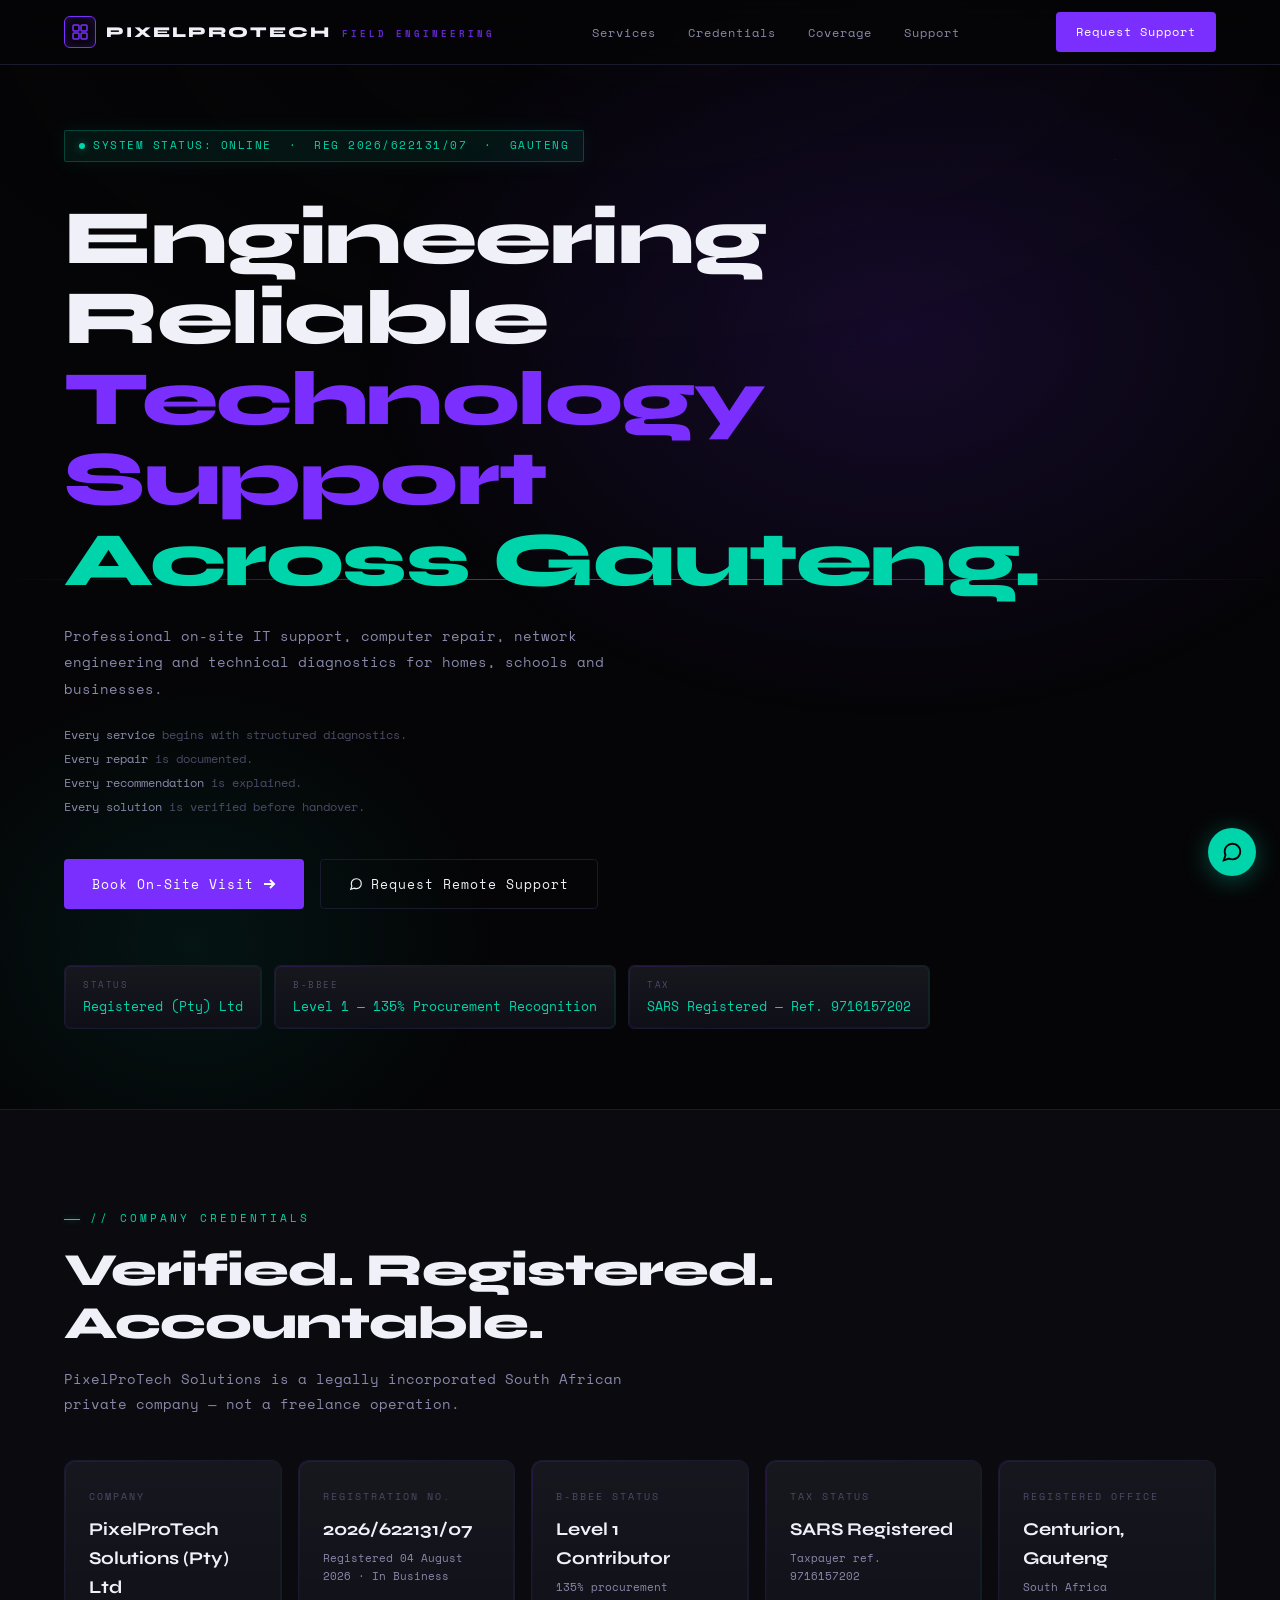
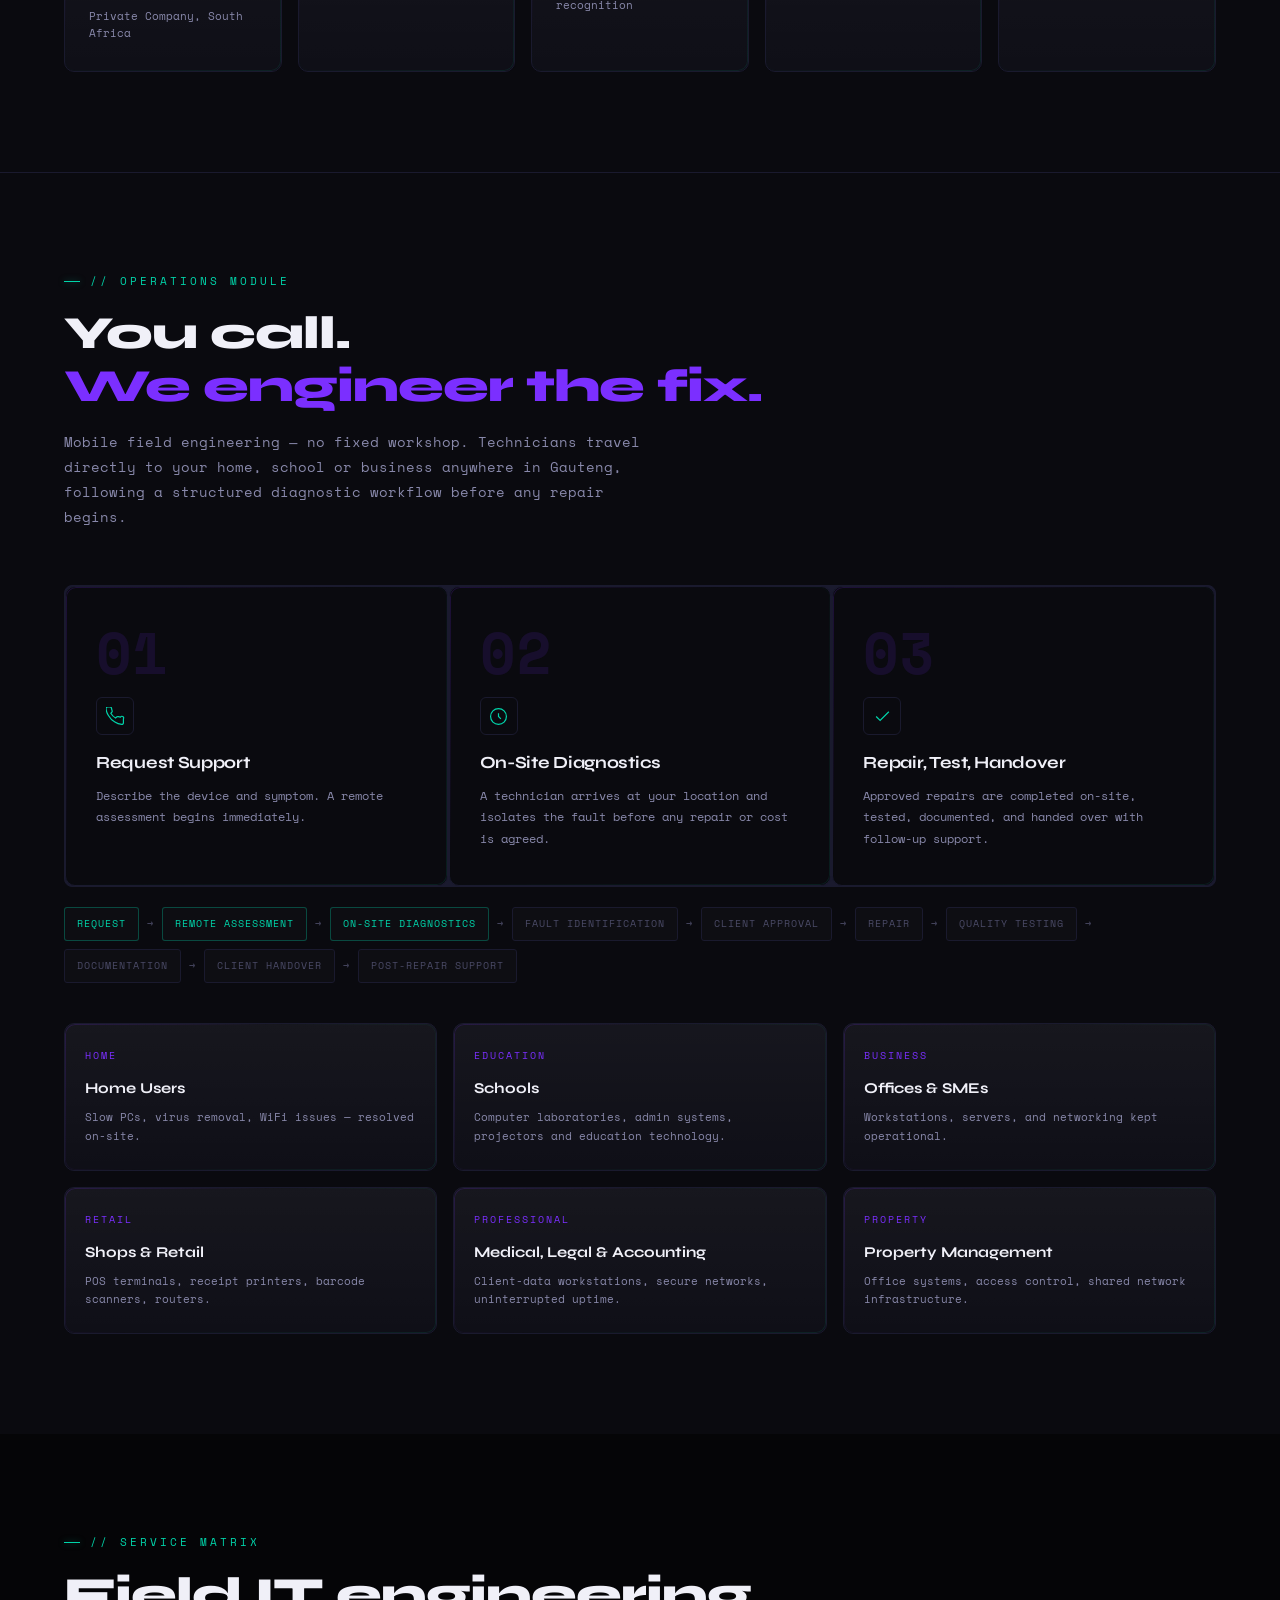
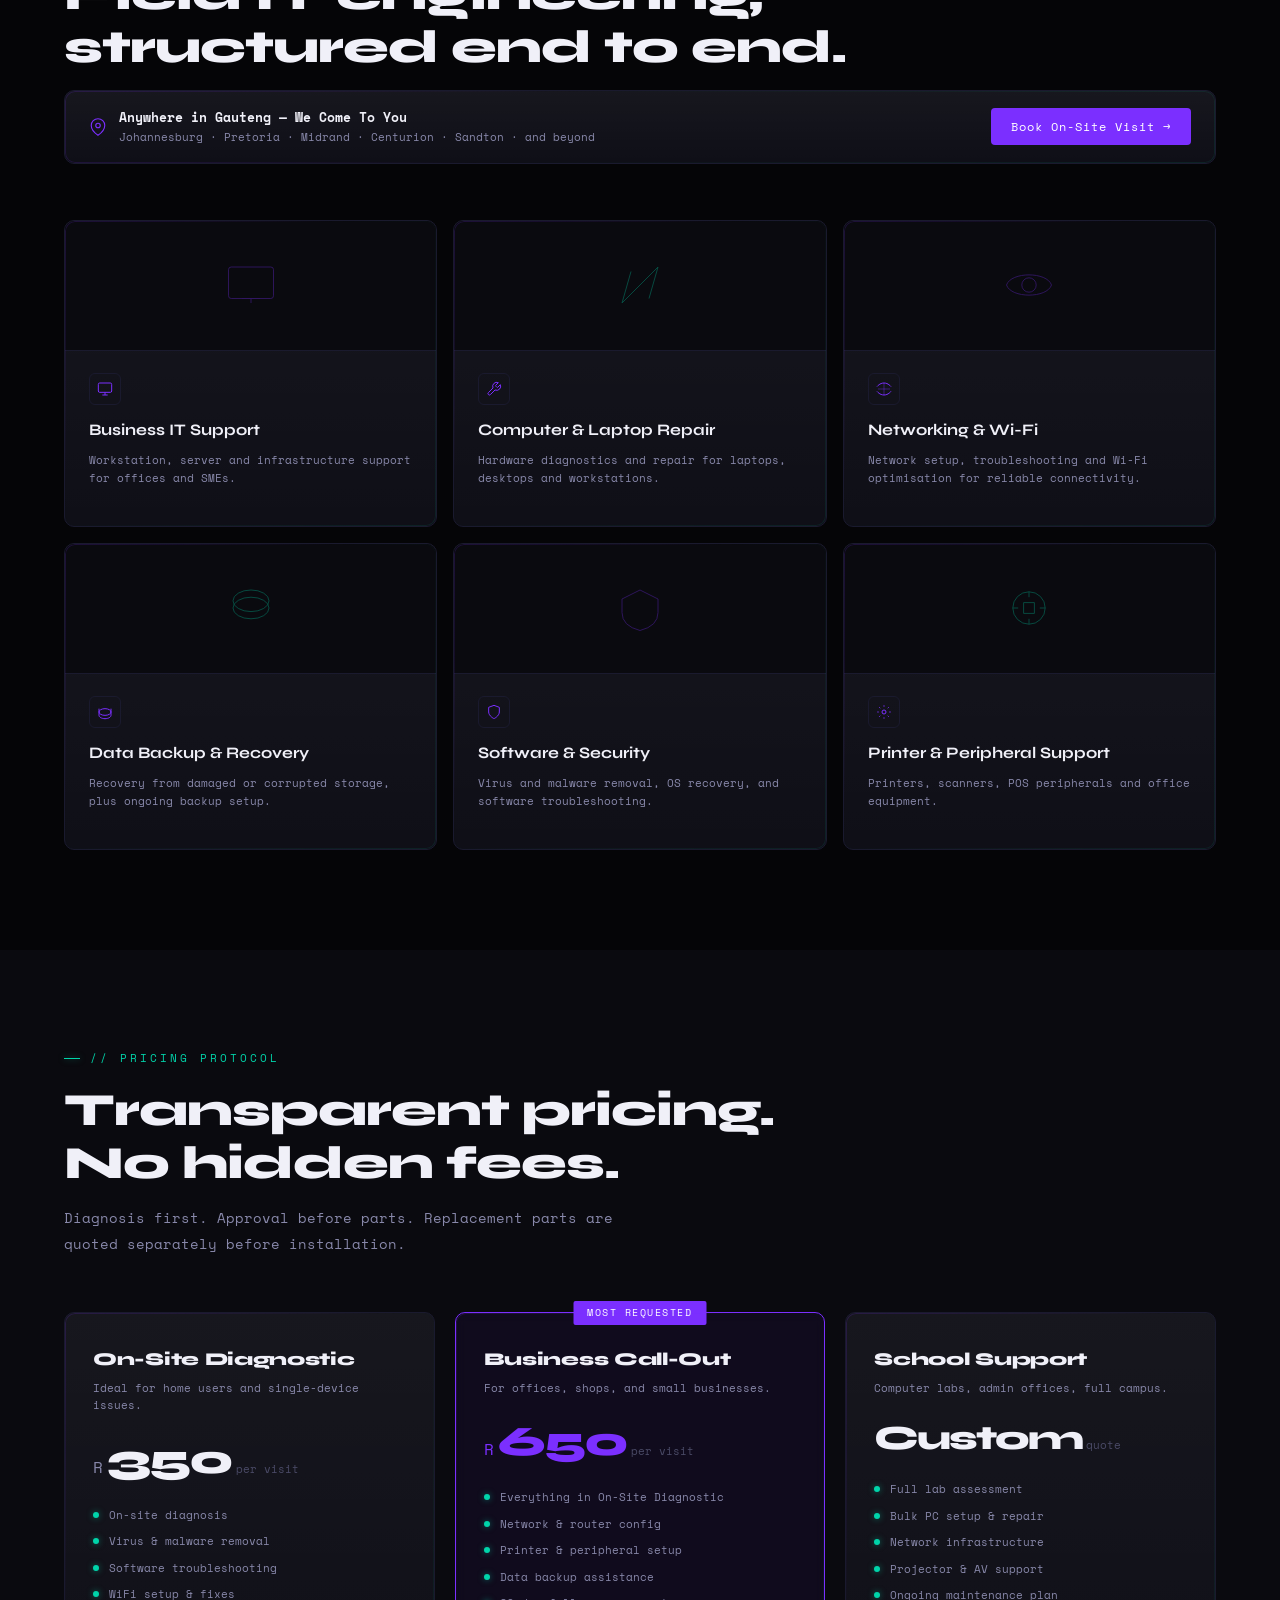
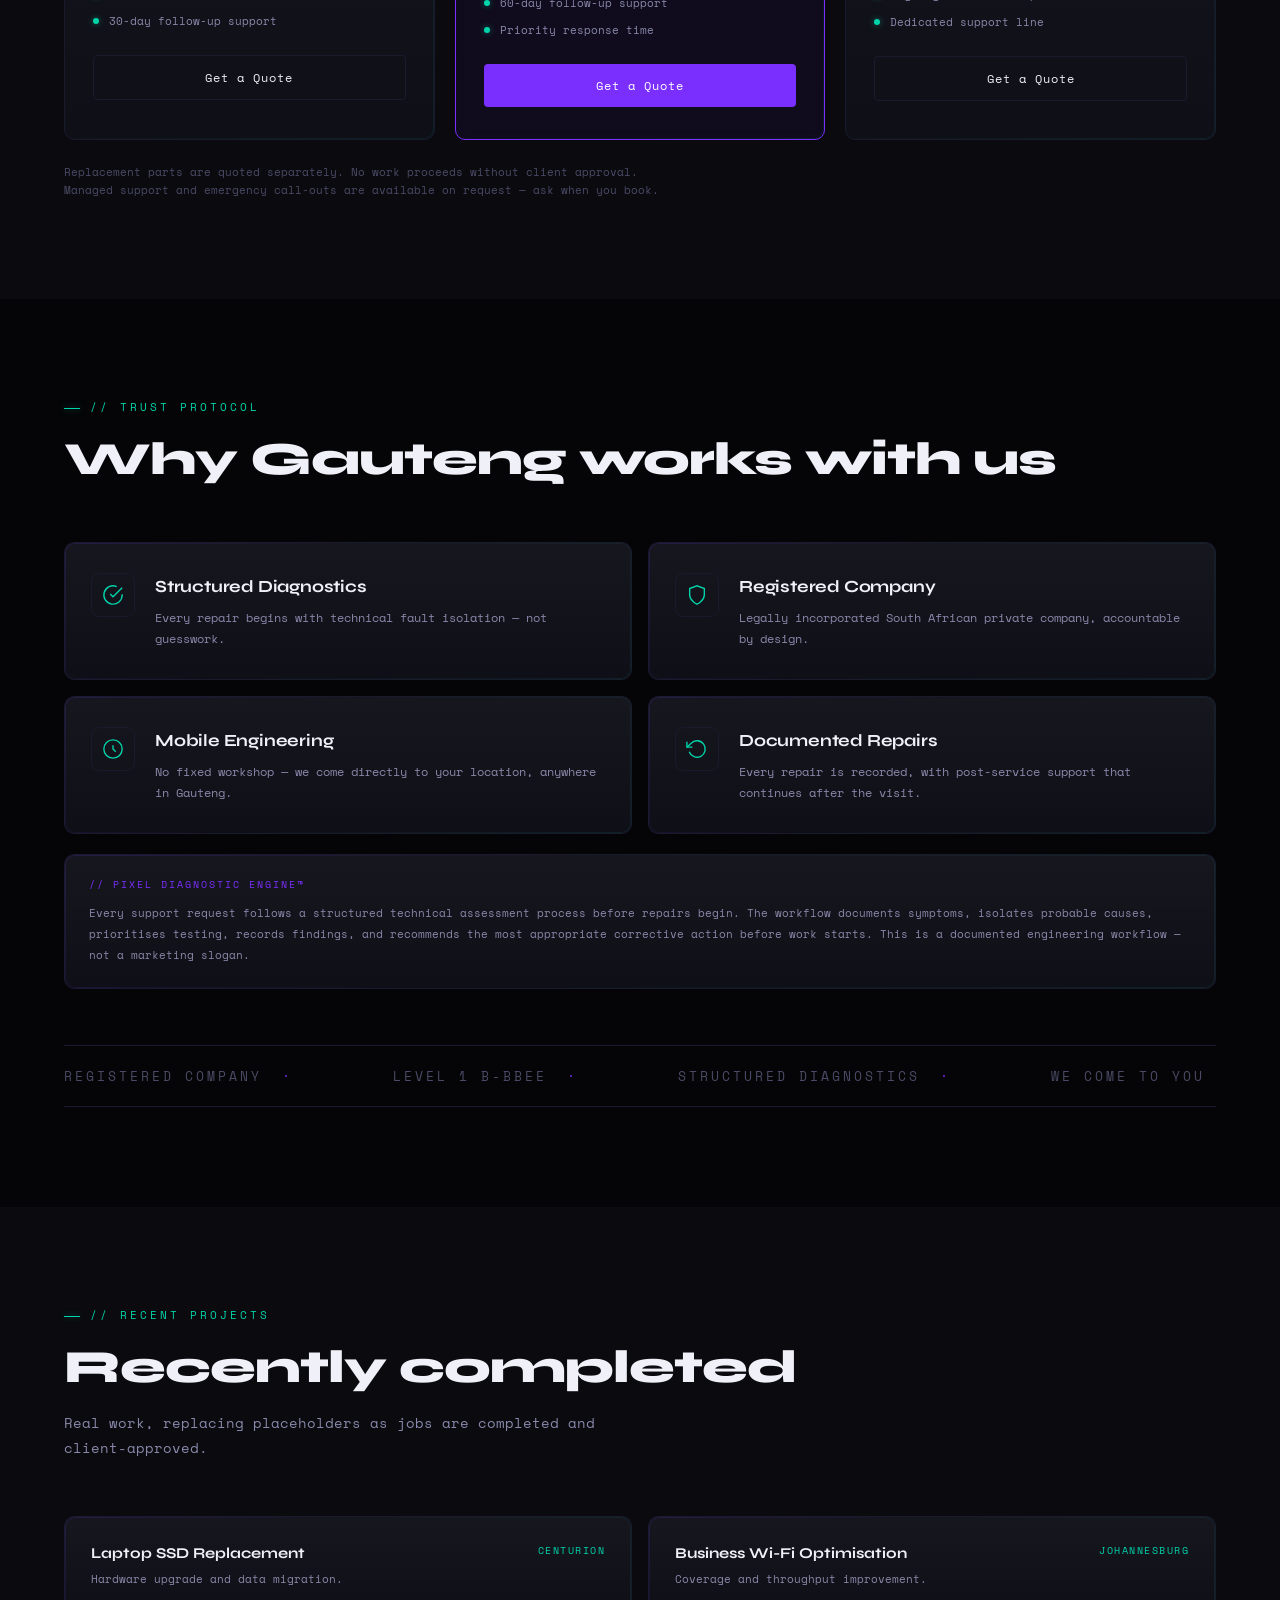
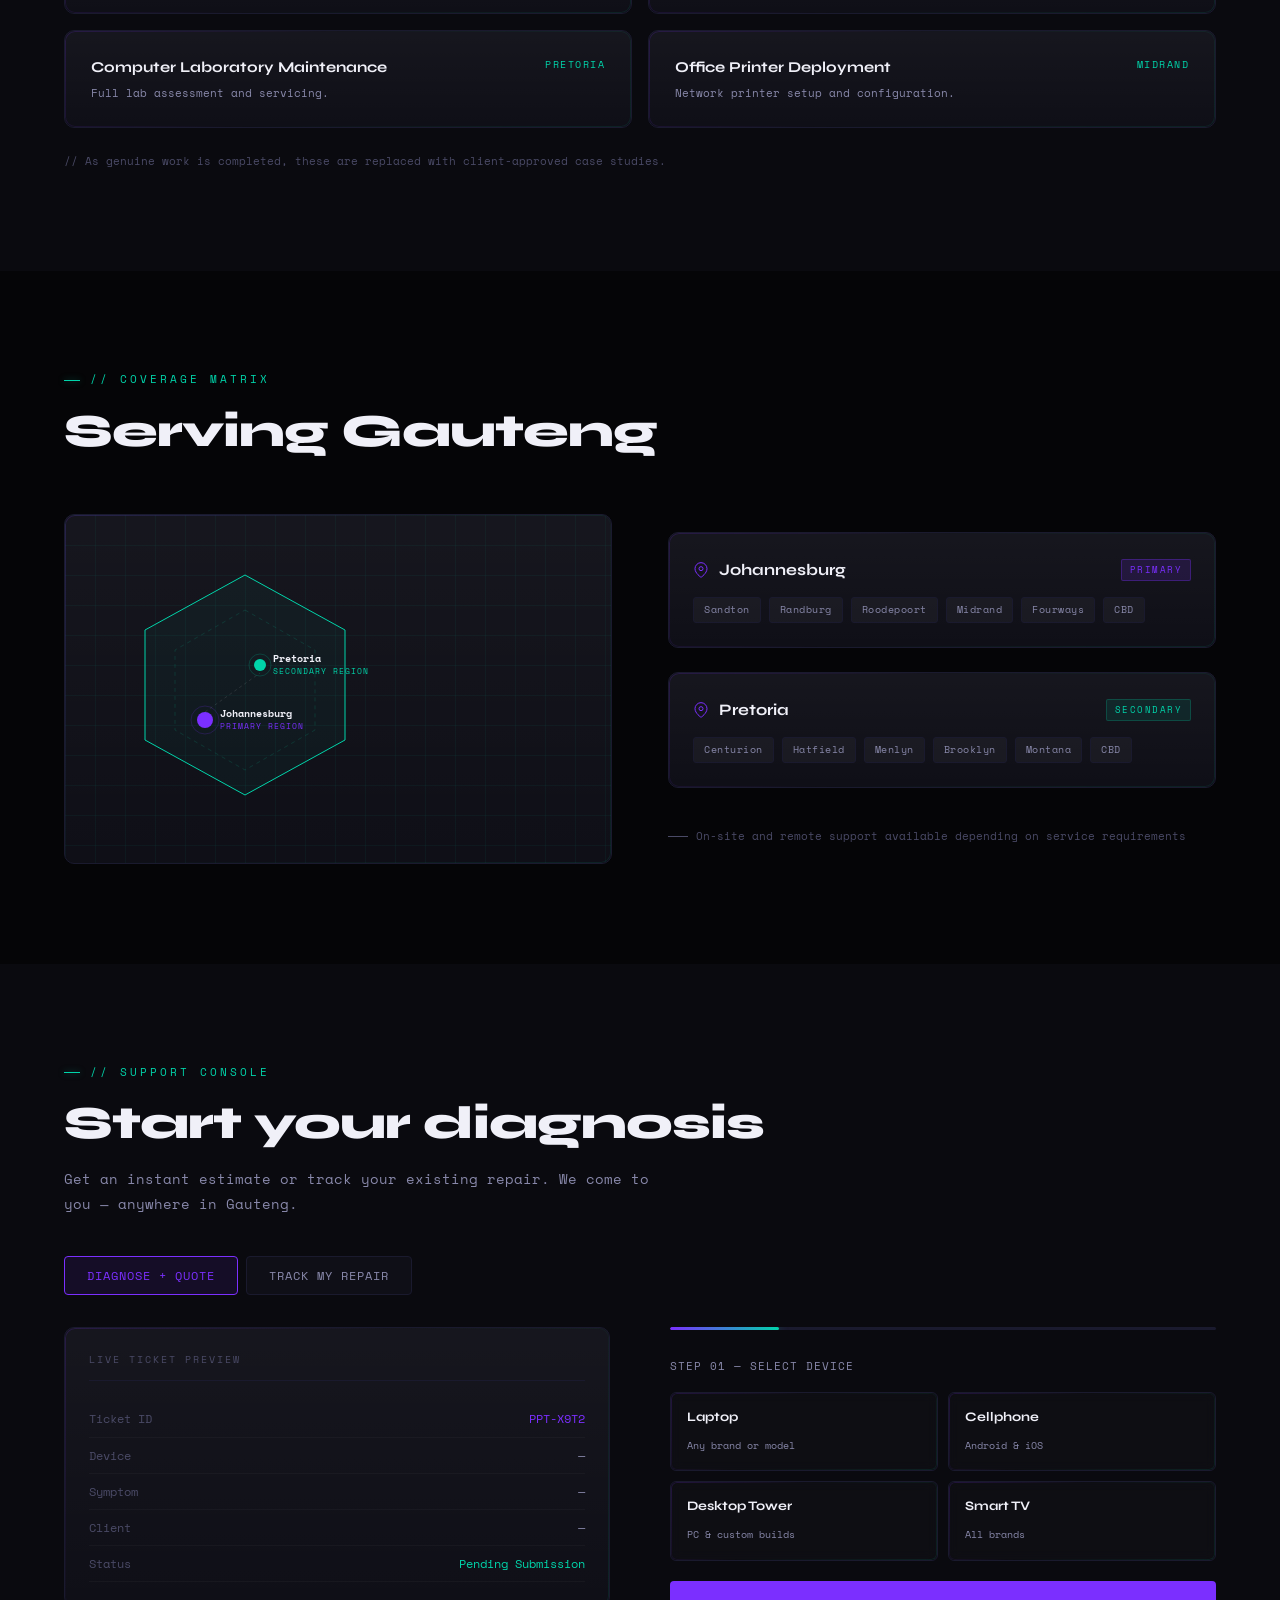
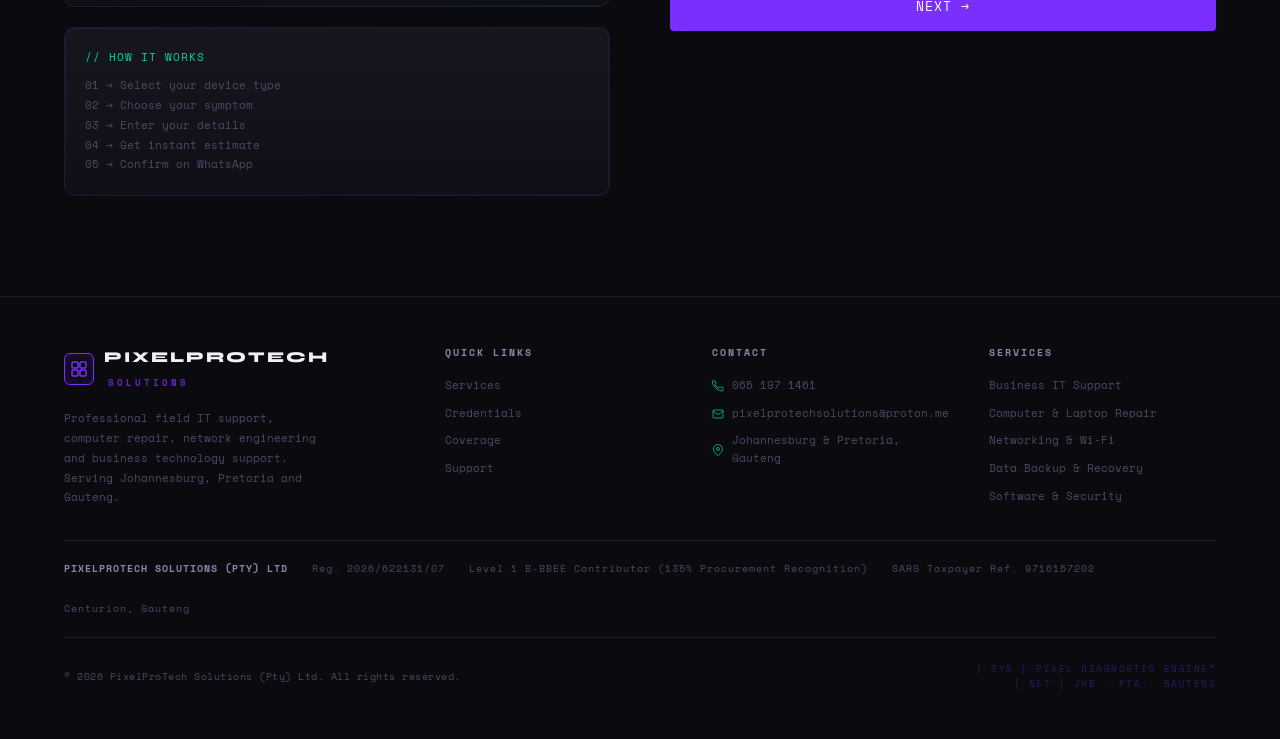
==== index.html @ 0b7e2838 "Update index.html" ====
<!DOCTYPE html>
<html lang="en">
<head>
<meta charset="UTF-8">
<meta name="viewport" content="width=device-width, initial-scale=1.0">
<meta name="google-site-verification" content="_QPgFU8Vg9y-4ZAhoCD7ZFY0DN1yyWxorY1IGg3oNzE" />
<meta name="description" content="PixelProTech Solutions (Pty) Ltd — registered field IT engineering company serving Johannesburg, Pretoria and Gauteng. Structured diagnostics, on-site computer repair, networking and business technology support.">
<meta name="keywords" content="field IT engineering Gauteng, computer repair Johannesburg, IT support Pretoria, laptop repair Centurion, network engineering Gauteng, business IT support Sandton, school IT support Pretoria, on-site diagnostics, registered IT company South Africa, PixelProTech Solutions">
<meta name="author" content="PixelProTech Solutions (Pty) Ltd">
<meta name="robots" content="index, follow">
<meta property="og:title" content="PixelProTech Solutions (Pty) Ltd — Field IT Engineering, Gauteng">
<meta property="og:description" content="Engineering reliable technology support across Gauteng. Registered private company. Structured diagnostics. Documented repairs.">
<meta property="og:url" content="https://pixelprotech-za.github.io/pixel-fix-proZA/">
<meta property="og:type" content="website">
<title>PixelProTech Solutions (Pty) Ltd | Field IT Engineering — Gauteng</title>
<link rel="manifest" href="manifest.json">
<meta name="theme-color" content="#050507">
<link rel="apple-touch-icon" href="apple-touch-icon.png">
<link rel="icon" type="image/png" sizes="192x192" href="icon-192.png">
<meta name="mobile-web-app-capable" content="yes">
<meta name="apple-mobile-web-app-capable" content="yes">
<meta name="apple-mobile-web-app-status-bar-style" content="black-translucent">
<meta name="apple-mobile-web-app-title" content="PixelProTech">
<link rel="preconnect" href="https://fonts.googleapis.com">
<link rel="preconnect" href="https://fonts.gstatic.com" crossorigin>
<link href="https://fonts.googleapis.com/css2?family=Space+Mono:ital,wght@0,400;0,700;1,400&family=Syne:wght@400;600;700;800&display=swap" rel="stylesheet">
<style>
*,*::before,*::after{box-sizing:border-box;margin:0;padding:0}
:root{
--black:#050507;
--dark:#0a0a0f;
--card:#0f0f17;
--card2:#12121c;
--border:#1a1a2e;
--border-lit:#2a2a44;
--purple:#7b2fff;
--purple-dim:#5a1fd4;
--purple-glow:rgba(123,47,255,.5);
--teal:#00d4aa;
--teal-dim:#00a88a;
--teal-glow:rgba(0,212,170,.5);
--white:#f0f0f8;
--muted:#8888aa;
--dimmer:#4a4a66;
--mono:'Space Mono',monospace;
--sans:'Syne',sans-serif;
}
html{scroll-behavior:smooth}
body{background:var(--black);color:var(--white);font-family:var(--sans);line-height:1.6;overflow-x:hidden;position:relative}
@media (prefers-reduced-motion: reduce){*{animation-duration:.001ms!important;animation-iteration-count:1!important;transition-duration:.001ms!important}}
:focus-visible{outline:2px solid var(--teal);outline-offset:2px}

/* NETWORK BACKGROUND CANVAS — signature element */
#network-canvas{position:fixed;inset:0;width:100%;height:100%;z-index:0;pointer-events:none;opacity:.55}
.bg-veil{position:fixed;inset:0;z-index:0;pointer-events:none;background:radial-gradient(ellipse 80% 60% at 50% 0%,rgba(5,5,7,0) 0%,var(--black) 78%)}

/* NAV */
nav{position:fixed;top:0;left:0;right:0;z-index:100;background:rgba(5,5,7,0.82);backdrop-filter:blur(16px);-webkit-backdrop-filter:blur(16px);border-bottom:1px solid var(--border);padding:0 5%}
.nav-inner{display:flex;align-items:center;justify-content:space-between;height:64px;max-width:1240px;margin:0 auto}
.logo{display:flex;align-items:center;gap:10px;text-decoration:none}
.logo-icon{width:32px;height:32px;border:1.5px solid var(--purple);border-radius:6px;display:grid;place-items:center;box-shadow:0 0 12px rgba(123,47,255,.25) inset}
.logo-icon svg{width:18px;height:18px}
.logo-text{font-family:var(--sans);font-weight:800;font-size:15px;letter-spacing:2px;color:var(--white);text-transform:uppercase}
.logo-sub{font-family:var(--mono);font-size:9px;color:var(--purple);letter-spacing:3px;text-transform:uppercase;margin-left:4px;opacity:.8}
.nav-links{display:flex;align-items:center;gap:32px;list-style:none}
.nav-links a{font-family:var(--mono);font-size:12px;color:var(--muted);text-decoration:none;letter-spacing:1px;transition:color .2s}
.nav-links a:hover{color:var(--white)}
.nav-cta{background:var(--purple);color:#fff;font-family:var(--mono);font-size:12px;letter-spacing:1px;padding:10px 20px;border-radius:4px;text-decoration:none;transition:background .2s,box-shadow .2s}
.nav-cta:hover{background:var(--purple-dim);box-shadow:0 0 20px rgba(123,47,255,.35)}

/* HUD LABEL */
.hud-tag{font-family:var(--mono);font-size:11px;color:var(--teal);letter-spacing:3px;text-transform:uppercase;margin-bottom:16px;display:flex;align-items:center;gap:10px}
.hud-tag::before{content:'';width:16px;height:1px;background:var(--teal);box-shadow:0 0 6px var(--teal-glow)}

/* GLASS PANEL */
.glass{background:linear-gradient(180deg,rgba(255,255,255,.03),rgba(255,255,255,0)),var(--card);border:1px solid var(--border);border-radius:10px;backdrop-filter:blur(6px);position:relative}
.glass::after{content:'';position:absolute;inset:0;border-radius:inherit;padding:1px;background:linear-gradient(135deg,rgba(123,47,255,.18),transparent 40%,rgba(0,212,170,.1));-webkit-mask:linear-gradient(#000 0 0) content-box,linear-gradient(#000 0 0);-webkit-mask-composite:xor;mask-composite:exclude;pointer-events:none}

/* HERO */
.hero{min-height:100vh;display:flex;flex-direction:column;justify-content:center;padding:130px 5% 80px;position:relative;overflow:hidden;z-index:1}
.hero::before{content:'';position:absolute;inset:0;background:radial-gradient(ellipse 60% 50% at 70% 30%,rgba(123,47,255,.14) 0%,transparent 70%),radial-gradient(ellipse 40% 40% at 15% 85%,rgba(0,212,170,.08) 0%,transparent 60%);z-index:0}
.scanline{position:absolute;left:0;right:0;height:1px;background:linear-gradient(90deg,transparent,rgba(0,212,170,.6),transparent);z-index:1;animation:scan 6s linear infinite}
@keyframes scan{0%{top:0%;opacity:0}5%{opacity:1}95%{opacity:1}100%{top:100%;opacity:0}}
.hero-content{position:relative;z-index:2;max-width:1240px;margin:0 auto;width:100%}
.status-bar{display:inline-flex;align-items:center;gap:8px;background:rgba(0,212,170,.08);border:1px solid rgba(0,212,170,.25);border-radius:2px;padding:6px 14px;margin-bottom:36px;font-family:var(--mono);font-size:11px;color:var(--teal);letter-spacing:1.5px;box-shadow:0 0 20px rgba(0,212,170,.08)}
.status-dot{width:6px;height:6px;border-radius:50%;background:var(--teal);animation:pulse 2s infinite;box-shadow:0 0 8px var(--teal-glow)}
@keyframes pulse{0%,100%{opacity:1}50%{opacity:.3}}
.hero h1{font-size:clamp(38px,6vw,78px);font-weight:800;line-height:1.05;margin-bottom:22px;letter-spacing:-1.5px}
.hero-desc{font-family:var(--mono);font-size:14px;color:var(--muted);max-width:560px;line-height:1.9;margin-bottom:20px}
.hero-lines{font-family:var(--mono);font-size:12px;color:var(--dimmer);line-height:2;margin-bottom:40px}
.hero-lines span{color:var(--muted)}
.hero-btns{display:flex;gap:16px;flex-wrap:wrap;margin-bottom:56px}
.btn-primary{background:var(--purple);color:#fff;font-family:var(--mono);font-size:13px;letter-spacing:1px;padding:14px 28px;border-radius:4px;text-decoration:none;display:inline-flex;align-items:center;gap:8px;transition:all .2s;border:none;cursor:pointer}
.btn-primary:hover{background:var(--purple-dim);transform:translateY(-1px);box-shadow:0 0 24px rgba(123,47,255,.3)}
.btn-secondary{background:transparent;color:var(--white);font-family:var(--mono);font-size:13px;letter-spacing:1px;padding:14px 28px;border-radius:4px;text-decoration:none;display:inline-flex;align-items:center;gap:8px;border:1px solid var(--border);transition:all .2s;cursor:pointer}
.btn-secondary:hover{border-color:var(--teal);color:var(--teal);transform:translateY(-1px)}

/* CREDENTIALS STRIP */
.creds-strip{display:flex;flex-wrap:wrap;gap:12px}
.cred-chip{display:flex;flex-direction:column;gap:3px;padding:12px 18px;border-radius:6px}
.cred-chip .cred-label{font-family:var(--mono);font-size:9px;color:var(--dimmer);letter-spacing:1.5px;text-transform:uppercase}
.cred-chip .cred-val{font-family:var(--mono);font-size:13px;color:var(--teal)}

/* SECTION COMMONS */
section{padding:100px 5%;position:relative;z-index:1}
.section-inner{max-width:1240px;margin:0 auto}
.section-title{font-size:clamp(30px,3.6vw,48px);font-weight:800;line-height:1.15;letter-spacing:-1px;margin-bottom:16px}
.section-sub{font-family:var(--mono);font-size:14px;color:var(--muted);line-height:1.8;max-width:600px}

/* CREDENTIALS SECTION */
.credentials{background:var(--dark);border-top:1px solid var(--border);border-bottom:1px solid var(--border)}
.cred-grid{display:grid;grid-template-columns:repeat(5,1fr);gap:16px;margin-top:44px}
@media(max-width:1100px){.cred-grid{grid-template-columns:repeat(3,1fr)}}
@media(max-width:640px){.cred-grid{grid-template-columns:1fr 1fr}}
.cred-card{padding:28px 24px}
.cred-card .cc-label{font-family:var(--mono);font-size:10px;color:var(--dimmer);letter-spacing:2px;text-transform:uppercase;margin-bottom:10px}
.cred-card .cc-val{font-size:18px;font-weight:700;color:var(--white)}
.cred-card .cc-sub{font-family:var(--mono);font-size:11px;color:var(--muted);margin-top:6px}

/* OPERATIONS / PIPELINE MODULE */
.how{background:var(--dark)}
.steps{display:grid;grid-template-columns:repeat(3,1fr);gap:1px;background:var(--border);border:1px solid var(--border);border-radius:8px;overflow:hidden;margin-top:56px}
.step{background:var(--dark);padding:36px 30px;position:relative}
.step-num{font-family:var(--mono);font-size:58px;font-weight:700;color:rgba(123,47,255,.12);line-height:1;margin-bottom:16px;display:block}
.step-icon{width:38px;height:38px;border:1px solid var(--border);border-radius:6px;display:grid;place-items:center;margin-bottom:14px}
.step-icon svg{width:19px;height:19px;stroke:var(--teal);fill:none;stroke-width:1.5}
.step h3{font-size:17px;font-weight:700;margin-bottom:8px;letter-spacing:-.3px}
.step p{font-family:var(--mono);font-size:12px;color:var(--muted);line-height:1.8}

.pipeline-strip{margin-top:20px;display:flex;flex-wrap:wrap;gap:8px;font-family:var(--mono);font-size:10px;letter-spacing:1px}
.pipeline-node{padding:8px 12px;border:1px solid var(--border);border-radius:3px;color:var(--dimmer);background:rgba(255,255,255,.015)}
.pipeline-node.lit{color:var(--teal);border-color:rgba(0,212,170,.3)}
.pipeline-arrow{align-self:center;color:var(--dimmer)}

.who-grid{display:grid;grid-template-columns:repeat(3,1fr);gap:16px;margin-top:32px}
.who-card{padding:24px 20px}
.who-tag{font-family:var(--mono);font-size:10px;color:var(--purple);letter-spacing:2px;margin-bottom:12px;display:block}
.who-card h4{font-size:15px;font-weight:700;margin-bottom:8px}
.who-card p{font-family:var(--mono);font-size:11px;color:var(--muted);line-height:1.7}

/* SERVICES */
.services{background:var(--black)}
.location-banner{padding:16px 24px;display:flex;align-items:center;justify-content:space-between;margin-bottom:56px;flex-wrap:wrap;gap:16px}
.location-left{display:flex;align-items:center;gap:12px}
.location-left svg{width:18px;height:18px;stroke:var(--purple);fill:none;stroke-width:1.5;flex-shrink:0}
.location-left p{font-family:var(--mono);font-size:13px}
.location-left p strong{color:var(--white)}
.location-left p span{color:var(--muted);font-size:11px;display:block;margin-top:2px}
.services-grid{display:grid;grid-template-columns:repeat(3,1fr);gap:16px}
.svc-card{overflow:hidden;transition:transform .25s,box-shadow .25s;cursor:default}
.svc-card:hover{transform:translateY(-3px);box-shadow:0 12px 32px rgba(0,0,0,.35)}
.svc-img{height:130px;background:var(--dark);position:relative;overflow:hidden;display:grid;place-items:center;border-bottom:1px solid var(--border)}
.svc-img svg{width:54px;height:54px;opacity:.35}
.svc-body{padding:22px 24px}
.svc-icon{width:32px;height:32px;border:1px solid var(--border);border-radius:6px;display:grid;place-items:center;margin-bottom:12px}
.svc-icon svg{width:16px;height:16px;stroke:var(--purple);fill:none;stroke-width:1.5}
.svc-body h3{font-size:16px;font-weight:700;margin-bottom:8px}
.svc-body p{font-family:var(--mono);font-size:11px;color:var(--muted);line-height:1.7;margin-bottom:16px}
.svc-reveal{max-height:0;overflow:hidden;transition:max-height .3s ease}
.svc-card:hover .svc-reveal{max-height:80px}
.svc-reveal-inner{font-family:var(--mono);font-size:10px;color:var(--teal);letter-spacing:.5px;padding-top:10px;border-top:1px solid var(--border);line-height:1.7}

/* PRICING */
.pricing{background:var(--dark)}
.pricing-grid{display:grid;grid-template-columns:repeat(3,1fr);gap:20px;margin-top:56px}
.price-card{padding:32px 28px;position:relative;transition:transform .2s}
.price-card:hover{transform:translateY(-3px)}
.price-card.featured{border-color:var(--purple)!important;background:rgba(123,47,255,.06)}
.price-badge{position:absolute;top:-12px;left:50%;transform:translateX(-50%);background:var(--purple);color:#fff;font-family:var(--mono);font-size:10px;letter-spacing:1.5px;padding:4px 14px;border-radius:2px;text-transform:uppercase;white-space:nowrap}
.price-name{font-size:18px;font-weight:800;margin-bottom:6px;letter-spacing:-.3px}
.price-desc{font-family:var(--mono);font-size:11px;color:var(--muted);margin-bottom:24px;line-height:1.6}
.price-amount{display:flex;align-items:baseline;gap:4px;margin-bottom:26px}
.price-currency{font-family:var(--mono);font-size:16px;color:var(--muted)}
.price-num{font-size:42px;font-weight:800;line-height:1;letter-spacing:-2px}
.price-num.featured-num{color:var(--purple)}
.price-unit{font-family:var(--mono);font-size:11px;color:var(--dimmer)}
.price-num.custom{font-size:34px}
.price-features{list-style:none;margin-bottom:26px;display:flex;flex-direction:column;gap:10px}
.price-features li{display:flex;align-items:flex-start;gap:10px;font-family:var(--mono);font-size:11px;color:var(--muted);line-height:1.5}
.price-features li::before{content:'';width:6px;height:6px;border-radius:50%;background:var(--teal);flex-shrink:0;margin-top:5px;box-shadow:0 0 6px var(--teal-glow)}
.price-btn{width:100%;padding:13px;border-radius:4px;font-family:var(--mono);font-size:12px;letter-spacing:1px;cursor:pointer;transition:all .2s;text-align:center;display:block;text-decoration:none}
.price-btn.default{background:transparent;border:1px solid var(--border);color:var(--white)}
.price-btn.default:hover{border-color:var(--dimmer)}
.price-btn.featured-btn{background:var(--purple);border:none;color:#fff}
.price-btn.featured-btn:hover{background:var(--purple-dim);box-shadow:0 0 20px rgba(123,47,255,.3)}
.pricing-note{font-family:var(--mono);font-size:11px;color:var(--dimmer);margin-top:24px}

/* ENGINE / WHY */
.why{background:var(--black)}
.why-grid{display:grid;grid-template-columns:repeat(2,1fr);gap:16px;margin-top:56px}
.why-card{padding:30px 26px;display:flex;gap:20px}
.why-icon-wrap{width:44px;height:44px;border:1px solid var(--border);border-radius:8px;display:grid;place-items:center;flex-shrink:0}
.why-icon-wrap svg{width:22px;height:22px;stroke:var(--teal);fill:none;stroke-width:1.5}
.why-text h3{font-size:17px;font-weight:700;margin-bottom:8px;letter-spacing:-.2px}
.why-text p{font-family:var(--mono);font-size:12px;color:var(--muted);line-height:1.7}
.engine-block{margin-top:20px;padding:22px 24px}
.engine-block .eb-label{font-family:var(--mono);font-size:10px;color:var(--purple);letter-spacing:2px;margin-bottom:10px}
.engine-block p{font-family:var(--mono);font-size:11px;color:var(--muted);line-height:1.9}
.marquee-wrap{overflow:hidden;margin-top:56px;border-top:1px solid var(--border);border-bottom:1px solid var(--border);padding:20px 0}
.marquee-inner{display:flex;gap:80px;animation:marquee 26s linear infinite;white-space:nowrap}
@keyframes marquee{from{transform:translateX(0)}to{transform:translateX(-50%)}}
.marquee-text{font-family:var(--mono);font-size:13px;color:var(--dimmer);letter-spacing:3px;text-transform:uppercase}
.marquee-text span{color:var(--purple);margin:0 20px}

/* RECENT PROJECTS */
.projects{background:var(--dark)}
.projects-grid{display:grid;grid-template-columns:repeat(2,1fr);gap:16px;margin-top:56px}
.proj-card{padding:24px 26px;display:flex;justify-content:space-between;align-items:flex-start;gap:16px}
.proj-card h4{font-size:15px;font-weight:700;margin-bottom:6px}
.proj-card p{font-family:var(--mono);font-size:11px;color:var(--muted)}
.proj-loc{font-family:var(--mono);font-size:10px;color:var(--teal);letter-spacing:1.5px;text-transform:uppercase;white-space:nowrap;padding-top:2px}
.projects-note{font-family:var(--mono);font-size:11px;color:var(--dimmer);margin-top:24px;line-height:1.8}

/* COVERAGE */
.coverage{background:var(--black)}
.coverage-inner{display:grid;grid-template-columns:1fr 1fr;gap:56px;align-items:center;margin-top:56px}
.map-visual{padding:40px;position:relative;overflow:hidden}
.map-grid{position:absolute;inset:0;background-image:linear-gradient(rgba(0,212,170,.05) 1px,transparent 1px),linear-gradient(90deg,rgba(0,212,170,.05) 1px,transparent 1px);background-size:30px 30px}
.map-hex{position:relative;z-index:1}
.map-hex svg{width:100%;max-width:280px}
.coverage-list{display:flex;flex-direction:column;gap:24px}
.cov-item{padding:24px}
.cov-header{display:flex;align-items:center;gap:10px;margin-bottom:14px}
.cov-header svg{width:16px;height:16px;stroke:var(--purple);fill:none;stroke-width:1.5}
.cov-header h3{font-size:16px;font-weight:700}
.cov-badge{font-family:var(--mono);font-size:9px;letter-spacing:1.5px;padding:3px 8px;border-radius:2px;margin-left:auto}
.badge-primary{background:rgba(123,47,255,.15);color:var(--purple);border:1px solid rgba(123,47,255,.3)}
.badge-secondary{background:rgba(0,212,170,.1);color:var(--teal);border:1px solid rgba(0,212,170,.2)}
.tag-row{display:flex;gap:8px;flex-wrap:wrap}
.tag{background:rgba(255,255,255,.04);border:1px solid var(--border);border-radius:3px;padding:4px 10px;font-family:var(--mono);font-size:10px;color:var(--muted);letter-spacing:.5px}
.coverage-note{font-family:var(--mono);font-size:11px;color:var(--dimmer);display:flex;align-items:center;gap:8px;margin-top:16px}
.coverage-note::before{content:'';width:20px;height:1px;background:var(--dimmer)}

/* CONTACT / DIAGNOSIS PORTAL — Support Console */
.contact{background:var(--dark)}
.portal-tabs{display:flex;gap:8px;margin-bottom:32px}
.portal-tab{padding:10px 22px;border-radius:4px;border:1px solid var(--border);background:var(--card);color:var(--muted);font-family:var(--mono);font-size:12px;cursor:pointer;letter-spacing:1px;transition:all .2s}
.portal-tab.active{border-color:var(--purple);color:var(--purple);background:rgba(123,47,255,.1)}
.portal-section{display:none}
.portal-section.active{display:block}
.progress-bar{height:3px;background:var(--border);border-radius:2px;margin-bottom:28px;overflow:hidden}
.progress-fill{height:100%;background:linear-gradient(90deg,var(--purple),var(--teal));border-radius:2px;transition:width .4s;box-shadow:0 0 10px var(--teal-glow)}
.diag-step{display:none}
.diag-step.active{display:block}
.diag-grid{display:grid;grid-template-columns:1fr 1fr;gap:10px;margin-bottom:20px}
.diag-opt{border:1px solid var(--border);border-radius:6px;padding:14px 16px;cursor:pointer;transition:all .2s;background:rgba(255,255,255,.02)}
.diag-opt:hover{border-color:var(--purple);background:rgba(123,47,255,.08)}
.diag-opt.selected{border-color:var(--purple);background:rgba(123,47,255,.14);box-shadow:0 0 16px rgba(123,47,255,.12) inset}
.diag-opt-label{font-size:13px;font-weight:700;display:block;margin-bottom:3px}
.diag-opt-sub{font-family:var(--mono);font-size:10px;color:var(--muted)}
.form-group{display:flex;flex-direction:column;gap:6px;margin-bottom:16px}
.form-group label{font-family:var(--mono);font-size:11px;color:var(--muted);letter-spacing:1px}
.form-group input,.form-group select,.form-group textarea{background:var(--card);border:1px solid var(--border);border-radius:4px;padding:12px 14px;font-family:var(--mono);font-size:12px;color:var(--white);outline:none;transition:border-color .2s;width:100%}
.form-group input:focus,.form-group select:focus,.form-group textarea:focus{border-color:var(--purple)}
.form-group select option{background:var(--dark)}
.form-group textarea{resize:vertical;min-height:80px}
.form-row{display:grid;grid-template-columns:1fr 1fr;gap:16px}
.submit-btn{width:100%;background:var(--purple);color:#fff;font-family:var(--mono);font-size:13px;letter-spacing:1px;padding:15px;border:none;border-radius:4px;cursor:pointer;transition:background .2s;display:flex;align-items:center;justify-content:center;gap:8px}
.submit-btn:hover{background:var(--purple-dim);box-shadow:0 0 20px rgba(123,47,255,.28)}
.quote-result{border:1px solid var(--teal);border-radius:8px;padding:28px;background:rgba(0,212,170,.04);text-align:center;display:none;margin-bottom:20px}
.quote-amount{font-size:40px;font-weight:800;color:var(--teal);font-family:var(--sans);line-height:1;text-shadow:0 0 24px rgba(0,212,170,.25)}
.quote-sub{font-family:var(--mono);font-size:11px;color:var(--muted);margin-top:6px}
.quote-tid{font-family:var(--mono);font-size:20px;color:var(--purple);font-weight:700;margin:16px 0 4px}
.quote-tid-label{font-family:var(--mono);font-size:10px;color:var(--dimmer);letter-spacing:2px}
.quote-note{font-family:var(--mono);font-size:11px;color:var(--dimmer);line-height:1.7;margin-top:12px;border-top:1px solid rgba(0,212,170,.15);padding-top:12px}
.wa-confirm{width:100%;display:flex;align-items:center;justify-content:center;gap:8px;padding:14px;border-radius:4px;border:1px solid #25d366;background:rgba(37,211,102,.08);color:#25d366;font-family:var(--mono);font-size:13px;letter-spacing:1px;cursor:pointer;transition:all .2s;text-decoration:none}
.wa-confirm:hover{background:rgba(37,211,102,.15)}
.btn-outline-teal{width:100%;background:transparent;color:var(--teal);border:1px solid var(--teal);font-family:var(--mono);font-size:12px;letter-spacing:1px;padding:12px;border-radius:4px;cursor:pointer;margin-top:10px;transition:all .2s}
.btn-outline-teal:hover{background:rgba(0,212,170,.08)}
.ticket-preview{padding:24px;margin-bottom:20px}
.ticket-header-row{font-family:var(--mono);font-size:10px;color:var(--dimmer);letter-spacing:2px;text-transform:uppercase;margin-bottom:20px;padding-bottom:12px;border-bottom:1px solid var(--border)}
.ticket-row{display:flex;justify-content:space-between;padding:8px 0;border-bottom:1px solid rgba(255,255,255,.03);font-family:var(--mono);font-size:12px}
.ticket-label{color:var(--dimmer)}
.ticket-val{color:var(--muted)}
.ticket-val.active{color:var(--teal)}
.ticket-id-val{color:var(--purple)}
.tracker-search{background:var(--card);border:1px solid var(--border);border-radius:4px;padding:12px 14px;font-family:var(--mono);font-size:12px;color:var(--white);outline:none;transition:border-color .2s;width:100%;margin-bottom:20px}
.tracker-search:focus{border-color:var(--teal)}
.repair-card{padding:20px 24px;margin-bottom:12px}
.repair-top{display:flex;justify-content:space-between;align-items:flex-start;margin-bottom:10px}
.repair-device{font-size:15px;font-weight:700}
.repair-issue{font-family:var(--mono);font-size:10px;color:var(--muted);margin-top:3px}
.repair-tid{font-family:var(--mono);font-size:10px;color:var(--dimmer);margin-bottom:12px}
.repair-tid span{color:var(--purple)}
.status-badge{padding:4px 10px;border-radius:2px;font-family:var(--mono);font-size:10px;letter-spacing:1px}
.s-received{background:rgba(123,47,255,.15);color:var(--purple);border:1px solid rgba(123,47,255,.3)}
.s-diagnosing{background:rgba(0,212,170,.1);color:var(--teal);border:1px solid rgba(0,212,170,.25)}
.s-repairing{background:rgba(239,170,50,.1);color:#efaa32;border:1px solid rgba(239,170,50,.3)}
.s-ready{background:rgba(80,220,100,.1);color:#50dc64;border:1px solid rgba(80,220,100,.3)}
.repair-timeline{border-top:1px solid var(--border);padding-top:12px;display:flex;flex-direction:column;gap:8px}
.tl-row{display:flex;align-items:flex-start;gap:10px}
.tl-dot{width:8px;height:8px;border-radius:50%;margin-top:4px;flex-shrink:0}
.tl-dot-done{background:var(--teal)}
.tl-dot-active{background:var(--purple)}
.tl-dot-pending{background:var(--border)}
.tl-text{font-family:var(--mono);font-size:11px;color:var(--dimmer)}
.tl-text-done{color:var(--muted)}
.tl-text-active{color:var(--purple)}
.tracker-empty{font-family:var(--mono);font-size:12px;color:var(--dimmer);text-align:center;padding:32px;border:1px solid var(--border);border-radius:8px}
.port-grid{display:grid;grid-template-columns:1fr 1fr;gap:60px}

/* FOOTER */
footer{background:var(--dark);border-top:1px solid var(--border);padding:48px 5%;position:relative;z-index:1}
.footer-inner{max-width:1240px;margin:0 auto}
.footer-top{display:grid;grid-template-columns:1.5fr 1fr 1fr 1fr;gap:40px;margin-bottom:32px}
.footer-brand p{font-family:var(--mono);font-size:11px;color:var(--dimmer);line-height:1.8;margin-top:16px;max-width:260px}
.footer-col h4{font-family:var(--mono);font-size:10px;color:var(--muted);letter-spacing:2px;text-transform:uppercase;margin-bottom:16px}
.footer-col ul{list-style:none;display:flex;flex-direction:column;gap:10px}
.footer-col ul li a{font-family:var(--mono);font-size:11px;color:var(--dimmer);text-decoration:none;transition:color .2s}
.footer-col ul li a:hover{color:var(--white)}
.footer-col ul li{font-family:var(--mono);font-size:11px;color:var(--dimmer);display:flex;align-items:center;gap:8px}
.footer-col ul li svg{width:12px;height:12px;stroke:var(--teal);fill:none;stroke-width:1.5;flex-shrink:0}
.footer-legal{border-top:1px solid var(--border);border-bottom:1px solid var(--border);padding:20px 0;margin-bottom:20px;display:flex;flex-wrap:wrap;gap:24px;font-family:var(--mono);font-size:10px;color:var(--dimmer);letter-spacing:1px}
.footer-legal strong{color:var(--muted)}
.footer-bottom{padding-top:4px;display:flex;align-items:center;justify-content:space-between;flex-wrap:wrap;gap:12px}
.footer-sig{font-family:var(--mono);font-size:10px;color:var(--dimmer);letter-spacing:.5px}
.sig-block{font-family:var(--mono);font-size:9px;color:rgba(123,47,255,.35);letter-spacing:1.5px;text-align:right;line-height:1.6}
.sig-block .sig-line{display:block}

/* CHAT BUBBLE */
.chat-bubble{position:fixed;bottom:24px;right:24px;width:48px;height:48px;background:var(--teal);border-radius:50%;display:grid;place-items:center;cursor:pointer;z-index:200;box-shadow:0 4px 24px rgba(0,212,170,.35)}
.chat-bubble svg{width:22px;height:22px;stroke:#000;fill:none;stroke-width:2}

[class*="watermark"],[class*="poweredby"],[class*="branding"],[id*="watermark"]{display:none!important}

@media(max-width:900px){
.steps{grid-template-columns:1fr}
.services-grid{grid-template-columns:1fr}
.pricing-grid{grid-template-columns:1fr}
.why-grid{grid-template-columns:1fr}
.projects-grid{grid-template-columns:1fr}
.coverage-inner{grid-template-columns:1fr}
.cred-grid{grid-template-columns:1fr 1fr}
.footer-top{grid-template-columns:1fr 1fr}
.who-grid{grid-template-columns:1fr 1fr}
.port-grid{grid-template-columns:1fr;gap:32px}
.form-row{grid-template-columns:1fr;gap:0}
.cred-grid{grid-template-columns:1fr 1fr}
.nav-links{display:none}
#network-canvas{opacity:.35}
}
</style>
</head>
<body>

<canvas id="network-canvas"></canvas>
<div class="bg-veil"></div>

<!-- NAV -->
<nav>
  <div class="nav-inner">
    <a href="#" class="logo">
      <div class="logo-icon">
        <svg viewBox="0 0 18 18" fill="none" stroke="#7b2fff" stroke-width="1.5">
          <rect x="2" y="2" width="6" height="6" rx="1"/>
          <rect x="10" y="2" width="6" height="6" rx="1"/>
          <rect x="2" y="10" width="6" height="6" rx="1"/>
          <rect x="10" y="10" width="6" height="6" rx="1"/>
        </svg>
      </div>
      <span class="logo-text">PixelProTech <span class="logo-sub">Field Engineering</span></span>
    </a>
    <ul class="nav-links">
      <li><a href="#services">Services</a></li>
      <li><a href="#credentials">Credentials</a></li>
      <li><a href="#coverage">Coverage</a></li>
      <li><a href="#contact">Support</a></li>
    </ul>
    <a href="#contact" class="nav-cta">Request Support</a>
  </div>
</nav>

<!-- HERO -->
<section class="hero">
  <div class="scanline"></div>
  <div class="hero-content">
    <div class="status-bar">
      <span class="status-dot"></span>
      SYSTEM STATUS: ONLINE &nbsp;·&nbsp; REG 2026/622131/07 &nbsp;·&nbsp; GAUTENG
    </div>
    <h1>Engineering Reliable<br><span style="color:var(--purple)">Technology Support</span><br><span style="color:var(--teal)">Across Gauteng.</span></h1>
    <p class="hero-desc">Professional on-site IT support, computer repair, network engineering and technical diagnostics for homes, schools and businesses.</p>
    <div class="hero-lines">
      <div><span>Every service</span> begins with structured diagnostics.</div>
      <div><span>Every repair</span> is documented.</div>
      <div><span>Every recommendation</span> is explained.</div>
      <div><span>Every solution</span> is verified before handover.</div>
    </div>
    <div class="hero-btns">
      <a href="#contact" class="btn-primary">
        Book On-Site Visit
        <svg width="14" height="14" viewBox="0 0 14 14" fill="none" stroke="currentColor" stroke-width="2"><path d="M2 7h10M8 3l4 4-4 4"/></svg>
      </a>
      <a href="https://wa.me/27651971461" class="btn-secondary">
        <svg width="14" height="14" viewBox="0 0 24 24" fill="none" stroke="currentColor" stroke-width="2"><path d="M21 11.5a8.38 8.38 0 01-.9 3.8 8.5 8.5 0 01-7.6 4.7 8.38 8.38 0 01-3.8-.9L3 21l1.9-5.7a8.38 8.38 0 01-.9-3.8 8.5 8.5 0 014.7-7.6 8.38 8.38 0 013.8-.9h.5a8.48 8.48 0 018 8v.5z"/></svg>
        Request Remote Support
      </a>
    </div>
    <div class="creds-strip">
      <div class="cred-chip glass"><span class="cred-label">Status</span><span class="cred-val">Registered (Pty) Ltd</span></div>
      <div class="cred-chip glass"><span class="cred-label">B-BBEE</span><span class="cred-val">Level 1 — 135% Procurement Recognition</span></div>
      <div class="cred-chip glass"><span class="cred-label">Tax</span><span class="cred-val">SARS Registered — Ref. 9716157202</span></div>
    </div>
  </div>
</section>

<!-- CREDENTIALS -->
<section class="credentials" id="credentials">
  <div class="section-inner">
    <span class="hud-tag">// Company credentials</span>
    <h2 class="section-title">Verified. Registered. Accountable.</h2>
    <p class="section-sub">PixelProTech Solutions is a legally incorporated South African private company — not a freelance operation.</p>
    <div class="cred-grid">
      <div class="cred-card glass"><div class="cc-label">Company</div><div class="cc-val">PixelProTech Solutions (Pty) Ltd</div><div class="cc-sub">Private Company, South Africa</div></div>
      <div class="cred-card glass"><div class="cc-label">Registration No.</div><div class="cc-val">2026/622131/07</div><div class="cc-sub">Registered 04 August 2026 · In Business</div></div>
      <div class="cred-card glass"><div class="cc-label">B-BBEE Status</div><div class="cc-val">Level 1 Contributor</div><div class="cc-sub">135% procurement recognition</div></div>
      <div class="cred-card glass"><div class="cc-label">Tax Status</div><div class="cc-val">SARS Registered</div><div class="cc-sub">Taxpayer ref. 9716157202</div></div>
      <div class="cred-card glass"><div class="cc-label">Registered Office</div><div class="cc-val">Centurion, Gauteng</div><div class="cc-sub">South Africa</div></div>
    </div>
  </div>
</section>

<!-- OPERATIONS MODULE -->
<section class="how" id="how">
  <div class="section-inner">
    <span class="hud-tag">// Operations module</span>
    <h2 class="section-title">You call.<br><span style="color:var(--purple)">We engineer the fix.</span></h2>
    <p class="section-sub">Mobile field engineering — no fixed workshop. Technicians travel directly to your home, school or business anywhere in Gauteng, following a structured diagnostic workflow before any repair begins.</p>

    <div class="steps">
      <div class="step glass">
        <span class="step-num">01</span>
        <div class="step-icon">
          <svg viewBox="0 0 24 24"><path d="M22 16.92v3a2 2 0 01-2.18 2 19.79 19.79 0 01-8.63-3.07A19.5 19.5 0 013.07 10.8 19.79 19.79 0 01.01 2.18 2 2 0 012 0h3a2 2 0 012 1.72c.127.96.361 1.903.7 2.81a2 2 0 01-.45 2.11L6.09 7.91a16 16 0 006 6l1.27-1.27a2 2 0 012.11-.45c.907.339 1.85.573 2.81.7A2 2 0 0122 14.9v2.02z"/></svg>
        </div>
        <h3>Request Support</h3>
        <p>Describe the device and symptom. A remote assessment begins immediately.</p>
      </div>
      <div class="step glass">
        <span class="step-num">02</span>
        <div class="step-icon">
          <svg viewBox="0 0 24 24"><circle cx="12" cy="12" r="10"/><path d="M12 8v4l3 3"/></svg>
        </div>
        <h3>On-Site Diagnostics</h3>
        <p>A technician arrives at your location and isolates the fault before any repair or cost is agreed.</p>
      </div>
      <div class="step glass">
        <span class="step-num">03</span>
        <div class="step-icon">
          <svg viewBox="0 0 24 24"><polyline points="20 6 9 17 4 12"/></svg>
        </div>
        <h3>Repair, Test, Handover</h3>
        <p>Approved repairs are completed on-site, tested, documented, and handed over with follow-up support.</p>
      </div>
    </div>

    <div class="pipeline-strip">
      <span class="pipeline-node lit">REQUEST</span><span class="pipeline-arrow">→</span>
      <span class="pipeline-node lit">REMOTE ASSESSMENT</span><span class="pipeline-arrow">→</span>
      <span class="pipeline-node lit">ON-SITE DIAGNOSTICS</span><span class="pipeline-arrow">→</span>
      <span class="pipeline-node">FAULT IDENTIFICATION</span><span class="pipeline-arrow">→</span>
      <span class="pipeline-node">CLIENT APPROVAL</span><span class="pipeline-arrow">→</span>
      <span class="pipeline-node">REPAIR</span><span class="pipeline-arrow">→</span>
      <span class="pipeline-node">QUALITY TESTING</span><span class="pipeline-arrow">→</span>
      <span class="pipeline-node">DOCUMENTATION</span><span class="pipeline-arrow">→</span>
      <span class="pipeline-node">CLIENT HANDOVER</span><span class="pipeline-arrow">→</span>
      <span class="pipeline-node">POST-REPAIR SUPPORT</span>
    </div>

    <div class="who-grid" style="margin-top:40px">
      <div class="who-card glass">
        <span class="who-tag">HOME</span>
        <h4>Home Users</h4>
        <p>Slow PCs, virus removal, WiFi issues — resolved on-site.</p>
      </div>
      <div class="who-card glass">
        <span class="who-tag">EDUCATION</span>
        <h4>Schools</h4>
        <p>Computer laboratories, admin systems, projectors and education technology.</p>
      </div>
      <div class="who-card glass">
        <span class="who-tag">BUSINESS</span>
        <h4>Offices &amp; SMEs</h4>
        <p>Workstations, servers, and networking kept operational.</p>
      </div>
      <div class="who-card glass">
        <span class="who-tag">RETAIL</span>
        <h4>Shops &amp; Retail</h4>
        <p>POS terminals, receipt printers, barcode scanners, routers.</p>
      </div>
      <div class="who-card glass">
        <span class="who-tag">PROFESSIONAL</span>
        <h4>Medical, Legal &amp; Accounting</h4>
        <p>Client-data workstations, secure networks, uninterrupted uptime.</p>
      </div>
      <div class="who-card glass">
        <span class="who-tag">PROPERTY</span>
        <h4>Property Management</h4>
        <p>Office systems, access control, shared network infrastructure.</p>
      </div>
    </div>
  </div>
</section>

<!-- SERVICE MATRIX -->
<section class="services" id="services">
  <div class="section-inner">
    <span class="hud-tag">// Service matrix</span>
    <h2 class="section-title">Field IT engineering,<br>structured end to end.</h2>

    <div class="location-banner glass">
      <div class="location-left">
        <svg viewBox="0 0 24 24"><path d="M21 10c0 7-9 13-9 13s-9-6-9-13a9 9 0 1118 0z"/><circle cx="12" cy="10" r="3"/></svg>
        <p>
          <strong>Anywhere in Gauteng — We Come To You</strong>
          <span>Johannesburg · Pretoria · Midrand · Centurion · Sandton · and beyond</span>
        </p>
      </div>
      <button onclick="quoteFor('')" class="btn-primary" style="padding:10px 20px;font-size:12px">Book On-Site Visit →</button>
    </div>

    <div class="services-grid">
      <div class="svc-card glass">
        <div class="svc-img">
          <svg viewBox="0 0 60 60" fill="none" stroke="#7b2fff" stroke-width="1"><rect x="5" y="10" width="50" height="35" rx="3"/><path d="M20 45h20M30 45v5"/></svg>
        </div>
        <div class="svc-body">
          <div class="svc-icon"><svg viewBox="0 0 24 24"><rect x="2" y="3" width="20" height="14" rx="2"/><path d="M8 21h8M12 17v4"/></svg></div>
          <h3>Business IT Support</h3>
          <p>Workstation, server and infrastructure support for offices and SMEs.</p>
          <div class="svc-reveal"><div class="svc-reveal-inner">// Includes: setup, troubleshooting, maintenance plans</div></div>
        </div>
      </div>
      <div class="svc-card glass">
        <div class="svc-img">
          <svg viewBox="0 0 60 60" fill="none" stroke="#00d4aa" stroke-width="1"><path d="M10 50L50 10M20 15l-10 35M40 45l10-35"/></svg>
        </div>
        <div class="svc-body">
          <div class="svc-icon"><svg viewBox="0 0 24 24"><path d="M14.7 6.3a1 1 0 000 1.4l1.6 1.6a1 1 0 001.4 0l3.77-3.77a6 6 0 01-7.94 7.94l-6.91 6.91a2.12 2.12 0 01-3-3l6.91-6.91a6 6 0 017.94-7.94l-3.76 3.76z"/></svg></div>
          <h3>Computer &amp; Laptop Repair</h3>
          <p>Hardware diagnostics and repair for laptops, desktops and workstations.</p>
          <div class="svc-reveal"><div class="svc-reveal-inner">// Includes: SSD/RAM upgrades, screen and battery replacement</div></div>
        </div>
      </div>
      <div class="svc-card glass">
        <div class="svc-img">
          <svg viewBox="0 0 60 60" fill="none" stroke="#7b2fff" stroke-width="1"><path d="M5 30c5-15 45-15 50 0c-5 15-45 15-50 0z"/><circle cx="30" cy="30" r="8"/></svg>
        </div>
        <div class="svc-body">
          <div class="svc-icon"><svg viewBox="0 0 24 24"><path d="M1.5 8.5s4-5.5 10.5-5.5S22.5 8.5 22.5 8.5M1.5 15.5s4 5.5 10.5 5.5 10.5-5.5 10.5-5.5"/><path d="M12 3v18M3 12h18" opacity=".4"/></svg></div>
          <h3>Networking &amp; Wi-Fi</h3>
          <p>Network setup, troubleshooting and Wi-Fi optimisation for reliable connectivity.</p>
          <div class="svc-reveal"><div class="svc-reveal-inner">// Includes: router config, coverage optimisation, VLANs</div></div>
        </div>
      </div>
      <div class="svc-card glass">
        <div class="svc-img">
          <svg viewBox="0 0 60 60" fill="none" stroke="#00d4aa" stroke-width="1"><ellipse cx="30" cy="30" rx="20" ry="12"/><ellipse cx="30" cy="22" rx="20" ry="12"/></svg>
        </div>
        <div class="svc-body">
          <div class="svc-icon"><svg viewBox="0 0 24 24"><ellipse cx="12" cy="12" rx="9" ry="5"/><path d="M3 12v5c0 2.76 4.03 5 9 5s9-2.24 9-5v-5"/><path d="M3 7v5"/><path d="M21 7v5"/></svg></div>
          <h3>Data Backup &amp; Recovery</h3>
          <p>Recovery from damaged or corrupted storage, plus ongoing backup setup.</p>
          <div class="svc-reveal"><div class="svc-reveal-inner">// Includes: drive diagnostics, cloud backup configuration</div></div>
        </div>
      </div>
      <div class="svc-card glass">
        <div class="svc-img">
          <svg viewBox="0 0 60 60" fill="none" stroke="#7b2fff" stroke-width="1"><path d="M30 10 L50 20 L50 35 Q50 50 30 55 Q10 50 10 35 L10 20 Z"/></svg>
        </div>
        <div class="svc-body">
          <div class="svc-icon"><svg viewBox="0 0 24 24"><path d="M12 22s8-4 8-10V5l-8-3-8 3v7c0 6 8 10 8 10z"/></svg></div>
          <h3>Software &amp; Security</h3>
          <p>Virus and malware removal, OS recovery, and software troubleshooting.</p>
          <div class="svc-reveal"><div class="svc-reveal-inner">// Includes: OS reinstall, security hardening, updates</div></div>
        </div>
      </div>
      <div class="svc-card glass">
        <div class="svc-img">
          <svg viewBox="0 0 60 60" fill="none" stroke="#00d4aa" stroke-width="1"><circle cx="30" cy="30" r="18"/><path d="M24 24h12v12H24z"/><path d="M30 12v6M30 42v6M12 30h6M42 30h6"/></svg>
        </div>
        <div class="svc-body">
          <div class="svc-icon"><svg viewBox="0 0 24 24"><circle cx="12" cy="12" r="3"/><path d="M19.07 4.93l-1.41 1.41M4.93 4.93l1.41 1.41M4.93 19.07l1.41-1.41M19.07 19.07l-1.41-1.41M12 2v2M12 20v2M2 12h2M20 12h2"/></svg></div>
          <h3>Printer &amp; Peripheral Support</h3>
          <p>Printers, scanners, POS peripherals and office equipment.</p>
          <div class="svc-reveal"><div class="svc-reveal-inner">// Includes: driver setup, network printer deployment</div></div>
        </div>
      </div>
    </div>
  </div>
</section>

<!-- PRICING -->
<section class="pricing" id="pricing">
  <div class="section-inner">
    <span class="hud-tag">// Pricing protocol</span>
    <h2 class="section-title">Transparent pricing.<br>No hidden fees.</h2>
    <p class="section-sub">Diagnosis first. Approval before parts. Replacement parts are quoted separately before installation.</p>

    <div class="pricing-grid">
      <div class="price-card glass">
        <p class="price-name">On-Site Diagnostic</p>
        <p class="price-desc">Ideal for home users and single-device issues.</p>
        <div class="price-amount">
          <span class="price-currency">R</span>
          <span class="price-num">350</span>
          <span class="price-unit">per visit</span>
        </div>
        <ul class="price-features">
          <li>On-site diagnosis</li>
          <li>Virus &amp; malware removal</li>
          <li>Software troubleshooting</li>
          <li>WiFi setup &amp; fixes</li>
          <li>30-day follow-up support</li>
        </ul>
        <button onclick="quoteFor('On-Site Diagnostic — Home User')" class="price-btn default">Get a Quote</button>
      </div>
      <div class="price-card glass featured">
        <span class="price-badge">Most Requested</span>
        <p class="price-name">Business Call-Out</p>
        <p class="price-desc">For offices, shops, and small businesses.</p>
        <div class="price-amount">
          <span class="price-currency" style="color:var(--purple)">R</span>
          <span class="price-num featured-num">650</span>
          <span class="price-unit">per visit</span>
        </div>
        <ul class="price-features">
          <li>Everything in On-Site Diagnostic</li>
          <li>Network &amp; router config</li>
          <li>Printer &amp; peripheral setup</li>
          <li>Data backup assistance</li>
          <li>60-day follow-up support</li>
          <li>Priority response time</li>
        </ul>
        <button onclick="quoteFor('Business Call-Out — Office/Shop')" class="price-btn featured-btn">Get a Quote</button>
      </div>
      <div class="price-card glass">
        <p class="price-name">School Support</p>
        <p class="price-desc">Computer labs, admin offices, full campus.</p>
        <div class="price-amount">
          <span class="price-num custom">Custom</span>
          <span class="price-unit">quote</span>
        </div>
        <ul class="price-features">
          <li>Full lab assessment</li>
          <li>Bulk PC setup &amp; repair</li>
          <li>Network infrastructure</li>
          <li>Projector &amp; AV support</li>
          <li>Ongoing maintenance plan</li>
          <li>Dedicated support line</li>
        </ul>
        <button onclick="quoteFor('School Support — Custom Quote')" class="price-btn default">Get a Quote</button>
      </div>
    </div>
    <p class="pricing-note">Replacement parts are quoted separately. No work proceeds without client approval.<br>Managed support and emergency call-outs are available on request — ask when you book.</p>
  </div>
</section>

<!-- WHY / ENGINE -->
<section class="why" id="why">
  <div class="section-inner">
    <span class="hud-tag">// Trust protocol</span>
    <h2 class="section-title">Why Gauteng works with us</h2>

    <div class="why-grid">
      <div class="why-card glass">
        <div class="why-icon-wrap"><svg viewBox="0 0 24 24"><path d="M22 11.08V12a10 10 0 11-5.93-9.14"/><polyline points="22 4 12 14.01 9 11.01"/></svg></div>
        <div class="why-text">
          <h3>Structured Diagnostics</h3>
          <p>Every repair begins with technical fault isolation — not guesswork.</p>
        </div>
      </div>
      <div class="why-card glass">
        <div class="why-icon-wrap"><svg viewBox="0 0 24 24"><path d="M12 22s8-4 8-10V5l-8-3-8 3v7c0 6 8 10 8 10z"/></svg></div>
        <div class="why-text">
          <h3>Registered Company</h3>
          <p>Legally incorporated South African private company, accountable by design.</p>
        </div>
      </div>
      <div class="why-card glass">
        <div class="why-icon-wrap"><svg viewBox="0 0 24 24"><circle cx="12" cy="12" r="10"/><path d="M12 8v4l3 3"/></svg></div>
        <div class="why-text">
          <h3>Mobile Engineering</h3>
          <p>No fixed workshop — we come directly to your location, anywhere in Gauteng.</p>
        </div>
      </div>
      <div class="why-card glass">
        <div class="why-icon-wrap"><svg viewBox="0 0 24 24"><polyline points="1 4 1 10 7 10"/><path d="M3.51 15a9 9 0 102.13-9.36L1 10"/></svg></div>
        <div class="why-text">
          <h3>Documented Repairs</h3>
          <p>Every repair is recorded, with post-service support that continues after the visit.</p>
        </div>
      </div>
    </div>

    <div class="engine-block glass">
      <div class="eb-label">// PIXEL DIAGNOSTIC ENGINE™</div>
      <p>Every support request follows a structured technical assessment process before repairs begin. The workflow documents symptoms, isolates probable causes, prioritises testing, records findings, and recommends the most appropriate corrective action before work starts. This is a documented engineering workflow — not a marketing slogan.</p>
    </div>

    <div class="marquee-wrap">
      <div class="marquee-inner">
        <span class="marquee-text">REGISTERED COMPANY<span>·</span></span>
        <span class="marquee-text">LEVEL 1 B-BBEE<span>·</span></span>
        <span class="marquee-text">STRUCTURED DIAGNOSTICS<span>·</span></span>
        <span class="marquee-text">WE COME TO YOU<span>·</span></span>
        <span class="marquee-text">DOCUMENTED REPAIRS<span>·</span></span>
        <span class="marquee-text">REGISTERED COMPANY<span>·</span></span>
        <span class="marquee-text">LEVEL 1 B-BBEE<span>·</span></span>
        <span class="marquee-text">STRUCTURED DIAGNOSTICS<span>·</span></span>
        <span class="marquee-text">WE COME TO YOU<span>·</span></span>
        <span class="marquee-text">DOCUMENTED REPAIRS<span>·</span></span>
      </div>
    </div>
  </div>
</section>

<!-- RECENT PROJECTS -->
<section class="projects" id="projects">
  <div class="section-inner">
    <span class="hud-tag">// Recent projects</span>
    <h2 class="section-title">Recently completed</h2>
    <p class="section-sub">Real work, replacing placeholders as jobs are completed and client-approved.</p>
    <div class="projects-grid">
      <div class="proj-card glass"><div><h4>Laptop SSD Replacement</h4><p>Hardware upgrade and data migration.</p></div><span class="proj-loc">Centurion</span></div>
      <div class="proj-card glass"><div><h4>Business Wi-Fi Optimisation</h4><p>Coverage and throughput improvement.</p></div><span class="proj-loc">Johannesburg</span></div>
      <div class="proj-card glass"><div><h4>Computer Laboratory Maintenance</h4><p>Full lab assessment and servicing.</p></div><span class="proj-loc">Pretoria</span></div>
      <div class="proj-card glass"><div><h4>Office Printer Deployment</h4><p>Network printer setup and configuration.</p></div><span class="proj-loc">Midrand</span></div>
    </div>
    <div class="projects-note">// As genuine work is completed, these are replaced with client-approved case studies.</div>
  </div>
</section>

<!-- COVERAGE MATRIX -->
<section class="coverage" id="coverage">
  <div class="section-inner">
    <span class="hud-tag">// Coverage matrix</span>
    <h2 class="section-title">Serving Gauteng</h2>

    <div class="coverage-inner">
      <div class="map-visual glass">
        <div class="map-grid"></div>
        <div class="map-hex">
          <svg viewBox="0 0 280 260" fill="none">
            <polygon points="140,20 240,75 240,185 140,240 40,185 40,75" stroke="#00d4aa" stroke-width="1" fill="rgba(0,212,170,0.04)"/>
            <polygon points="140,55 210,95 210,175 140,215 70,175 70,95" stroke="rgba(0,212,170,0.3)" stroke-width=".5" stroke-dasharray="4,4" fill="none"/>
            <circle cx="100" cy="165" r="8" fill="#7b2fff"/>
            <circle cx="100" cy="165" r="14" stroke="#7b2fff" stroke-width=".5" fill="none" opacity=".4"/>
            <text x="115" y="162" fill="#f0f0f8" font-family="Space Mono,monospace" font-size="10" font-weight="700">Johannesburg</text>
            <text x="115" y="174" fill="#7b2fff" font-family="Space Mono,monospace" font-size="8" letter-spacing="1">PRIMARY REGION</text>
            <circle cx="155" cy="110" r="6" fill="#00d4aa"/>
            <circle cx="155" cy="110" r="11" stroke="#00d4aa" stroke-width=".5" fill="none" opacity=".4"/>
            <text x="168" y="107" fill="#f0f0f8" font-family="Space Mono,monospace" font-size="10" font-weight="700">Pretoria</text>
            <text x="168" y="119" fill="#00d4aa" font-family="Space Mono,monospace" font-size="8" letter-spacing="1">SECONDARY REGION</text>
            <line x1="100" y1="157" x2="155" y2="118" stroke="rgba(255,255,255,0.1)" stroke-width="1" stroke-dasharray="3,3"/>
          </svg>
        </div>
      </div>

      <div class="coverage-list">
        <div class="cov-item glass">
          <div class="cov-header">
            <svg viewBox="0 0 24 24"><path d="M21 10c0 7-9 13-9 13s-9-6-9-13a9 9 0 1118 0z"/><circle cx="12" cy="10" r="3"/></svg>
            <h3>Johannesburg</h3>
            <span class="cov-badge badge-primary">PRIMARY</span>
          </div>
          <div class="tag-row">
            <span class="tag">Sandton</span><span class="tag">Randburg</span><span class="tag">Roodepoort</span><span class="tag">Midrand</span><span class="tag">Fourways</span><span class="tag">CBD</span>
          </div>
        </div>
        <div class="cov-item glass">
          <div class="cov-header">
            <svg viewBox="0 0 24 24"><path d="M21 10c0 7-9 13-9 13s-9-6-9-13a9 9 0 1118 0z"/><circle cx="12" cy="10" r="3"/></svg>
            <h3>Pretoria</h3>
            <span class="cov-badge badge-secondary">SECONDARY</span>
          </div>
          <div class="tag-row">
            <span class="tag">Centurion</span><span class="tag">Hatfield</span><span class="tag">Menlyn</span><span class="tag">Brooklyn</span><span class="tag">Montana</span><span class="tag">CBD</span>
          </div>
        </div>
        <p class="coverage-note">On-site and remote support available depending on service requirements</p>
      </div>
    </div>
  </div>
</section>

<!-- SUPPORT CONSOLE -->
<section class="contact" id="contact">
  <div class="section-inner">
    <span class="hud-tag">// Support console</span>
    <h2 class="section-title">Start your diagnosis</h2>
    <p class="section-sub">Get an instant estimate or track your existing repair. We come to you — anywhere in Gauteng.</p>

    <div class="portal-tabs" style="margin-top:40px">
      <button class="portal-tab active" onclick="switchPortal('diagnose')">DIAGNOSE + QUOTE</button>
      <button class="portal-tab" onclick="switchPortal('track')">TRACK MY REPAIR</button>
    </div>

    <!-- DIAGNOSE TAB -->
    <div id="portal-diagnose" class="portal-section active">
      <div class="port-grid">
        <div>
          <div class="ticket-preview glass">
            <div class="ticket-header-row">Live Ticket Preview</div>
            <div class="ticket-row"><span class="ticket-label">Ticket ID</span><span class="ticket-val ticket-id-val" id="tid">PPT-XXXXXX</span></div>
            <div class="ticket-row"><span class="ticket-label">Device</span><span class="ticket-val" id="t-device">—</span></div>
            <div class="ticket-row"><span class="ticket-label">Symptom</span><span class="ticket-val" id="t-symptom">—</span></div>
            <div class="ticket-row"><span class="ticket-label">Client</span><span class="ticket-val" id="t-client">—</span></div>
            <div class="ticket-row"><span class="ticket-label">Status</span><span class="ticket-val active">Pending Submission</span></div>
          </div>
          <div class="glass" style="padding:20px;font-family:var(--mono);font-size:11px;color:var(--dimmer);line-height:1.8">
            <div style="color:var(--teal);margin-bottom:8px;letter-spacing:1px">// HOW IT WORKS</div>
            <div>01 → Select your device type</div>
            <div>02 → Choose your symptom</div>
            <div>03 → Enter your details</div>
            <div>04 → Get instant estimate</div>
            <div>05 → Confirm on WhatsApp</div>
          </div>
        </div>

        <div>
          <div class="progress-bar"><div class="progress-fill" id="prog" style="width:20%"></div></div>

          <div class="diag-step active" id="ds1">
            <div style="font-family:var(--mono);font-size:11px;color:var(--muted);letter-spacing:1px;margin-bottom:16px">STEP 01 — SELECT DEVICE</div>
            <div class="diag-grid">
              <div class="diag-opt glass" onclick="pickOpt(this,'device','Laptop')" data-g="device">
                <span class="diag-opt-label">Laptop</span>
                <span class="diag-opt-sub">Any brand or model</span>
              </div>
              <div class="diag-opt glass" onclick="pickOpt(this,'device','Cellphone')" data-g="device">
                <span class="diag-opt-label">Cellphone</span>
                <span class="diag-opt-sub">Android &amp; iOS</span>
              </div>
              <div class="diag-opt glass" onclick="pickOpt(this,'device','Desktop Tower')" data-g="device">
                <span class="diag-opt-label">Desktop Tower</span>
                <span class="diag-opt-sub">PC &amp; custom builds</span>
              </div>
              <div class="diag-opt glass" onclick="pickOpt(this,'device','Smart TV')" data-g="device">
                <span class="diag-opt-label">Smart TV</span>
                <span class="diag-opt-sub">All brands</span>
              </div>
            </div>
            <button class="submit-btn" onclick="goDS(2)">NEXT →</button>
          </div>

          <div class="diag-step" id="ds2">
            <div style="font-family:var(--mono);font-size:11px;color:var(--muted);letter-spacing:1px;margin-bottom:16px">STEP 02 — SELECT SYMPTOM</div>
            <div class="diag-grid" id="symptom-grid"></div>
            <button class="submit-btn" onclick="goDS(3)">NEXT →</button>
          </div>

          <div class="diag-step" id="ds3">
            <div style="font-family:var(--mono);font-size:11px;color:var(--muted);letter-spacing:1px;margin-bottom:16px">STEP 03 — YOUR DETAILS</div>
            <div class="form-row">
              <div class="form-group">
                <label>Full Name *</label>
                <input type="text" id="d-name" placeholder="Your name" oninput="document.getElementById('t-client').textContent=this.value||'—'">
              </div>
              <div class="form-group">
                <label>WhatsApp Number *</label>
                <input type="tel" id="d-phone" placeholder="065 197 1461">
              </div>
            </div>
            <div class="form-group">
              <label>Describe the problem (optional)</label>
              <textarea id="d-desc" placeholder="Any extra detail helps us quote accurately..."></textarea>
            </div>
            <button class="submit-btn" onclick="generateQuote()">
              <svg width="16" height="16" viewBox="0 0 24 24" fill="none" stroke="currentColor" stroke-width="2"><polyline points="20 6 9 17 4 12"/></svg>
              GET INSTANT ESTIMATE
            </button>
          </div>

          <div class="diag-step" id="ds4">
            <div class="quote-result glass" id="qresult">
              <div style="font-family:var(--mono);font-size:10px;color:var(--dimmer);letter-spacing:2px;margin-bottom:12px">ESTIMATED REPAIR COST</div>
              <div class="quote-amount" id="q-amount"></div>
              <div class="quote-sub">On-site diagnosis · Gauteng-wide coverage</div>
              <div style="margin-top:16px">
                <div class="quote-tid-label">YOUR TICKET ID</div>
                <div class="quote-tid" id="q-tid"></div>
              </div>
              <div class="quote-note">Estimate based on symptom. Final price confirmed after on-site diagnosis.<br>Parts (if required) quoted separately — no hidden fees.</div>
            </div>
            <a class="wa-confirm" id="wa-link" href="#" onclick="openWA(event)">
              <svg width="18" height="18" viewBox="0 0 24 24" fill="none" stroke="currentColor" stroke-width="2"><path d="M21 11.5a8.38 8.38 0 01-.9 3.8 8.5 8.5 0 01-7.6 4.7 8.38 8.38 0 01-3.8-.9L3 21l1.9-5.7a8.38 8.38 0 01-.9-3.8 8.5 8.5 0 014.7-7.6 8.38 8.38 0 013.8-.9h.5a8.48 8.48 0 018 8v.5z"/></svg>
              CONFIRM BOOKING ON WHATSAPP
            </a>
            <button class="btn-outline-teal" onclick="resetDiag()">START NEW DIAGNOSIS</button>
          </div>
        </div>
      </div>
    </div>

    <!-- TRACK TAB -->
    <div id="portal-track" class="portal-section">
      <div class="port-grid">
        <div>
          <div class="glass" style="padding:24px;font-family:var(--mono);font-size:11px;color:var(--dimmer);line-height:2">
            <div style="color:var(--purple);margin-bottom:10px;letter-spacing:1px">// REPAIR STAGES</div>
            <div>● RECEIVED — We have your device</div>
            <div>● DIAGNOSING — Fault identification</div>
            <div>● IN REPAIR — Active repair underway</div>
            <div style="color:var(--teal)">● READY — Collection / delivery ready</div>
            <div style="margin-top:16px;border-top:1px solid var(--border);padding-top:16px;color:var(--dimmer)">Your ticket ID was sent via WhatsApp when you booked. Need help? Call 065 197 1461</div>
          </div>
        </div>
        <div>
          <div style="font-family:var(--mono);font-size:11px;color:var(--muted);letter-spacing:1px;margin-bottom:12px">ENTER TICKET ID OR YOUR NAME</div>
          <input class="tracker-search" type="text" id="track-input" placeholder="e.g. PPT-4821 or Thabo...">
          <button class="submit-btn" style="margin-top:14px" onclick="requestStatusOnWA()">
            <svg width="16" height="16" viewBox="0 0 24 24" fill="none" stroke="currentColor" stroke-width="2"><path d="M21 11.5a8.38 8.38 0 01-.9 3.8 8.5 8.5 0 01-7.6 4.7 8.38 8.38 0 01-3.8-.9L3 21l1.9-5.7a8.38 8.38 0 01-.9-3.8 8.5 8.5 0 014.7-7.6 8.38 8.38 0 013.8-.9h.5a8.48 8.48 0 018 8v.5z"/></svg>
            CHECK STATUS ON WHATSAPP
          </button>
          <div id="track-results"><div class="tracker-empty">We'll reply on WhatsApp with your live status — usually within a few hours.</div></div>
        </div>
      </div>
    </div>

  </div>
</section>

<!-- FOOTER -->
<footer>
  <div class="footer-inner">
    <div class="footer-top">
      <div class="footer-brand">
        <a href="#" class="logo" style="text-decoration:none">
          <div class="logo-icon"><svg viewBox="0 0 18 18" fill="none" stroke="#7b2fff" stroke-width="1.5"><rect x="2" y="2" width="6" height="6" rx="1"/><rect x="10" y="2" width="6" height="6" rx="1"/><rect x="2" y="10" width="6" height="6" rx="1"/><rect x="10" y="10" width="6" height="6" rx="1"/></svg></div>
          <span class="logo-text">PixelProTech <span class="logo-sub">Solutions</span></span>
        </a>
        <p>Professional field IT support, computer repair, network engineering and business technology support. Serving Johannesburg, Pretoria and Gauteng.</p>
      </div>
      <div class="footer-col">
        <h4>Quick Links</h4>
        <ul>
          <li><a href="#services">Services</a></li>
          <li><a href="#credentials">Credentials</a></li>
          <li><a href="#coverage">Coverage</a></li>
          <li><a href="#contact">Support</a></li>
        </ul>
      </div>
      <div class="footer-col">
        <h4>Contact</h4>
        <ul>
          <li>
            <svg viewBox="0 0 24 24"><path d="M22 16.92v3a2 2 0 01-2.18 2 19.79 19.79 0 01-8.63-3.07 19.5 19.5 0 01-8.08-8.08 19.79 19.79 0 01-3.07-8.63A2 2 0 012.01 2H5a2 2 0 012 1.72c.127.96.361 1.903.7 2.81a2 2 0 01-.45 2.11L6.09 9.91a16 16 0 006 6l1.27-1.27a2 2 0 012.11-.45c.907.339 1.85.573 2.81.7A2 2 0 0122 16.92z"/></svg>
            065 197 1461
          </li>
          <li>
            <svg viewBox="0 0 24 24"><path d="M4 4h16c1.1 0 2 .9 2 2v12c0 1.1-.9 2-2 2H4c-1.1 0-2-.9-2-2V6c0-1.1.9-2 2-2z"/><polyline points="22,6 12,13 2,6"/></svg>
            <a href="mailto:pixelprotechsolutions@proton.me" style="color:inherit;text-decoration:none">pixelprotechsolutions@proton.me</a>
          </li>
          <li>
            <svg viewBox="0 0 24 24"><path d="M21 10c0 7-9 13-9 13s-9-6-9-13a9 9 0 0118 0z"/><circle cx="12" cy="10" r="3"/></svg>
            Johannesburg &amp; Pretoria, Gauteng
          </li>
        </ul>
      </div>
      <div class="footer-col">
        <h4>Services</h4>
        <ul>
          <li><a href="#services">Business IT Support</a></li>
          <li><a href="#services">Computer &amp; Laptop Repair</a></li>
          <li><a href="#services">Networking &amp; Wi-Fi</a></li>
          <li><a href="#services">Data Backup &amp; Recovery</a></li>
          <li><a href="#services">Software &amp; Security</a></li>
        </ul>
      </div>
    </div>
    <div class="footer-legal">
      <span><strong>PIXELPROTECH SOLUTIONS (PTY) LTD</strong></span>
      <span>Reg. 2026/622131/07</span>
      <span>Level 1 B-BBEE Contributor (135% Procurement Recognition)</span>
      <span>SARS Taxpayer Ref. 9716157202</span>
      <span>Centurion, Gauteng</span>
    </div>
    <div class="footer-bottom">
      <span class="footer-sig">© 2026 PixelProTech Solutions (Pty) Ltd. All rights reserved.</span>
      <div class="sig-block">
        <span class="sig-line">[ SYS ] PIXEL DIAGNOSTIC ENGINE™</span>
        <span class="sig-line">[ NET ] JHB · PTA · GAUTENG</span>
      </div>
    </div>
  </div>
</footer>

<!-- CHAT BUBBLE -->
<a href="https://wa.me/27651971461" class="chat-bubble" target="_blank">
  <svg viewBox="0 0 24 24"><path d="M21 11.5a8.38 8.38 0 01-.9 3.8 8.5 8.5 0 01-7.6 4.7 8.38 8.38 0 01-3.8-.9L3 21l1.9-5.7a8.38 8.38 0 01-.9-3.8 8.5 8.5 0 014.7-7.6 8.38 8.38 0 013.8-.9h.5a8.48 8.48 0 018 8v.5z"/></svg>
</a>

<script>
/* ===== NETWORK BACKGROUND — computational signature element ===== */
(function(){
  const canvas=document.getElementById('network-canvas');
  const ctx=canvas.getContext('2d');
  let w,h,nodes=[],mouse={x:-9999,y:-9999};
  const reduced=window.matchMedia('(prefers-reduced-motion: reduce)').matches;

  function resize(){
    w=canvas.width=window.innerWidth;
    h=canvas.height=Math.max(window.innerHeight,document.body.scrollHeight);
    const count=Math.min(70,Math.floor((w*h)/28000));
    nodes=[];
    for(let i=0;i<count;i++){
      nodes.push({
        x:Math.random()*w,y:Math.random()*h,
        vx:(Math.random()-.5)*.15,vy:(Math.random()-.5)*.15,
        r:Math.random()*1.6+.6
      });
    }
  }
  window.addEventListener('resize',resize);
  window.addEventListener('mousemove',e=>{mouse.x=e.clientX;mouse.y=e.clientY+window.scrollY;});
  window.addEventListener('mouseleave',()=>{mouse.x=-9999;mouse.y=-9999;});
  resize();

  const pulses=[];
  function spawnPulse(){
    if(nodes.length<2)return;
    const a=nodes[Math.floor(Math.random()*nodes.length)];
    let b=nodes[Math.floor(Math.random()*nodes.length)];
    let tries=0;
    while(b===a&&tries<5){b=nodes[Math.floor(Math.random()*nodes.length)];tries++;}
    const dx=b.x-a.x,dy=b.y-a.y;
    if(Math.sqrt(dx*dx+dy*dy)<220){
      pulses.push({a,b,t:0,color:Math.random()>.5?'123,47,255':'0,212,170'});
    }
  }
  if(!reduced) setInterval(spawnPulse,700);

  function step(){
    ctx.clearRect(0,0,w,h);
    for(const n of nodes){
      if(!reduced){
        n.x+=n.vx;n.y+=n.vy;
        const dx=mouse.x-n.x,dy=mouse.y-n.y;
        const dist=Math.sqrt(dx*dx+dy*dy);
        if(dist<120){
          n.x-=dx/dist*0.4;
          n.y-=dy/dist*0.4;
        }
        if(n.x<0||n.x>w)n.vx*=-1;
        if(n.y<0||n.y>h)n.vy*=-1;
      }
    }
    for(let i=0;i<nodes.length;i++){
      for(let j=i+1;j<nodes.length;j++){
        const a=nodes[i],b=nodes[j];
        const dx=a.x-b.x,dy=a.y-b.y;
        const d=Math.sqrt(dx*dx+dy*dy);
        if(d<140){
          ctx.strokeStyle='rgba(123,90,255,'+((1-d/140)*.14)+')';
          ctx.lineWidth=1;
          ctx.beginPath();ctx.moveTo(a.x,a.y);ctx.lineTo(b.x,b.y);ctx.stroke();
        }
      }
    }
    for(const n of nodes){
      ctx.beginPath();
      ctx.fillStyle='rgba(0,212,170,.5)';
      ctx.arc(n.x,n.y,n.r,0,Math.PI*2);
      ctx.fill();
    }
    for(let i=pulses.length-1;i>=0;i--){
      const p=pulses[i];
      p.t+=0.02;
      if(p.t>=1){pulses.splice(i,1);continue;}
      const x=p.a.x+(p.b.x-p.a.x)*p.t;
      const y=p.a.y+(p.b.y-p.a.y)*p.t;
      ctx.beginPath();
      ctx.fillStyle='rgba('+p.color+',.9)';
      ctx.arc(x,y,2.2,0,Math.PI*2);
      ctx.fill();
    }
    requestAnimationFrame(step);
  }
  step();
})();

/* ===== EXISTING BUSINESS LOGIC — diagnostics, quoting, tracking ===== */
const SYMPTOMS={
  'Laptop':['Won\'t power on','Screen cracked / broken','Overheating / loud fan','Slow / freezing','Keyboard not working','Battery not charging','Water damage','WiFi not connecting'],
  'Cellphone':['Screen cracked','Won\'t charge','Water damage','Touchscreen unresponsive','Camera not working','Won\'t turn on','Software issue','Speaker / mic broken'],
  'Desktop Tower':['Won\'t boot','Blue screen / crashes','Slow performance','No display output','Overheating','Strange noises','Virus / malware','Upgrade needed'],
  'Smart TV':['No picture','No sound','Won\'t connect to WiFi','Screen damaged','Remote not working','HDMI port fault','Software issue','Won\'t turn on']
};
const PRICING={
  'Won\'t power on':[350,600],'Screen cracked / broken':[650,1200],'Screen cracked':[600,1500],
  'Overheating / loud fan':[350,550],'Slow / freezing':[350,500],'Keyboard not working':[450,750],
  'Battery not charging':[350,650],'Water damage':[500,1200],'WiFi not connecting':[350,500],
  'Won\'t charge':[350,600],'Touchscreen unresponsive':[400,700],'Camera not working':[400,800],
  'Speaker / mic broken':[350,650],'Won\'t turn on':[350,700],'Software issue':[350,500],
  'Won\'t boot':[350,600],'Blue screen / crashes':[400,700],'Slow performance':[350,500],
  'No display output':[400,750],'Overheating':[350,550],'Strange noises':[450,800],
  'Virus / malware':[350,500],'Upgrade needed':[500,2000],'No picture':[450,900],
  'No sound':[350,650],'Won\'t connect to WiFi':[350,500],'Screen damaged':[600,1400],
  'Remote not working':[250,400],'HDMI port fault':[400,700]
};
const STAGE_LABELS={received:'RECEIVED',diagnosing:'DIAGNOSING',repairing:'IN REPAIR',ready:'READY ✓'};
const STAGE_CLASS={received:'s-received',diagnosing:'s-diagnosing',repairing:'s-repairing',ready:'s-ready'};
const STAGES=['Received','Diagnosed','In Repair','Ready for Collection'];
const STAGE_DONE={received:1,diagnosing:2,repairing:3,ready:4};

let sel={device:'',symptom:''};
let waData={};

function genId(){const c='ABCDEFGHJKLMNPQRSTUVWXYZ23456789';let r='PPT-';for(let i=0;i<4;i++)r+=c[Math.floor(Math.random()*c.length)];return r;}
document.getElementById('tid').textContent=genId();

function switchPortal(tab){
  document.querySelectorAll('.portal-tab').forEach((t,i)=>t.classList.toggle('active',['diagnose','track'][i]===tab));
  document.querySelectorAll('.portal-section').forEach(s=>s.classList.remove('active'));
  document.getElementById('portal-'+tab).classList.add('active');
}

function pickOpt(el,group,val){
  document.querySelectorAll('[data-g="'+group+'"]').forEach(o=>o.classList.remove('selected'));
  el.classList.add('selected');sel[group]=val;
  if(group==='device') document.getElementById('t-device').textContent=val;
  if(group==='symptom') document.getElementById('t-symptom').textContent=val;
}

function goDS(n){
  if(n===2&&!sel.device){alert('Please select a device type.');return;}
  if(n===3&&!sel.symptom){alert('Please select a symptom.');return;}
  document.querySelectorAll('.diag-step').forEach(s=>s.classList.remove('active'));
  if(n===2){
    const g=document.getElementById('symptom-grid');g.innerHTML='';
    SYMPTOMS[sel.device].forEach(s=>{
      g.innerHTML+=`<div class="diag-opt glass" onclick="pickOpt(this,'symptom','${s.replace(/'/g,"\\'")}')\" data-g="symptom"><span class="diag-opt-label">${s}</span></div>`;
    });
  }
  document.getElementById('ds'+n).classList.add('active');
  document.getElementById('prog').style.width=(n*20)+'%';
}

function generateQuote(){
  const name=document.getElementById('d-name').value.trim();
  const phone=document.getElementById('d-phone').value.trim();
  if(!name){document.getElementById('d-name').focus();alert('Please enter your name.');return;}
  if(!phone){document.getElementById('d-phone').focus();alert('Please enter your WhatsApp number.');return;}
  if(!sel.symptom){alert('Please go back and select a symptom.');return;}
  const range=PRICING[sel.symptom]||[350,700];
  const tid=genId();
  document.getElementById('q-amount').textContent='R'+range[0]+' – R'+range[1];
  document.getElementById('q-tid').textContent=tid;
  document.getElementById('qresult').style.display='block';
  document.getElementById('prog').style.width='100%';
  document.querySelectorAll('.diag-step').forEach(s=>s.classList.remove('active'));
  document.getElementById('ds4').classList.add('active');
  waData={name,phone,device:sel.device,issue:sel.symptom,tid,range,desc:document.getElementById('d-desc').value.trim()};
}

function openWA(e){
  e.preventDefault();
  const d=waData;
  let msg='Hi PixelProTech! 👋\n\n';
  msg+='Ticket: '+d.tid+'\n';
  msg+='Name: '+d.name+'\n';
  msg+='Phone: '+d.phone+'\n';
  msg+='Device: '+d.device+'\n';
  msg+='Issue: '+d.issue+'\n';
  msg+='Estimate: R'+d.range[0]+'–R'+d.range[1]+'\n';
  if(d.desc) msg+='Details: '+d.desc+'\n';
  msg+='\nPlease confirm my booking. Thanks!';
  window.open('https://wa.me/27651971461?text='+encodeURIComponent(msg),'_blank');
}

function resetDiag(){
  sel={device:'',symptom:''};
  document.querySelectorAll('.diag-opt').forEach(o=>o.classList.remove('selected'));
  document.getElementById('d-name').value='';
  document.getElementById('d-phone').value='';
  document.getElementById('d-desc').value='';
  document.getElementById('t-device').textContent='—';
  document.getElementById('t-symptom').textContent='—';
  document.getElementById('t-client').textContent='—';
  document.getElementById('tid').textContent=genId();
  document.getElementById('qresult').style.display='none';
  document.querySelectorAll('.diag-step').forEach(s=>s.classList.remove('active'));
  document.getElementById('ds1').classList.add('active');
  document.getElementById('prog').style.width='20%';
}

function requestStatusOnWA(){
  const q=(document.getElementById('track-input').value||'').trim();
  const res=document.getElementById('track-results');
  if(!q){res.innerHTML='<div class="tracker-empty">Enter your ticket ID or name above first.</div>';document.getElementById('track-input').focus();return;}
  const msg='Hi PixelProTech! Please can you send me a status update?\n\nTicket ID / Name: '+q;
  window.open('https://wa.me/27651971461?text='+encodeURIComponent(msg),'_blank');
  res.innerHTML='<div class="tracker-empty">Opening WhatsApp — send the message and we\'ll reply with your status.</div>';
}

function quoteFor(label){
  switchPortal('diagnose');
  document.getElementById('contact').scrollIntoView({behavior:'smooth'});
}

if ('serviceWorker' in navigator) {
  window.addEventListener('load', () => {
    navigator.serviceWorker.register('service-worker.js')
      .catch((err) => console.warn('Service worker registration failed:', err));
  });
}
</script>
</body>
</html>
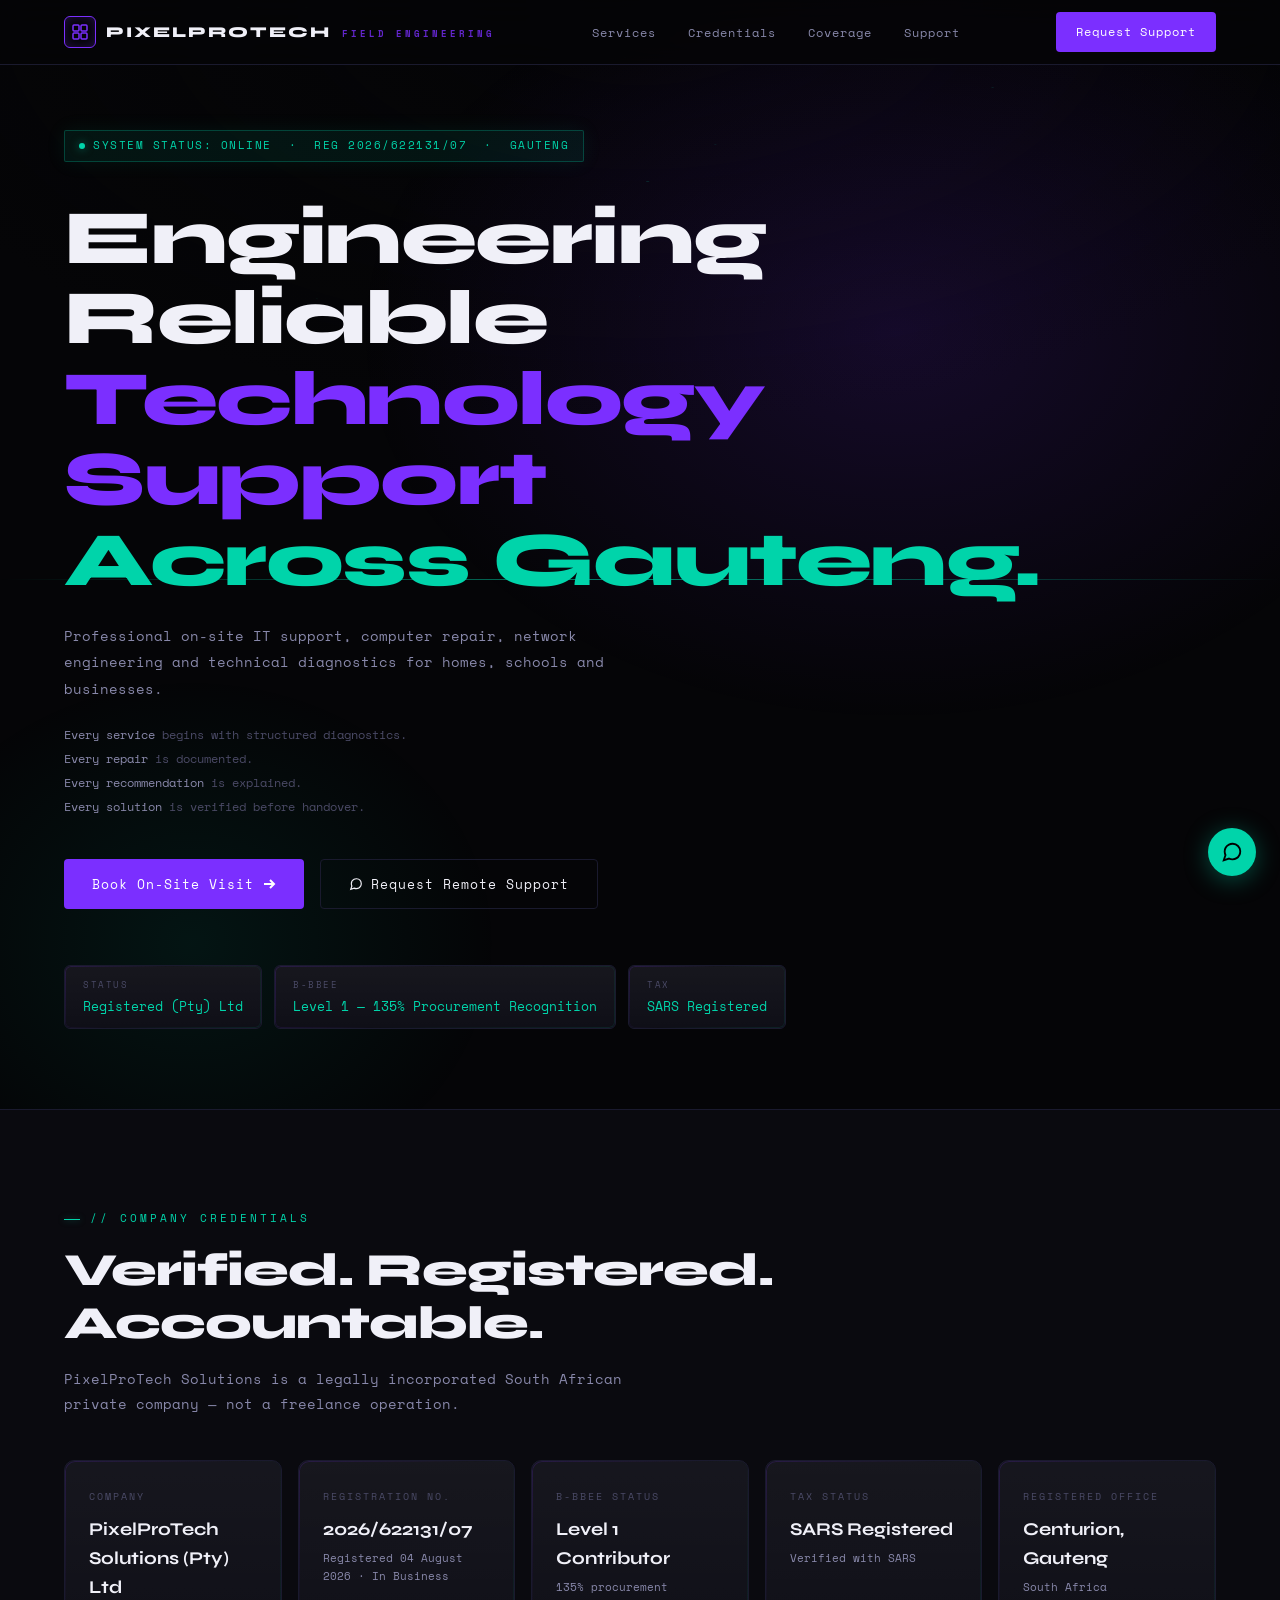
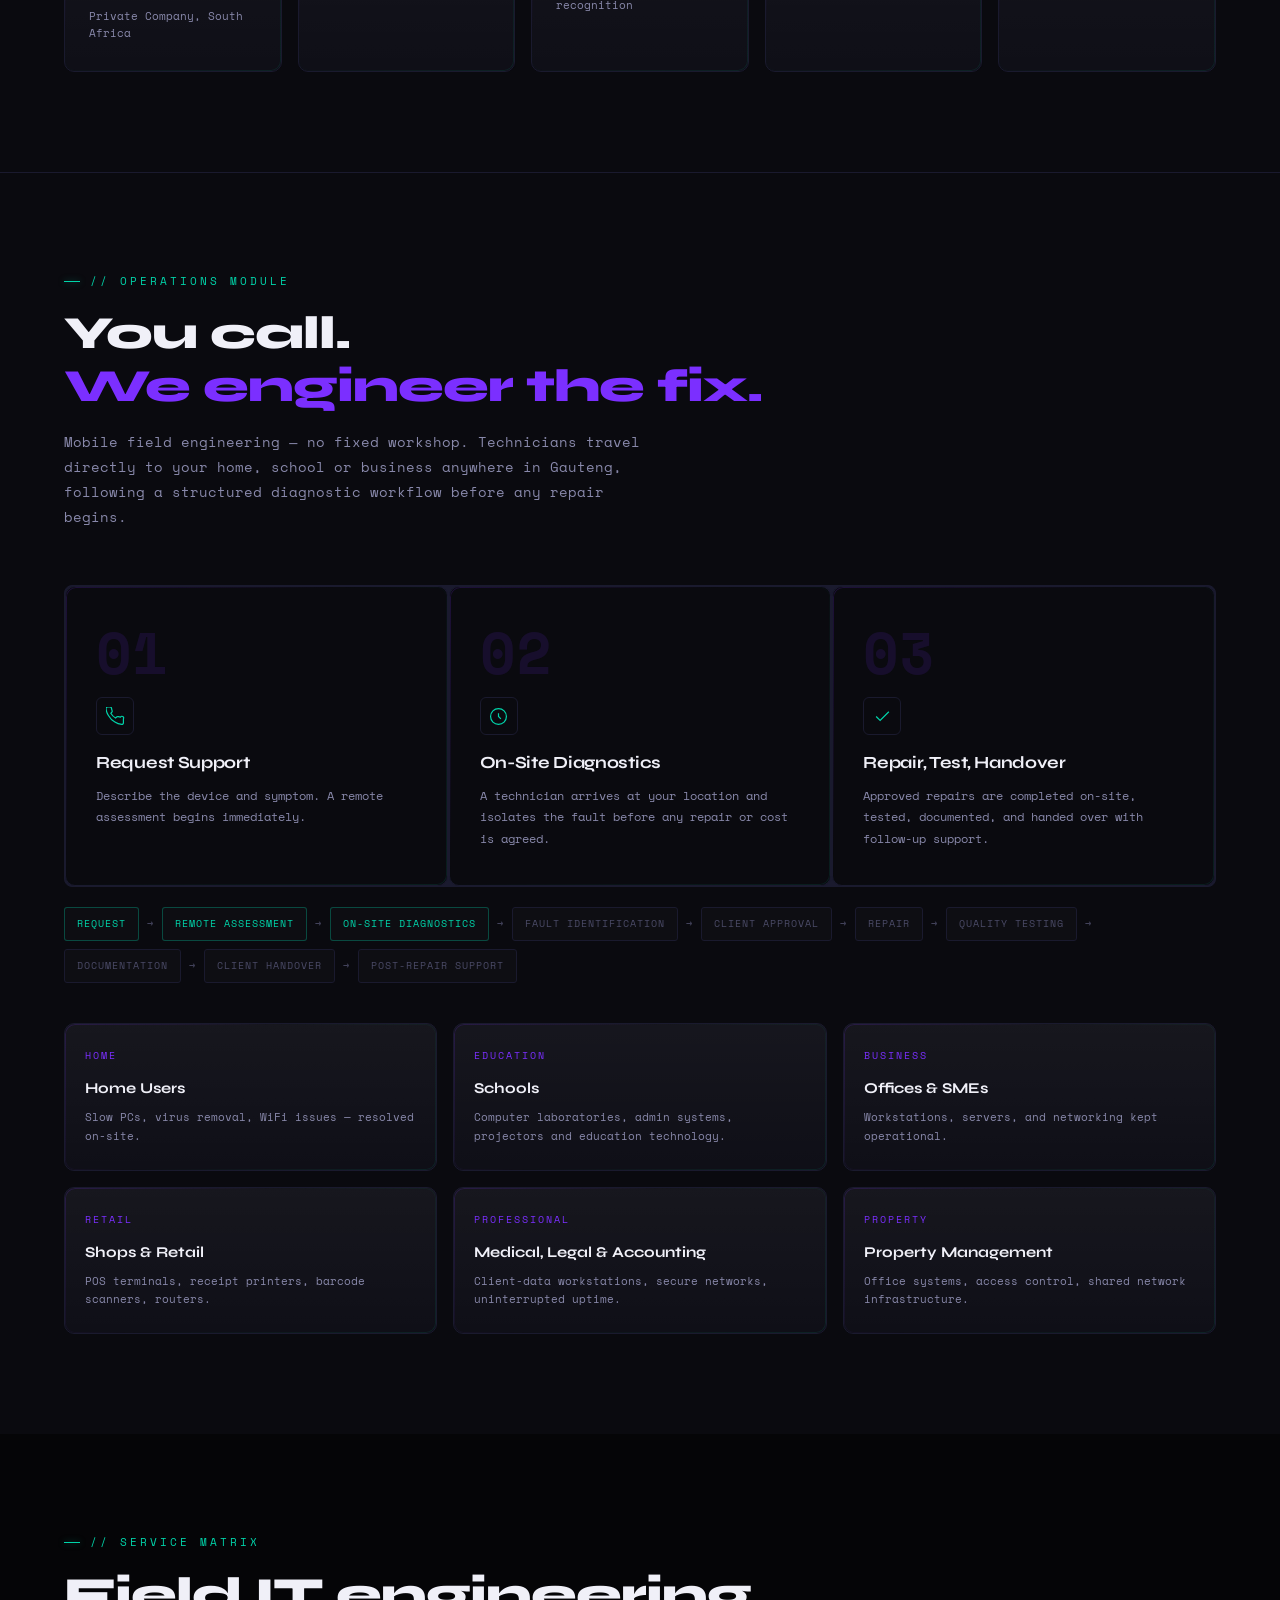
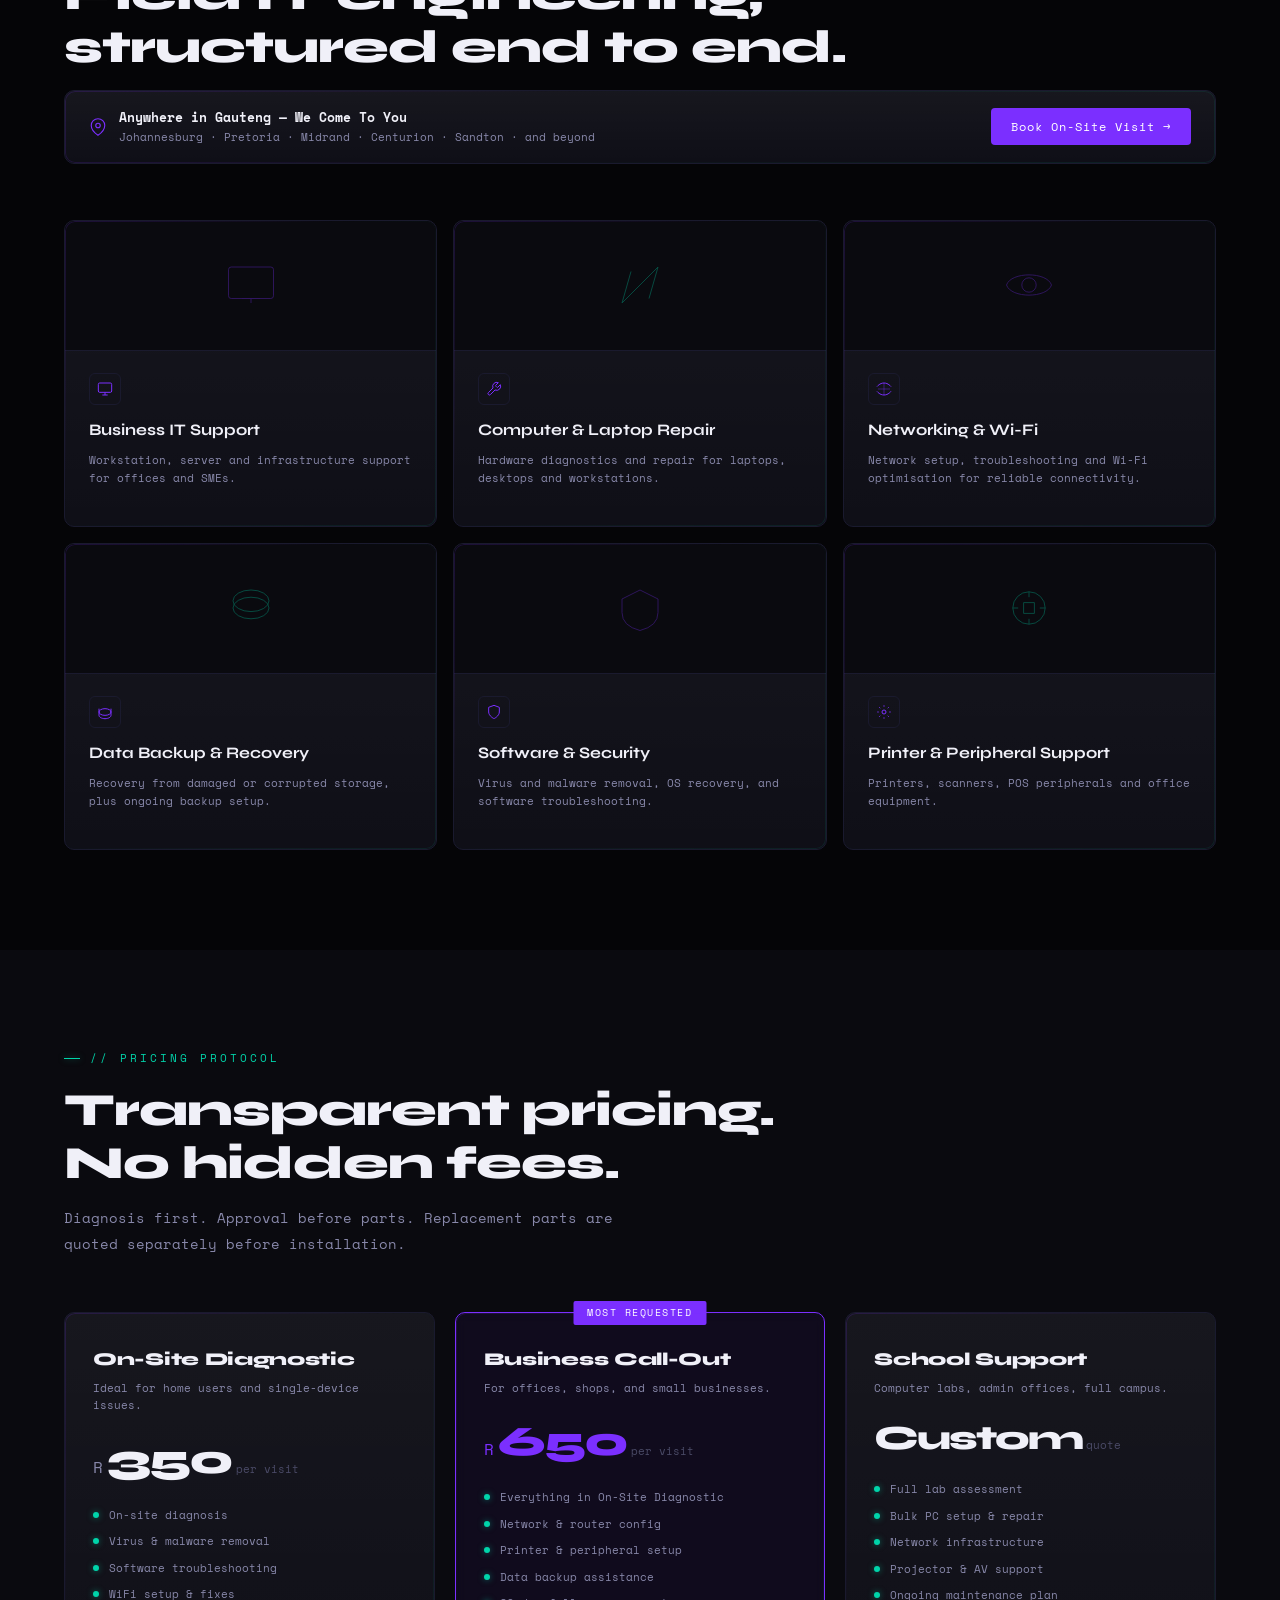
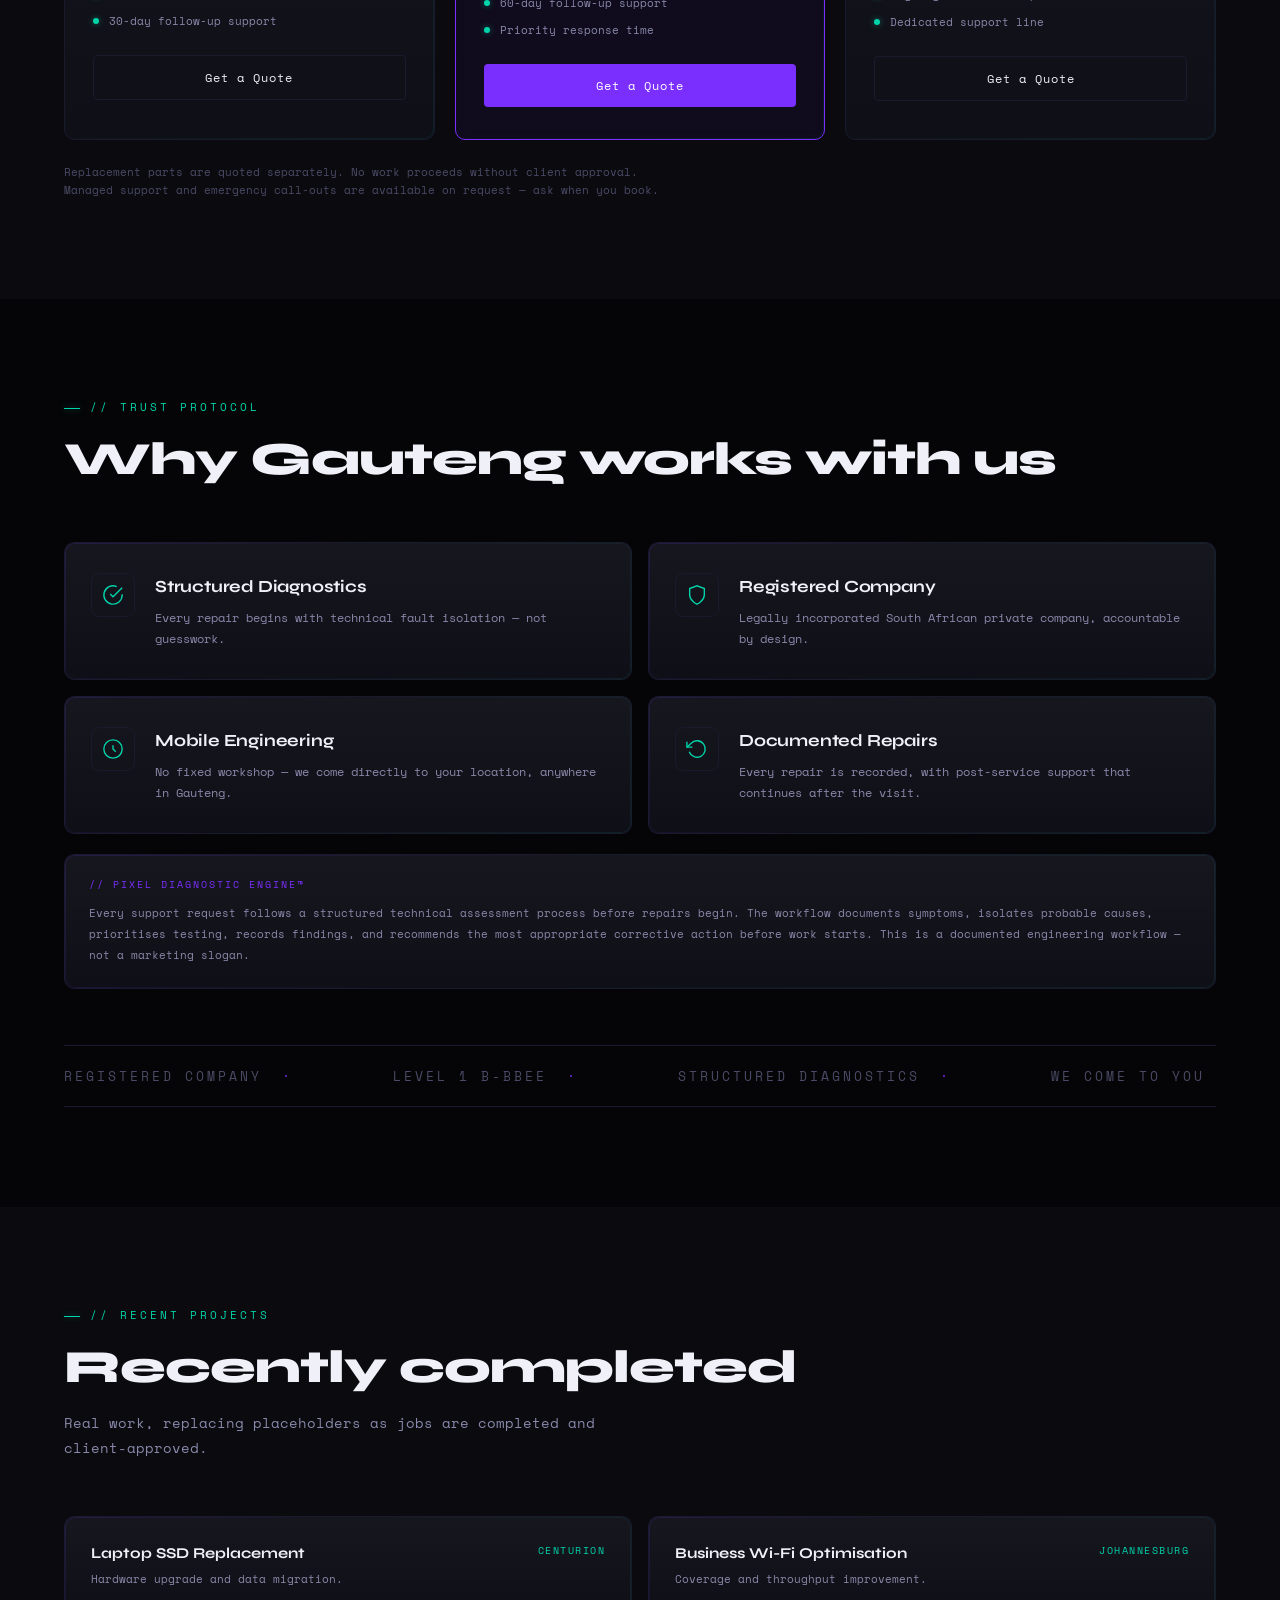
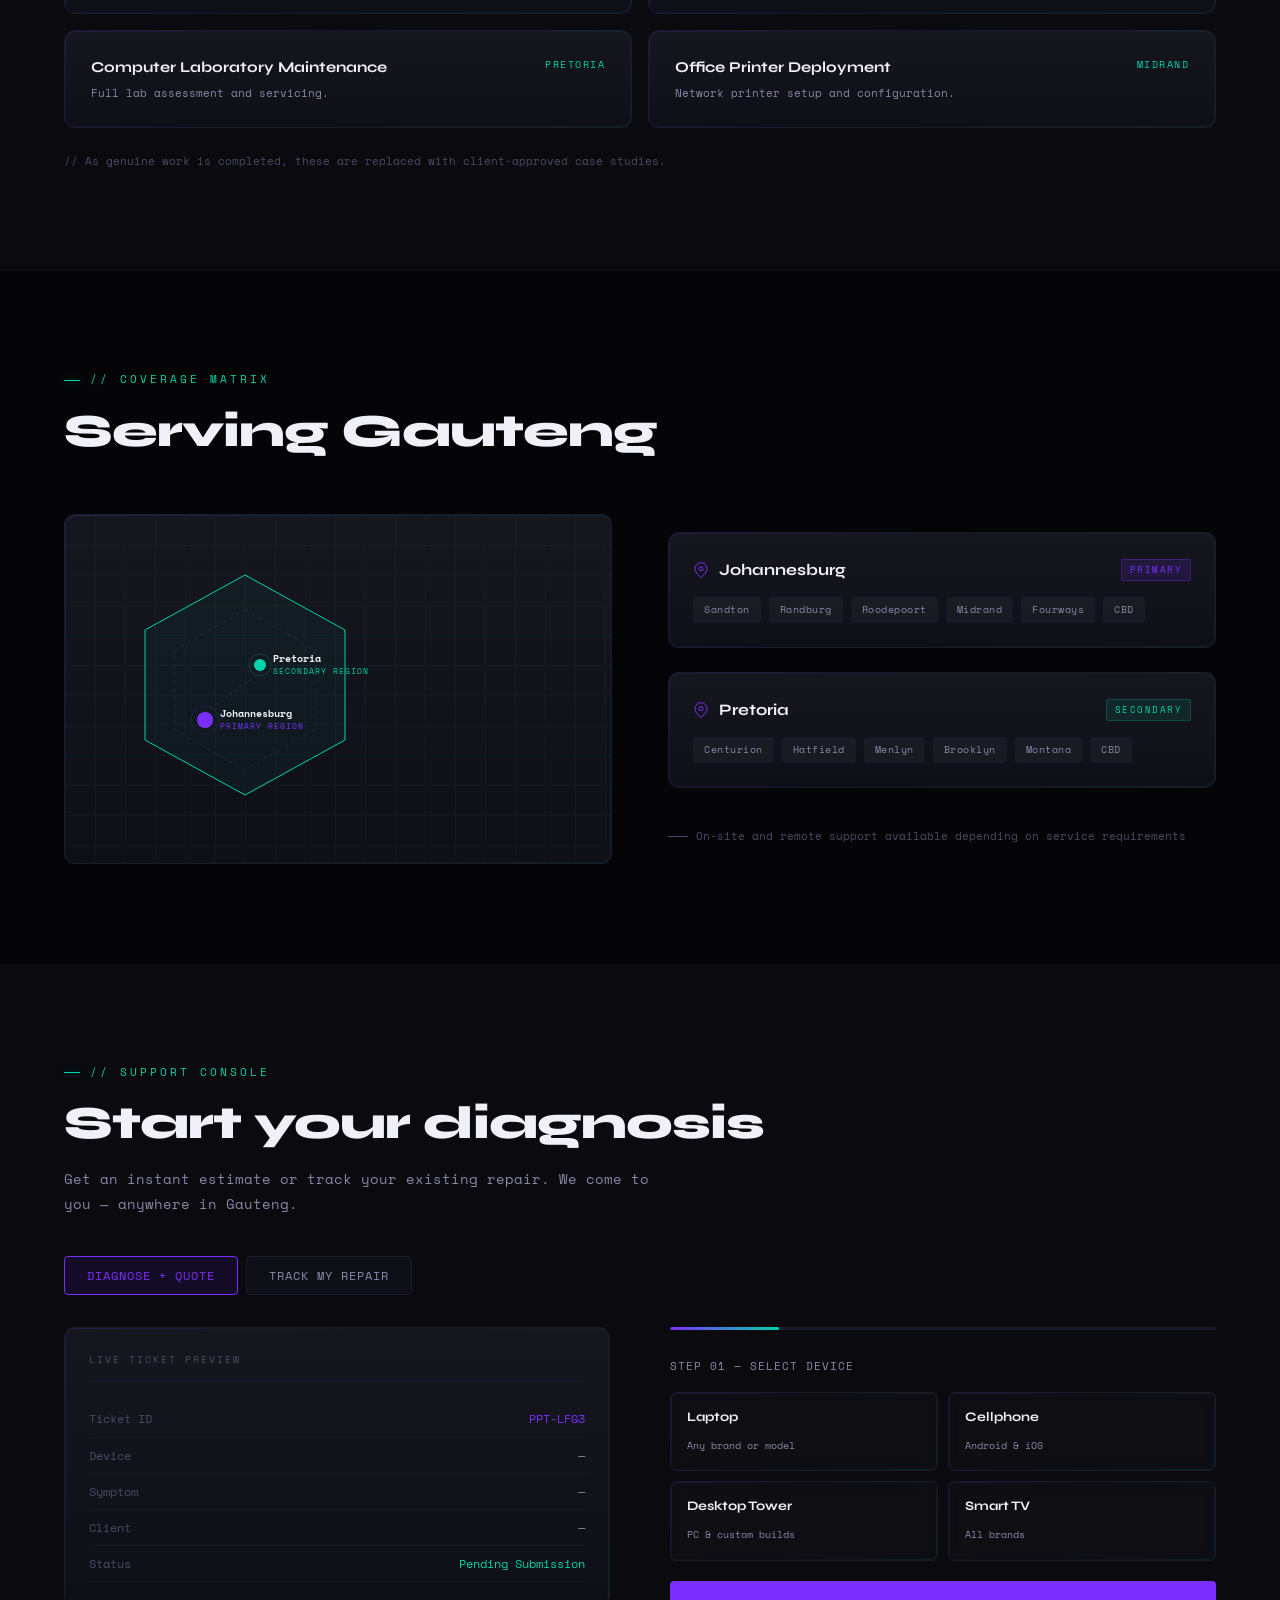
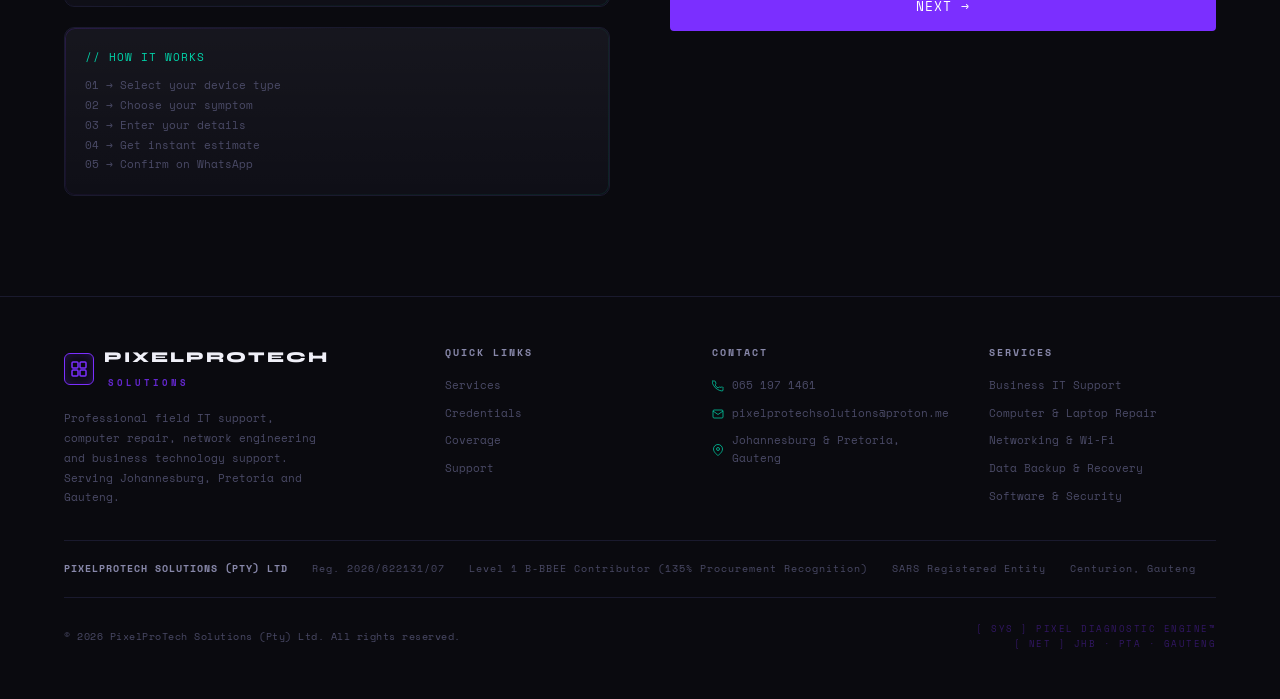
==== commit 437e0c9a: "Update index.html" ====
--- a/index.html
+++ b/index.html
@@ -399,7 +399,7 @@
     <div class="creds-strip">
       <div class="cred-chip glass"><span class="cred-label">Status</span><span class="cred-val">Registered (Pty) Ltd</span></div>
       <div class="cred-chip glass"><span class="cred-label">B-BBEE</span><span class="cred-val">Level 1 — 135% Procurement Recognition</span></div>
-      <div class="cred-chip glass"><span class="cred-label">Tax</span><span class="cred-val">SARS Registered — Ref. 9716157202</span></div>
+      <div class="cred-chip glass"><span class="cred-label">Tax</span><span class="cred-val">SARS Registered</span></div>
     </div>
   </div>
 </section>
@@ -414,7 +414,7 @@
       <div class="cred-card glass"><div class="cc-label">Company</div><div class="cc-val">PixelProTech Solutions (Pty) Ltd</div><div class="cc-sub">Private Company, South Africa</div></div>
       <div class="cred-card glass"><div class="cc-label">Registration No.</div><div class="cc-val">2026/622131/07</div><div class="cc-sub">Registered 04 August 2026 · In Business</div></div>
       <div class="cred-card glass"><div class="cc-label">B-BBEE Status</div><div class="cc-val">Level 1 Contributor</div><div class="cc-sub">135% procurement recognition</div></div>
-      <div class="cred-card glass"><div class="cc-label">Tax Status</div><div class="cc-val">SARS Registered</div><div class="cc-sub">Taxpayer ref. 9716157202</div></div>
+      <div class="cred-card glass"><div class="cc-label">Tax Status</div><div class="cc-val">SARS Registered</div><div class="cc-sub">Verified with SARS</div></div>
       <div class="cred-card glass"><div class="cc-label">Registered Office</div><div class="cc-val">Centurion, Gauteng</div><div class="cc-sub">South Africa</div></div>
     </div>
   </div>
@@ -973,7 +973,7 @@
       <span><strong>PIXELPROTECH SOLUTIONS (PTY) LTD</strong></span>
       <span>Reg. 2026/622131/07</span>
       <span>Level 1 B-BBEE Contributor (135% Procurement Recognition)</span>
-      <span>SARS Taxpayer Ref. 9716157202</span>
+      <span>SARS Registered Entity</span>
       <span>Centurion, Gauteng</span>
     </div>
     <div class="footer-bottom">
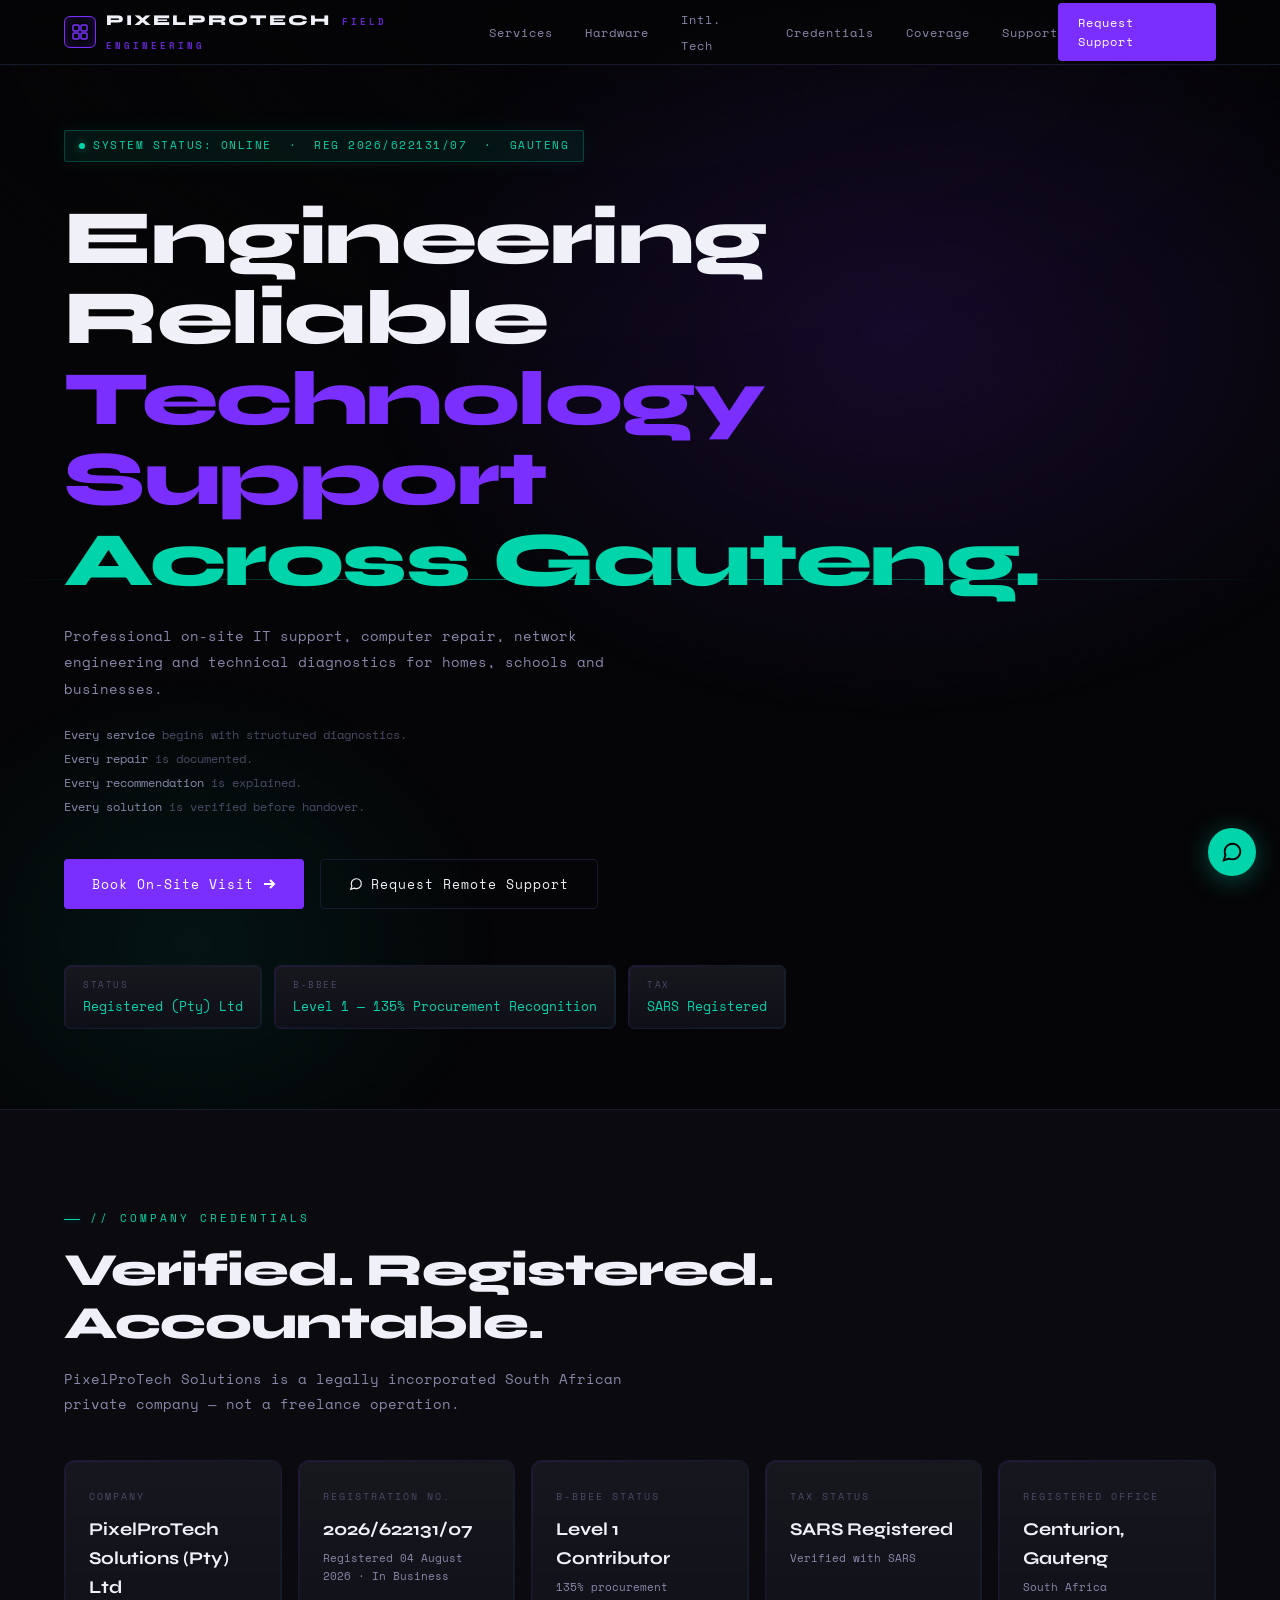
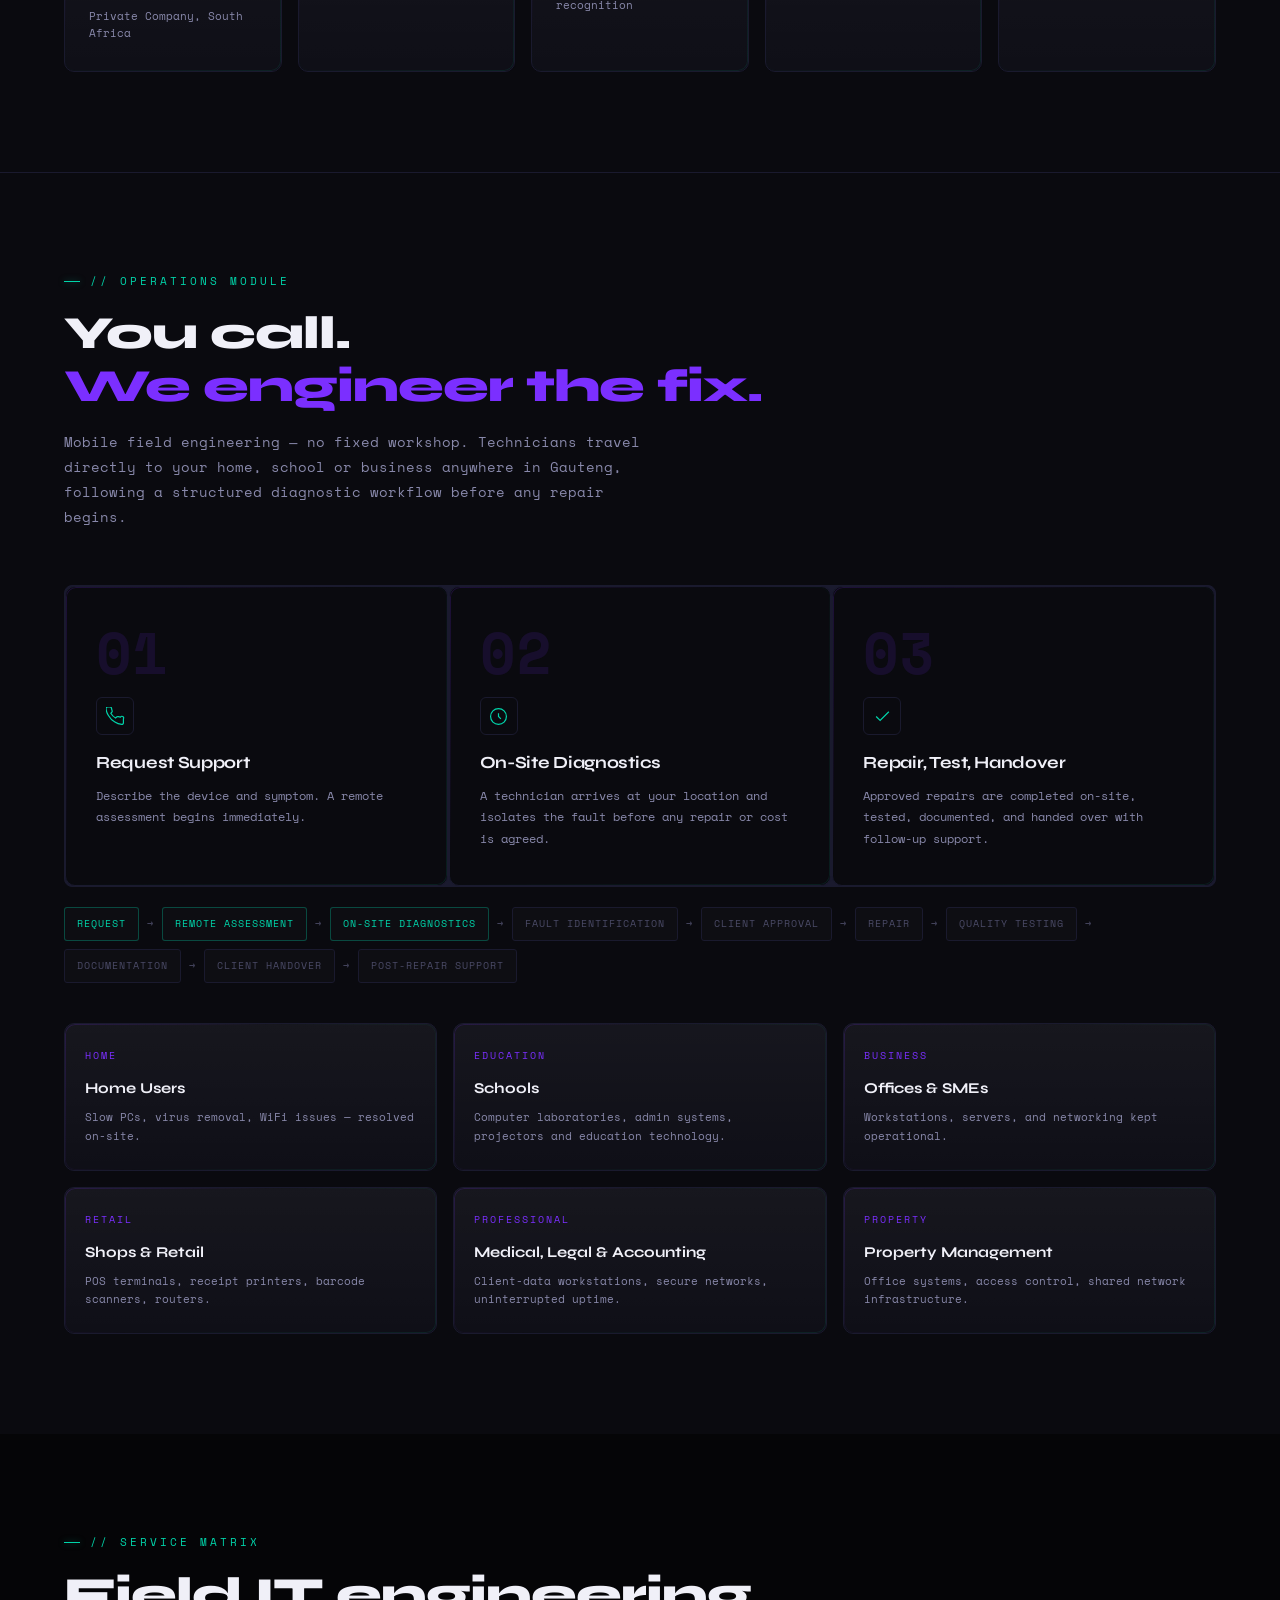
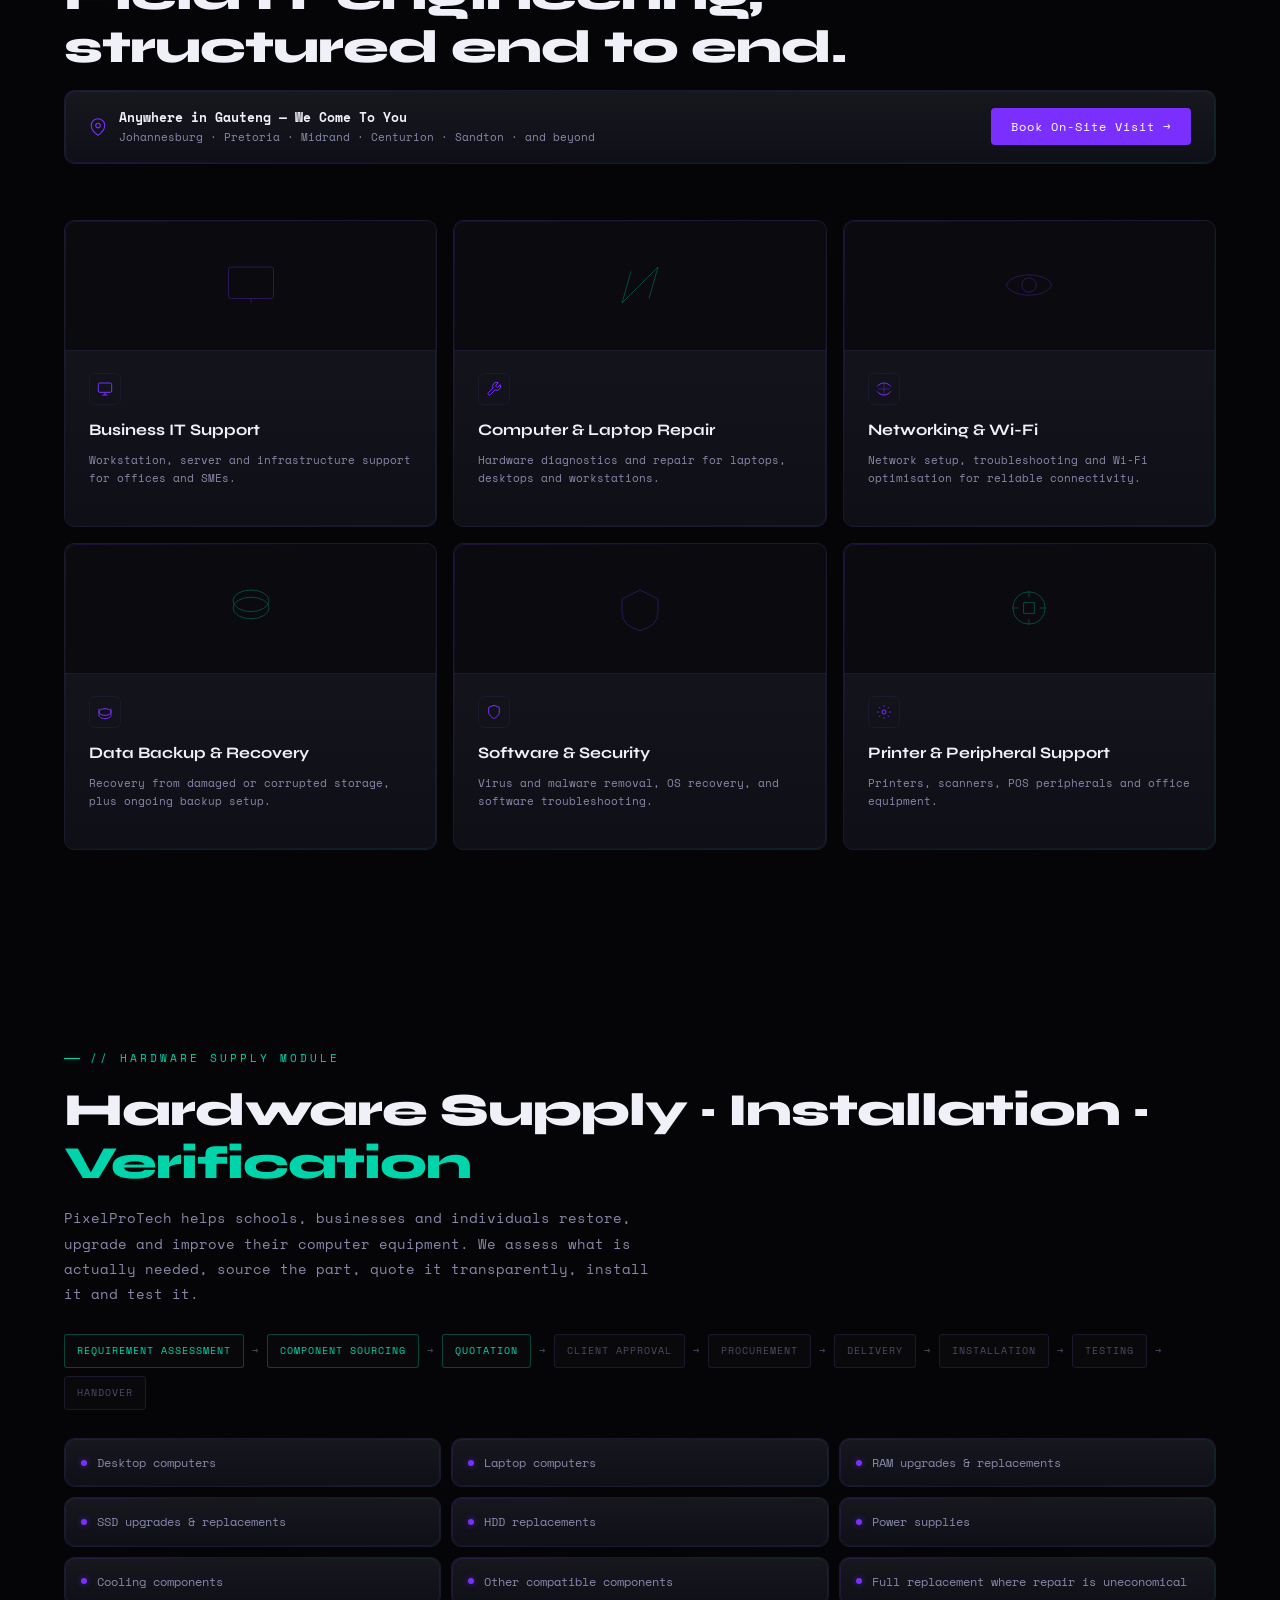
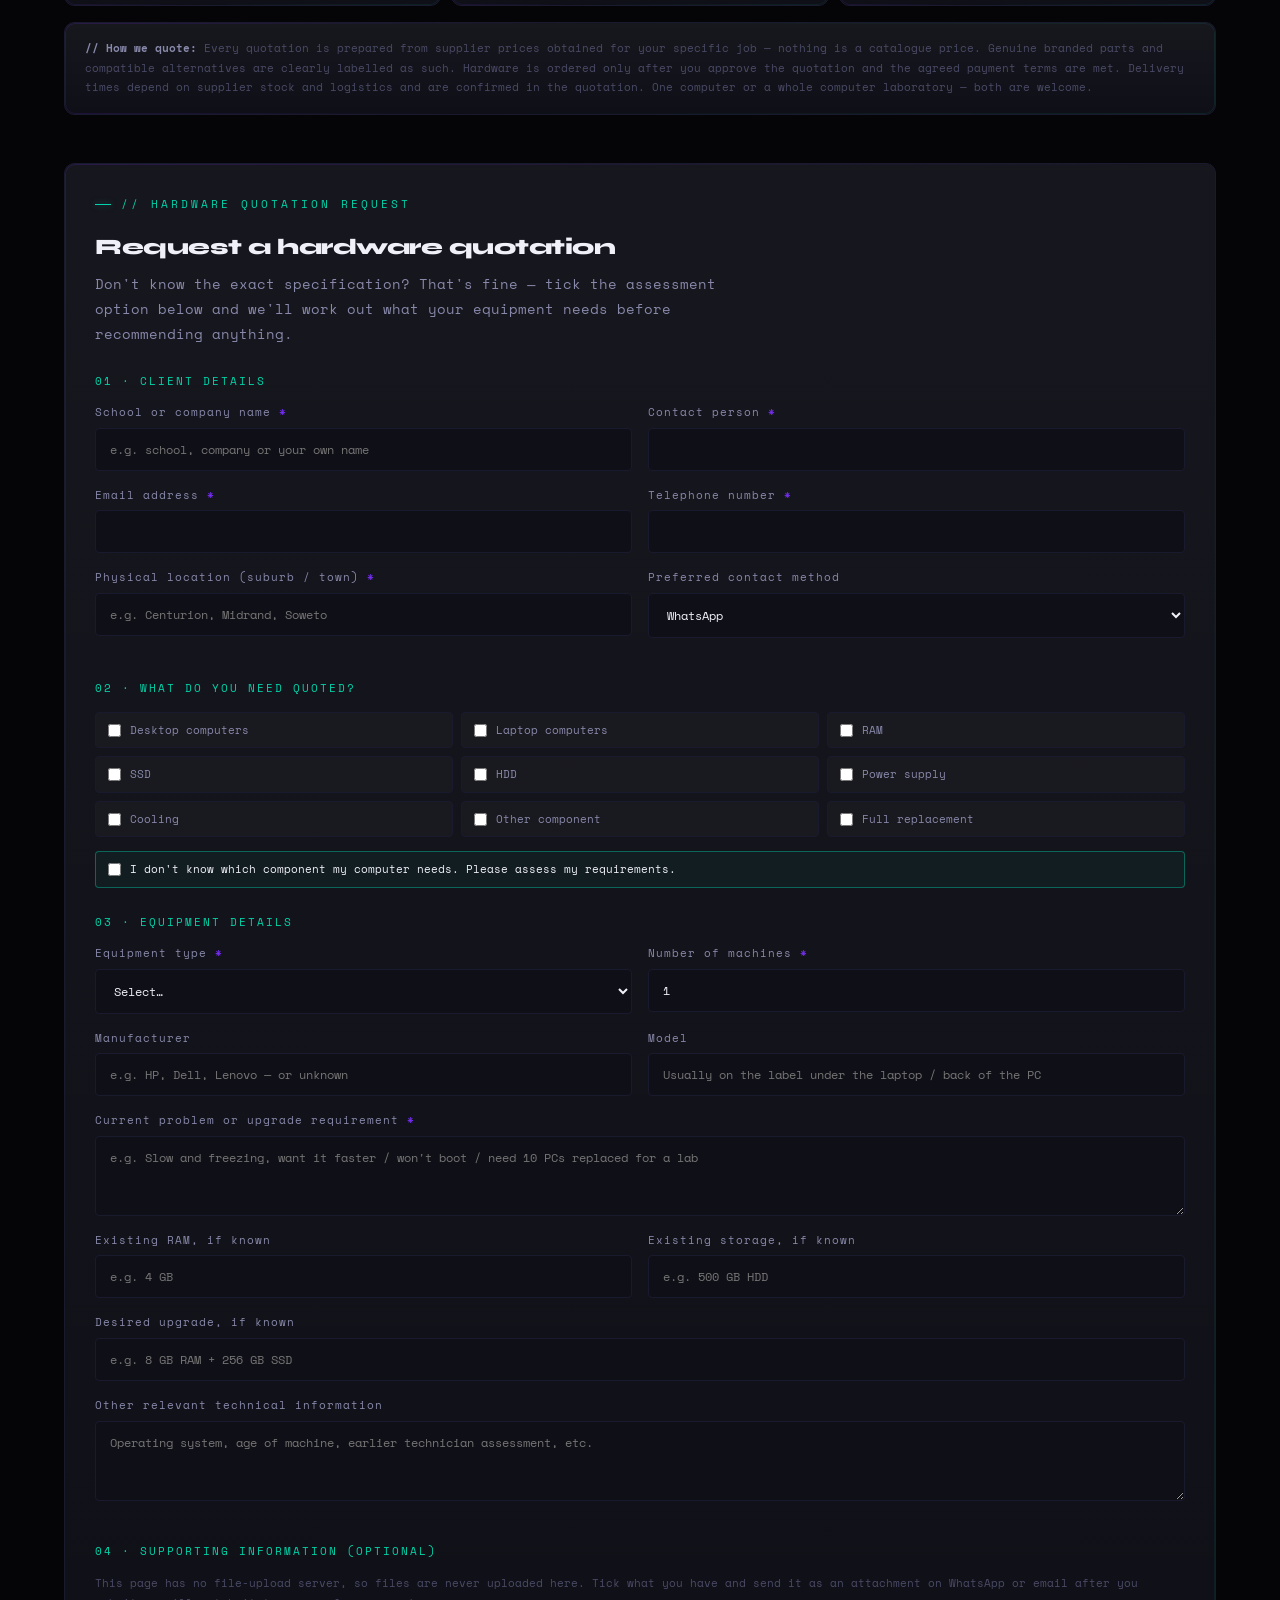
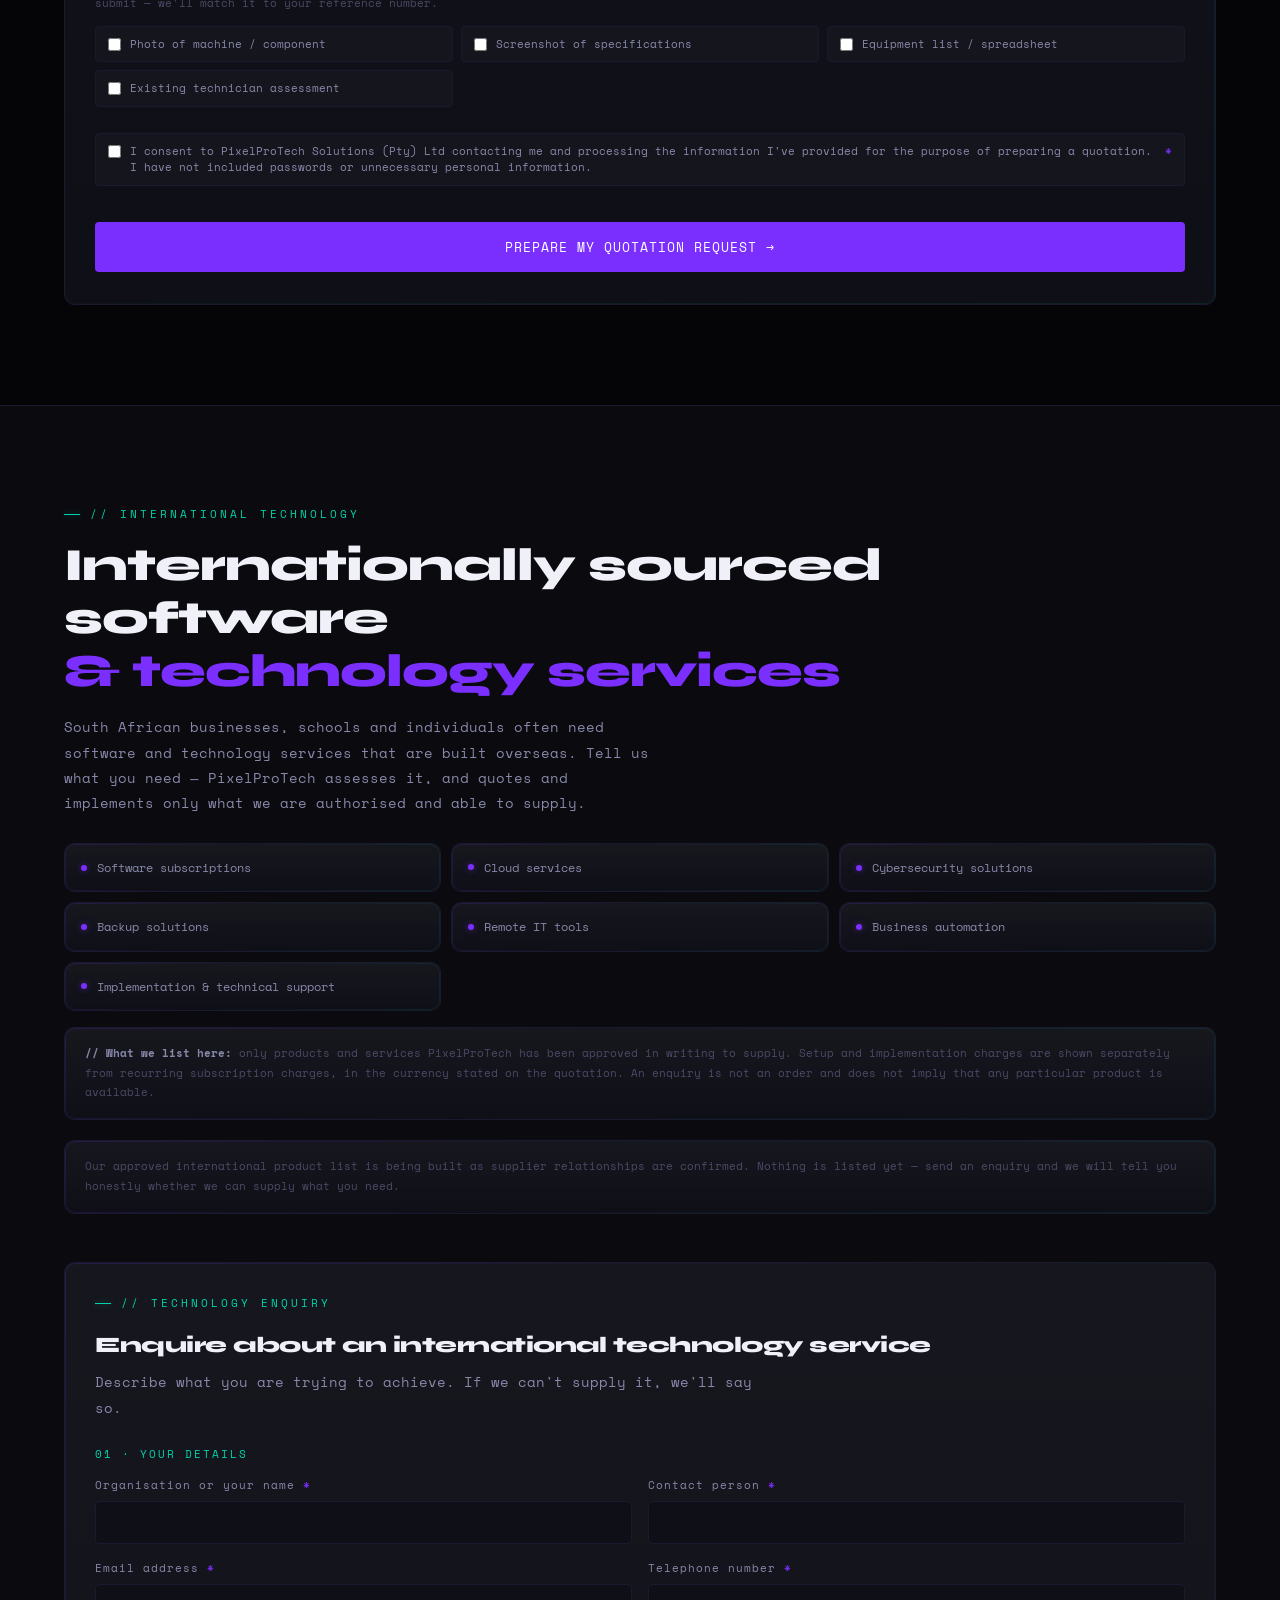
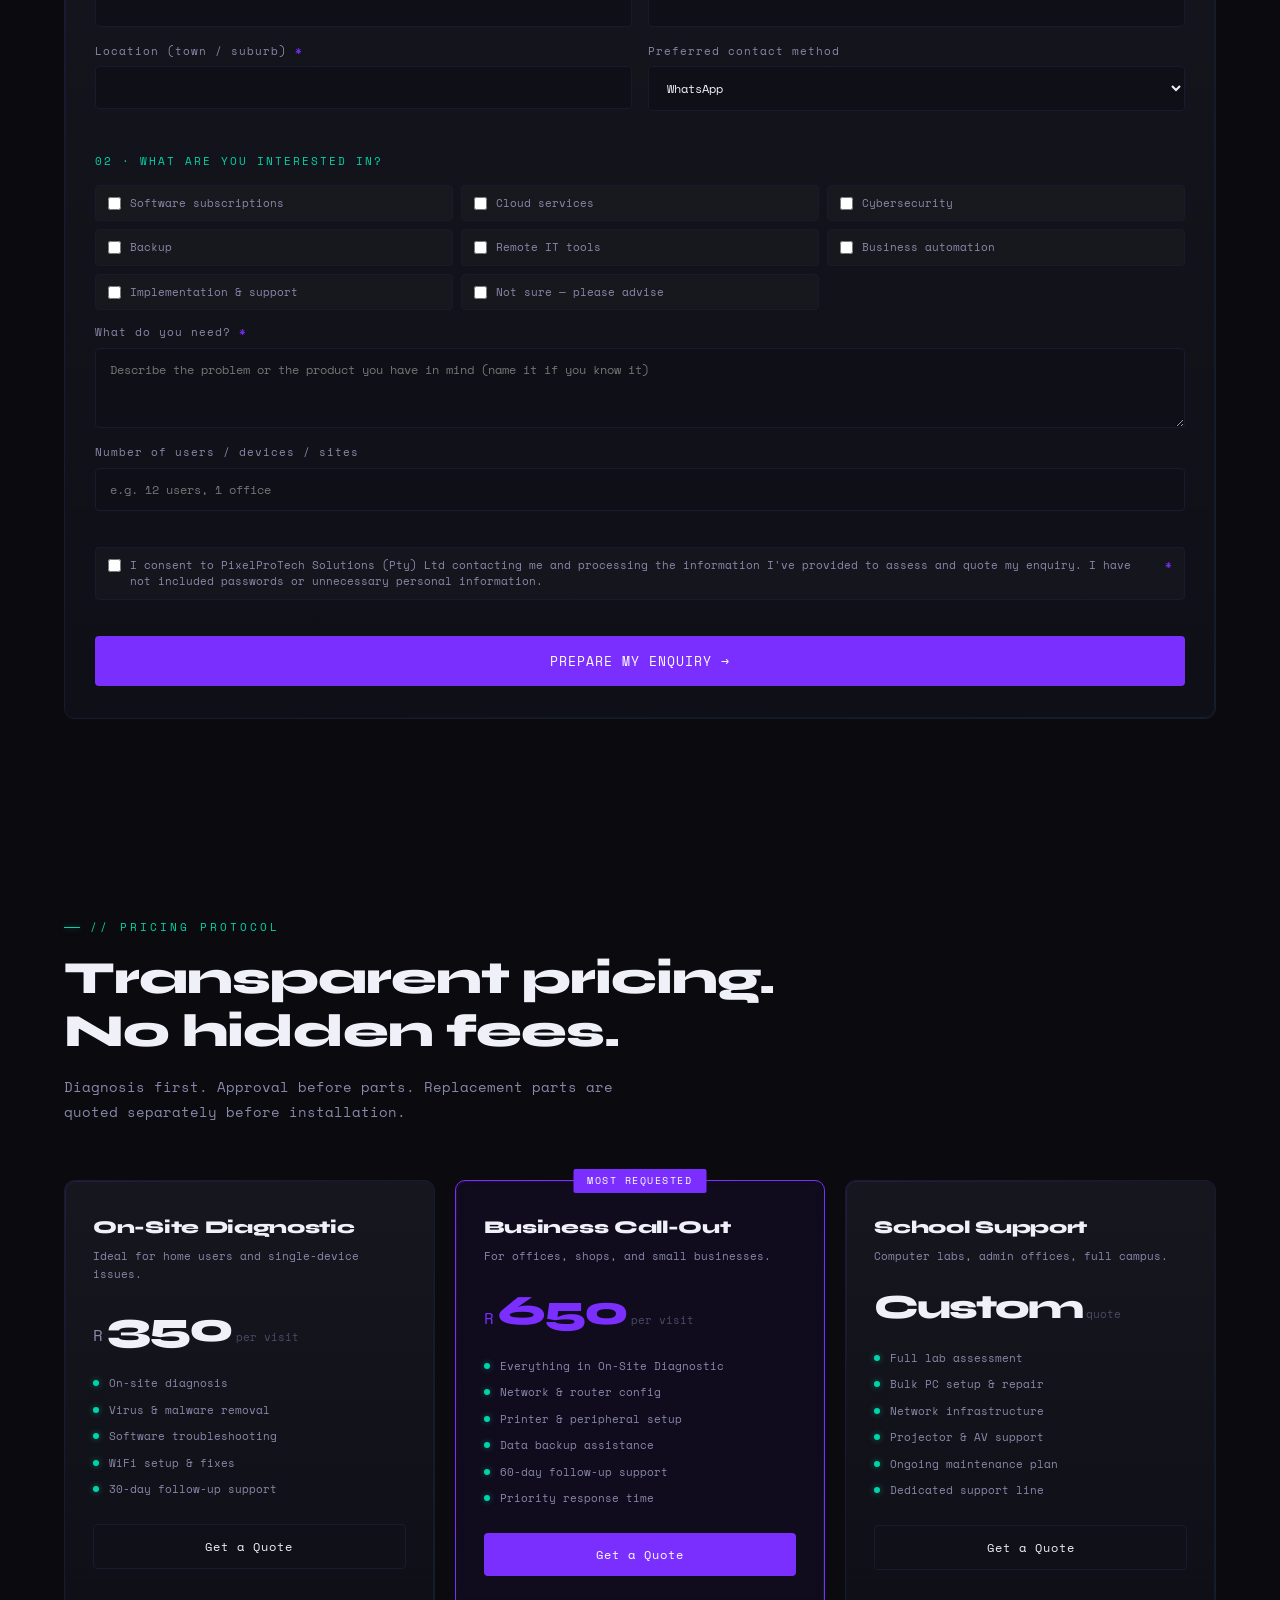
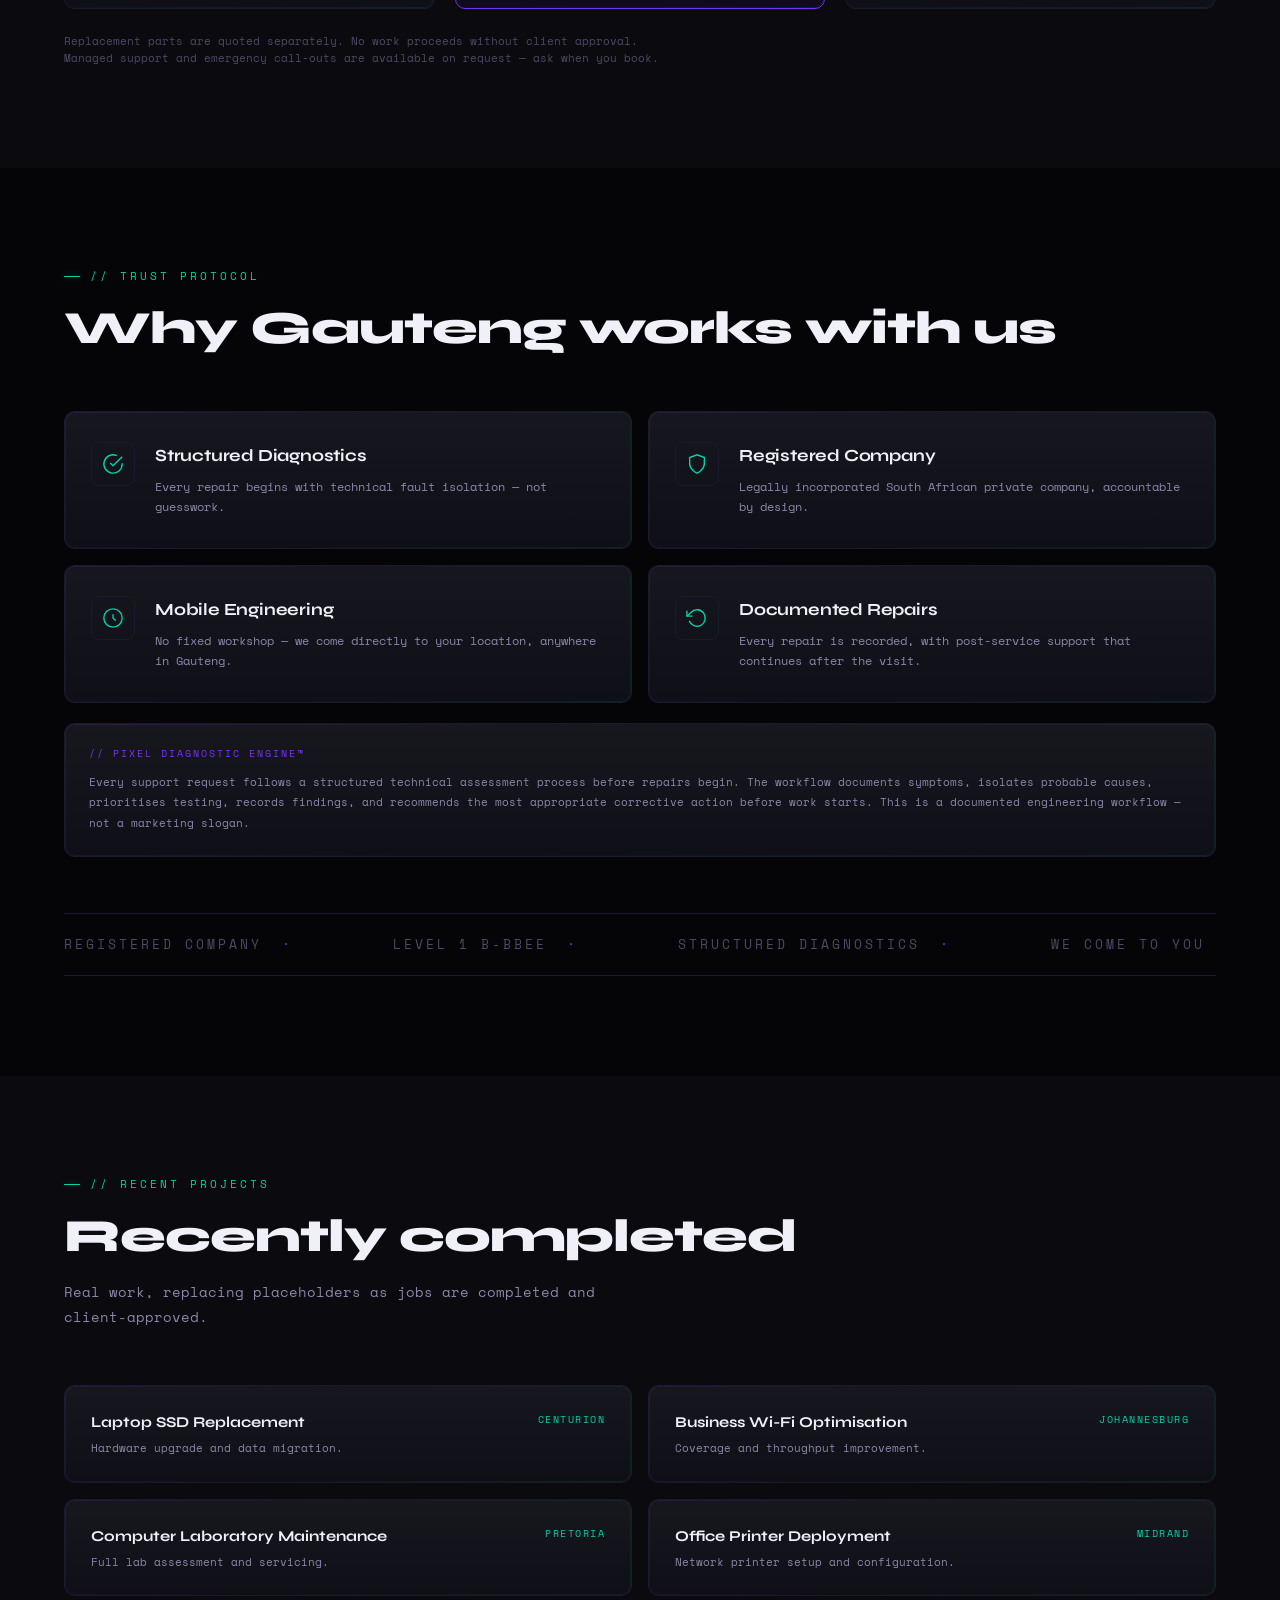
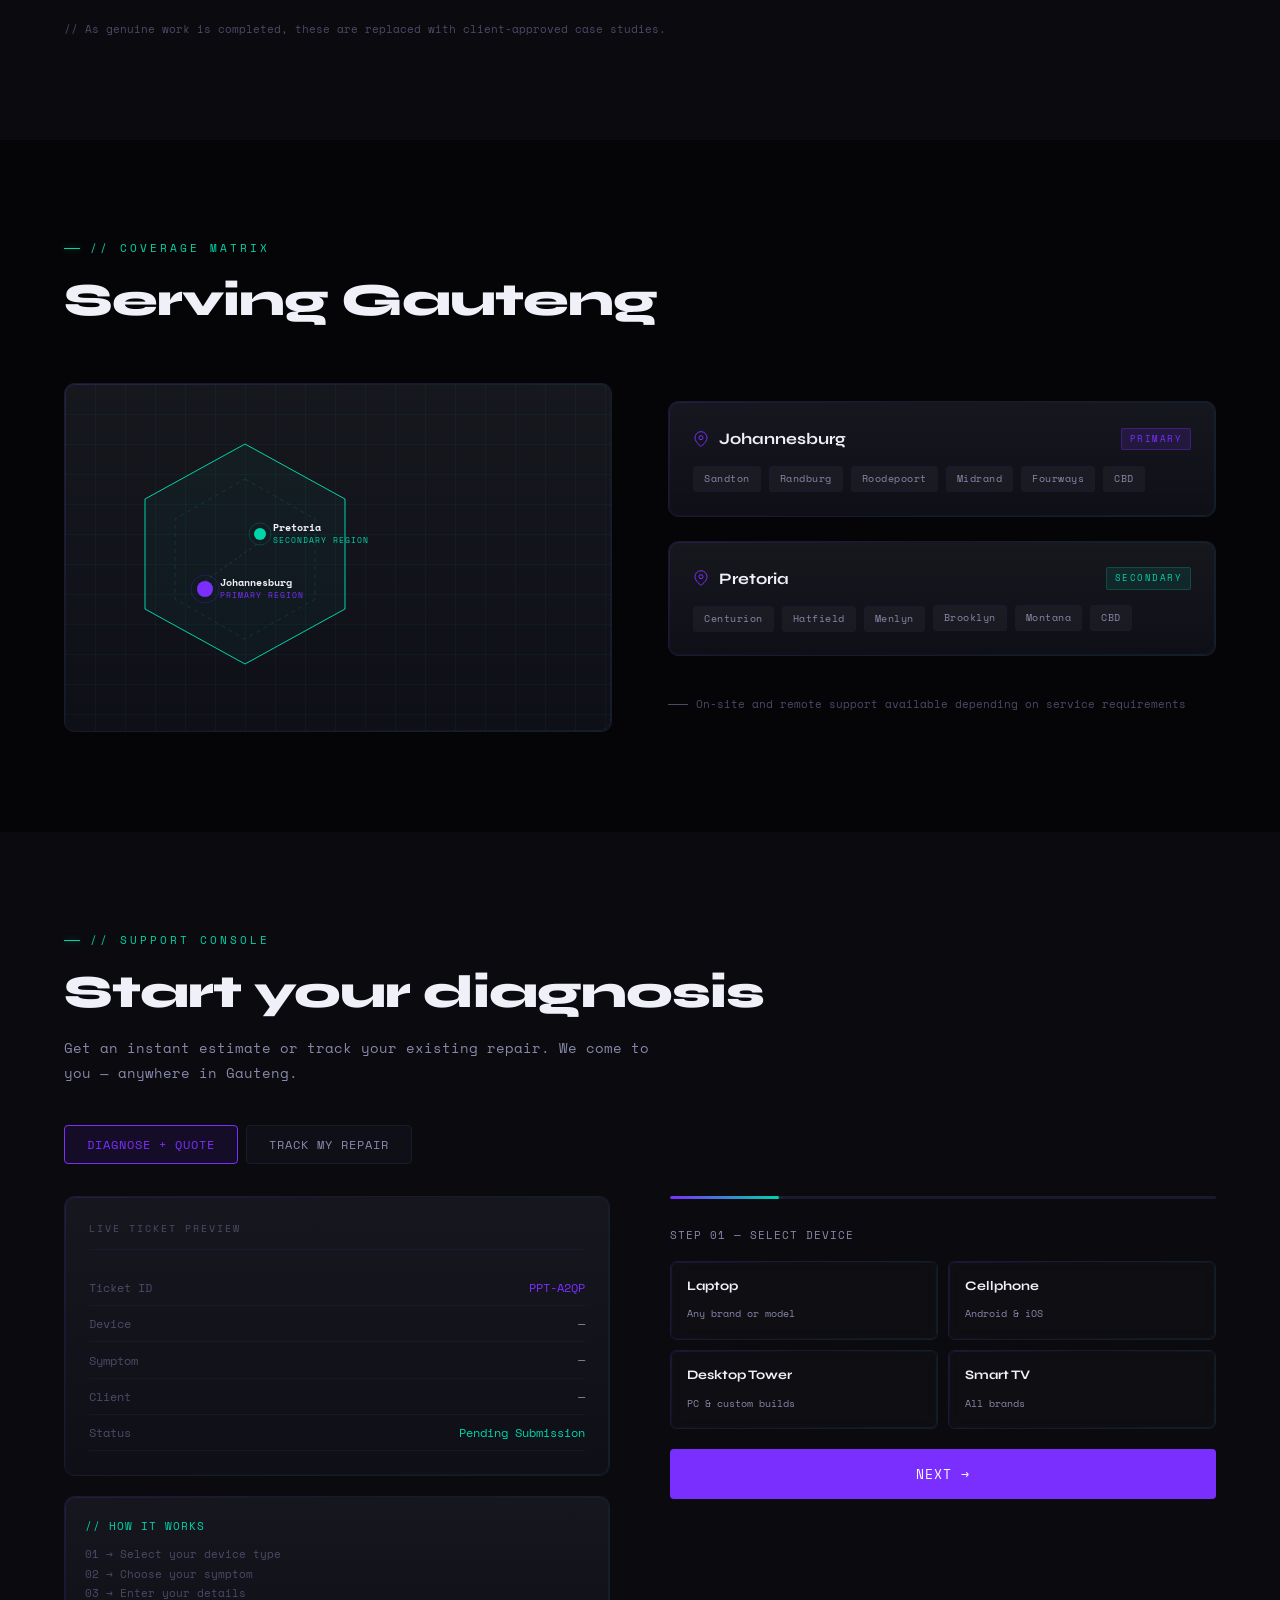
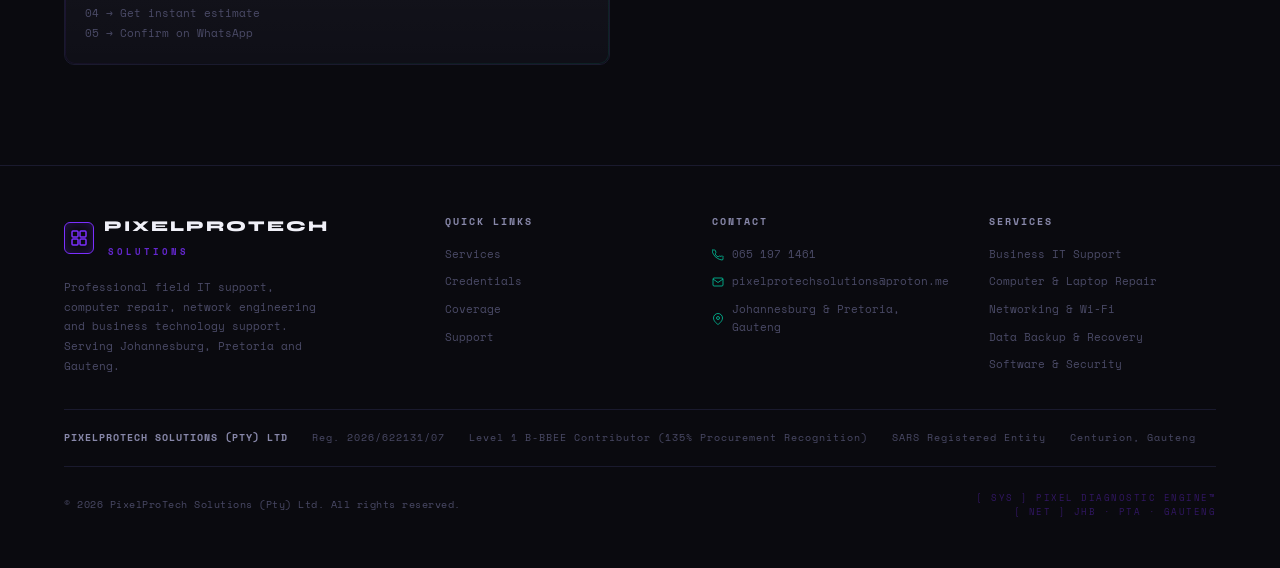
==== commit 5676aba5: "Add files via upload" ====
--- a/index.html
+++ b/index.html
@@ -321,6 +321,36 @@
 .chat-bubble{position:fixed;bottom:24px;right:24px;width:48px;height:48px;background:var(--teal);border-radius:50%;display:grid;place-items:center;cursor:pointer;z-index:200;box-shadow:0 4px 24px rgba(0,212,170,.35)}
 .chat-bubble svg{width:22px;height:22px;stroke:#000;fill:none;stroke-width:2}
 
+/* ===== HARDWARE SUPPLY & INSTALLATION (added) ===== */
+.hardware{background:var(--black)}
+.hw-flow{display:flex;flex-wrap:wrap;gap:8px;margin:28px 0 8px;font-family:var(--mono);font-size:10px;letter-spacing:1px}
+.hw-flow .pipeline-node.lit{color:var(--teal);border-color:rgba(0,212,170,.3)}
+.hw-cats{display:grid;grid-template-columns:repeat(3,1fr);gap:10px;margin:28px 0 0}
+.hw-cat{padding:14px 16px;font-family:var(--mono);font-size:12px;color:var(--muted);display:flex;gap:10px;align-items:center}
+.hw-cat::before{content:'';width:6px;height:6px;border-radius:50%;background:var(--purple);box-shadow:0 0 6px var(--purple-glow);flex-shrink:0}
+.hw-honest{margin-top:16px;padding:16px 20px;font-family:var(--mono);font-size:11px;color:var(--dimmer);line-height:1.8}
+.hw-honest strong{color:var(--muted)}
+.hw-form-wrap{margin-top:48px;padding:32px 30px}
+.hw-form-wrap h3{font-size:22px;font-weight:800;letter-spacing:-.5px;margin-bottom:6px}
+.hw-fieldset{border:none;margin:26px 0 0;padding:0}
+.hw-fieldset legend{font-family:var(--mono);font-size:11px;color:var(--teal);letter-spacing:2px;text-transform:uppercase;margin-bottom:14px;padding:0}
+.hw-form-wrap .form-group label .req{color:var(--purple)}
+.hw-checks{display:grid;grid-template-columns:repeat(3,1fr);gap:8px;margin-bottom:6px}
+.hw-check{display:flex;align-items:flex-start;gap:9px;font-family:var(--mono);font-size:11px;color:var(--muted);line-height:1.5;cursor:pointer;padding:9px 12px;border:1px solid var(--border);border-radius:4px;background:rgba(255,255,255,.02)}
+.hw-check input{width:auto;margin-top:2px;accent-color:#7b2fff;flex-shrink:0}
+.hw-check:hover{border-color:var(--purple)}
+.hw-unknown{border-color:rgba(0,212,170,.4);background:rgba(0,212,170,.05);color:var(--white);margin-top:14px}
+.hw-consent{margin-top:20px}
+.hw-err{font-family:var(--mono);font-size:11px;color:#ff6b6b;margin-top:12px;min-height:16px}
+.hw-result{display:none;margin-top:28px;border:1px solid var(--teal);border-radius:8px;padding:26px;background:rgba(0,212,170,.04)}
+.hw-result .hw-ref{font-family:var(--mono);font-size:22px;color:var(--purple);font-weight:700;margin:6px 0 14px}
+.hw-result p{font-family:var(--mono);font-size:12px;color:var(--muted);line-height:1.8;margin-bottom:12px}
+.hw-result pre{font-family:var(--mono);font-size:11px;color:var(--muted);background:var(--card);border:1px solid var(--border);border-radius:6px;padding:14px;white-space:pre-wrap;word-break:break-word;margin:12px 0 16px;max-height:260px;overflow:auto}
+.hw-actions{display:flex;gap:12px;flex-wrap:wrap}
+.hw-actions .btn-primary,.hw-actions .btn-secondary{padding:12px 22px;font-size:12px}
+@media(max-width:900px){.hw-cats,.hw-checks{grid-template-columns:1fr 1fr}.hw-form-wrap{padding:24px 18px}}
+@media(max-width:560px){.hw-cats,.hw-checks{grid-template-columns:1fr}}
+
 [class*="watermark"],[class*="poweredby"],[class*="branding"],[id*="watermark"]{display:none!important}
 
 @media(max-width:900px){
@@ -362,6 +392,8 @@
     </a>
     <ul class="nav-links">
       <li><a href="#services">Services</a></li>
+      <li><a href="#hardware">Hardware</a></li>
+      <li><a href="#intl">Intl. Tech</a></li>
       <li><a href="#credentials">Credentials</a></li>
       <li><a href="#coverage">Coverage</a></li>
       <li><a href="#contact">Support</a></li>
@@ -585,6 +617,213 @@
           <p>Printers, scanners, POS peripherals and office equipment.</p>
           <div class="svc-reveal"><div class="svc-reveal-inner">// Includes: driver setup, network printer deployment</div></div>
         </div>
+      </div>
+    </div>
+  </div>
+</section>
+
+<!-- HARDWARE SUPPLY / INSTALLATION / VERIFICATION (added) -->
+<section class="hardware" id="hardware">
+  <div class="section-inner">
+    <span class="hud-tag">// Hardware supply module</span>
+    <h2 class="section-title">Hardware Supply · Installation ·<br><span style="color:var(--teal)">Verification</span></h2>
+    <p class="section-sub">PixelProTech helps schools, businesses and individuals restore, upgrade and improve their computer equipment. We assess what is actually needed, source the part, quote it transparently, install it and test it.</p>
+
+    <div class="hw-flow">
+      <span class="pipeline-node lit">REQUIREMENT ASSESSMENT</span><span class="pipeline-arrow">→</span>
+      <span class="pipeline-node lit">COMPONENT SOURCING</span><span class="pipeline-arrow">→</span>
+      <span class="pipeline-node lit">QUOTATION</span><span class="pipeline-arrow">→</span>
+      <span class="pipeline-node">CLIENT APPROVAL</span><span class="pipeline-arrow">→</span>
+      <span class="pipeline-node">PROCUREMENT</span><span class="pipeline-arrow">→</span>
+      <span class="pipeline-node">DELIVERY</span><span class="pipeline-arrow">→</span>
+      <span class="pipeline-node">INSTALLATION</span><span class="pipeline-arrow">→</span>
+      <span class="pipeline-node">TESTING</span><span class="pipeline-arrow">→</span>
+      <span class="pipeline-node">HANDOVER</span>
+    </div>
+
+    <div class="hw-cats">
+      <div class="hw-cat glass">Desktop computers</div>
+      <div class="hw-cat glass">Laptop computers</div>
+      <div class="hw-cat glass">RAM upgrades &amp; replacements</div>
+      <div class="hw-cat glass">SSD upgrades &amp; replacements</div>
+      <div class="hw-cat glass">HDD replacements</div>
+      <div class="hw-cat glass">Power supplies</div>
+      <div class="hw-cat glass">Cooling components</div>
+      <div class="hw-cat glass">Other compatible components</div>
+      <div class="hw-cat glass">Full replacement where repair is uneconomical</div>
+    </div>
+
+    <div class="hw-honest glass">
+      <strong>// How we quote:</strong> Every quotation is prepared from supplier prices obtained for your specific job — nothing is a catalogue price. Genuine branded parts and compatible alternatives are clearly labelled as such. Hardware is ordered only after you approve the quotation and the agreed payment terms are met. Delivery times depend on supplier stock and logistics and are confirmed in the quotation. One computer or a whole computer laboratory — both are welcome.
+    </div>
+
+    <div class="hw-form-wrap glass" id="hw-quote">
+      <span class="hud-tag">// Hardware quotation request</span>
+      <h3>Request a hardware quotation</h3>
+      <p class="section-sub" style="max-width:680px">Don't know the exact specification? That's fine — tick the assessment option below and we'll work out what your equipment needs before recommending anything.</p>
+
+      <form id="hw-form" novalidate onsubmit="return hwSubmit(event)" autocomplete="off">
+        <fieldset class="hw-fieldset">
+          <legend>01 · Client details</legend>
+          <div class="form-row">
+            <div class="form-group"><label for="hw-org">School or company name <span class="req">*</span></label><input type="text" id="hw-org" maxlength="120" placeholder="e.g. school, company or your own name"></div>
+            <div class="form-group"><label for="hw-contact">Contact person <span class="req">*</span></label><input type="text" id="hw-contact" maxlength="80"></div>
+          </div>
+          <div class="form-row">
+            <div class="form-group"><label for="hw-email">Email address <span class="req">*</span></label><input type="email" id="hw-email" maxlength="120"></div>
+            <div class="form-group"><label for="hw-tel">Telephone number <span class="req">*</span></label><input type="tel" id="hw-tel" maxlength="20"></div>
+          </div>
+          <div class="form-row">
+            <div class="form-group"><label for="hw-loc">Physical location (suburb / town) <span class="req">*</span></label><input type="text" id="hw-loc" maxlength="120" placeholder="e.g. Centurion, Midrand, Soweto"></div>
+            <div class="form-group"><label for="hw-pref">Preferred contact method</label>
+              <select id="hw-pref"><option>WhatsApp</option><option>Phone call</option><option>Email</option></select></div>
+          </div>
+        </fieldset>
+
+        <fieldset class="hw-fieldset">
+          <legend>02 · What do you need quoted?</legend>
+          <div class="hw-checks" id="hw-needs">
+            <label class="hw-check"><input type="checkbox" value="Desktop computer(s)"> Desktop computers</label>
+            <label class="hw-check"><input type="checkbox" value="Laptop computer(s)"> Laptop computers</label>
+            <label class="hw-check"><input type="checkbox" value="RAM"> RAM</label>
+            <label class="hw-check"><input type="checkbox" value="SSD"> SSD</label>
+            <label class="hw-check"><input type="checkbox" value="HDD"> HDD</label>
+            <label class="hw-check"><input type="checkbox" value="Power supply"> Power supply</label>
+            <label class="hw-check"><input type="checkbox" value="Cooling"> Cooling</label>
+            <label class="hw-check"><input type="checkbox" value="Other component"> Other component</label>
+            <label class="hw-check"><input type="checkbox" value="Full computer replacement"> Full replacement</label>
+          </div>
+          <label class="hw-check hw-unknown"><input type="checkbox" id="hw-unknown"> I don't know which component my computer needs. Please assess my requirements.</label>
+        </fieldset>
+
+        <fieldset class="hw-fieldset">
+          <legend>03 · Equipment details</legend>
+          <div class="form-row">
+            <div class="form-group"><label for="hw-type">Equipment type <span class="req">*</span></label>
+              <select id="hw-type"><option value="">Select…</option><option>Desktop</option><option>Laptop</option><option>Server</option><option>Mixed / computer laboratory</option><option>Other</option></select></div>
+            <div class="form-group"><label for="hw-qty">Number of machines <span class="req">*</span></label><input type="number" id="hw-qty" min="1" max="1000" value="1" inputmode="numeric"></div>
+          </div>
+          <div class="form-row">
+            <div class="form-group"><label for="hw-make">Manufacturer</label><input type="text" id="hw-make" maxlength="60" placeholder="e.g. HP, Dell, Lenovo — or unknown"></div>
+            <div class="form-group"><label for="hw-model">Model</label><input type="text" id="hw-model" maxlength="80" placeholder="Usually on the label under the laptop / back of the PC"></div>
+          </div>
+          <div class="form-group"><label for="hw-problem">Current problem or upgrade requirement <span class="req">*</span></label><textarea id="hw-problem" maxlength="800" placeholder="e.g. Slow and freezing, want it faster / won't boot / need 10 PCs replaced for a lab"></textarea></div>
+          <div class="form-row">
+            <div class="form-group"><label for="hw-ram">Existing RAM, if known</label><input type="text" id="hw-ram" maxlength="40" placeholder="e.g. 4 GB"></div>
+            <div class="form-group"><label for="hw-store">Existing storage, if known</label><input type="text" id="hw-store" maxlength="60" placeholder="e.g. 500 GB HDD"></div>
+          </div>
+          <div class="form-group"><label for="hw-want">Desired upgrade, if known</label><input type="text" id="hw-want" maxlength="120" placeholder="e.g. 8 GB RAM + 256 GB SSD"></div>
+          <div class="form-group"><label for="hw-other">Other relevant technical information</label><textarea id="hw-other" maxlength="600" placeholder="Operating system, age of machine, earlier technician assessment, etc."></textarea></div>
+        </fieldset>
+
+        <fieldset class="hw-fieldset">
+          <legend>04 · Supporting information (optional)</legend>
+          <p style="font-family:var(--mono);font-size:11px;color:var(--dimmer);line-height:1.8;margin-bottom:12px">This page has no file-upload server, so files are never uploaded here. Tick what you have and send it as an attachment on WhatsApp or email after you submit — we'll match it to your reference number.</p>
+          <div class="hw-checks" id="hw-files">
+            <label class="hw-check"><input type="checkbox" value="Photo of machine/component"> Photo of machine / component</label>
+            <label class="hw-check"><input type="checkbox" value="Screenshot of system specifications"> Screenshot of specifications</label>
+            <label class="hw-check"><input type="checkbox" value="Equipment list / spreadsheet"> Equipment list / spreadsheet</label>
+            <label class="hw-check"><input type="checkbox" value="Existing technician assessment"> Existing technician assessment</label>
+          </div>
+        </fieldset>
+
+        <label class="hw-check hw-consent"><input type="checkbox" id="hw-consent"> I consent to PixelProTech Solutions (Pty) Ltd contacting me and processing the information I've provided for the purpose of preparing a quotation. I have not included passwords or unnecessary personal information. <span class="req" style="color:var(--purple)">*</span></label>
+
+        <div class="hw-err" id="hw-err" role="alert" aria-live="polite"></div>
+        <button type="submit" class="submit-btn" style="margin-top:8px">PREPARE MY QUOTATION REQUEST →</button>
+      </form>
+
+      <div class="hw-result" id="hw-result">
+        <div style="font-family:var(--mono);font-size:10px;color:var(--dimmer);letter-spacing:2px">REQUEST REFERENCE</div>
+        <div class="hw-ref" id="hw-ref"></div>
+        <p><strong style="color:var(--white)">Your request is ready but not yet sent.</strong> Tap one of the buttons below to send it to us — your message app or email app will open with everything filled in. Nothing reaches PixelProTech until you press send there.</p>
+        <pre id="hw-preview"></pre>
+        <div class="hw-actions">
+          <a class="btn-primary" id="hw-wa" href="#" target="_blank" rel="noopener">Send on WhatsApp</a>
+          <a class="btn-secondary" id="hw-mail" href="#">Send by email</a>
+          <button type="button" class="btn-secondary" onclick="hwCopy()">Copy text</button>
+          <button type="button" class="btn-secondary" onclick="hwReset()">New request</button>
+        </div>
+        <p id="hw-note" style="margin-top:14px;font-size:11px;color:var(--dimmer)"></p>
+      </div>
+    </div>
+  </div>
+</section>
+
+<!-- INTERNATIONAL TECHNOLOGY SERVICES (added) -->
+<section class="hardware" id="intl" style="background:var(--dark);border-top:1px solid var(--border)">
+  <div class="section-inner">
+    <span class="hud-tag">// International technology</span>
+    <h2 class="section-title">Internationally sourced software<br><span style="color:var(--purple)">&amp; technology services</span></h2>
+    <p class="section-sub">South African businesses, schools and individuals often need software and technology services that are built overseas. Tell us what you need — PixelProTech assesses it, and quotes and implements only what we are authorised and able to supply.</p>
+
+    <div class="hw-cats">
+      <div class="hw-cat glass">Software subscriptions</div>
+      <div class="hw-cat glass">Cloud services</div>
+      <div class="hw-cat glass">Cybersecurity solutions</div>
+      <div class="hw-cat glass">Backup solutions</div>
+      <div class="hw-cat glass">Remote IT tools</div>
+      <div class="hw-cat glass">Business automation</div>
+      <div class="hw-cat glass">Implementation &amp; technical support</div>
+    </div>
+
+    <div class="hw-honest glass">
+      <strong>// What we list here:</strong> only products and services PixelProTech has been approved in writing to supply. Setup and implementation charges are shown separately from recurring subscription charges, in the currency stated on the quotation. An enquiry is not an order and does not imply that any particular product is available.
+    </div>
+
+    <div id="ix-catalogue" style="margin-top:20px"></div>
+
+    <div class="hw-form-wrap glass" id="ix-quote">
+      <span class="hud-tag">// Technology enquiry</span>
+      <h3>Enquire about an international technology service</h3>
+      <p class="section-sub" style="max-width:680px">Describe what you are trying to achieve. If we can't supply it, we'll say so.</p>
+      <form id="ix-form" novalidate onsubmit="return ixSubmit(event)" autocomplete="off">
+        <fieldset class="hw-fieldset">
+          <legend>01 · Your details</legend>
+          <div class="form-row">
+            <div class="form-group"><label for="ix-org">Organisation or your name <span class="req">*</span></label><input type="text" id="ix-org" maxlength="120"></div>
+            <div class="form-group"><label for="ix-contact">Contact person <span class="req">*</span></label><input type="text" id="ix-contact" maxlength="80"></div>
+          </div>
+          <div class="form-row">
+            <div class="form-group"><label for="ix-email">Email address <span class="req">*</span></label><input type="email" id="ix-email" maxlength="120"></div>
+            <div class="form-group"><label for="ix-tel">Telephone number <span class="req">*</span></label><input type="tel" id="ix-tel" maxlength="20"></div>
+          </div>
+          <div class="form-row">
+            <div class="form-group"><label for="ix-loc">Location (town / suburb) <span class="req">*</span></label><input type="text" id="ix-loc" maxlength="120"></div>
+            <div class="form-group"><label for="ix-pref">Preferred contact method</label><select id="ix-pref"><option>WhatsApp</option><option>Phone call</option><option>Email</option></select></div>
+          </div>
+        </fieldset>
+        <fieldset class="hw-fieldset">
+          <legend>02 · What are you interested in?</legend>
+          <div class="hw-checks" id="ix-cats">
+            <label class="hw-check"><input type="checkbox" value="Software subscriptions"> Software subscriptions</label>
+            <label class="hw-check"><input type="checkbox" value="Cloud services"> Cloud services</label>
+            <label class="hw-check"><input type="checkbox" value="Cybersecurity"> Cybersecurity</label>
+            <label class="hw-check"><input type="checkbox" value="Backup"> Backup</label>
+            <label class="hw-check"><input type="checkbox" value="Remote IT tools"> Remote IT tools</label>
+            <label class="hw-check"><input type="checkbox" value="Business automation"> Business automation</label>
+            <label class="hw-check"><input type="checkbox" value="Implementation and support"> Implementation &amp; support</label>
+            <label class="hw-check"><input type="checkbox" value="Not sure — please advise"> Not sure — please advise</label>
+          </div>
+          <div class="form-group" style="margin-top:14px"><label for="ix-need">What do you need? <span class="req">*</span></label><textarea id="ix-need" maxlength="800" placeholder="Describe the problem or the product you have in mind (name it if you know it)"></textarea></div>
+          <div class="form-group"><label for="ix-scale">Number of users / devices / sites</label><input type="text" id="ix-scale" maxlength="80" placeholder="e.g. 12 users, 1 office"></div>
+        </fieldset>
+        <label class="hw-check hw-consent"><input type="checkbox" id="ix-consent"> I consent to PixelProTech Solutions (Pty) Ltd contacting me and processing the information I've provided to assess and quote my enquiry. I have not included passwords or unnecessary personal information. <span class="req" style="color:var(--purple)">*</span></label>
+        <div class="hw-err" id="ix-err" role="alert" aria-live="polite"></div>
+        <button type="submit" class="submit-btn" style="margin-top:8px">PREPARE MY ENQUIRY →</button>
+      </form>
+      <div class="hw-result" id="ix-result">
+        <div style="font-family:var(--mono);font-size:10px;color:var(--dimmer);letter-spacing:2px">ENQUIRY REFERENCE</div>
+        <div class="hw-ref" id="ix-ref"></div>
+        <p><strong style="color:var(--white)">Your enquiry is ready but not yet sent.</strong> Tap a button below — your message app or email app opens with everything filled in. Nothing reaches PixelProTech until you press send there.</p>
+        <pre id="ix-preview"></pre>
+        <div class="hw-actions">
+          <a class="btn-primary" id="ix-wa" href="#" target="_blank" rel="noopener">Send on WhatsApp</a>
+          <a class="btn-secondary" id="ix-mail" href="#">Send by email</a>
+          <button type="button" class="btn-secondary" onclick="ixCopy()">Copy text</button>
+          <button type="button" class="btn-secondary" onclick="ixReset()">New enquiry</button>
+        </div>
+        <p id="ix-note" style="margin-top:14px;font-size:11px;color:var(--dimmer)"></p>
       </div>
     </div>
   </div>
@@ -1199,6 +1438,152 @@
   document.getElementById('contact').scrollIntoView({behavior:'smooth'});
 }
 
+/* ===== HARDWARE QUOTATION REQUEST (added) ===== */
+var hwText='';
+function hwVal(id){return (document.getElementById(id).value||'').replace(/[\u0000-\u0008\u000B-\u001F]/g,'').trim();}
+function hwChecked(sel){return Array.prototype.map.call(document.querySelectorAll(sel+' input:checked'),function(i){return i.value;});}
+function hwRef(){var c='ABCDEFGHJKLMNPQRSTUVWXYZ23456789',r='HW-';for(var i=0;i<6;i++)r+=c[Math.floor(Math.random()*c.length)];return r;}
+function hwSubmit(e){
+  e.preventDefault();
+  var err=document.getElementById('hw-err');err.textContent='';
+  var f={org:hwVal('hw-org'),contact:hwVal('hw-contact'),email:hwVal('hw-email'),tel:hwVal('hw-tel'),loc:hwVal('hw-loc'),pref:hwVal('hw-pref'),
+    type:hwVal('hw-type'),qty:hwVal('hw-qty'),make:hwVal('hw-make'),model:hwVal('hw-model'),problem:hwVal('hw-problem'),
+    ram:hwVal('hw-ram'),store:hwVal('hw-store'),want:hwVal('hw-want'),other:hwVal('hw-other')};
+  var needs=hwChecked('#hw-needs'),files=hwChecked('#hw-files'),unknown=document.getElementById('hw-unknown').checked;
+  var q=parseInt(f.qty,10);
+  var msg=null;
+  if(!f.org)msg='Please enter the school or company name.';
+  else if(!f.contact)msg='Please enter a contact person.';
+  else if(!/^[^\s@]+@[^\s@]+\.[^\s@]{2,}$/.test(f.email))msg='Please enter a valid email address.';
+  else if(f.tel.replace(/\D/g,'').length<9||/[^0-9+\s()-]/.test(f.tel))msg='Please enter a valid telephone number.';
+  else if(!f.loc)msg='Please enter your location.';
+  else if(!needs.length&&!unknown)msg='Select what you need quoted, or tick the assessment option.';
+  else if(!f.type)msg='Please select the equipment type.';
+  else if(!(q>=1&&q<=1000))msg='Number of machines must be between 1 and 1000.';
+  else if(!f.problem)msg='Please describe the problem or upgrade requirement.';
+  else if(!document.getElementById('hw-consent').checked)msg='Please tick the consent box so we can contact you and prepare a quotation.';
+  if(msg){err.textContent=msg;return false;}
+  var ref=hwRef(),L=[];
+  L.push('HARDWARE QUOTATION REQUEST — '+ref);
+  L.push('');
+  L.push('CLIENT');
+  L.push('Name/Organisation: '+f.org);
+  L.push('Contact person: '+f.contact);
+  L.push('Email: '+f.email);
+  L.push('Phone: '+f.tel);
+  L.push('Location: '+f.loc);
+  L.push('Preferred contact: '+f.pref);
+  L.push('');
+  L.push('REQUEST');
+  L.push('Needs quoted: '+(needs.length?needs.join(', '):'—'));
+  if(unknown)L.push('** Client does not know which component is needed — please assess my requirements. **');
+  L.push('Equipment type: '+f.type);
+  L.push('Number of machines: '+q);
+  L.push('Manufacturer: '+(f.make||'unknown'));
+  L.push('Model: '+(f.model||'unknown'));
+  L.push('Problem / requirement: '+f.problem);
+  if(f.ram)L.push('Existing RAM: '+f.ram);
+  if(f.store)L.push('Existing storage: '+f.store);
+  if(f.want)L.push('Desired upgrade: '+f.want);
+  if(f.other)L.push('Other info: '+f.other);
+  L.push('');
+  L.push('Files I will send separately: '+(files.length?files.join(', '):'none'));
+  L.push('Consent given to be contacted and for my details to be processed for quotation purposes.');
+  hwText=L.join('\n');
+  document.getElementById('hw-ref').textContent=ref;
+  document.getElementById('hw-preview').textContent=hwText;
+  document.getElementById('hw-wa').href='https://wa.me/27651971461?text='+encodeURIComponent(hwText);
+  document.getElementById('hw-mail').href='mailto:pixelprotechsolutions@proton.me?subject='+encodeURIComponent('Hardware quotation request '+ref)+'&body='+encodeURIComponent(hwText);
+  document.getElementById('hw-note').textContent=files.length?'Remember to attach: '+files.join(', ')+' — quote '+ref+' in the message.':'';
+  document.getElementById('hw-form').style.display='none';
+  var r=document.getElementById('hw-result');r.style.display='block';
+  r.scrollIntoView({behavior:'smooth',block:'start'});
+  return false;
+}
+function hwCopy(){
+  var n=document.getElementById('hw-note');
+  if(navigator.clipboard&&navigator.clipboard.writeText){
+    navigator.clipboard.writeText(hwText).then(function(){n.textContent='Copied to clipboard.';},function(){n.textContent='Could not copy — select the text above and copy it manually.';});
+  }else{n.textContent='Copy is not supported here — select the text above and copy it manually.';}
+}
+function hwReset(){
+  document.getElementById('hw-form').reset();
+  document.getElementById('hw-form').style.display='block';
+  document.getElementById('hw-result').style.display='none';
+  document.getElementById('hw-err').textContent='';
+  hwText='';
+  document.getElementById('hw-quote').scrollIntoView({behavior:'smooth'});
+}
+
+/* ===== INTERNATIONAL TECHNOLOGY ENQUIRY (added) =====
+   INTL_CATALOGUE is intentionally EMPTY. Fill it (from hardware-admin.html > Intl Tech Partners > Catalogue export)
+   only with products PixelProTech has written approval to supply. */
+var INTL_CATALOGUE = [];
+(function(){
+  var box=document.getElementById('ix-catalogue');if(!box)return;
+  if(!INTL_CATALOGUE.length){
+    var d=document.createElement('div');d.className='hw-honest glass';
+    d.textContent='Our approved international product list is being built as supplier relationships are confirmed. Nothing is listed yet — send an enquiry and we will tell you honestly whether we can supply what you need.';
+    box.appendChild(d);return;
+  }
+  var grid=document.createElement('div');grid.className='hw-cats';
+  INTL_CATALOGUE.forEach(function(p){
+    var c=document.createElement('div');c.className='hw-cat glass';c.style.flexDirection='column';c.style.alignItems='flex-start';c.style.gap='6px';
+    var t=document.createElement('strong');t.style.color='var(--white)';t.textContent=p.name||'';c.appendChild(t);
+    var k=document.createElement('span');k.textContent=p.category||'';c.appendChild(k);
+    if(p.desc){var ds=document.createElement('span');ds.textContent=p.desc;c.appendChild(ds);}
+    var pr=[];
+    if(p.setup>0)pr.push('Once-off setup: '+p.currency+' '+Number(p.setup).toFixed(2));
+    if(p.recurring>0)pr.push('Recurring: '+p.currency+' '+Number(p.recurring).toFixed(2)+' / '+(p.period||'period').toLowerCase());
+    var pp=document.createElement('span');pp.style.color='var(--teal)';pp.textContent=pr.length?pr.join(' · '):'Price on quotation';c.appendChild(pp);
+    grid.appendChild(c);
+  });
+  box.appendChild(grid);
+})();
+var ixText='';
+function ixVal(id){return (document.getElementById(id).value||'').replace(/[\u0000-\u0008\u000B-\u001F]/g,'').trim();}
+function ixRef(){var c='ABCDEFGHJKLMNPQRSTUVWXYZ23456789',r='IT-';for(var i=0;i<6;i++)r+=c[Math.floor(Math.random()*c.length)];return r;}
+function ixSubmit(e){
+  e.preventDefault();
+  var err=document.getElementById('ix-err');err.textContent='';
+  var f={org:ixVal('ix-org'),contact:ixVal('ix-contact'),email:ixVal('ix-email'),tel:ixVal('ix-tel'),loc:ixVal('ix-loc'),pref:ixVal('ix-pref'),need:ixVal('ix-need'),scale:ixVal('ix-scale')};
+  var cats=Array.prototype.map.call(document.querySelectorAll('#ix-cats input:checked'),function(i){return i.value;});
+  var msg=null;
+  if(!f.org)msg='Please enter your organisation or name.';
+  else if(!f.contact)msg='Please enter a contact person.';
+  else if(!/^[^\s@]+@[^\s@]+\.[^\s@]{2,}$/.test(f.email))msg='Please enter a valid email address.';
+  else if(f.tel.replace(/\D/g,'').length<9||/[^0-9+\s()-]/.test(f.tel))msg='Please enter a valid telephone number.';
+  else if(!f.loc)msg='Please enter your location.';
+  else if(!f.need)msg='Please describe what you need.';
+  else if(!document.getElementById('ix-consent').checked)msg='Please tick the consent box so we can contact you.';
+  if(msg){err.textContent=msg;return false;}
+  var ref=ixRef(),L=[];
+  L.push('INTERNATIONAL TECHNOLOGY ENQUIRY — '+ref);L.push('');
+  L.push('Name/Organisation: '+f.org);L.push('Contact person: '+f.contact);L.push('Email: '+f.email);L.push('Phone: '+f.tel);L.push('Location: '+f.loc);L.push('Preferred contact: '+f.pref);
+  L.push('Interested in: '+(cats.length?cats.join(', '):'not specified'));
+  L.push('Requirement: '+f.need);
+  if(f.scale)L.push('Users / devices: '+f.scale);
+  L.push('');L.push('Consent given to be contacted and for my details to be processed to assess and quote this enquiry.');
+  ixText=L.join('\n');
+  document.getElementById('ix-ref').textContent=ref;
+  document.getElementById('ix-preview').textContent=ixText;
+  document.getElementById('ix-wa').href='https://wa.me/27651971461?text='+encodeURIComponent(ixText);
+  document.getElementById('ix-mail').href='mailto:pixelprotechsolutions@proton.me?subject='+encodeURIComponent('Technology enquiry '+ref)+'&body='+encodeURIComponent(ixText);
+  document.getElementById('ix-form').style.display='none';
+  var r=document.getElementById('ix-result');r.style.display='block';r.scrollIntoView({behavior:'smooth',block:'start'});
+  return false;
+}
+function ixCopy(){
+  var n=document.getElementById('ix-note');
+  if(navigator.clipboard&&navigator.clipboard.writeText){navigator.clipboard.writeText(ixText).then(function(){n.textContent='Copied to clipboard.';},function(){n.textContent='Could not copy — select the text above and copy it manually.';});}
+  else{n.textContent='Copy is not supported here — select the text above and copy it manually.';}
+}
+function ixReset(){
+  document.getElementById('ix-form').reset();document.getElementById('ix-form').style.display='block';
+  document.getElementById('ix-result').style.display='none';document.getElementById('ix-err').textContent='';ixText='';
+  document.getElementById('ix-quote').scrollIntoView({behavior:'smooth'});
+}
+
 if ('serviceWorker' in navigator) {
   window.addEventListener('load', () => {
     navigator.serviceWorker.register('service-worker.js')
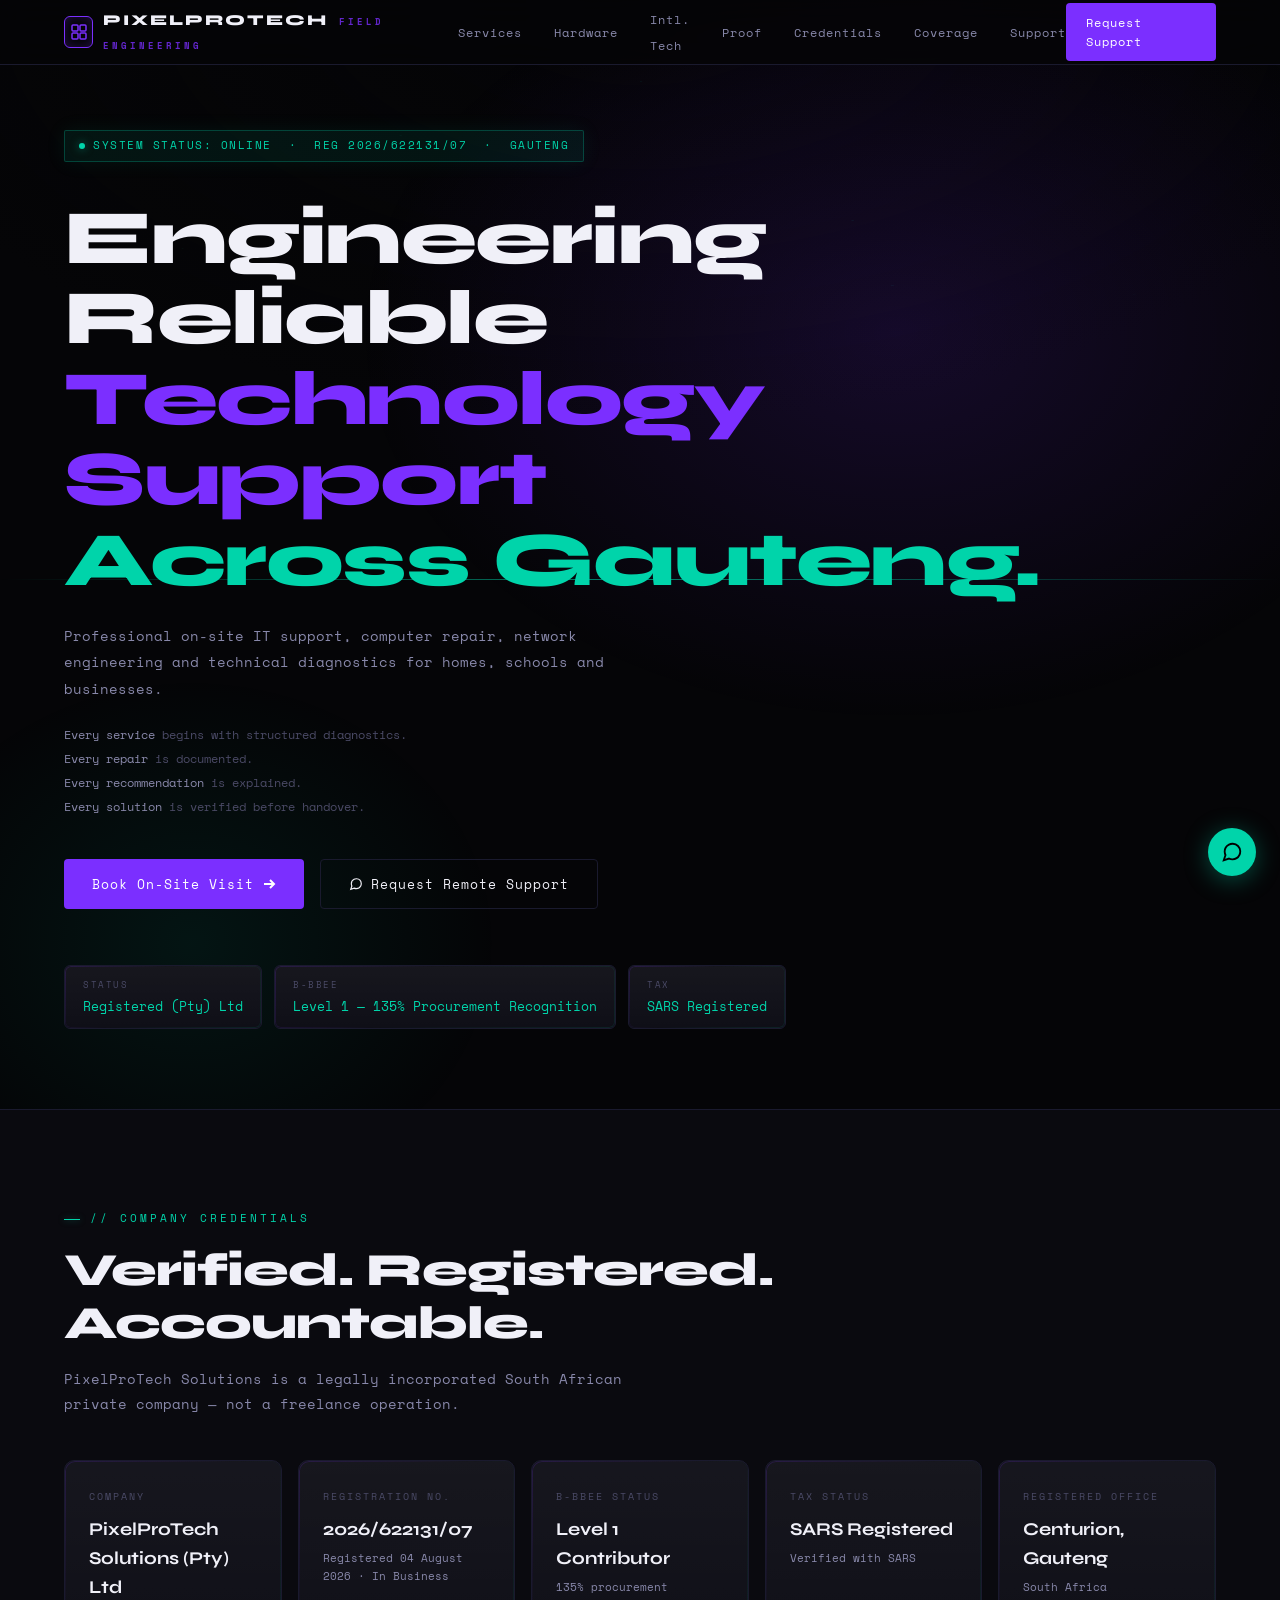
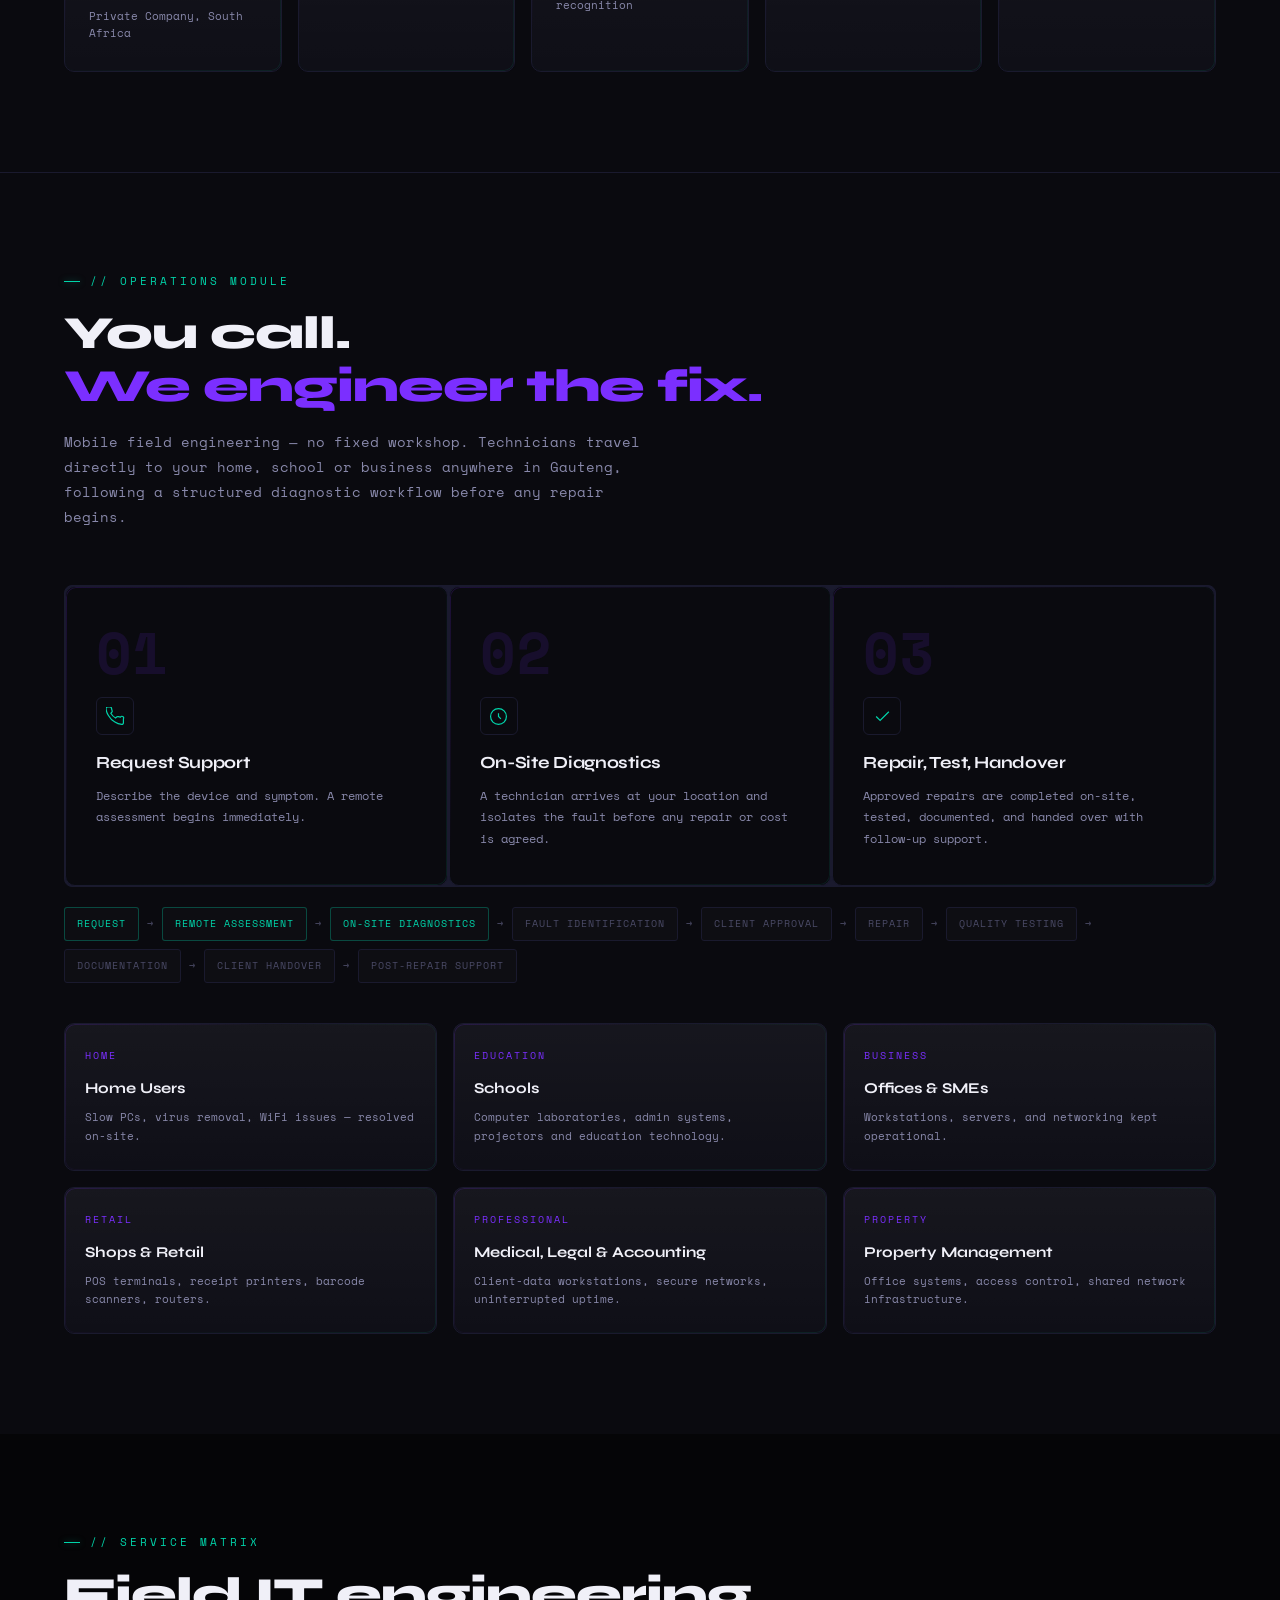
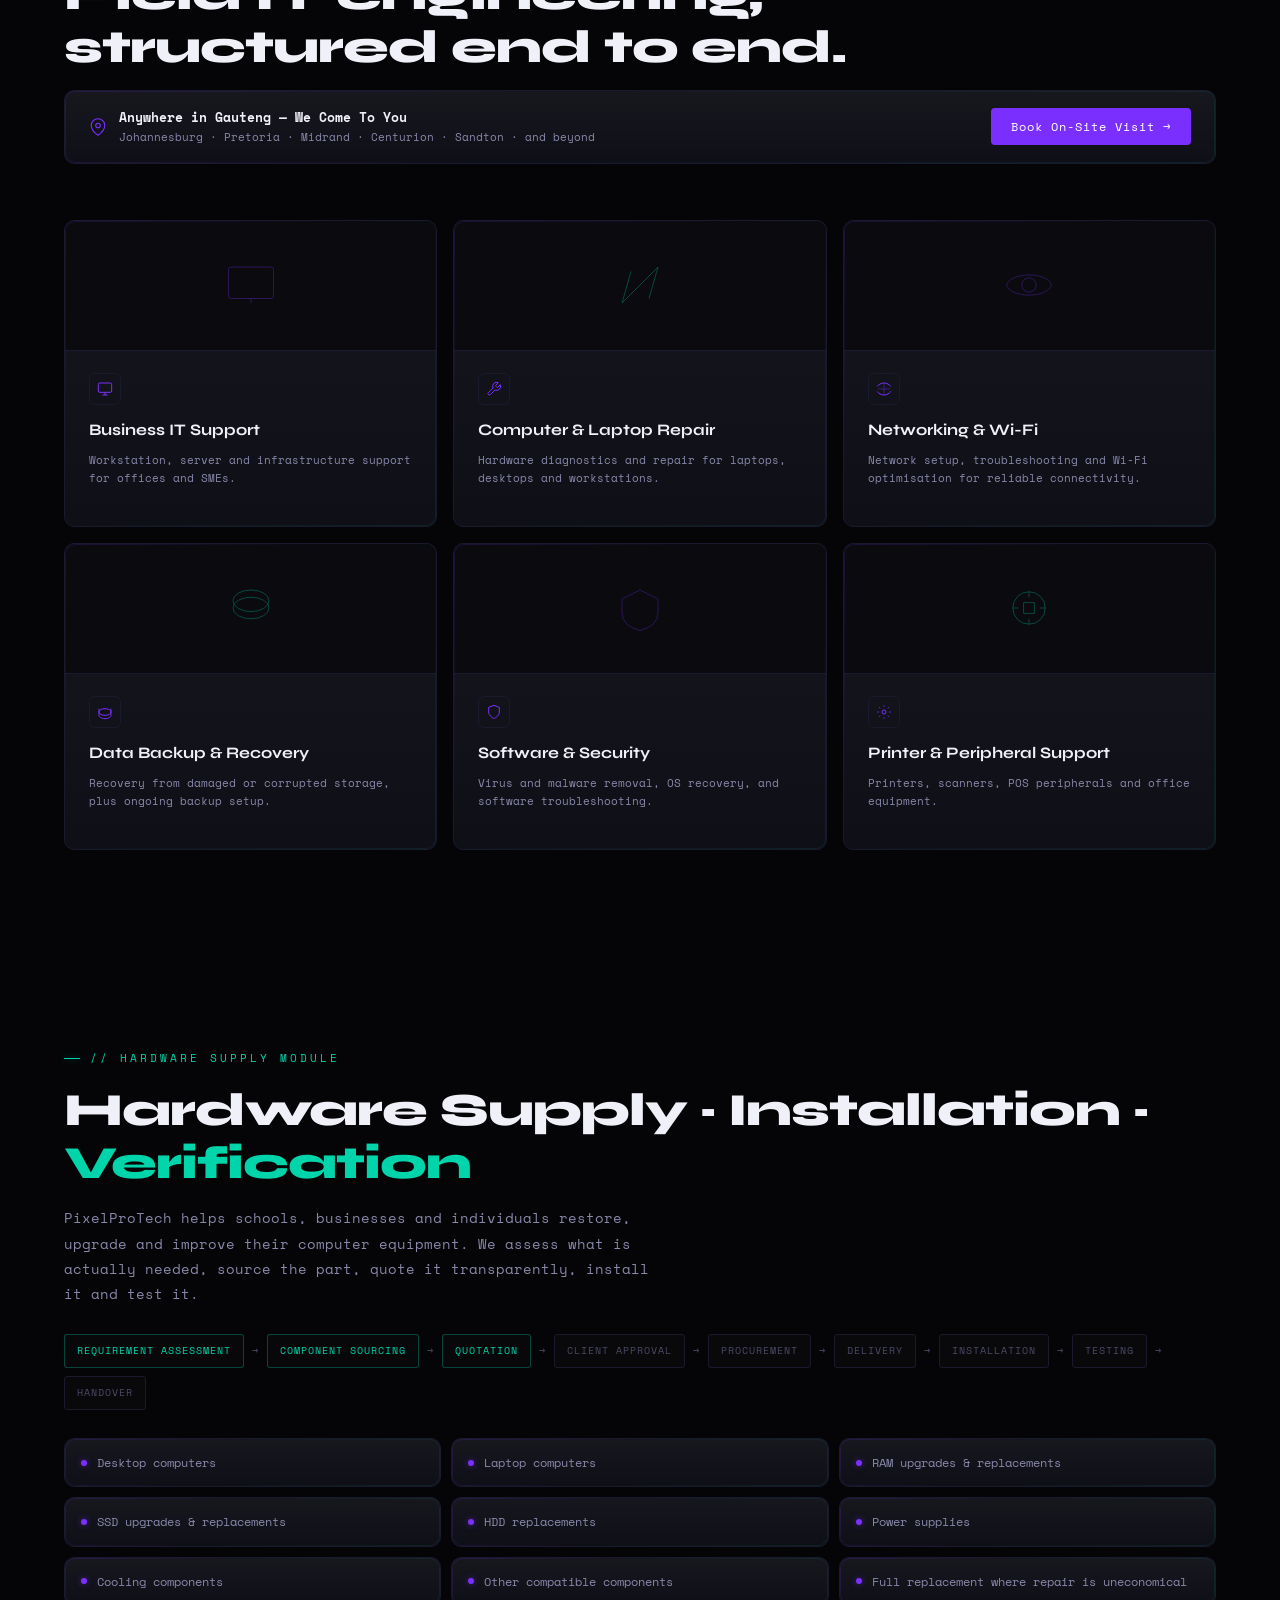
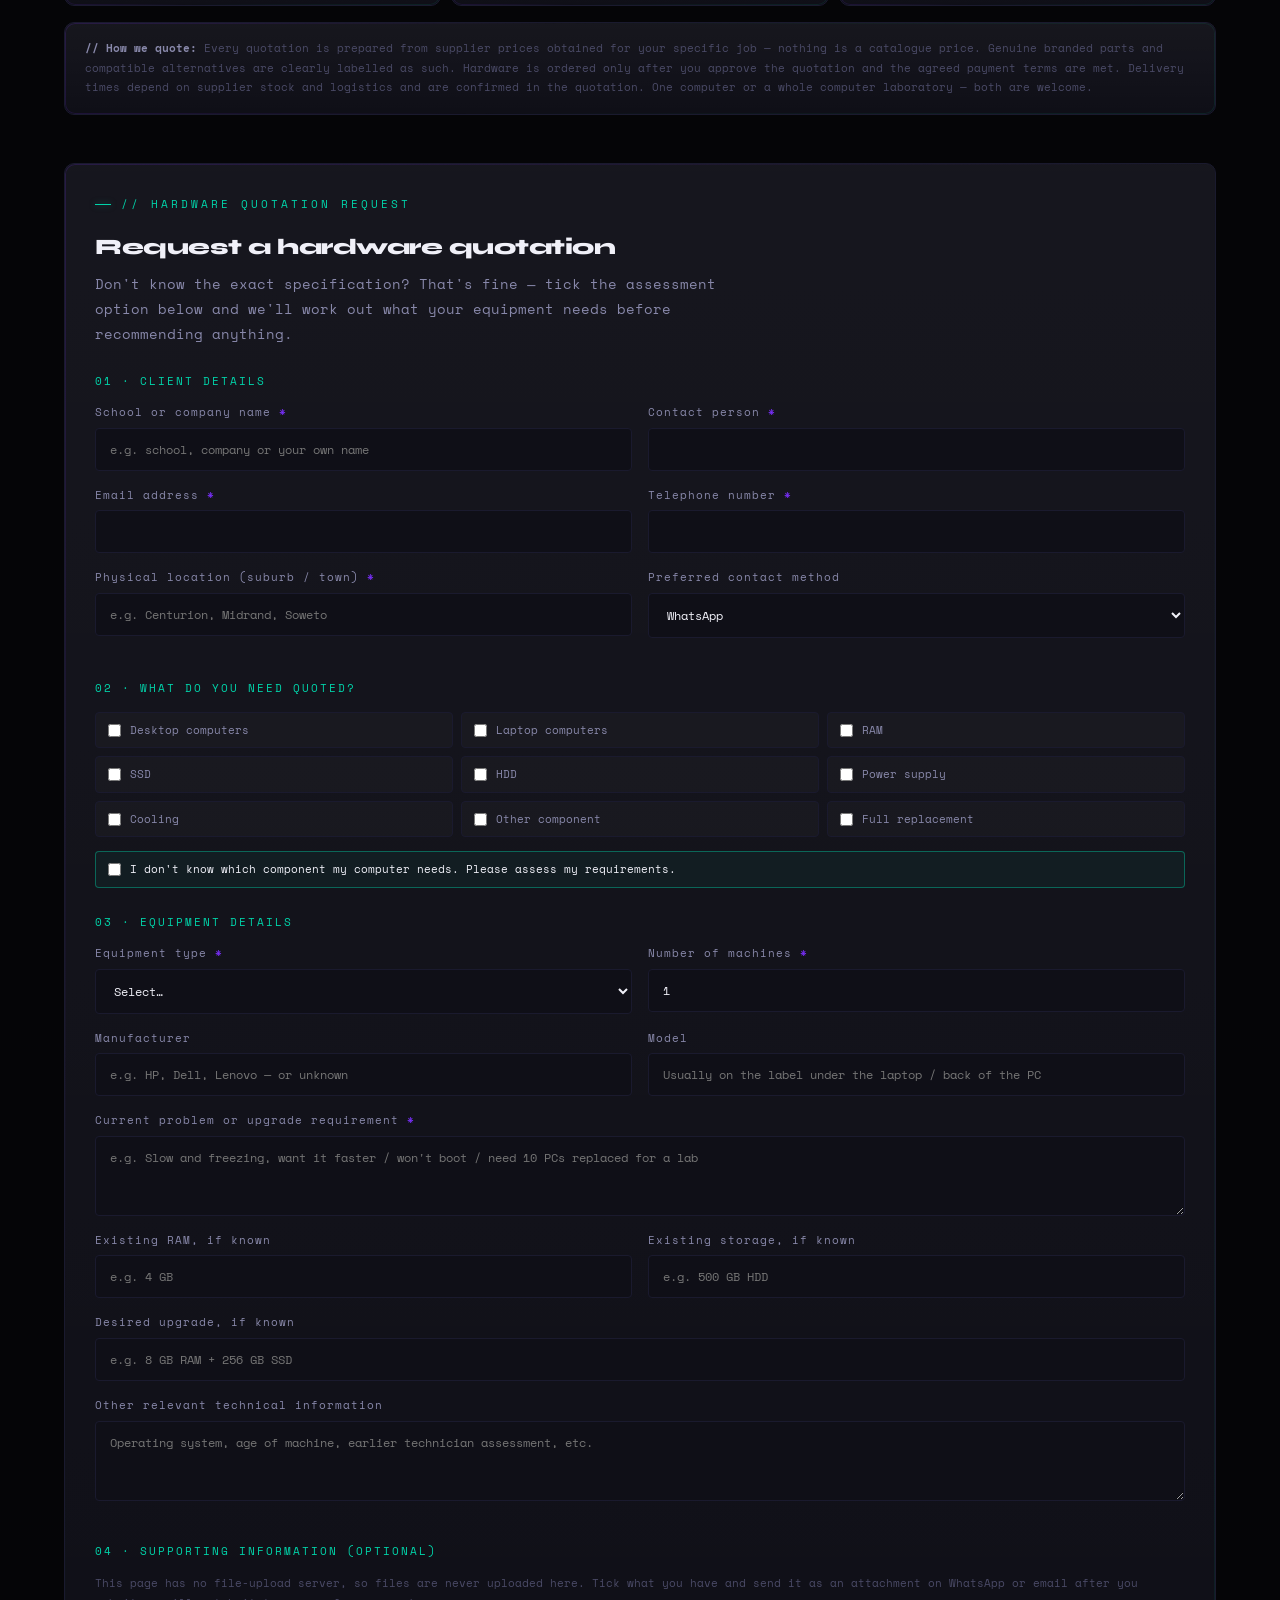
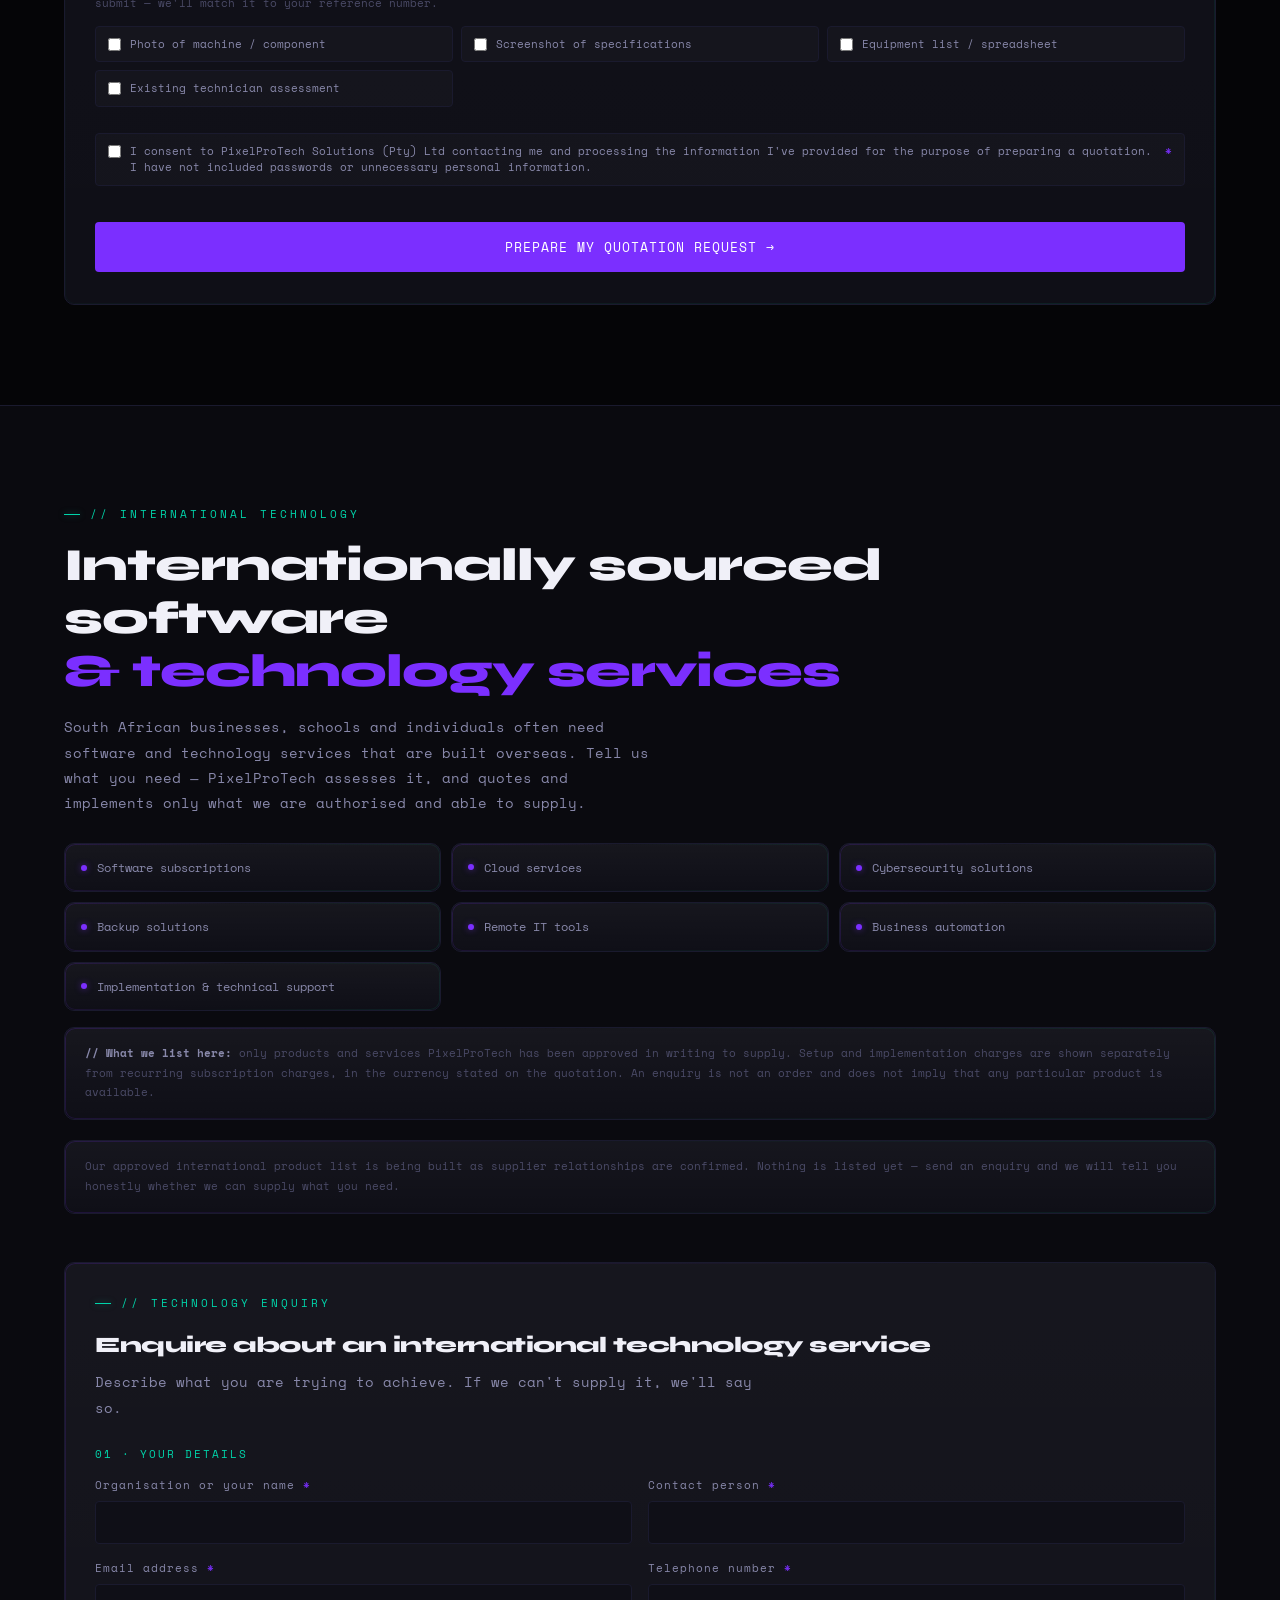
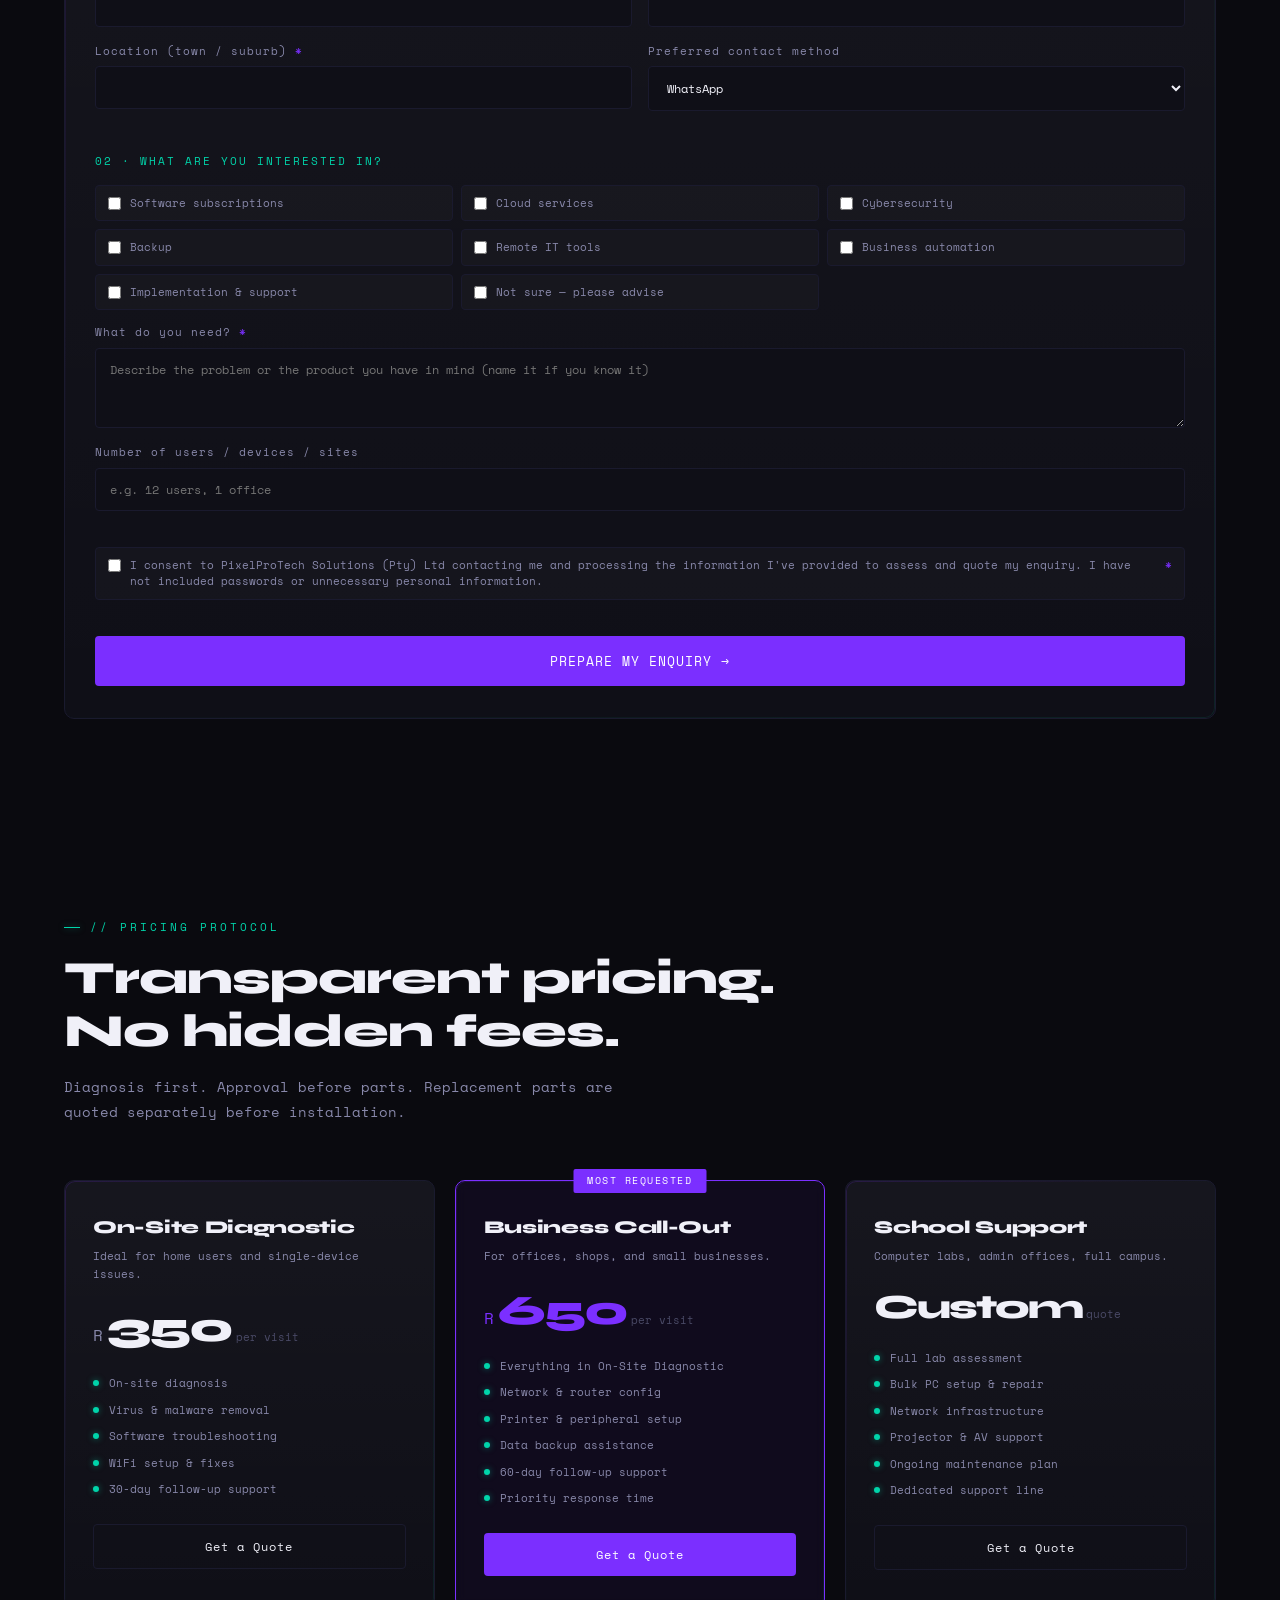
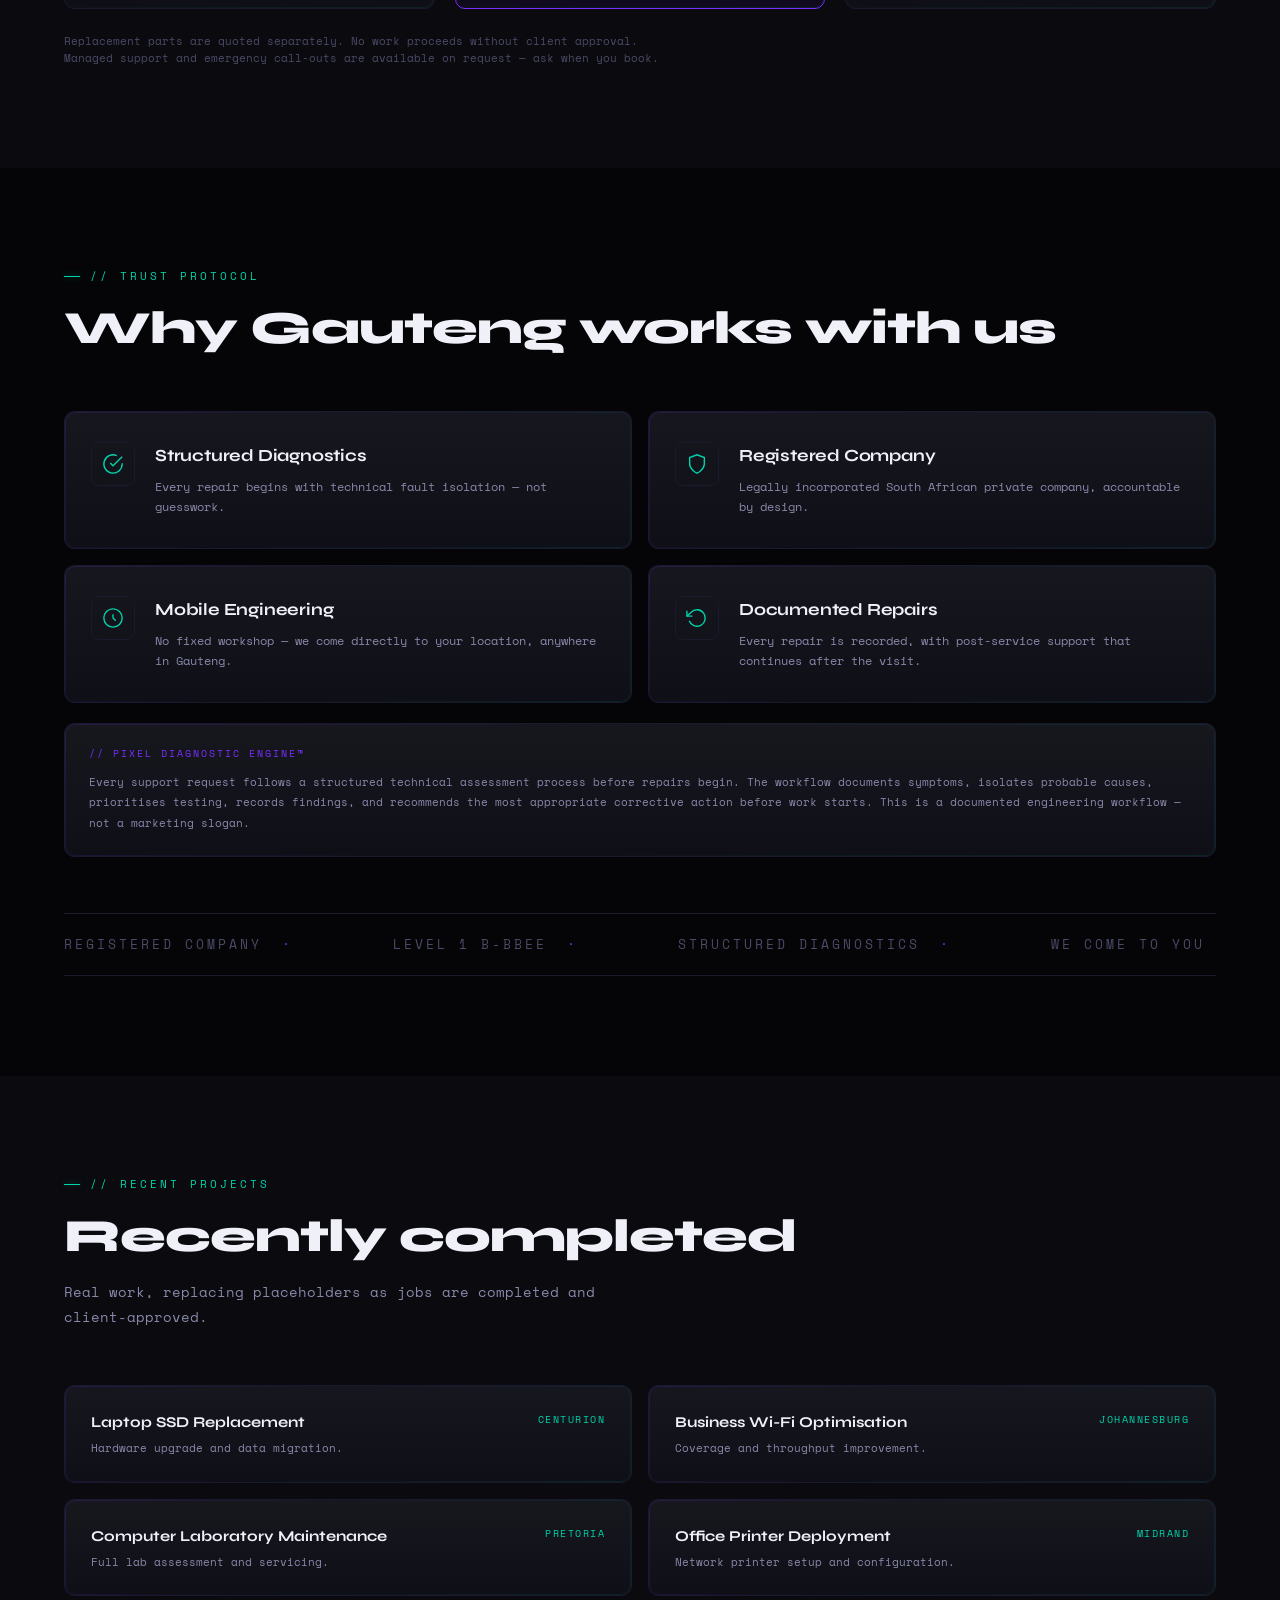
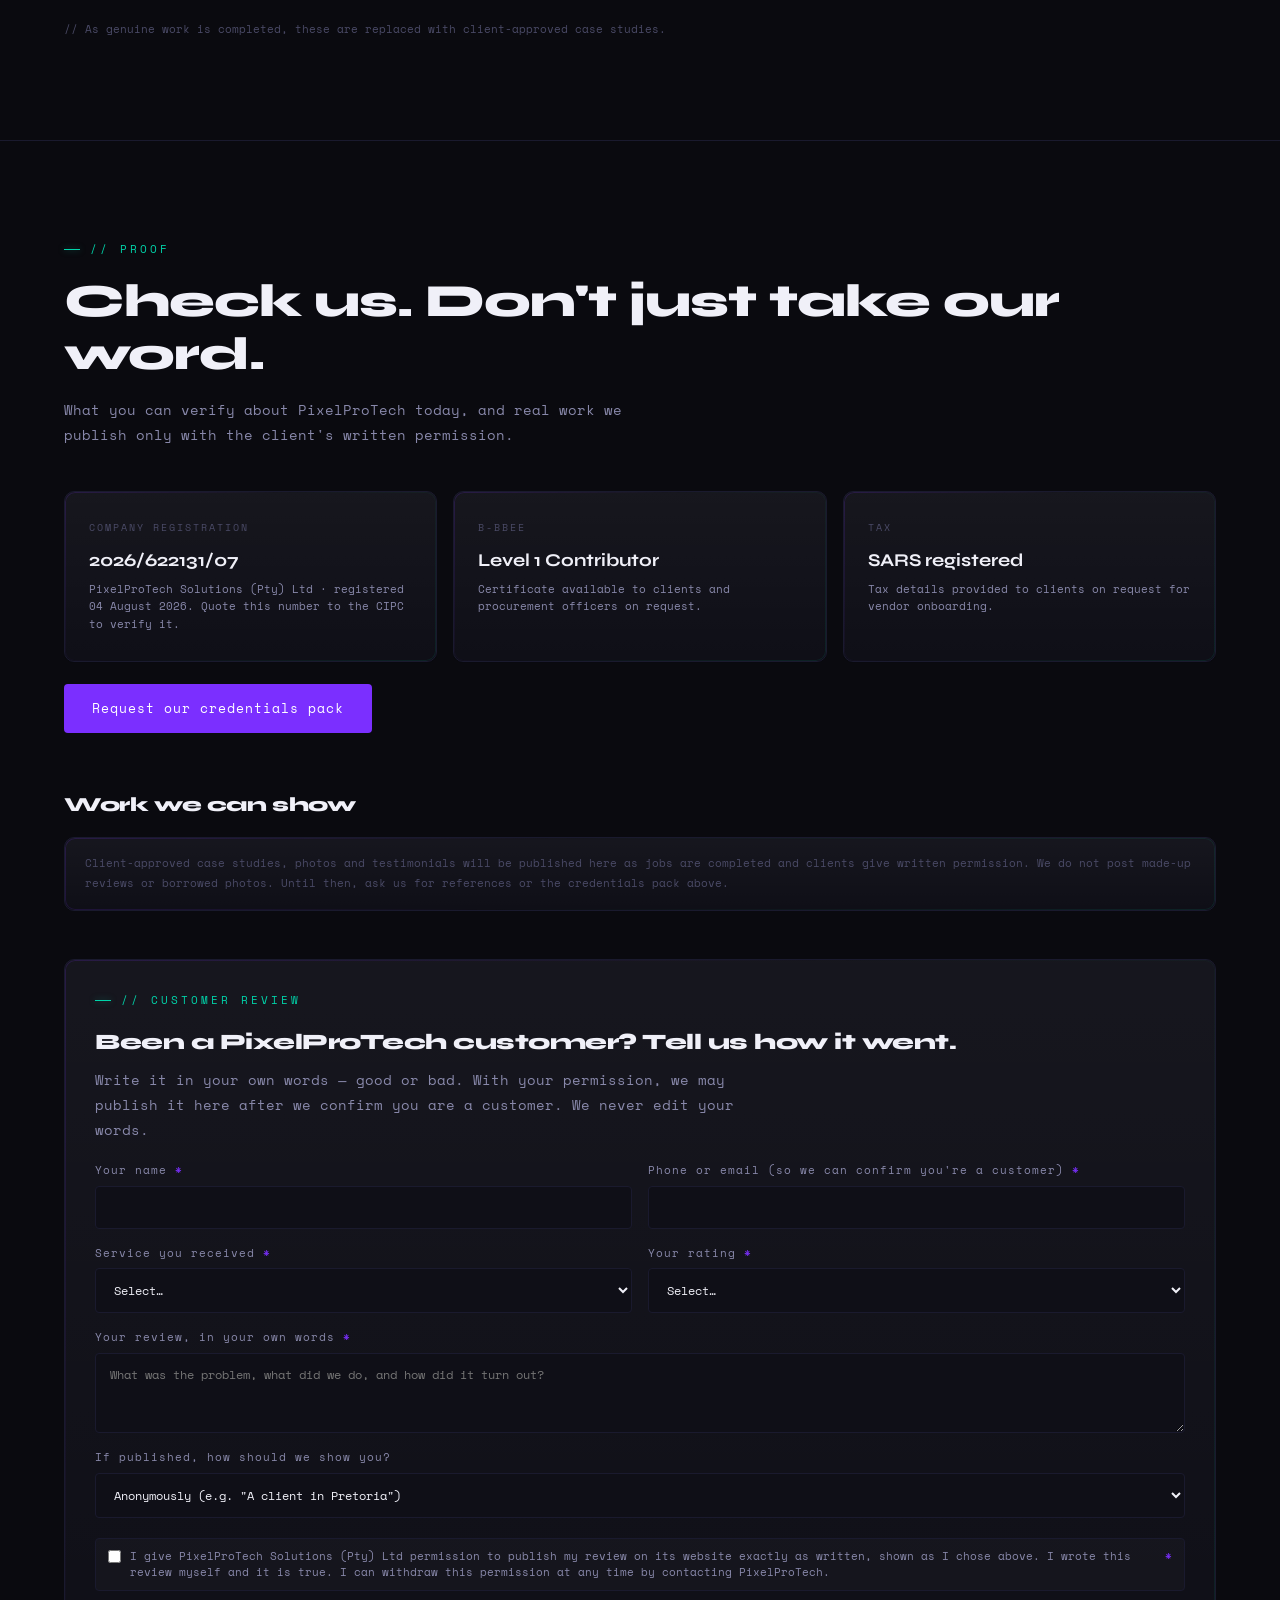
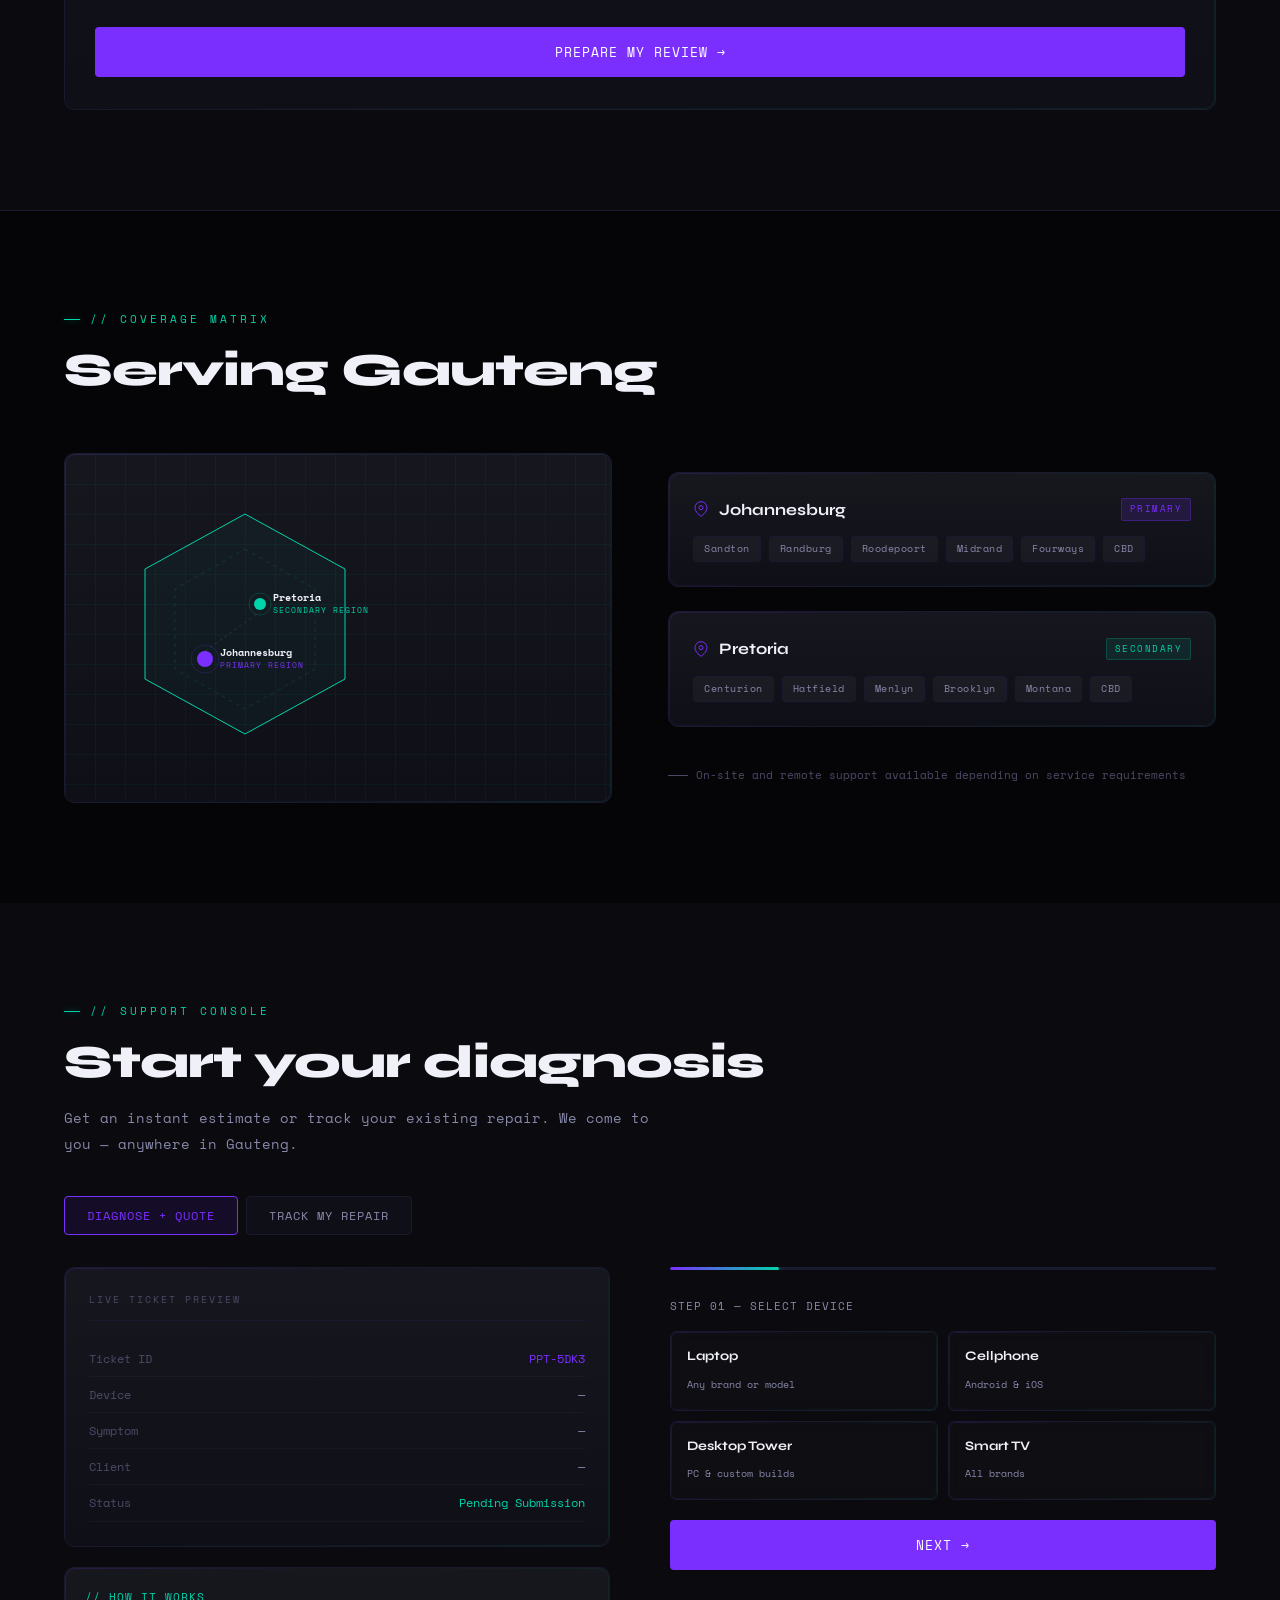
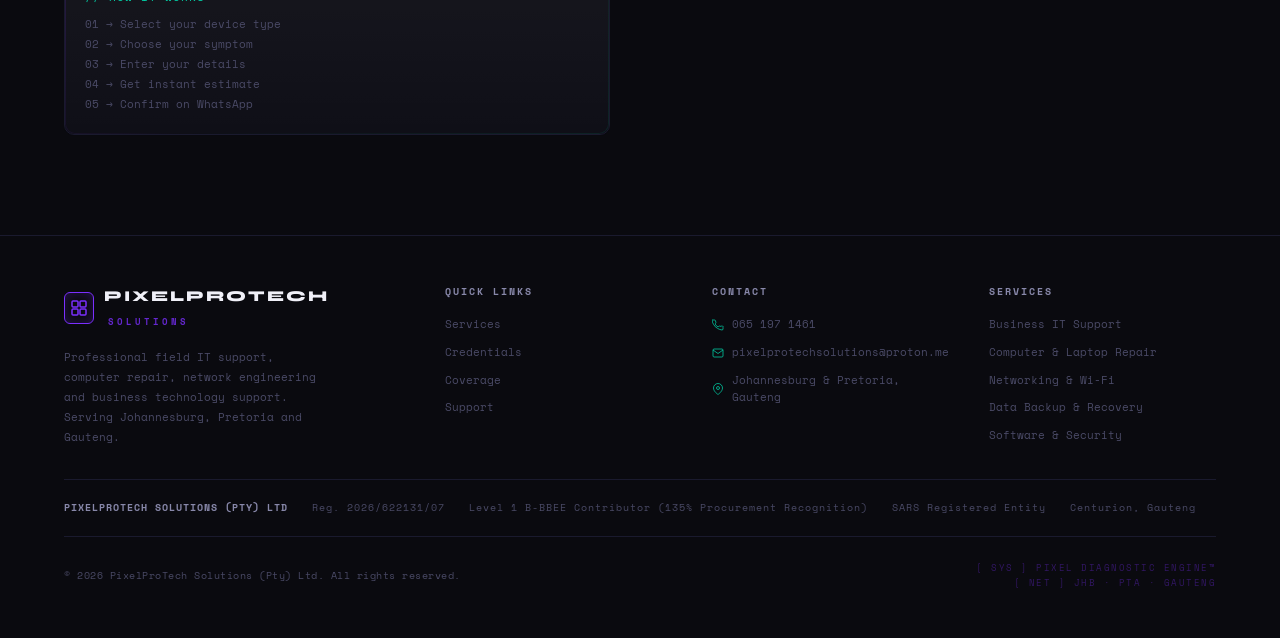
==== commit d065303a: "Add files via upload" ====
--- a/index.html
+++ b/index.html
@@ -351,6 +351,19 @@
 @media(max-width:900px){.hw-cats,.hw-checks{grid-template-columns:1fr 1fr}.hw-form-wrap{padding:24px 18px}}
 @media(max-width:560px){.hw-cats,.hw-checks{grid-template-columns:1fr}}
 
+/* ===== PROOF (added) ===== */
+.proof-grid{display:grid;grid-template-columns:repeat(3,1fr);gap:16px;margin-top:24px}
+.proof-card{overflow:hidden}
+.proof-card img{width:100%;height:190px;object-fit:cover;display:block;border-bottom:1px solid var(--border);background:var(--dark)}
+.proof-body{padding:20px 22px}
+.proof-type{font-family:var(--mono);font-size:10px;letter-spacing:2px;color:var(--teal);text-transform:uppercase;margin-bottom:8px}
+.proof-body h4{font-size:16px;font-weight:700;margin-bottom:6px}
+.proof-meta{font-family:var(--mono);font-size:10px;color:var(--dimmer);letter-spacing:1px;margin-bottom:10px}
+.proof-body p{font-family:var(--mono);font-size:11px;color:var(--muted);line-height:1.8}
+.cred-grid.proof-creds{grid-template-columns:repeat(3,1fr)}
+@media(max-width:900px){.proof-grid{grid-template-columns:1fr 1fr}.cred-grid.proof-creds{grid-template-columns:1fr}}
+@media(max-width:560px){.proof-grid{grid-template-columns:1fr}}
+
 [class*="watermark"],[class*="poweredby"],[class*="branding"],[id*="watermark"]{display:none!important}
 
 @media(max-width:900px){
@@ -394,6 +407,7 @@
       <li><a href="#services">Services</a></li>
       <li><a href="#hardware">Hardware</a></li>
       <li><a href="#intl">Intl. Tech</a></li>
+      <li><a href="#proof">Proof</a></li>
       <li><a href="#credentials">Credentials</a></li>
       <li><a href="#coverage">Coverage</a></li>
       <li><a href="#contact">Support</a></li>
@@ -967,6 +981,62 @@
       <div class="proj-card glass"><div><h4>Office Printer Deployment</h4><p>Network printer setup and configuration.</p></div><span class="proj-loc">Midrand</span></div>
     </div>
     <div class="projects-note">// As genuine work is completed, these are replaced with client-approved case studies.</div>
+  </div>
+</section>
+
+<!-- PROOF (added) -->
+<section class="hardware" id="proof" style="background:var(--dark);border-top:1px solid var(--border);border-bottom:1px solid var(--border)">
+  <div class="section-inner">
+    <span class="hud-tag">// Proof</span>
+    <h2 class="section-title">Check us. Don't just take our word.</h2>
+    <p class="section-sub">What you can verify about PixelProTech today, and real work we publish only with the client's written permission.</p>
+
+    <div class="cred-grid proof-creds">
+      <div class="cred-card glass"><div class="cc-label">Company registration</div><div class="cc-val">2026/622131/07</div><div class="cc-sub">PixelProTech Solutions (Pty) Ltd · registered 04 August 2026. Quote this number to the CIPC to verify it.</div></div>
+      <div class="cred-card glass"><div class="cc-label">B-BBEE</div><div class="cc-val">Level 1 Contributor</div><div class="cc-sub">Certificate available to clients and procurement officers on request.</div></div>
+      <div class="cred-card glass"><div class="cc-label">Tax</div><div class="cc-val">SARS registered</div><div class="cc-sub">Tax details provided to clients on request for vendor onboarding.</div></div>
+    </div>
+    <div class="hero-btns" style="margin:22px 0 0">
+      <a class="btn-primary" id="proof-pack" href="#" target="_blank" rel="noopener">Request our credentials pack</a>
+    </div>
+
+    <h3 style="font-size:20px;font-weight:800;margin:56px 0 4px;letter-spacing:-.4px">Work we can show</h3>
+    <div id="proof-wall"></div>
+
+    <div class="hw-form-wrap glass" id="rv-box">
+      <span class="hud-tag">// Customer review</span>
+      <h3>Been a PixelProTech customer? Tell us how it went.</h3>
+      <p class="section-sub" style="max-width:680px">Write it in your own words — good or bad. With your permission, we may publish it here after we confirm you are a customer. We never edit your words.</p>
+      <form id="rv-form" novalidate onsubmit="return rvSubmit(event)" autocomplete="off">
+        <div class="form-row" style="margin-top:20px">
+          <div class="form-group"><label for="rv-name">Your name <span class="req">*</span></label><input type="text" id="rv-name" maxlength="80"></div>
+          <div class="form-group"><label for="rv-contact">Phone or email (so we can confirm you're a customer) <span class="req">*</span></label><input type="text" id="rv-contact" maxlength="120"></div>
+        </div>
+        <div class="form-row">
+          <div class="form-group"><label for="rv-service">Service you received <span class="req">*</span></label>
+            <select id="rv-service"><option value="">Select…</option><option>Computer / laptop repair</option><option>Hardware upgrade or supply</option><option>Networking / Wi-Fi</option><option>Data backup / recovery</option><option>Software / security</option><option>School or office support</option><option>International technology service</option><option>Other</option></select></div>
+          <div class="form-group"><label for="rv-rating">Your rating <span class="req">*</span></label>
+            <select id="rv-rating"><option value="">Select…</option><option value="5">5 — Excellent</option><option value="4">4 — Good</option><option value="3">3 — Okay</option><option value="2">2 — Poor</option><option value="1">1 — Bad</option></select></div>
+        </div>
+        <div class="form-group"><label for="rv-text">Your review, in your own words <span class="req">*</span></label><textarea id="rv-text" maxlength="900" placeholder="What was the problem, what did we do, and how did it turn out?"></textarea></div>
+        <div class="form-group"><label for="rv-display">If published, how should we show you?</label>
+          <select id="rv-display"><option value="anonymous">Anonymously (e.g. "A client in Pretoria")</option><option value="named">With my name as typed above</option></select></div>
+        <label class="hw-check hw-consent"><input type="checkbox" id="rv-consent"> I give PixelProTech Solutions (Pty) Ltd permission to publish my review on its website exactly as written, shown as I chose above. I wrote this review myself and it is true. I can withdraw this permission at any time by contacting PixelProTech. <span class="req" style="color:var(--purple)">*</span></label>
+        <div class="hw-err" id="rv-err" role="alert" aria-live="polite"></div>
+        <button type="submit" class="submit-btn" style="margin-top:8px">PREPARE MY REVIEW →</button>
+      </form>
+      <div class="hw-result" id="rv-result">
+        <div style="font-family:var(--mono);font-size:10px;color:var(--dimmer);letter-spacing:2px">REVIEW REFERENCE</div>
+        <div class="hw-ref" id="rv-ref"></div>
+        <p><strong style="color:var(--white)">Your review is ready but not yet sent.</strong> Tap a button below so it opens with everything filled in, then press send. It is published only after we confirm you are a customer — it does not appear on the site automatically.</p>
+        <pre id="rv-preview"></pre>
+        <div class="hw-actions">
+          <a class="btn-primary" id="rv-wa" href="#" target="_blank" rel="noopener">Send on WhatsApp</a>
+          <a class="btn-secondary" id="rv-mail" href="#">Send by email</a>
+          <button type="button" class="btn-secondary" onclick="rvReset()">Write another</button>
+        </div>
+      </div>
+    </div>
   </div>
 </section>
 
@@ -1519,6 +1589,31 @@
    INTL_CATALOGUE is intentionally EMPTY. Fill it (from hardware-admin.html > Intl Tech Partners > Catalogue export)
    only with products PixelProTech has written approval to supply. */
 var INTL_CATALOGUE = [];
+/* PROOF_ITEMS is intentionally EMPTY. Fill it (from hardware-admin.html > Proof wall > export) only with
+   work the client has permitted in writing. Never add invented jobs or testimonials. */
+var PROOF_ITEMS = [];
+(function(){
+  var a=document.getElementById('proof-pack');
+  if(a)a.href='https://wa.me/27651971461?text='+encodeURIComponent('Hi PixelProTech, please send me your credentials pack (company registration, B-BBEE certificate and tax details) for vendor onboarding.');
+  var box=document.getElementById('proof-wall');if(!box)return;
+  if(!PROOF_ITEMS.length){
+    var d=document.createElement('div');d.className='hw-honest glass';
+    d.textContent='Client-approved case studies, photos and testimonials will be published here as jobs are completed and clients give written permission. We do not post made-up reviews or borrowed photos. Until then, ask us for references or the credentials pack above.';
+    box.appendChild(d);return;
+  }
+  var grid=document.createElement('div');grid.className='proof-grid';
+  PROOF_ITEMS.forEach(function(p){
+    var c=document.createElement('div');c.className='proof-card glass';
+    if(p.image){var im=document.createElement('img');im.src=p.image;im.alt=p.title||'';im.loading='lazy';im.onerror=function(){im.remove();};c.appendChild(im);}
+    var b=document.createElement('div');b.className='proof-body';
+    var t=document.createElement('div');t.className='proof-type';t.textContent=p.type||'';b.appendChild(t);
+    var h=document.createElement('h4');h.textContent=p.title||'';b.appendChild(h);
+    var m=document.createElement('div');m.className='proof-meta';m.textContent=[p.client,p.rating?p.rating+'/5':'',p.location,p.date].filter(Boolean).join(' · ');b.appendChild(m);
+    if(p.summary){var s=document.createElement('p');s.textContent=p.summary;b.appendChild(s);}
+    c.appendChild(b);grid.appendChild(c);
+  });
+  box.appendChild(grid);
+})();
 (function(){
   var box=document.getElementById('ix-catalogue');if(!box)return;
   if(!INTL_CATALOGUE.length){
@@ -1540,6 +1635,42 @@
   });
   box.appendChild(grid);
 })();
+/* ===== CUSTOMER REVIEW FORM (added) ===== */
+var rvText='';
+function rvVal(id){return (document.getElementById(id).value||'').replace(/[\u0000-\u0008\u000B-\u001F]/g,'').trim();}
+function rvRef(){var c='ABCDEFGHJKLMNPQRSTUVWXYZ23456789',r='RV-';for(var i=0;i<6;i++)r+=c[Math.floor(Math.random()*c.length)];return r;}
+function rvSubmit(e){
+  e.preventDefault();
+  var err=document.getElementById('rv-err');err.textContent='';
+  var f={name:rvVal('rv-name'),contact:rvVal('rv-contact'),service:rvVal('rv-service'),rating:rvVal('rv-rating'),text:rvVal('rv-text'),display:rvVal('rv-display')};
+  var msg=null;
+  if(!f.name)msg='Please enter your name.';
+  else if(!f.contact||f.contact.length<5)msg='Please enter a phone number or email so we can confirm you are a customer.';
+  else if(!f.service)msg='Please choose the service you received.';
+  else if(!f.rating)msg='Please choose a rating.';
+  else if(f.text.length<15)msg='Please write a little more about your experience.';
+  else if(!document.getElementById('rv-consent').checked)msg='Please tick the permission box if you want your review considered for publishing.';
+  if(msg){err.textContent=msg;return false;}
+  var ref=rvRef(),L=[];
+  L.push('CUSTOMER REVIEW — '+ref);L.push('');
+  L.push('Name: '+f.name);L.push('Contact: '+f.contact);L.push('Service received: '+f.service);L.push('Rating: '+f.rating+'/5');
+  L.push('Display as: '+(f.display==='named'?'named':'anonymous'));
+  L.push('Review: '+f.text.replace(/\s*\n+\s*/g,' '));
+  L.push('');L.push('Permission to publish: Yes. I wrote this review myself and it is true.');
+  rvText=L.join('\n');
+  document.getElementById('rv-ref').textContent=ref;
+  document.getElementById('rv-preview').textContent=rvText;
+  document.getElementById('rv-wa').href='https://wa.me/27651971461?text='+encodeURIComponent(rvText);
+  document.getElementById('rv-mail').href='mailto:pixelprotechsolutions@proton.me?subject='+encodeURIComponent('Customer review '+ref)+'&body='+encodeURIComponent(rvText);
+  document.getElementById('rv-form').style.display='none';
+  var r=document.getElementById('rv-result');r.style.display='block';r.scrollIntoView({behavior:'smooth',block:'start'});
+  return false;
+}
+function rvReset(){
+  document.getElementById('rv-form').reset();document.getElementById('rv-form').style.display='block';
+  document.getElementById('rv-result').style.display='none';document.getElementById('rv-err').textContent='';rvText='';
+  document.getElementById('rv-box').scrollIntoView({behavior:'smooth'});
+}
 var ixText='';
 function ixVal(id){return (document.getElementById(id).value||'').replace(/[\u0000-\u0008\u000B-\u001F]/g,'').trim();}
 function ixRef(){var c='ABCDEFGHJKLMNPQRSTUVWXYZ23456789',r='IT-';for(var i=0;i<6;i++)r+=c[Math.floor(Math.random()*c.length)];return r;}
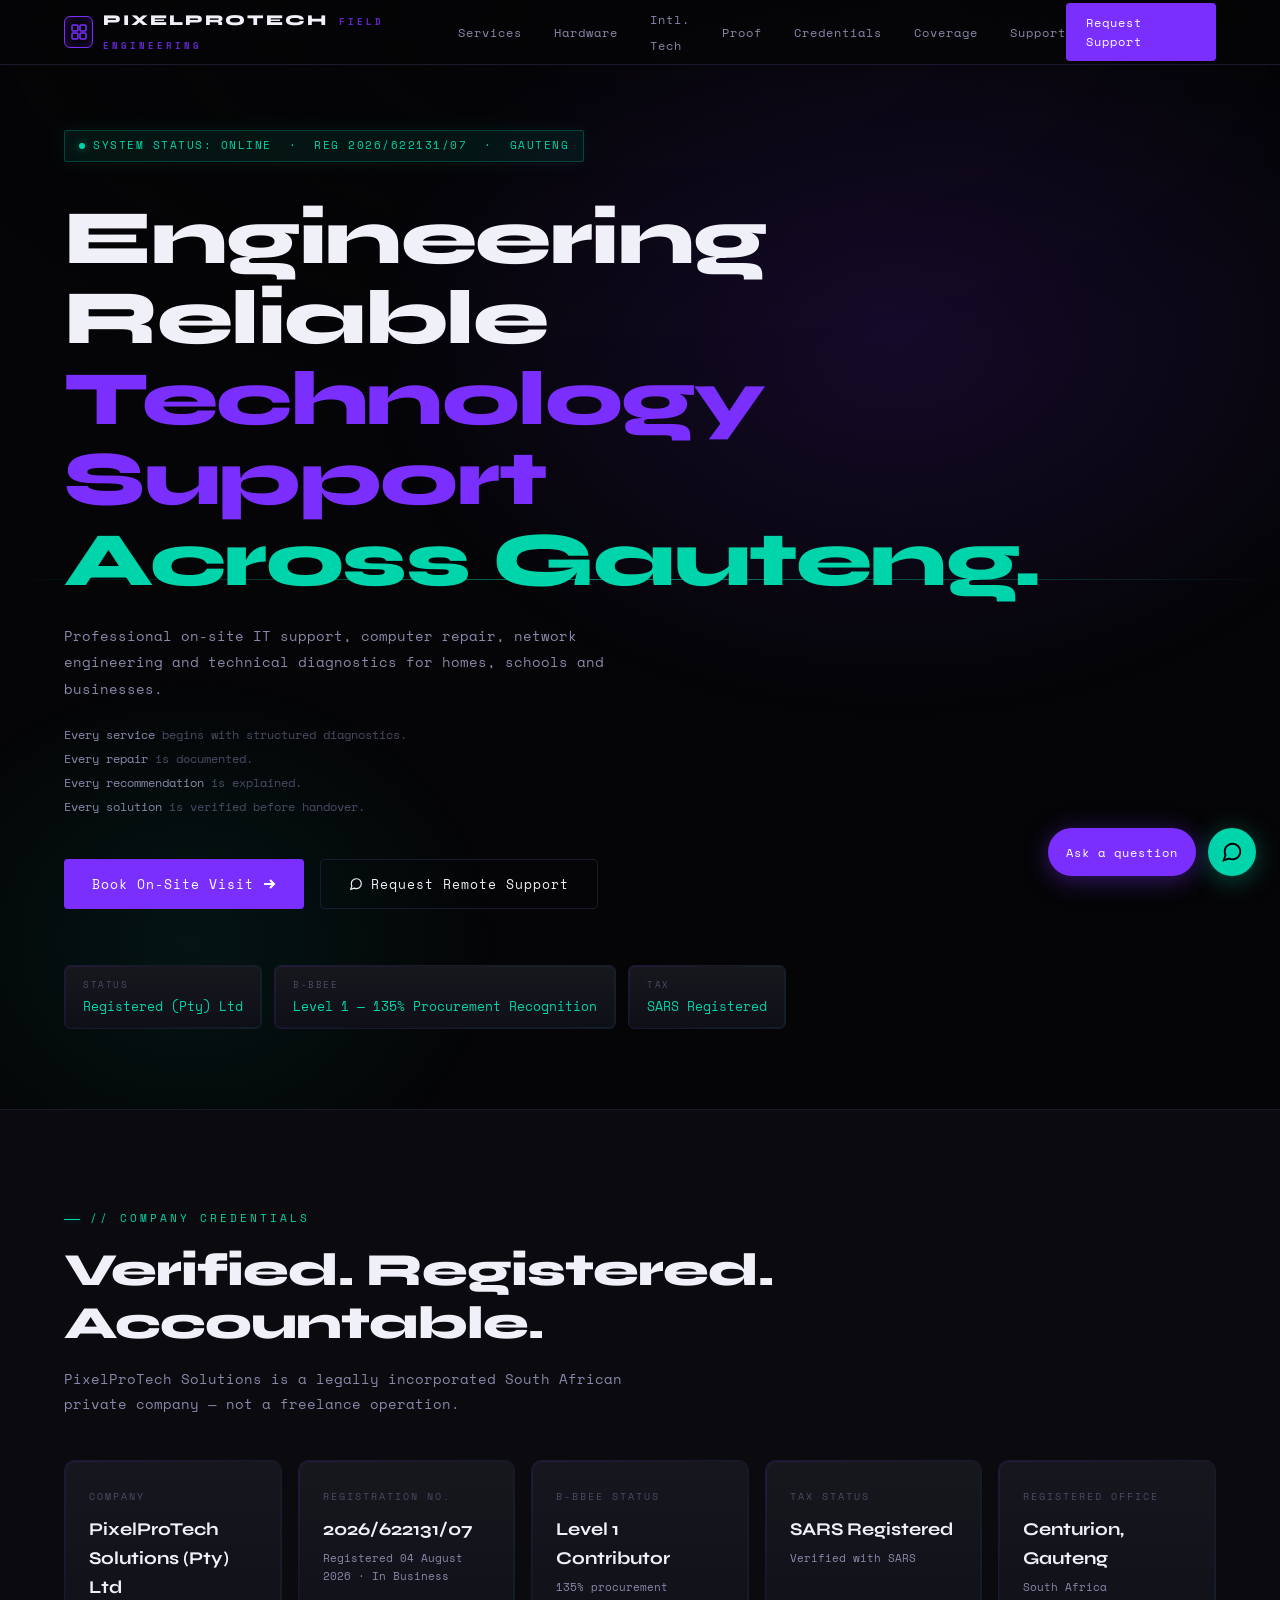
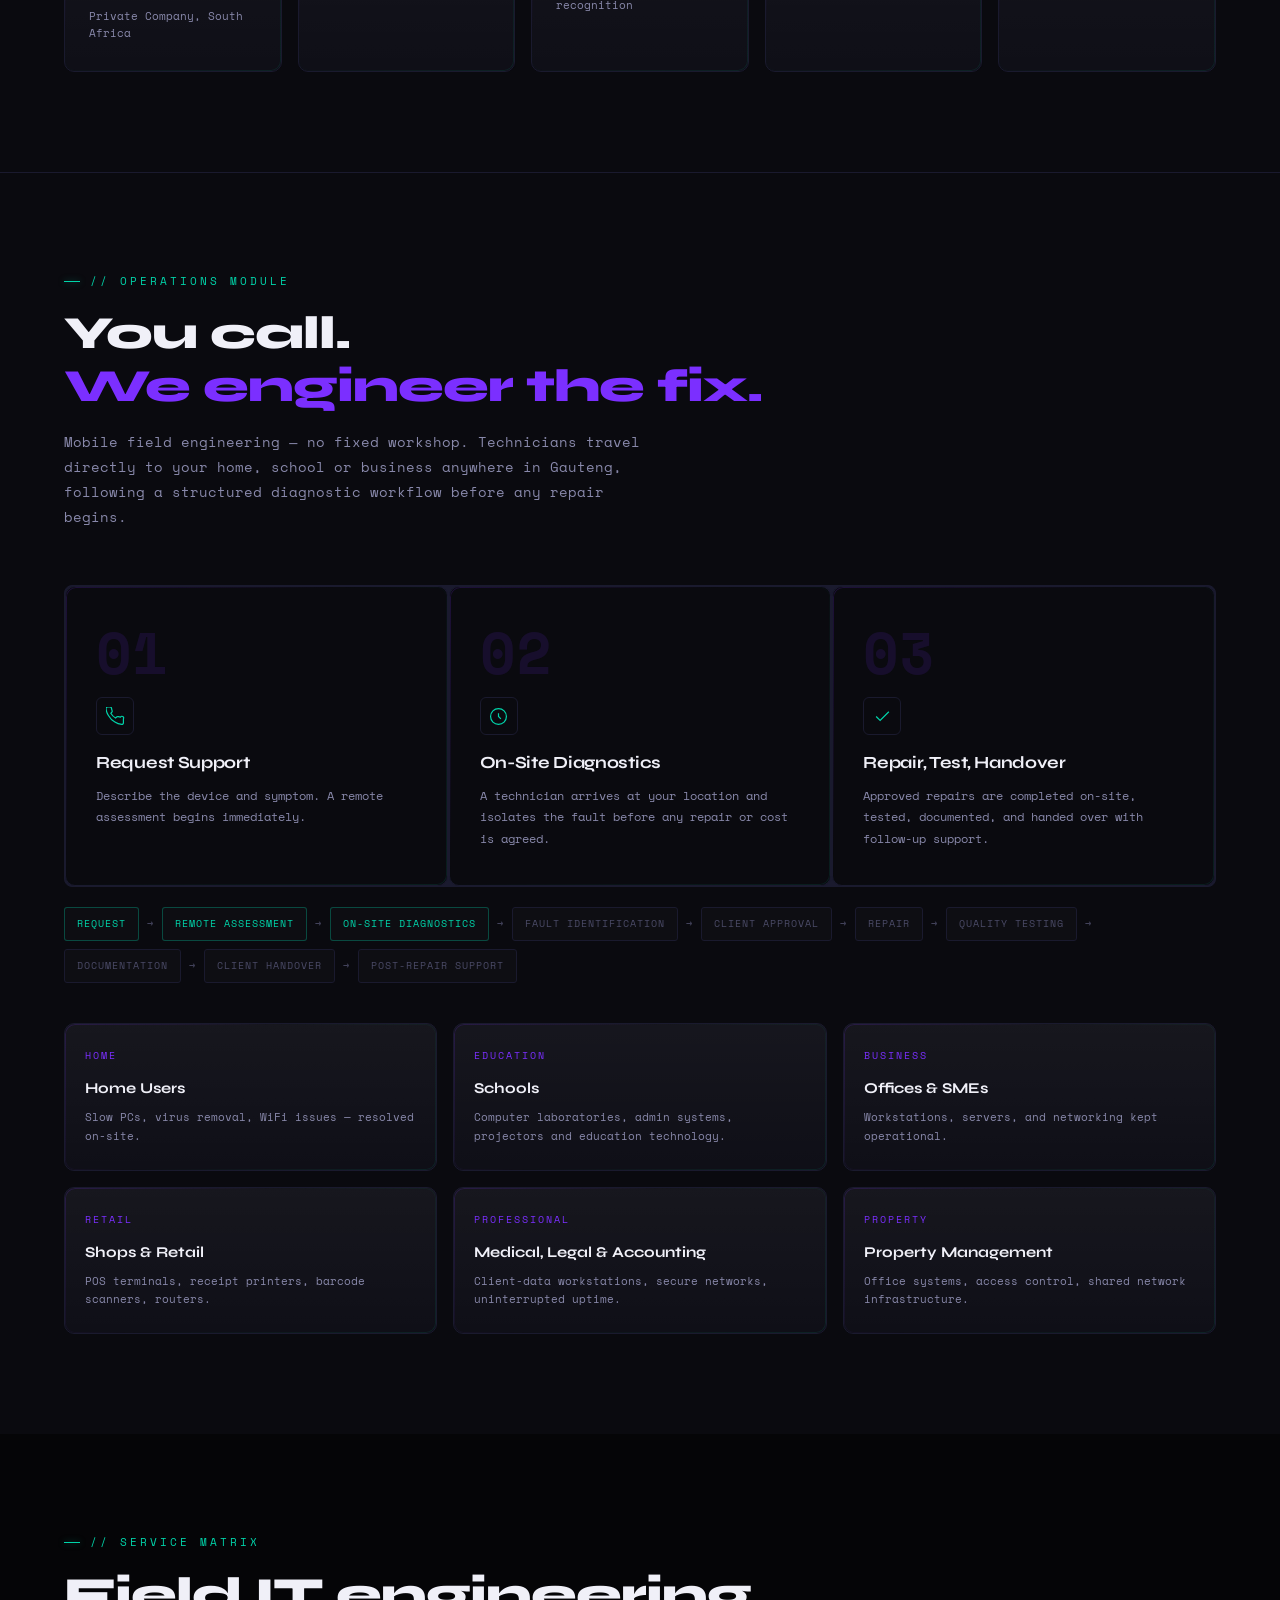
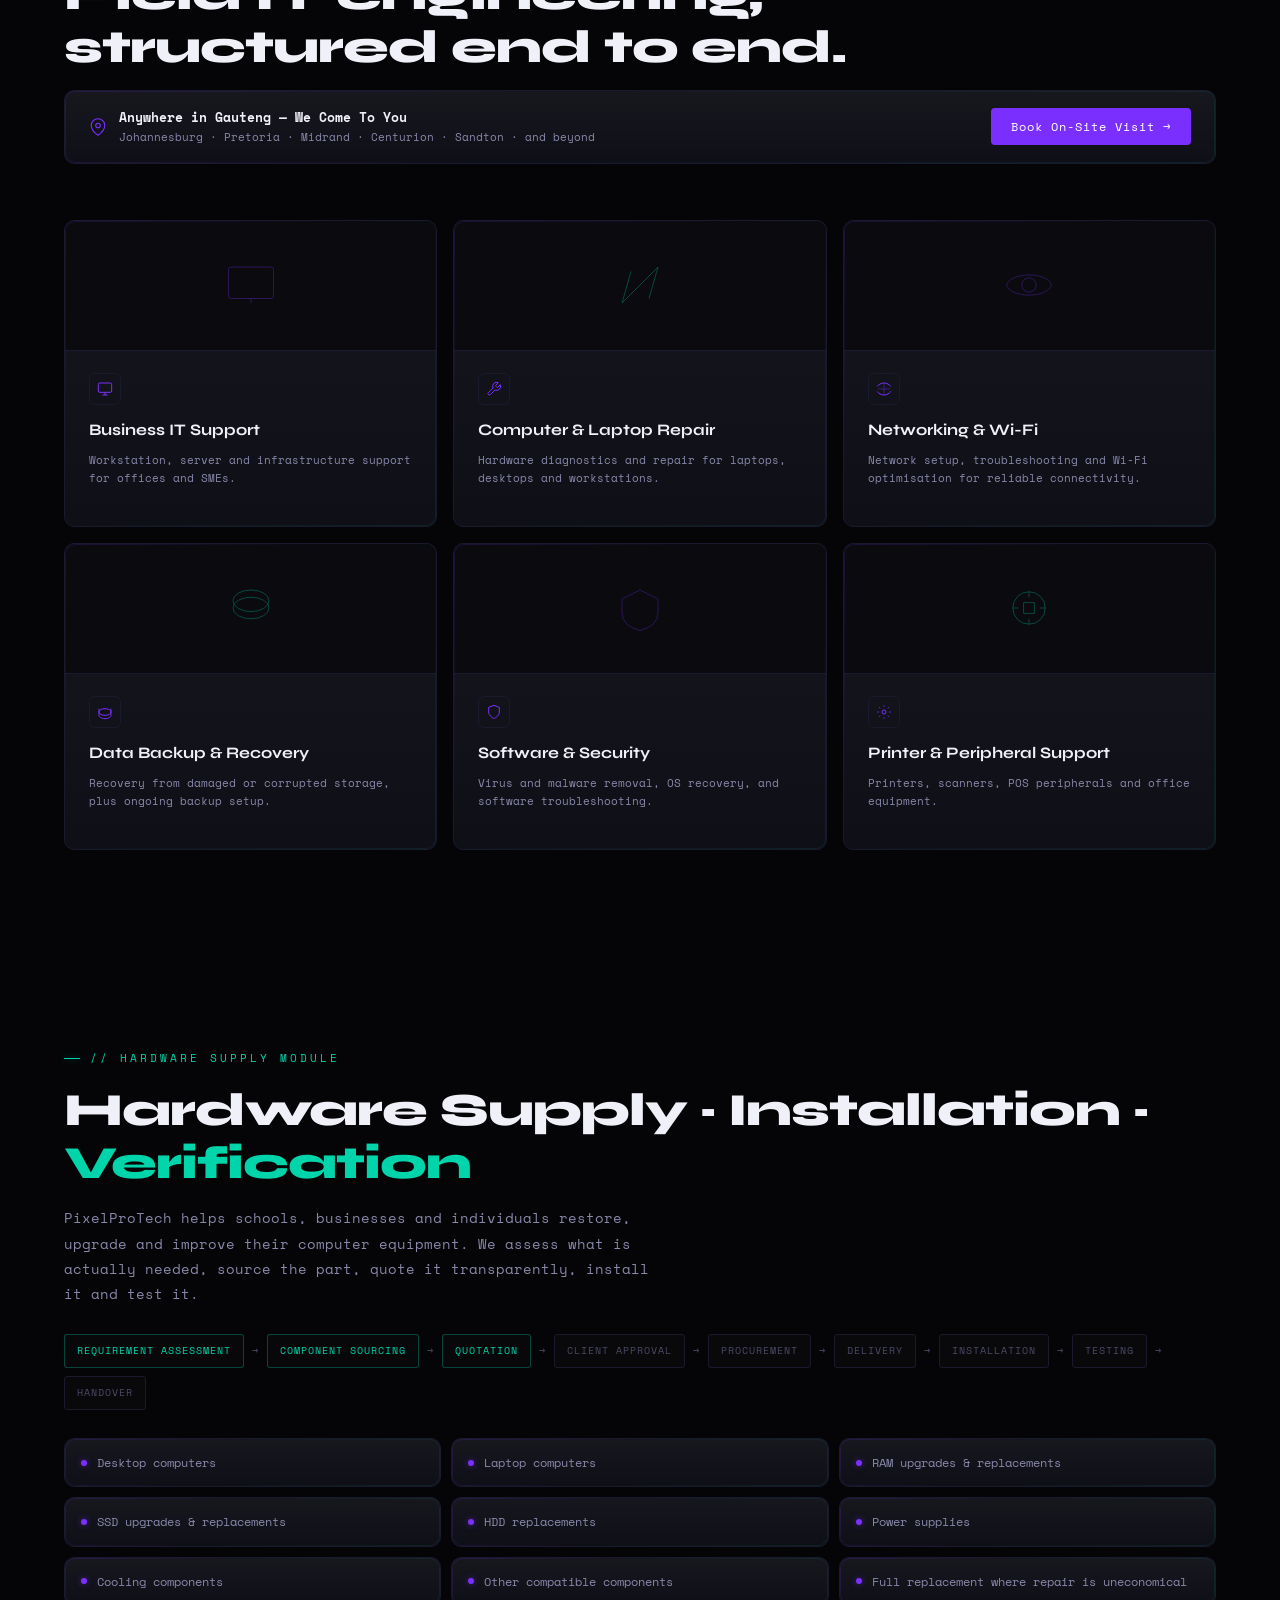
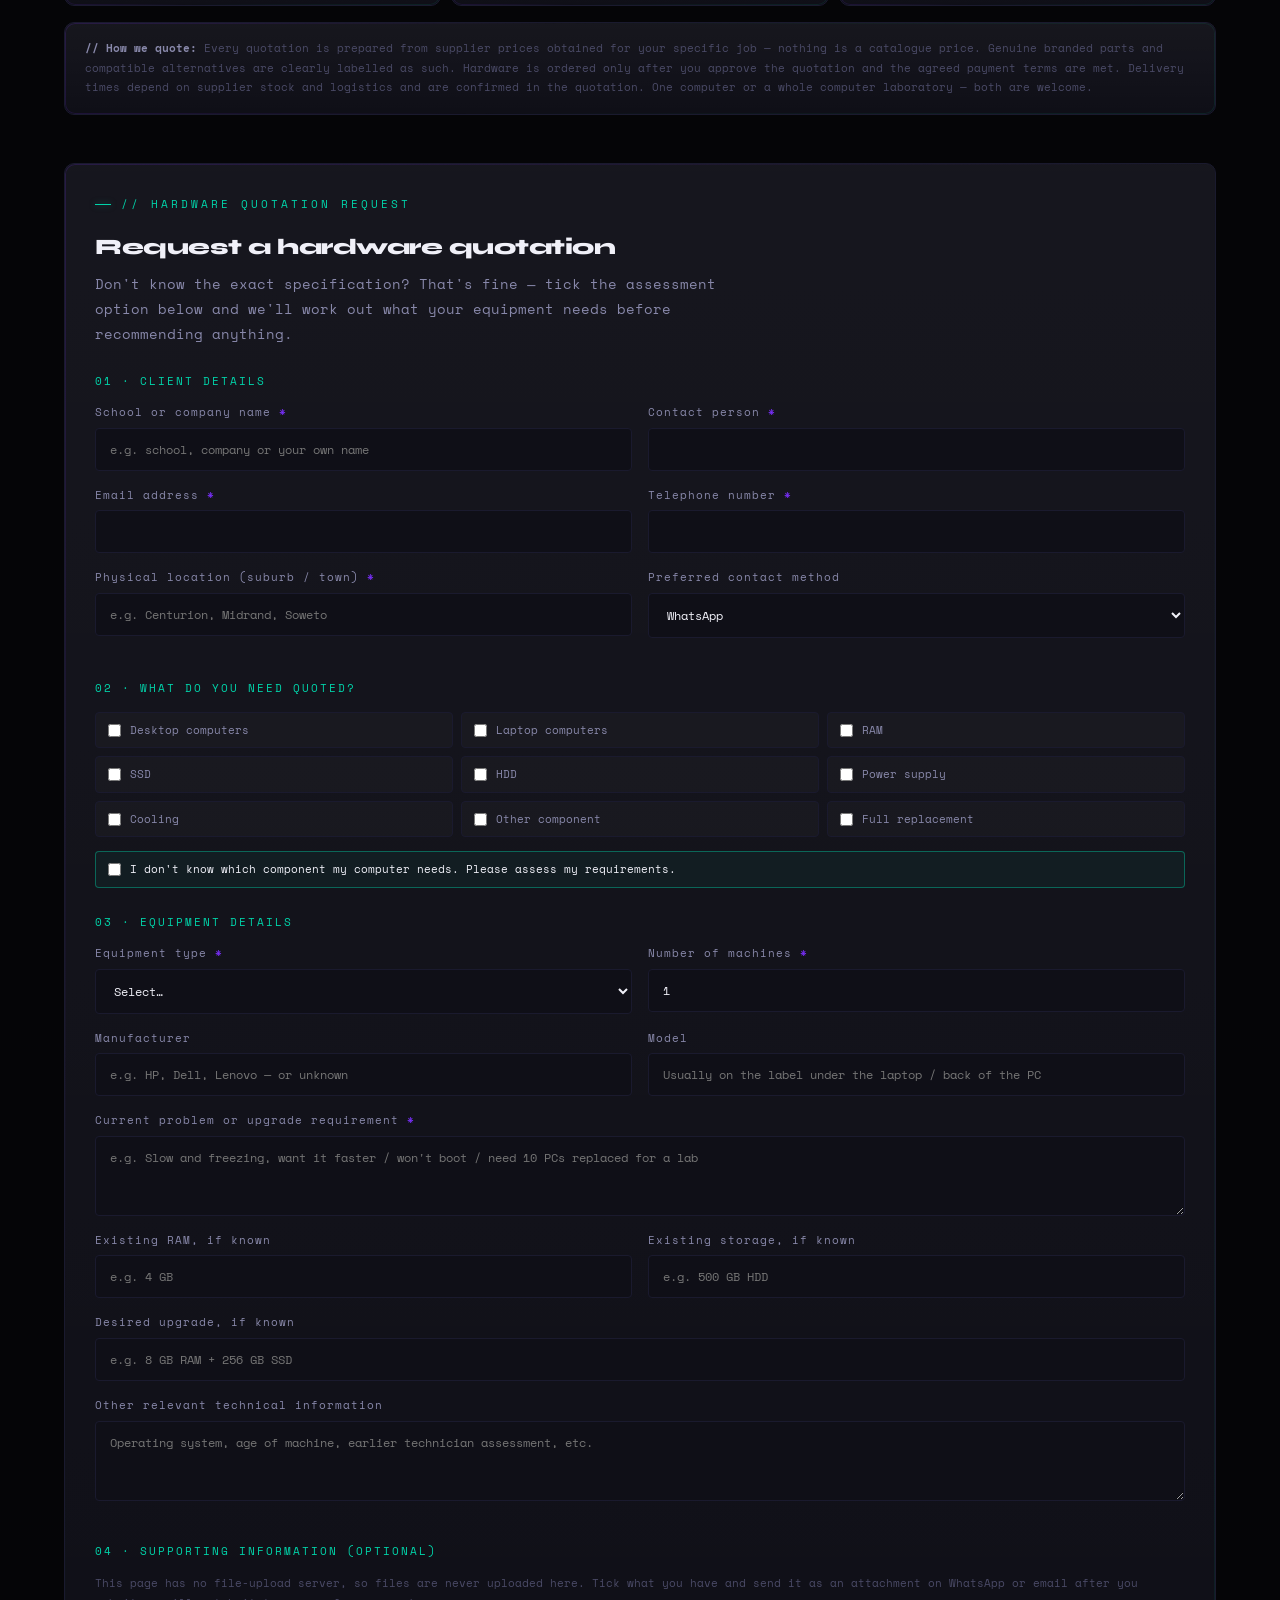
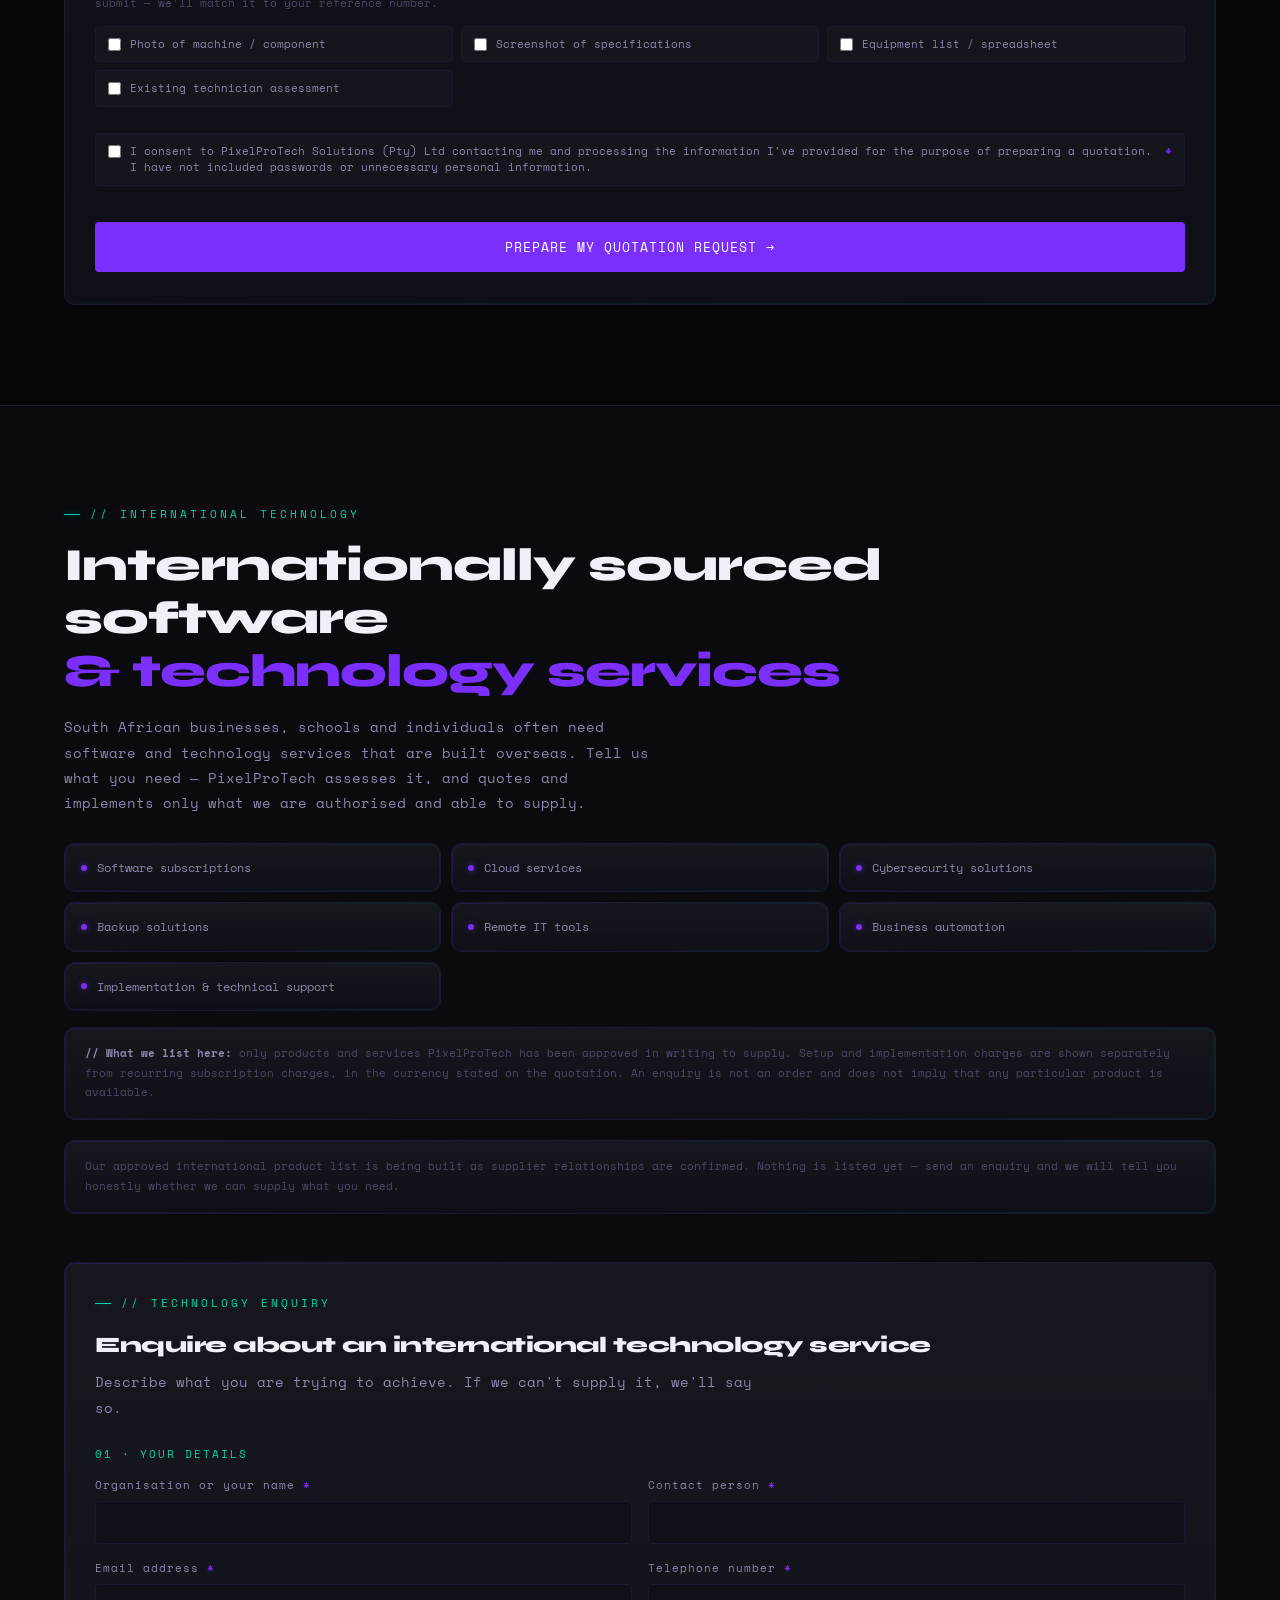
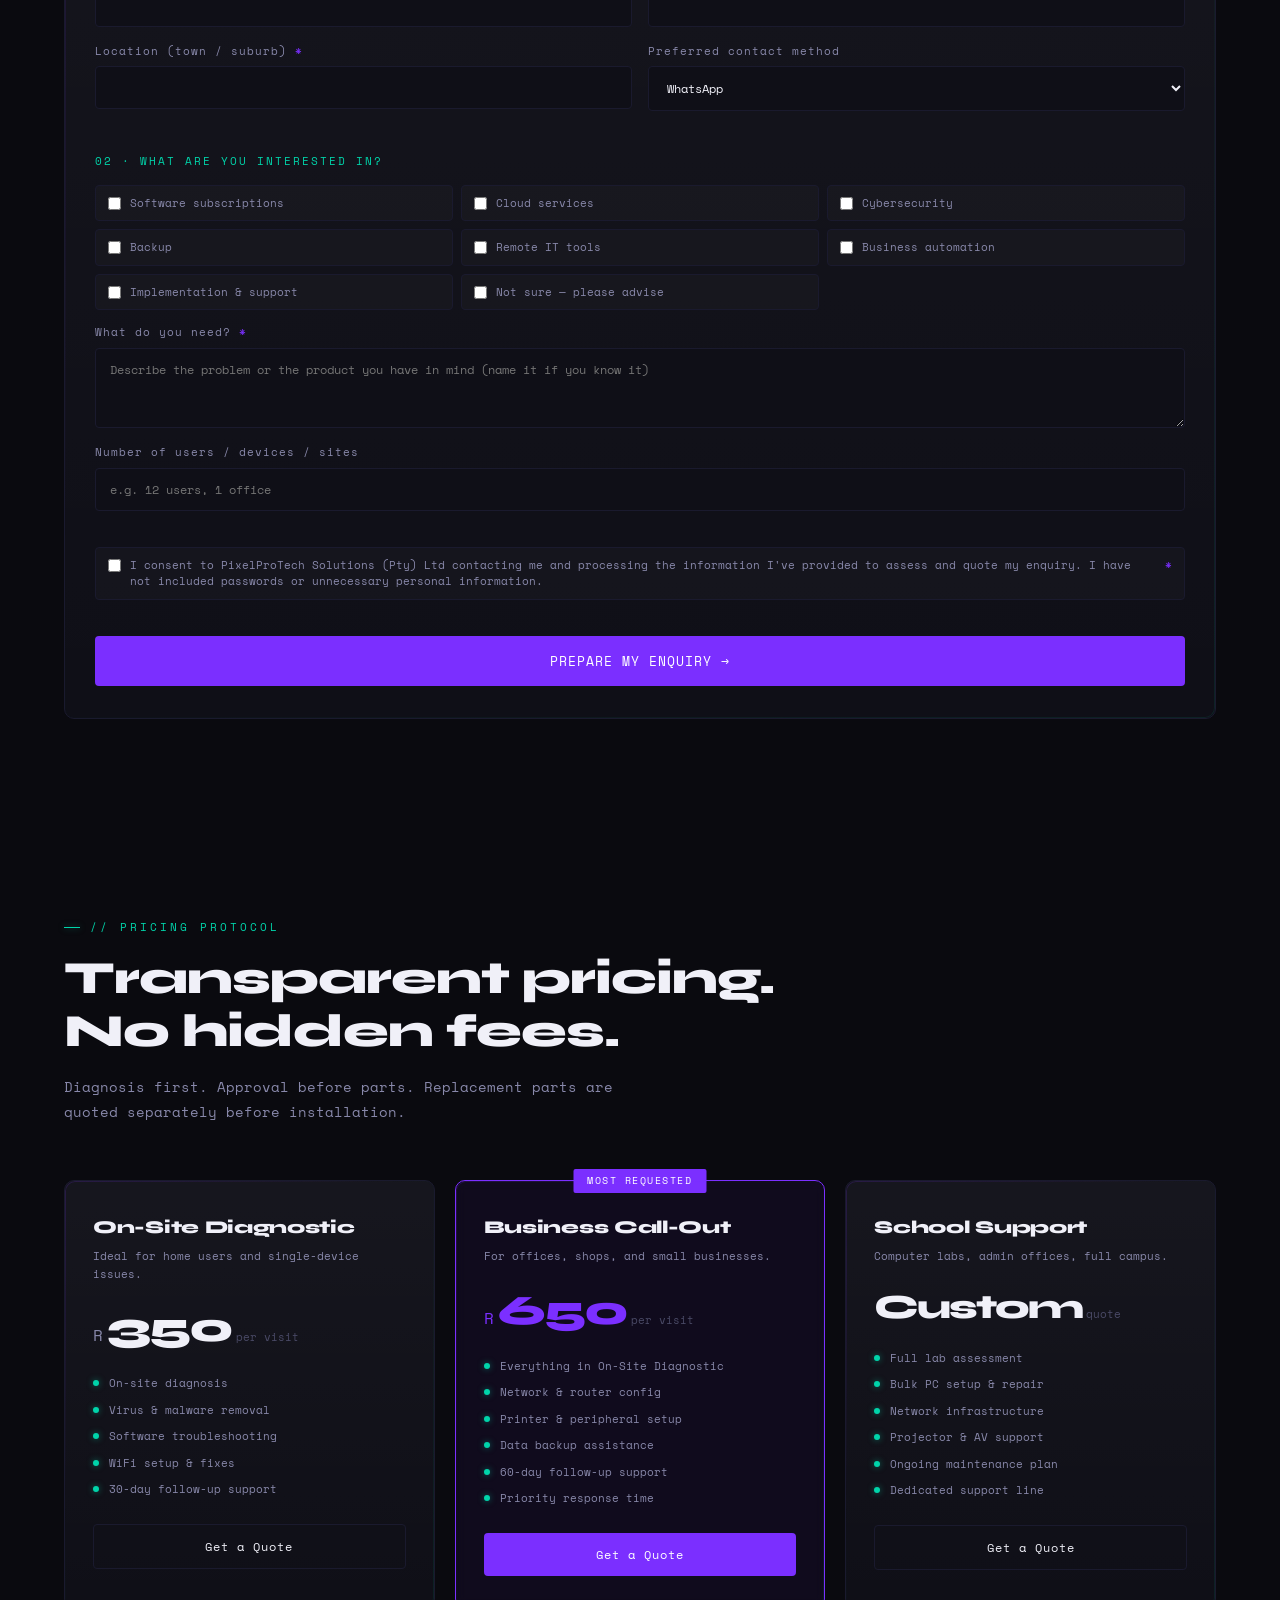
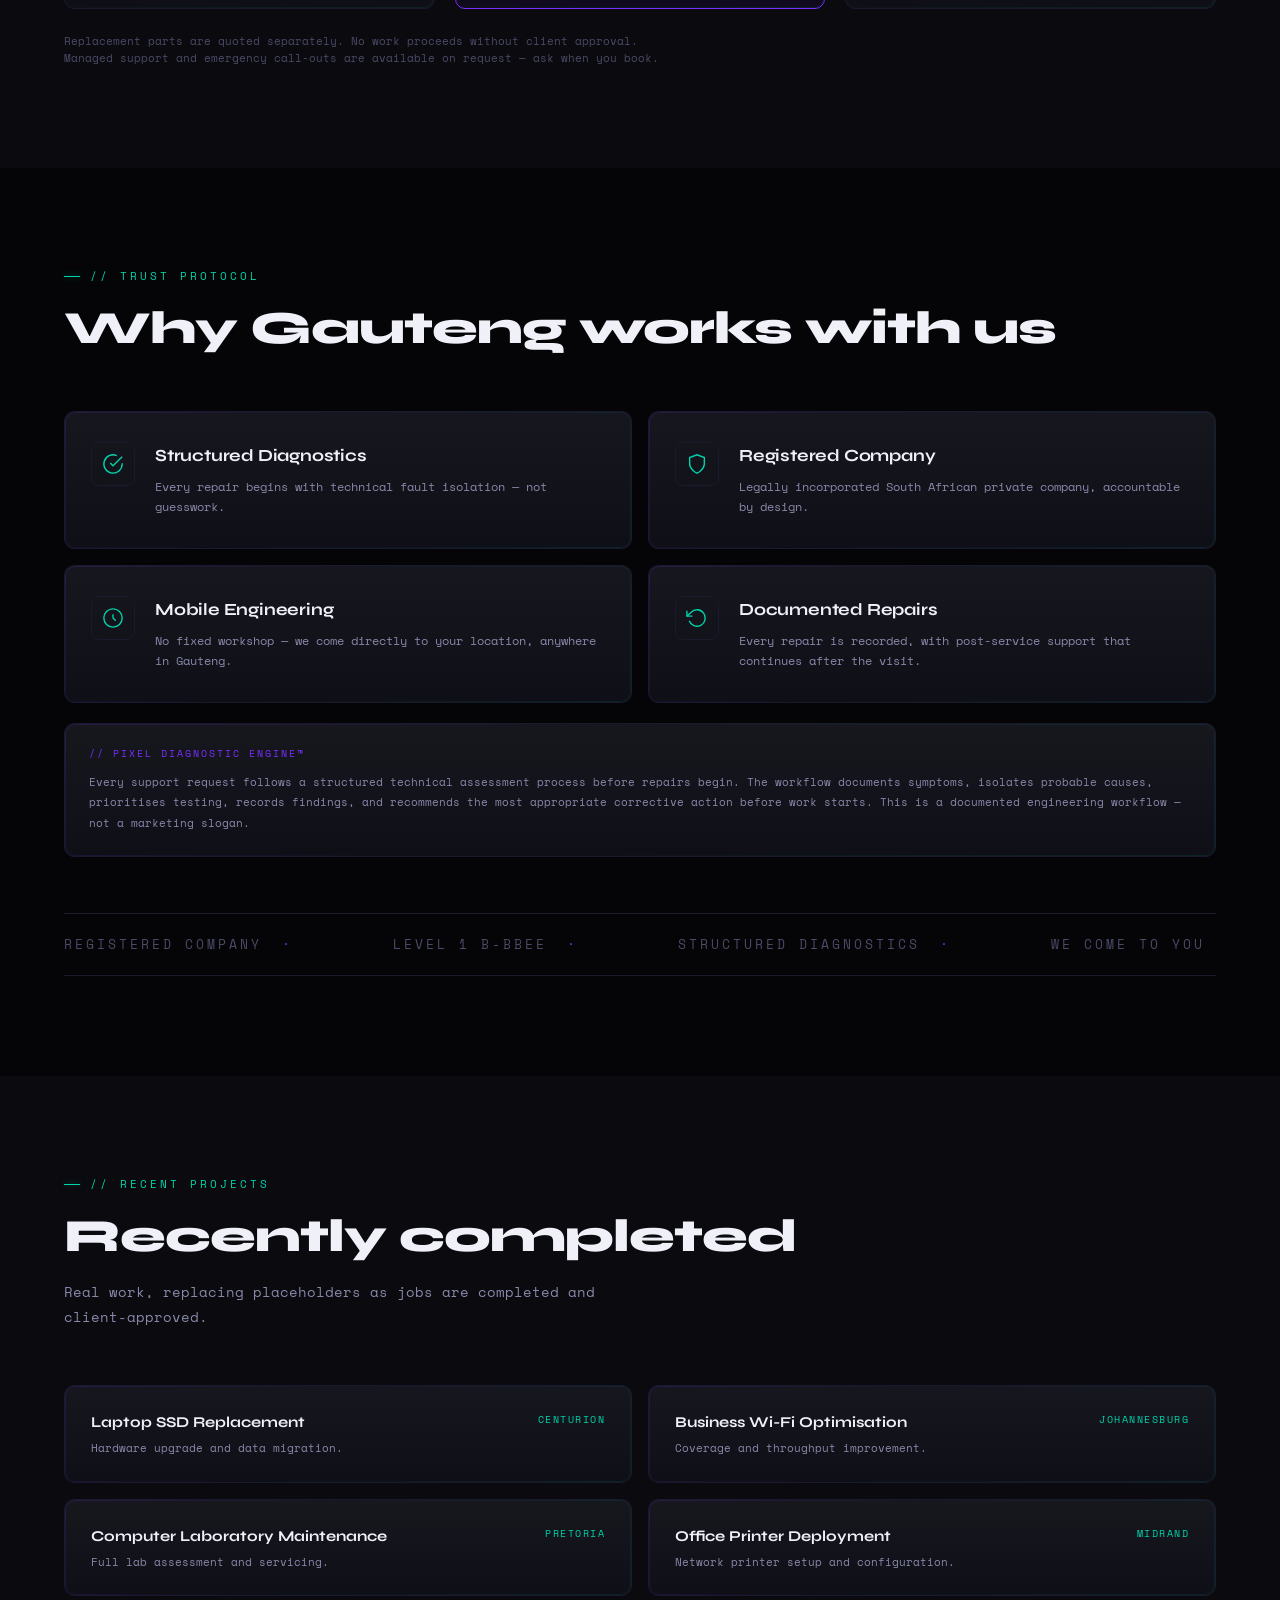
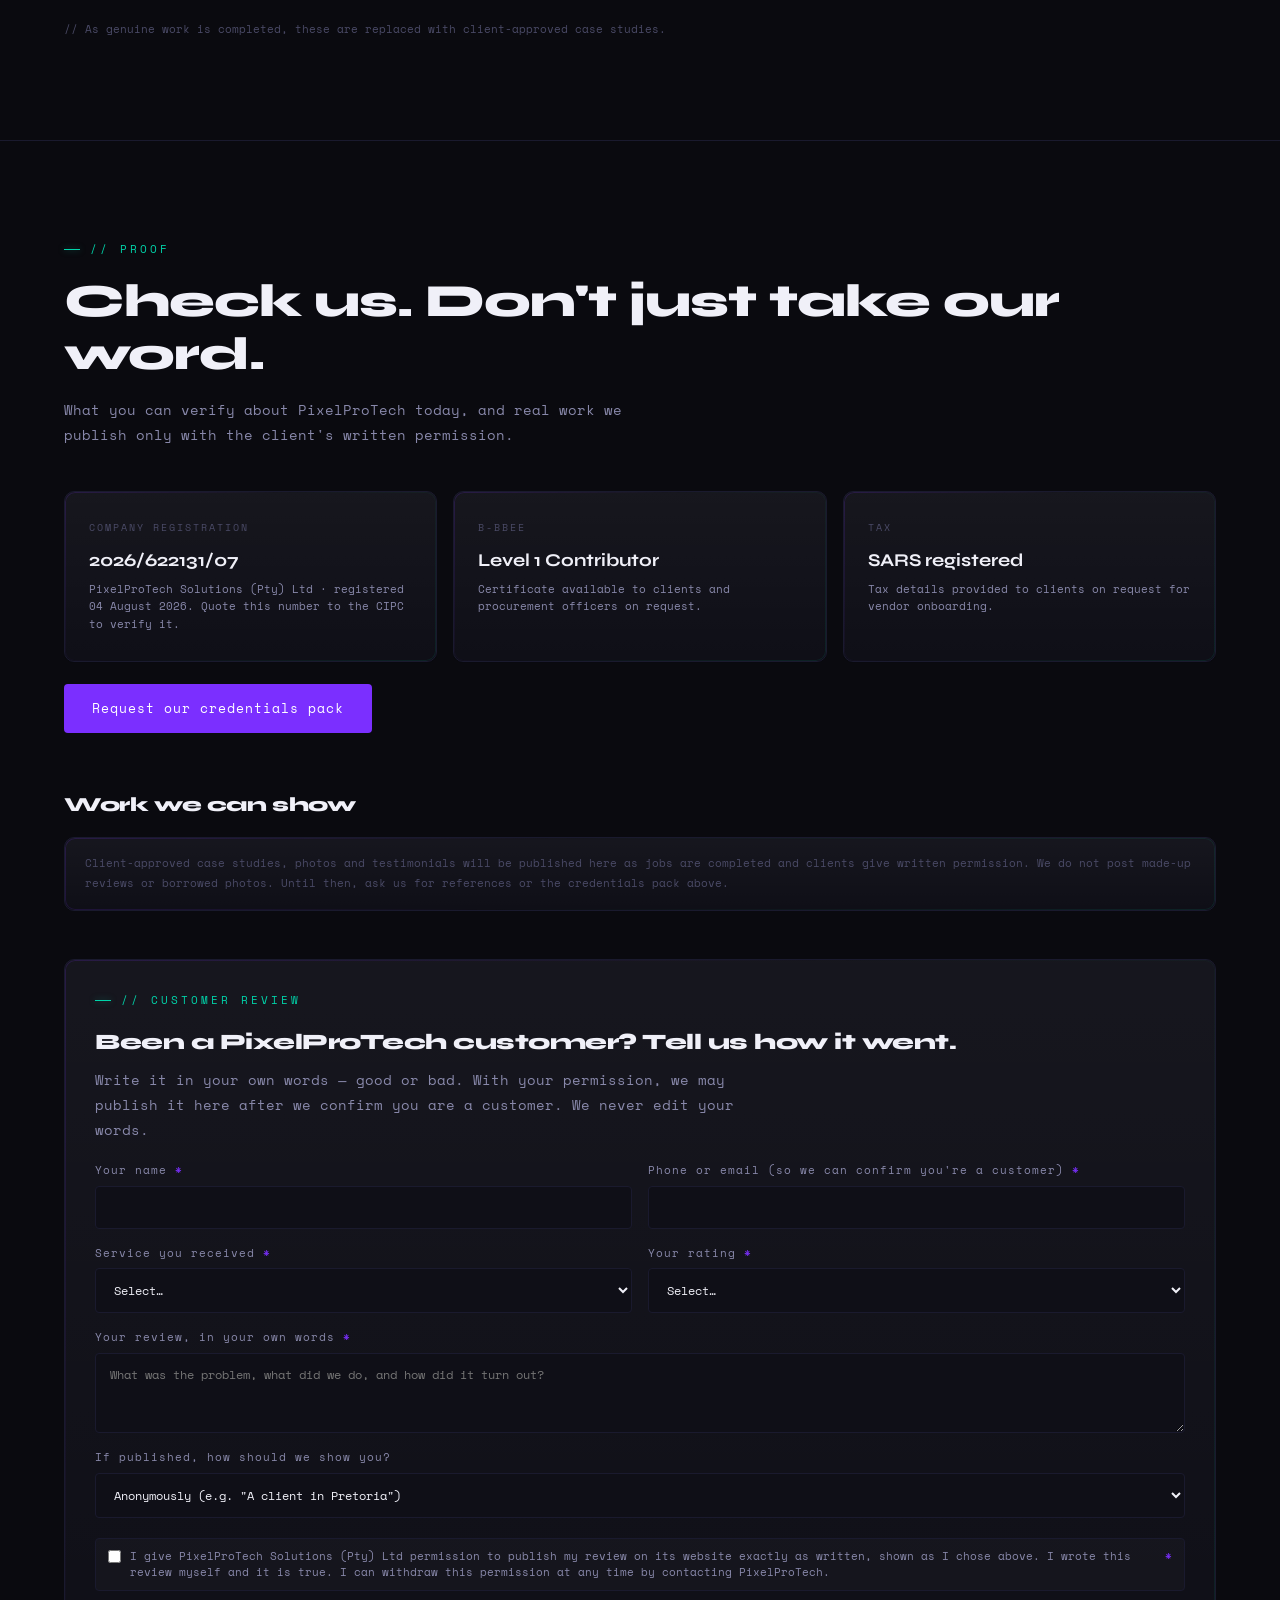
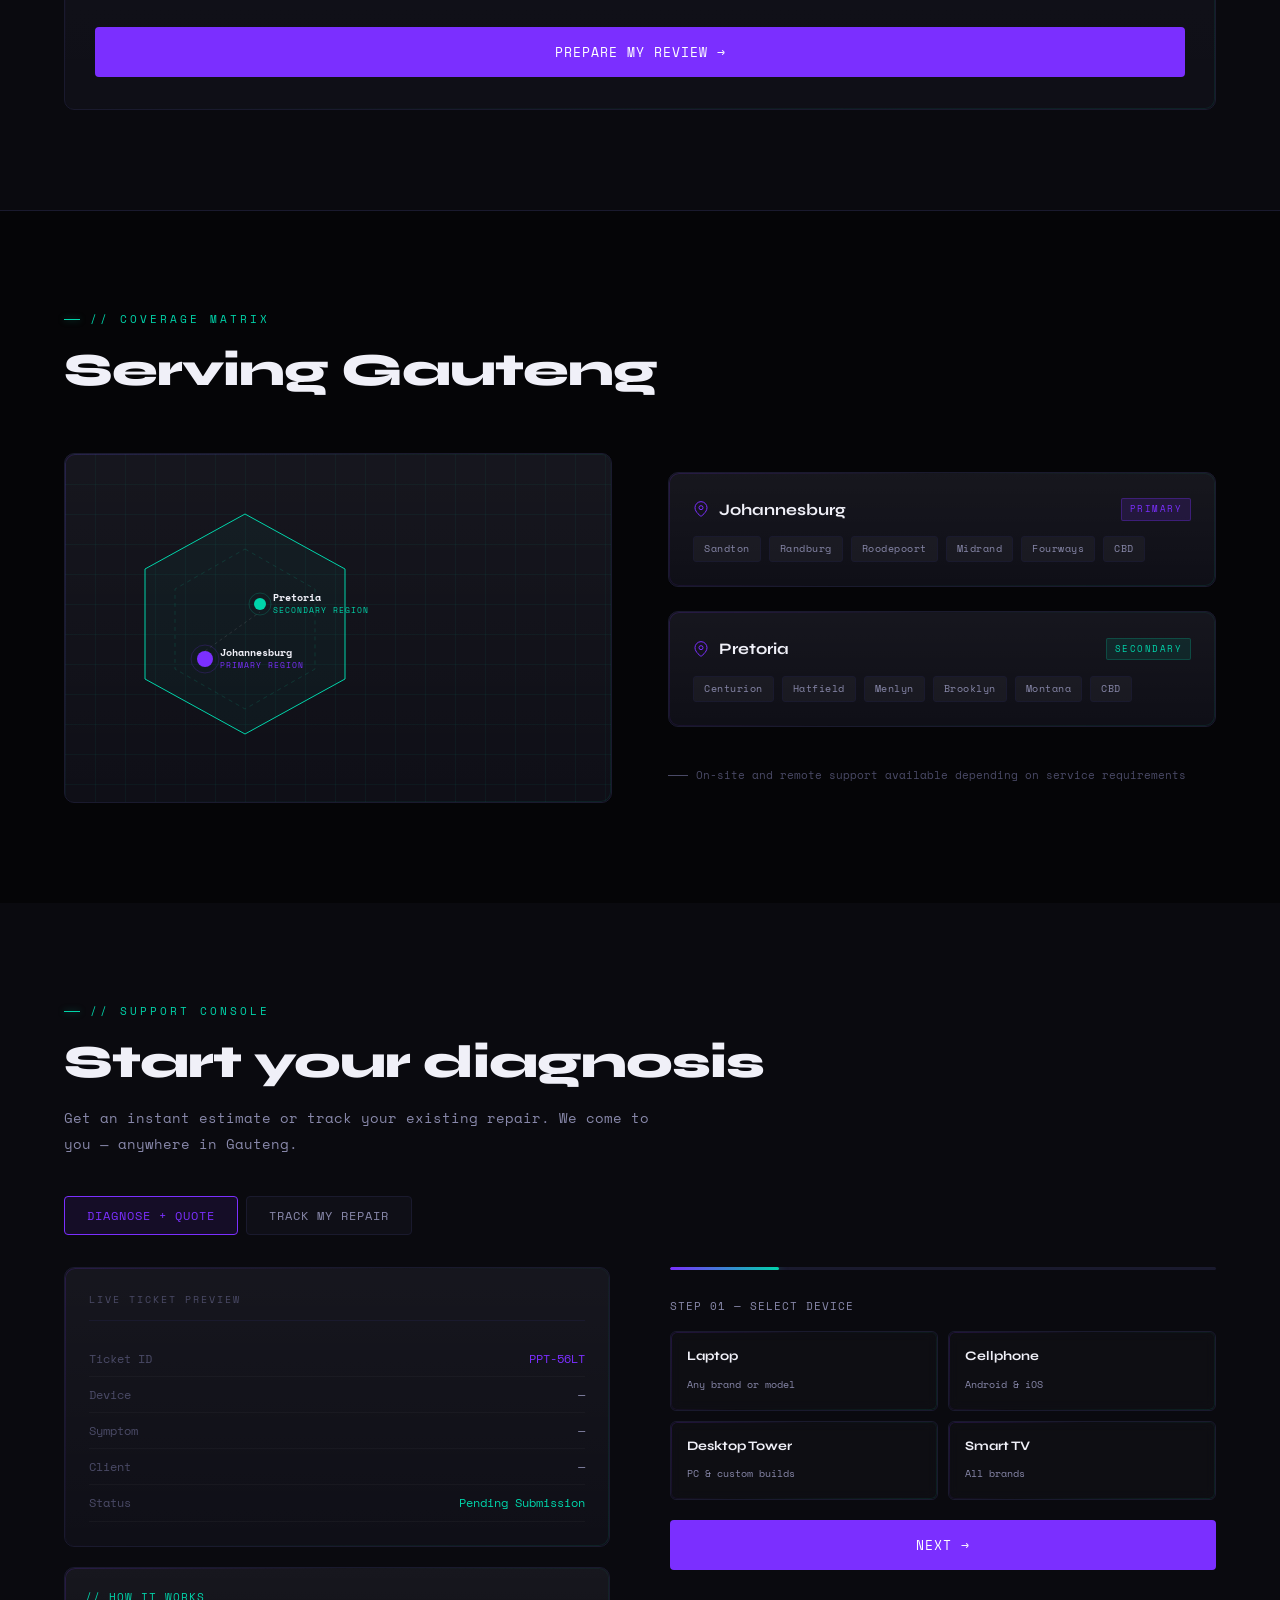
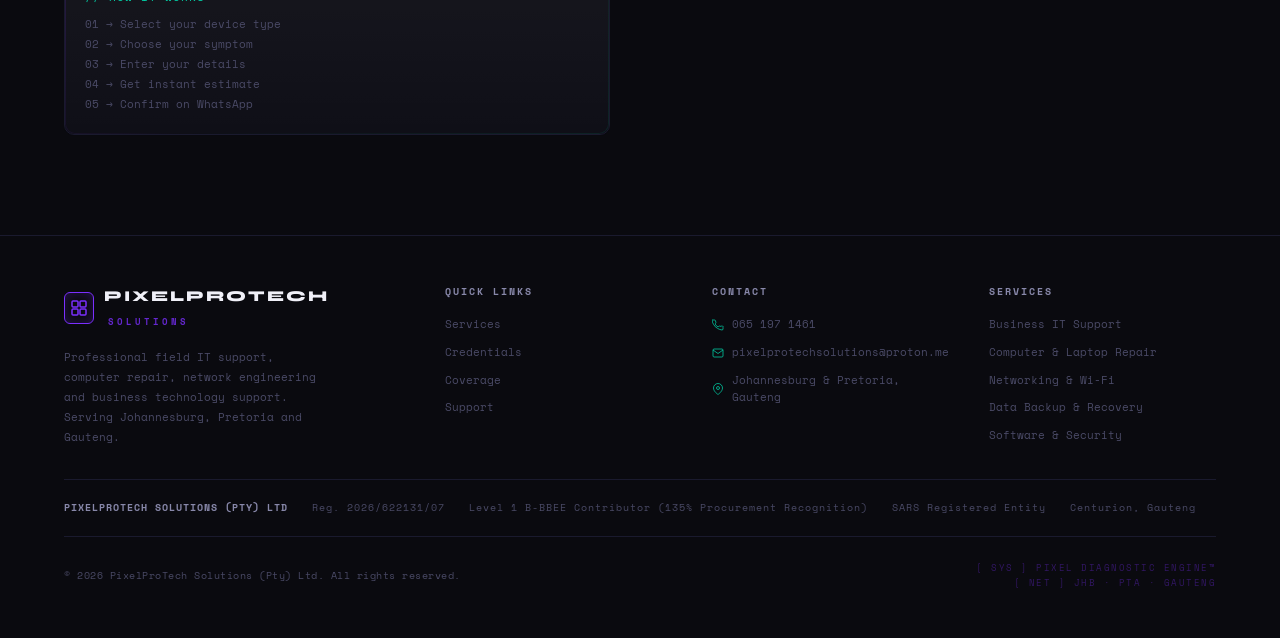
==== commit a2fb5fe1: "Add files via upload" ====
--- a/index.html
+++ b/index.html
@@ -383,6 +383,7 @@
 #network-canvas{opacity:.35}
 }
 </style>
+<link rel="stylesheet" href="pixel-chat.css">
 </head>
 <body>
 
@@ -1722,5 +1723,6 @@
   });
 }
 </script>
+<script src="pixel-chat.js" defer></script>
 </body>
 </html>
--- a/pixel-chat.css
+++ b/pixel-chat.css
@@ -0,0 +1,21 @@
+.pc-launch{position:fixed;bottom:24px;right:84px;height:48px;padding:0 18px;background:var(--purple);color:#fff;border:none;border-radius:24px;font-family:var(--mono);font-size:12px;letter-spacing:1px;cursor:pointer;z-index:200;display:flex;align-items:center;gap:8px;box-shadow:0 4px 24px rgba(123,47,255,.4)}
+.pc-launch:hover{background:var(--purple-dim)}
+.pc-panel{position:fixed;bottom:84px;right:24px;width:360px;max-width:calc(100vw - 32px);height:480px;max-height:calc(100vh - 110px);background:var(--card);border:1px solid var(--border-lit);border-radius:10px;z-index:210;display:none;flex-direction:column;box-shadow:0 12px 48px rgba(0,0,0,.6);overflow:hidden}
+.pc-panel.open{display:flex}
+.pc-head{padding:14px 16px;border-bottom:1px solid var(--border);display:flex;justify-content:space-between;align-items:center;font-family:var(--mono);font-size:12px;letter-spacing:1px}
+.pc-head span{color:var(--teal)}
+.pc-close{background:none;border:none;color:var(--muted);font-size:20px;cursor:pointer;line-height:1}
+.pc-log{flex:1;overflow-y:auto;padding:14px;display:flex;flex-direction:column;gap:10px}
+.pc-msg{max-width:88%;padding:10px 12px;border-radius:8px;font-family:var(--mono);font-size:12px;line-height:1.6;white-space:pre-wrap;word-break:break-word}
+.pc-msg.bot{background:rgba(255,255,255,.04);border:1px solid var(--border);color:var(--white);align-self:flex-start}
+.pc-msg.me{background:rgba(123,47,255,.2);border:1px solid rgba(123,47,255,.4);color:var(--white);align-self:flex-end}
+.pc-chips{display:flex;flex-wrap:wrap;gap:6px}
+.pc-chip{background:transparent;border:1px solid var(--border);color:var(--muted);font-family:var(--mono);font-size:10px;padding:6px 10px;border-radius:14px;cursor:pointer}
+.pc-chip:hover{border-color:var(--teal);color:var(--teal)}
+.pc-form{display:flex;gap:8px;padding:10px;border-top:1px solid var(--border)}
+.pc-form input{flex:1;background:var(--dark);border:1px solid var(--border);border-radius:4px;padding:10px 12px;color:var(--white);font-family:var(--mono);font-size:12px;outline:none}
+.pc-form input:focus{border-color:var(--purple)}
+.pc-form button{background:var(--purple);color:#fff;border:none;border-radius:4px;padding:0 14px;font-family:var(--mono);font-size:12px;cursor:pointer}
+.pc-form button:disabled{opacity:.5;cursor:default}
+.pc-foot{font-family:var(--mono);font-size:9px;color:var(--dimmer);text-align:center;padding:0 10px 8px}
+@media(max-width:560px){.pc-launch{right:78px}.pc-panel{right:16px;bottom:80px}}
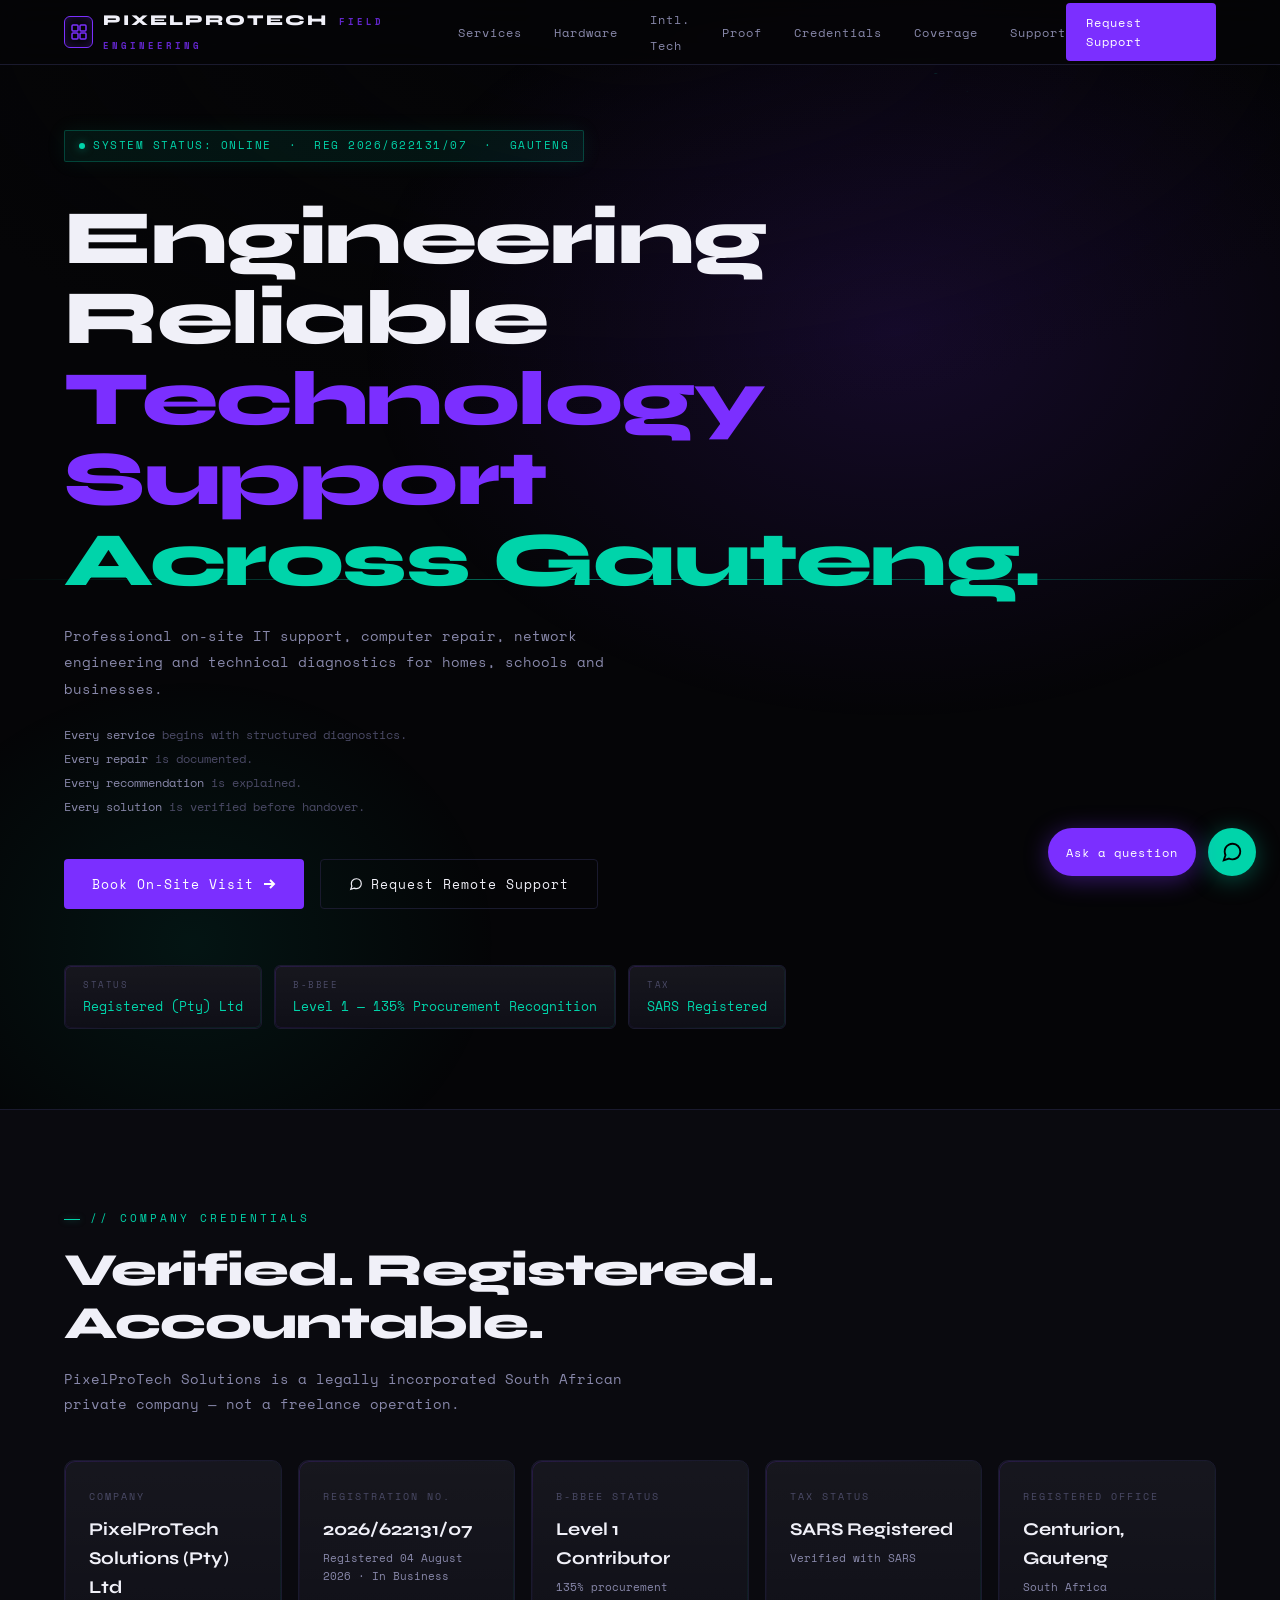
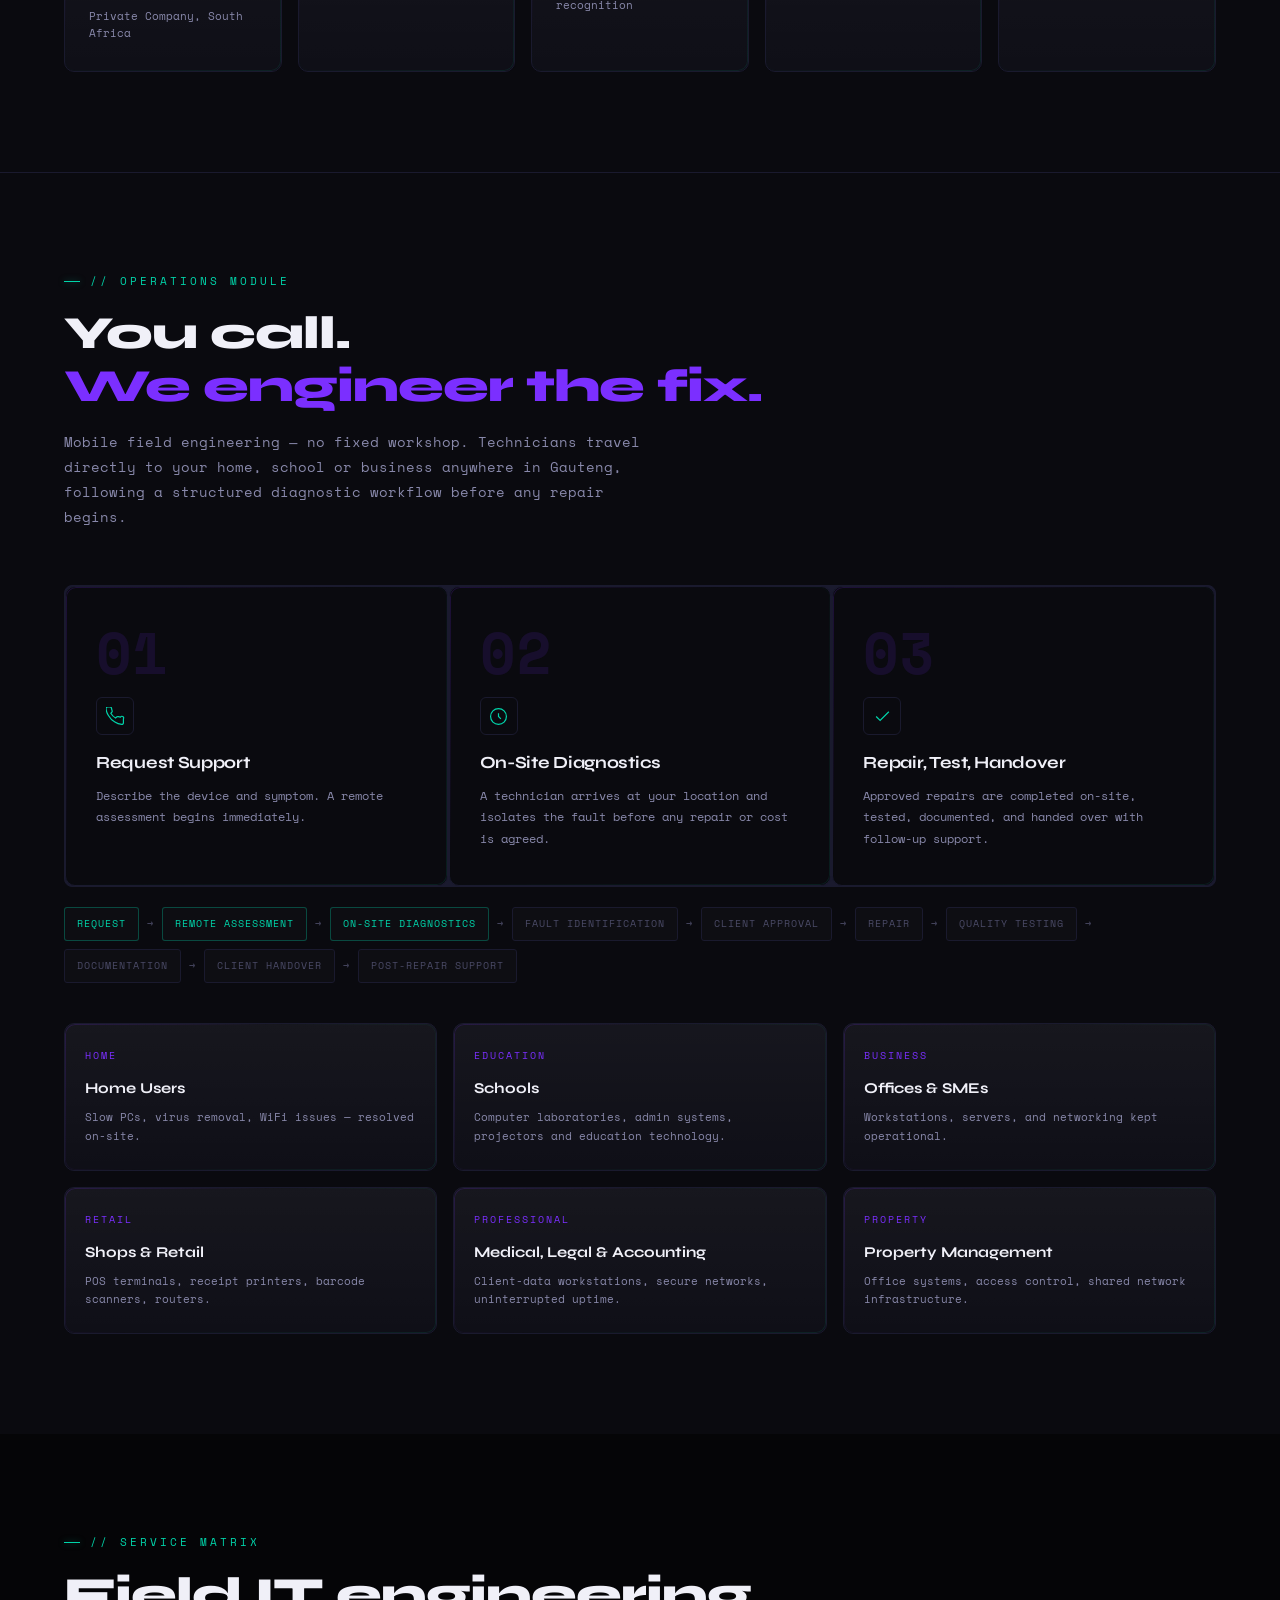
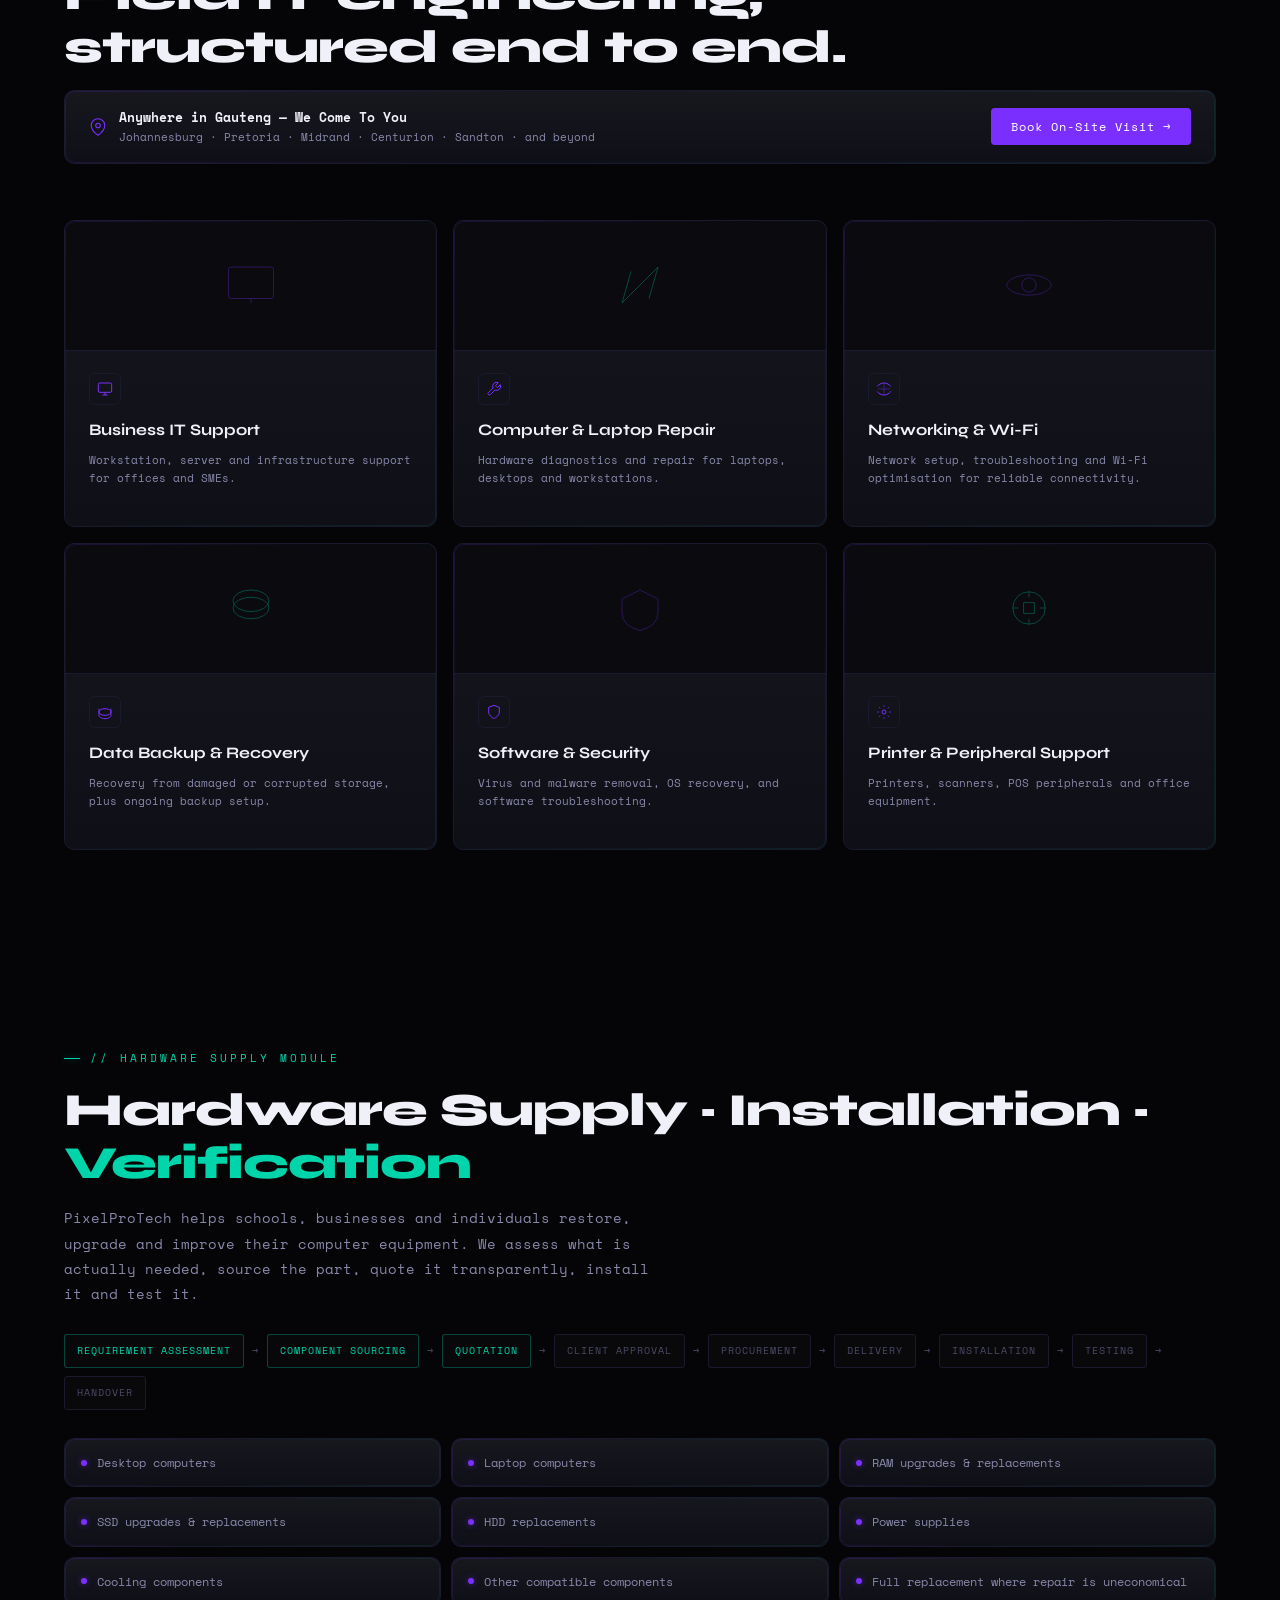
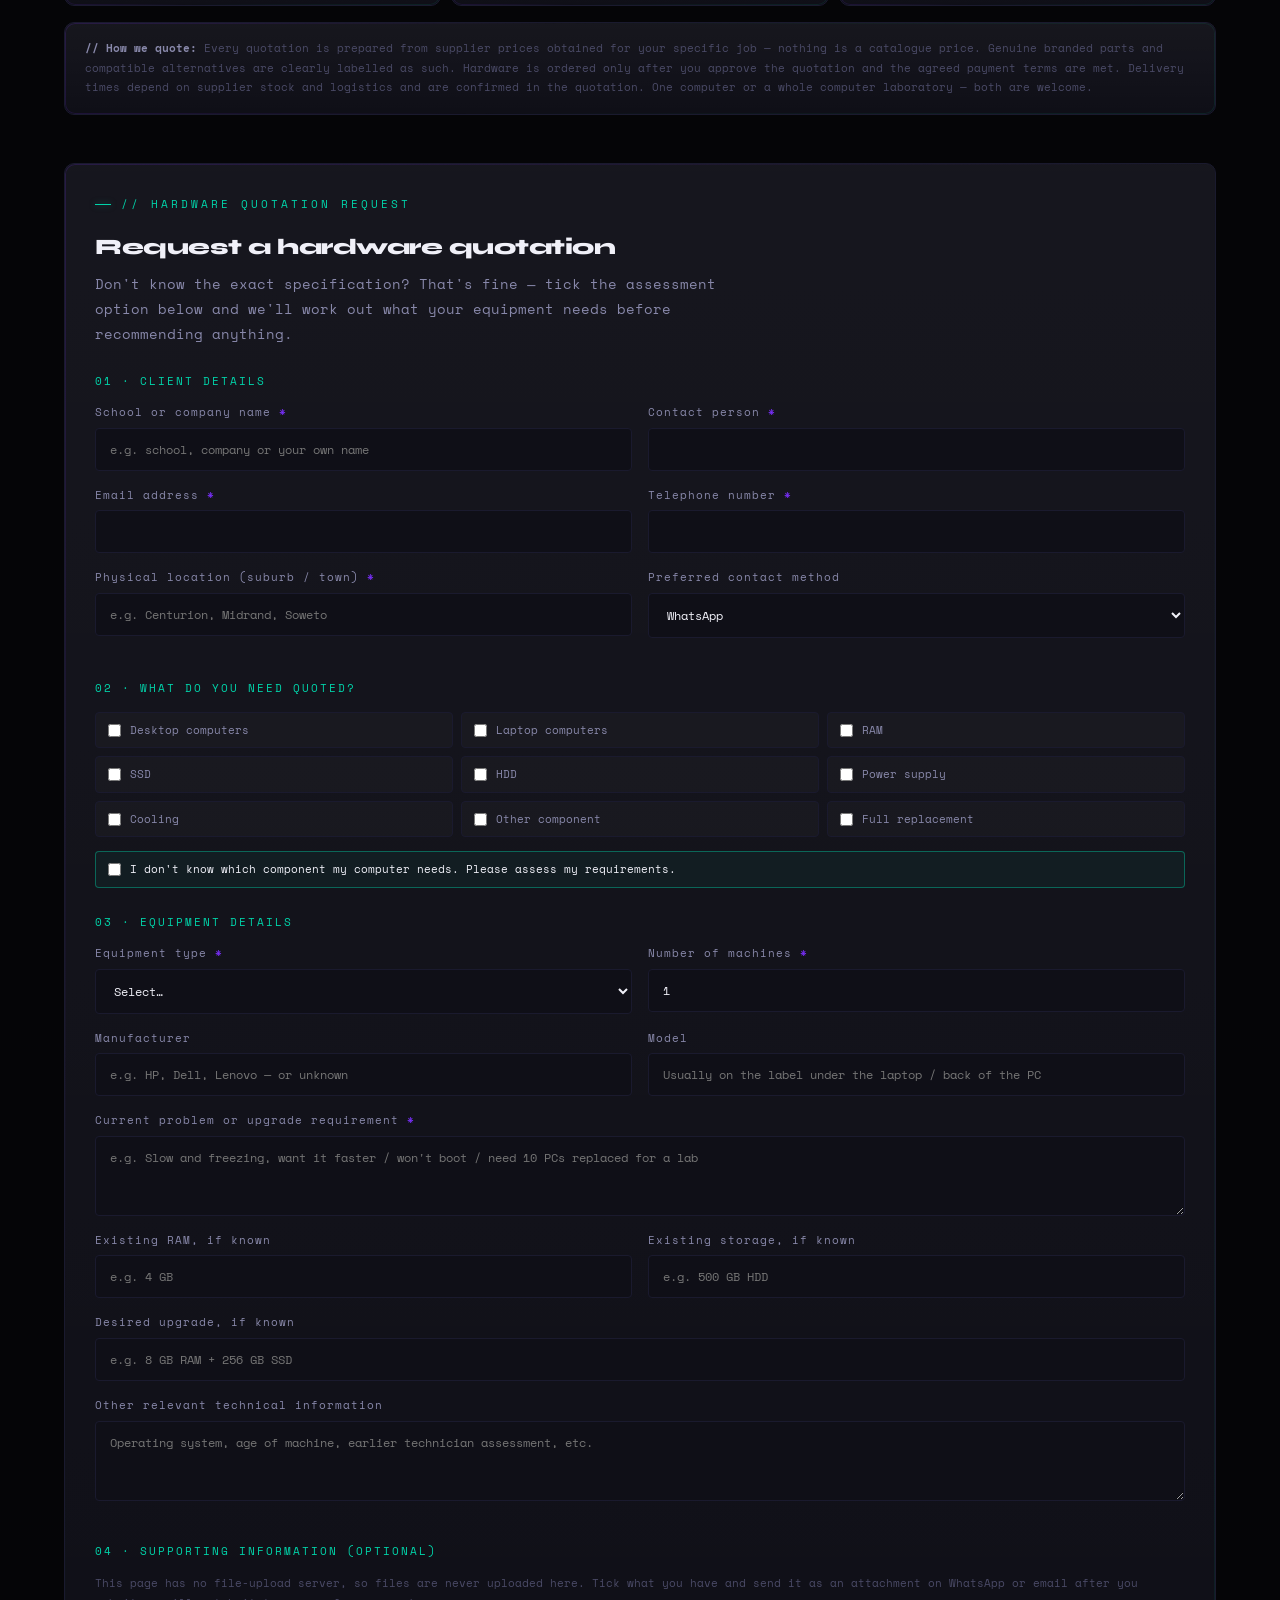
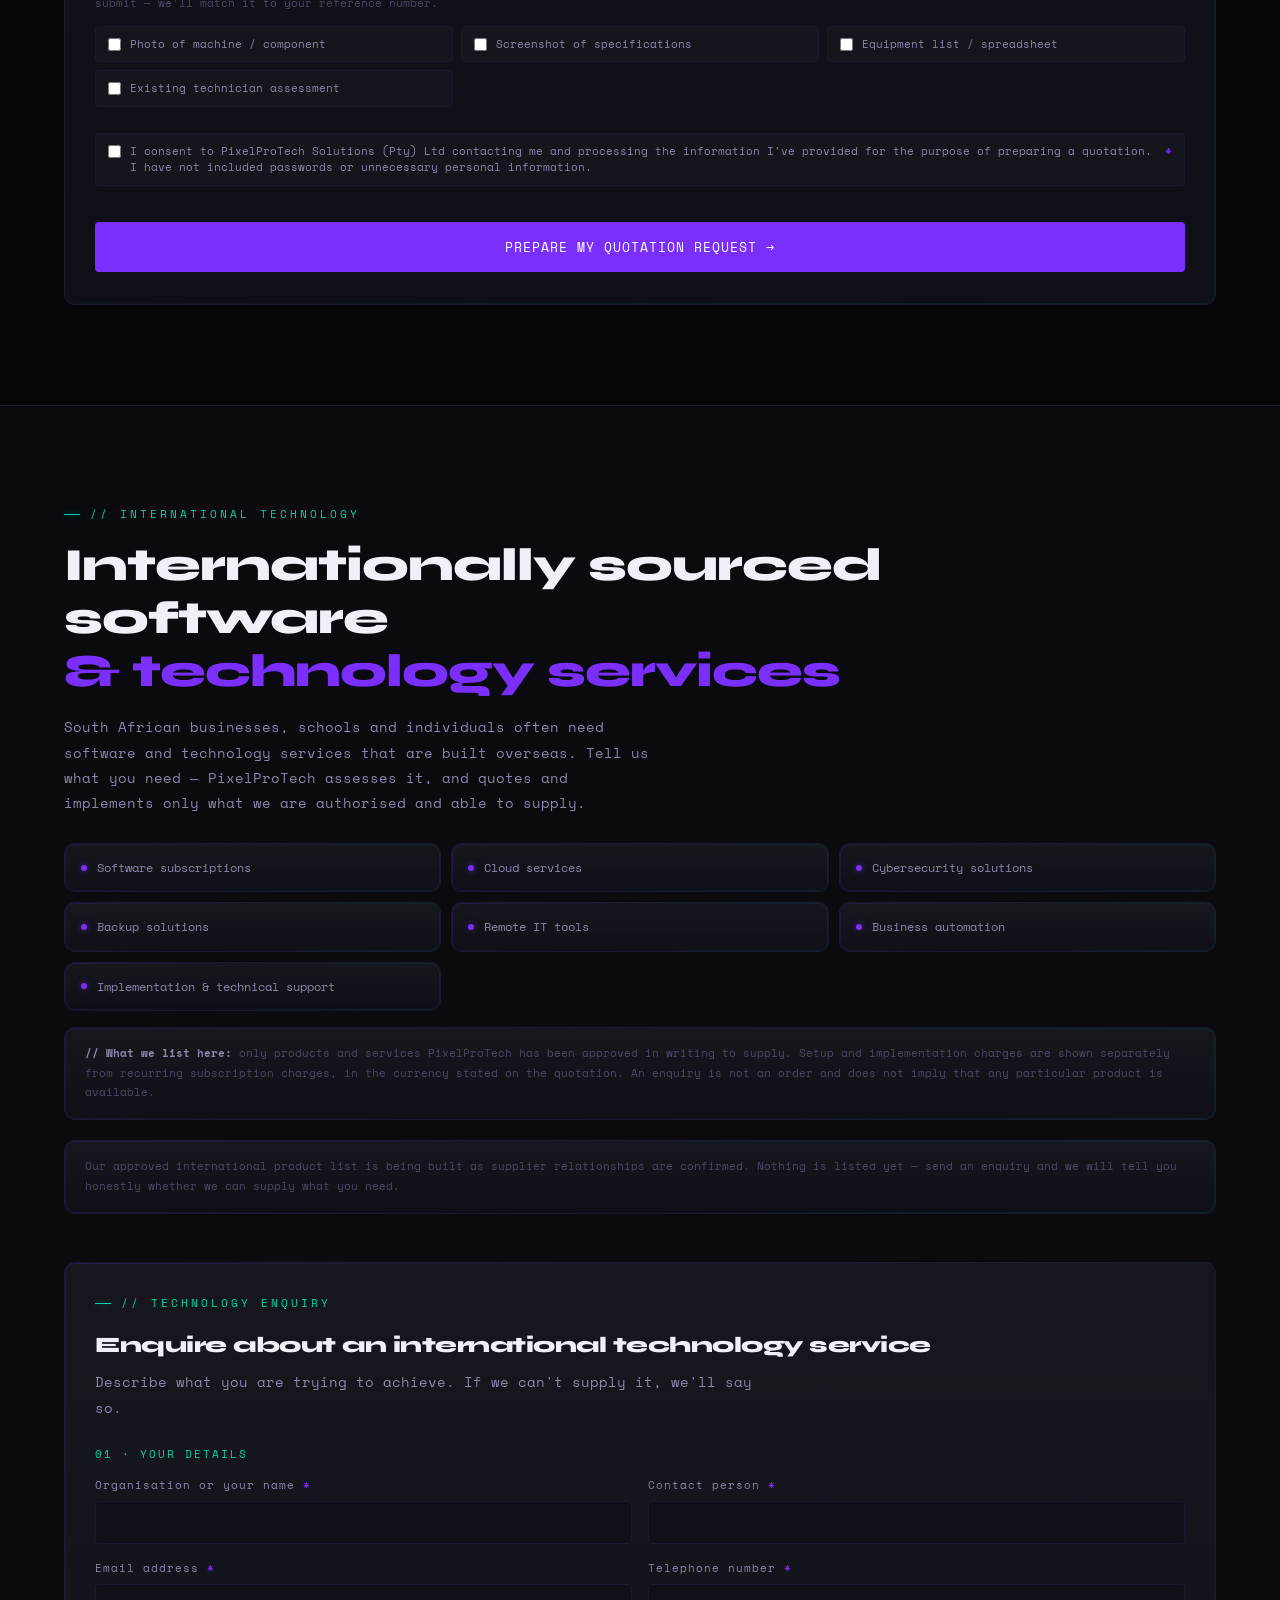
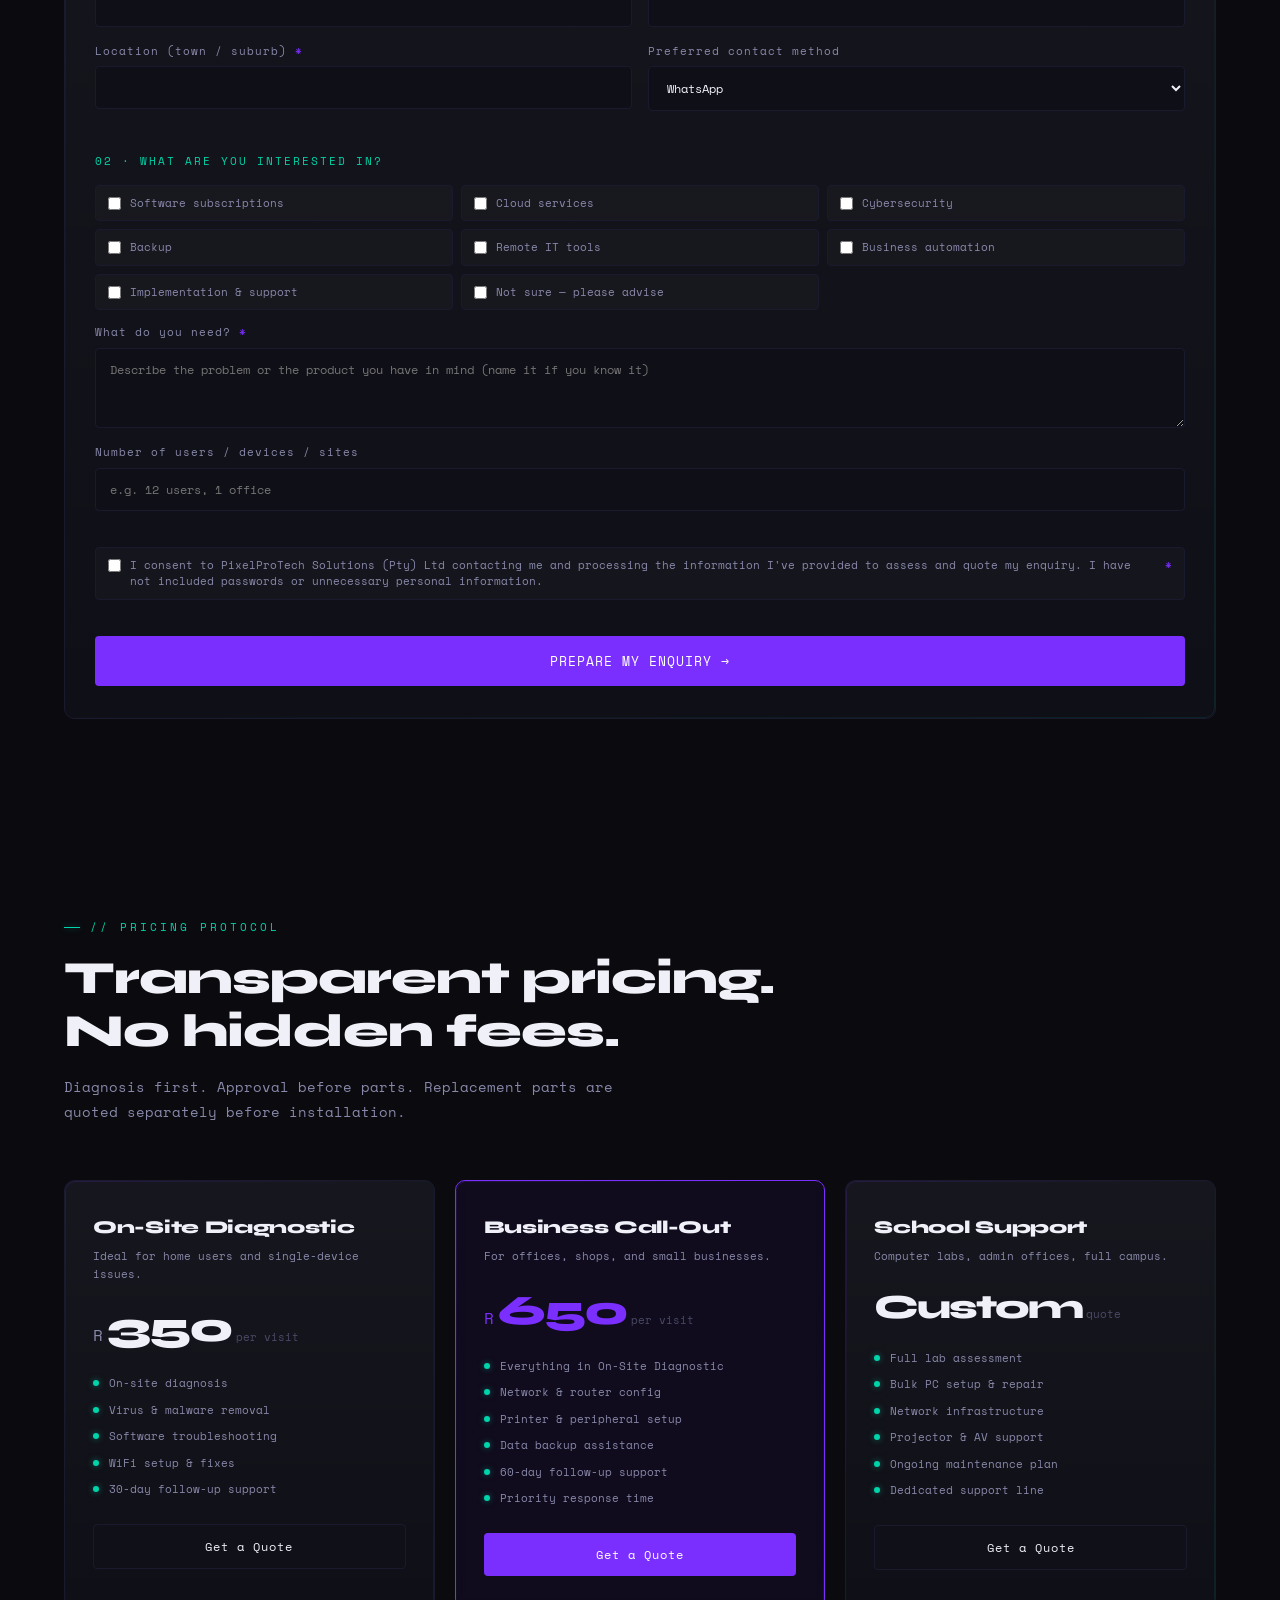
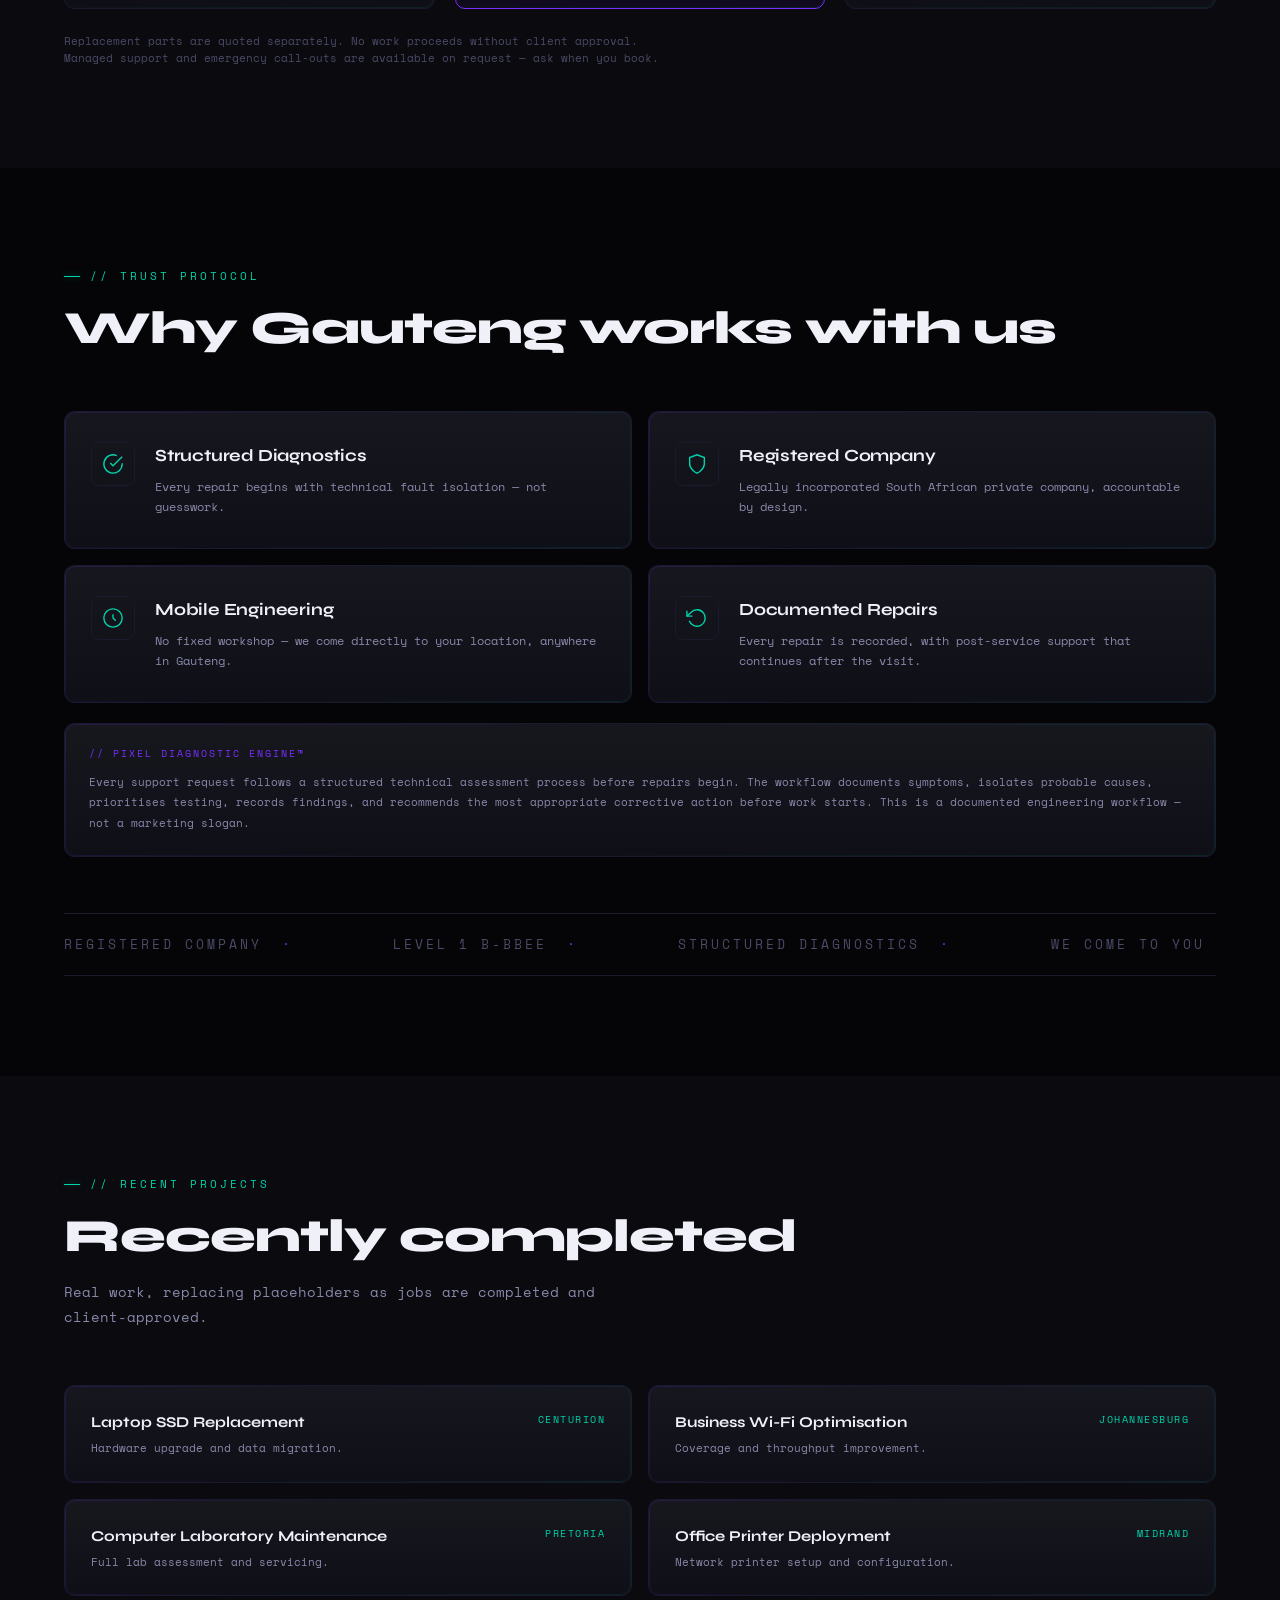
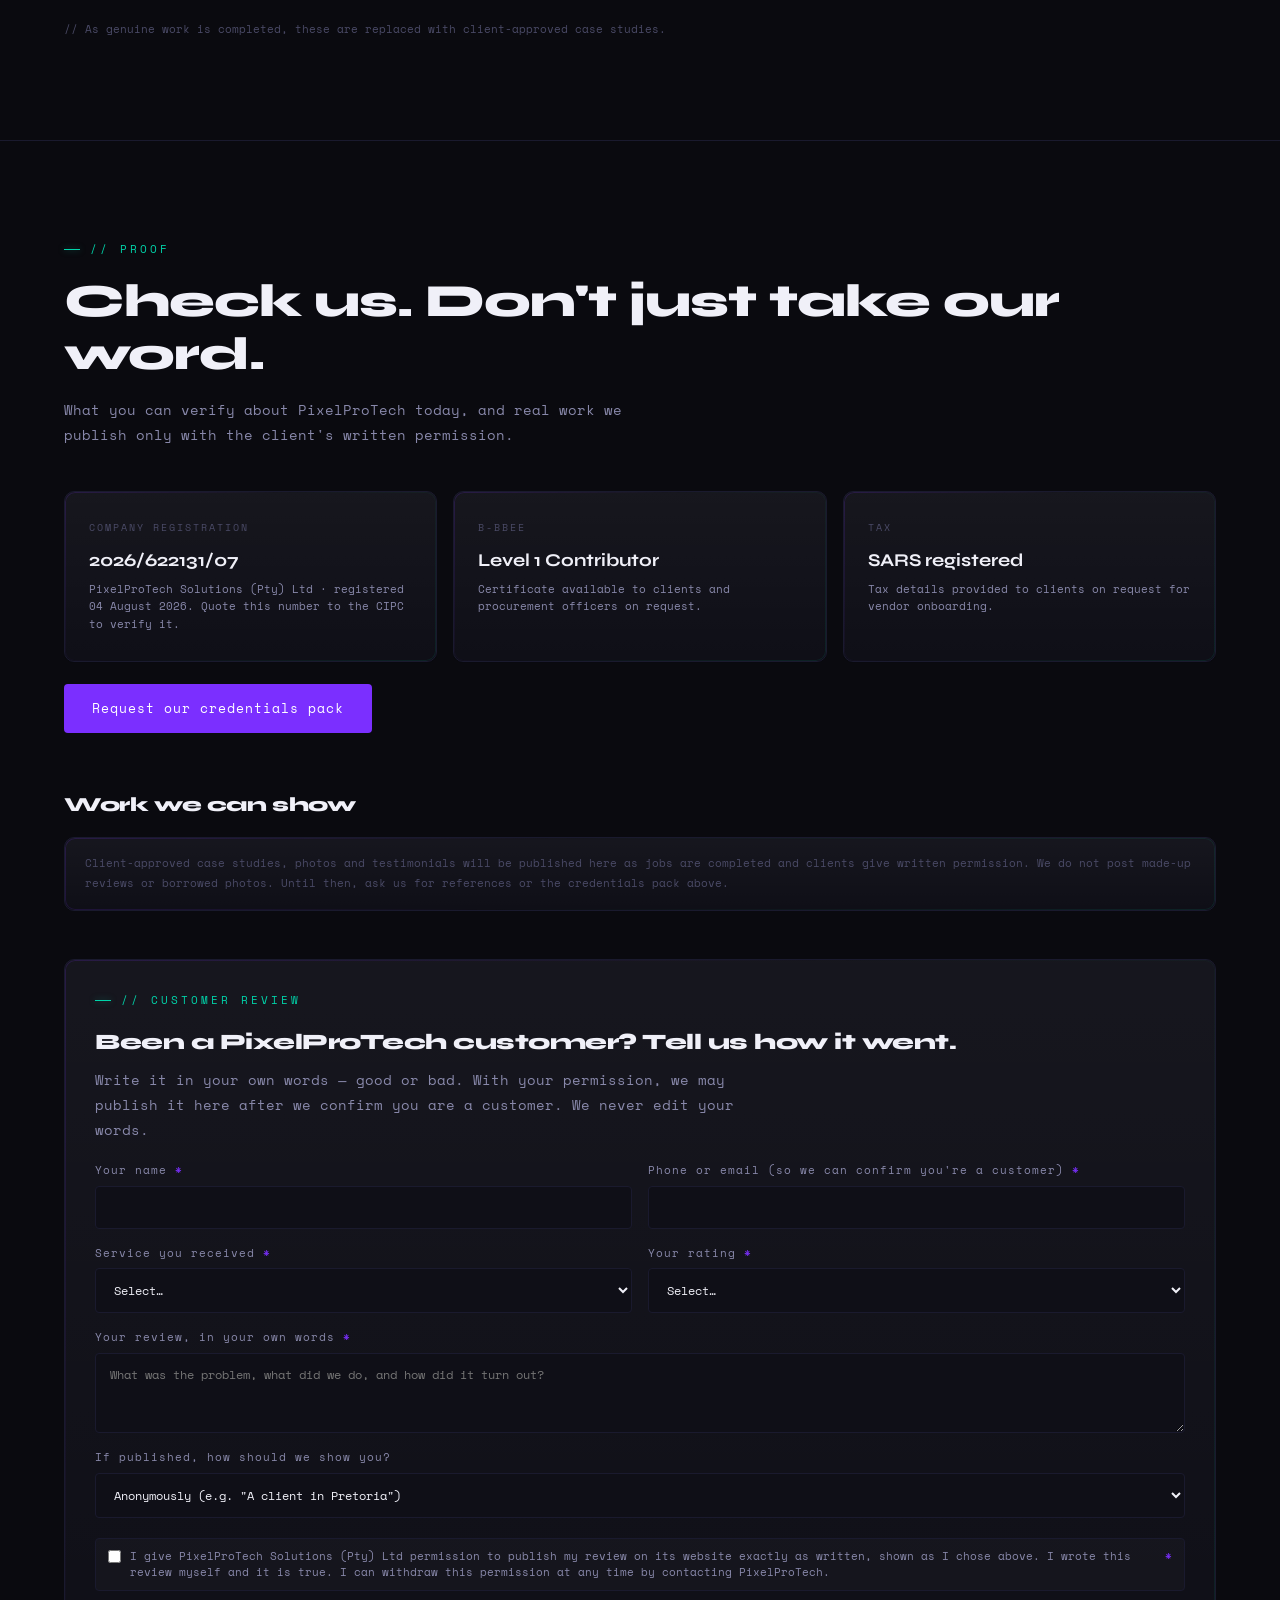
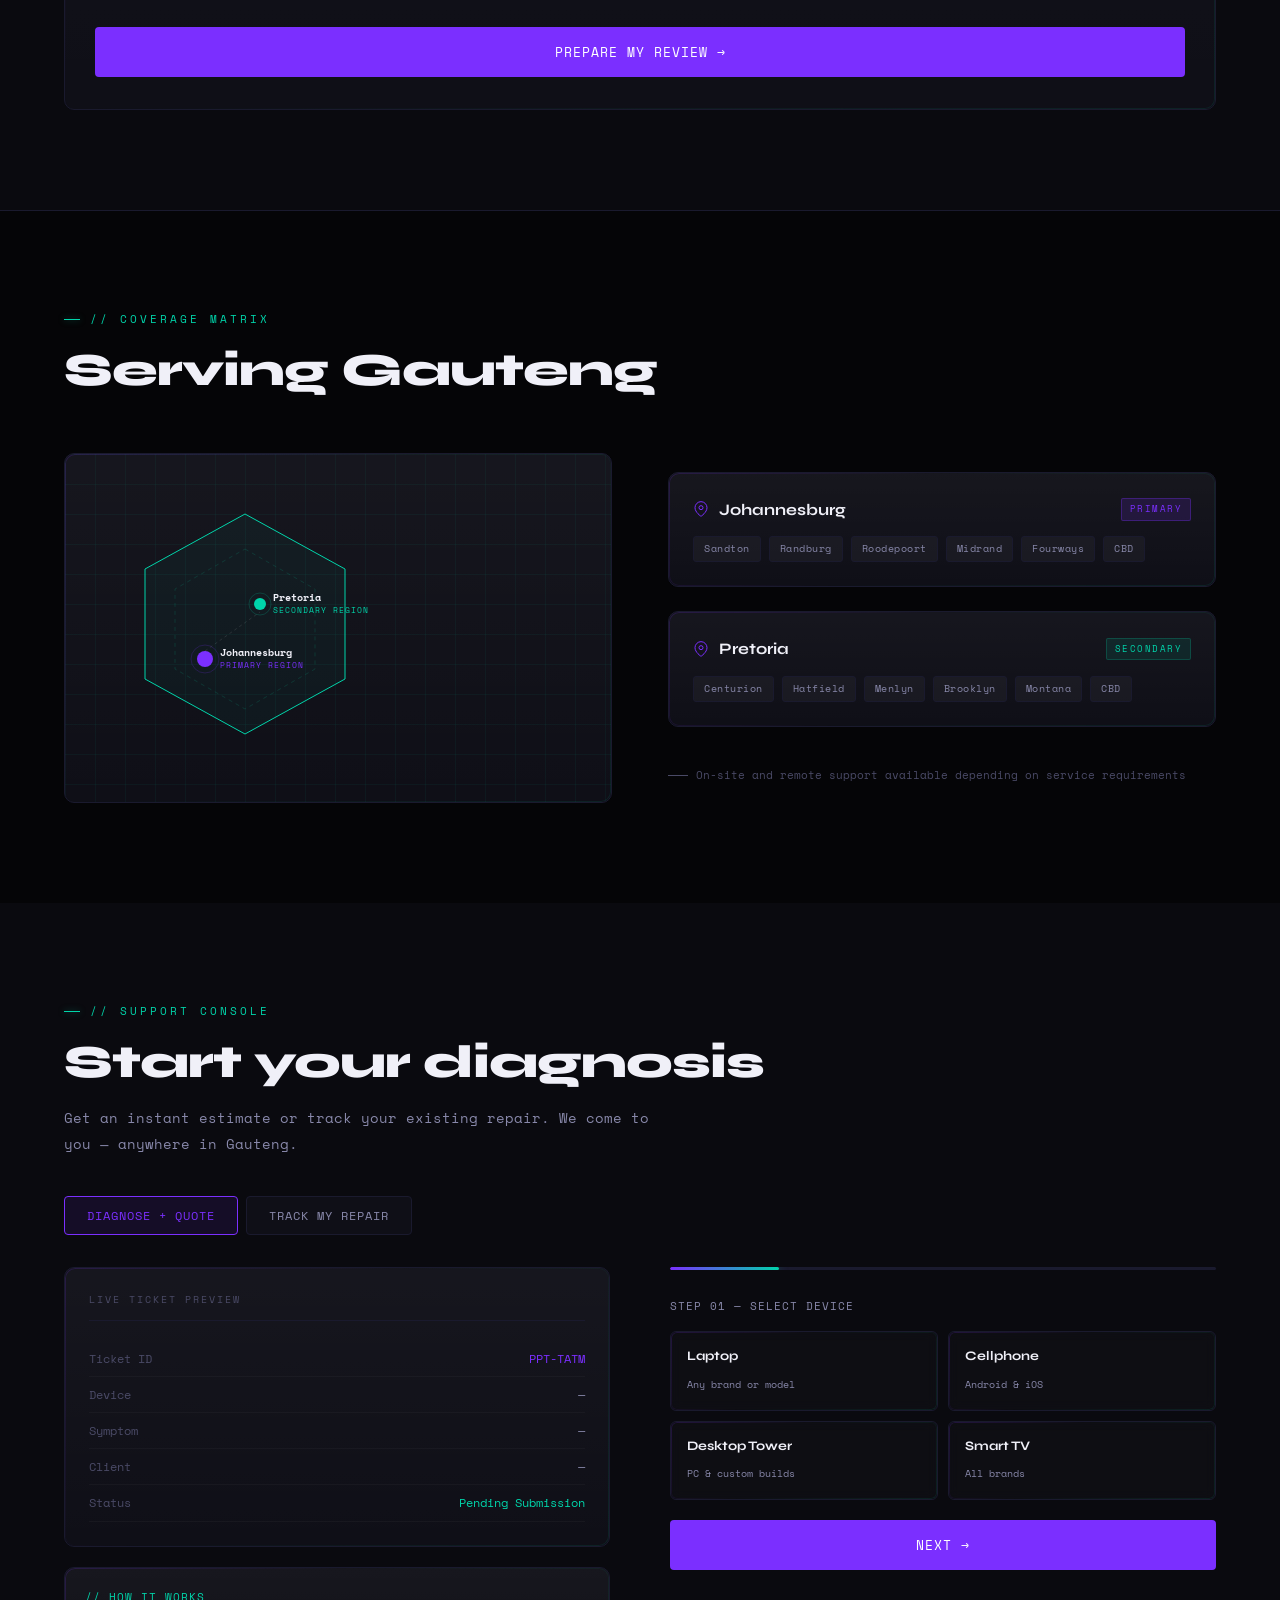
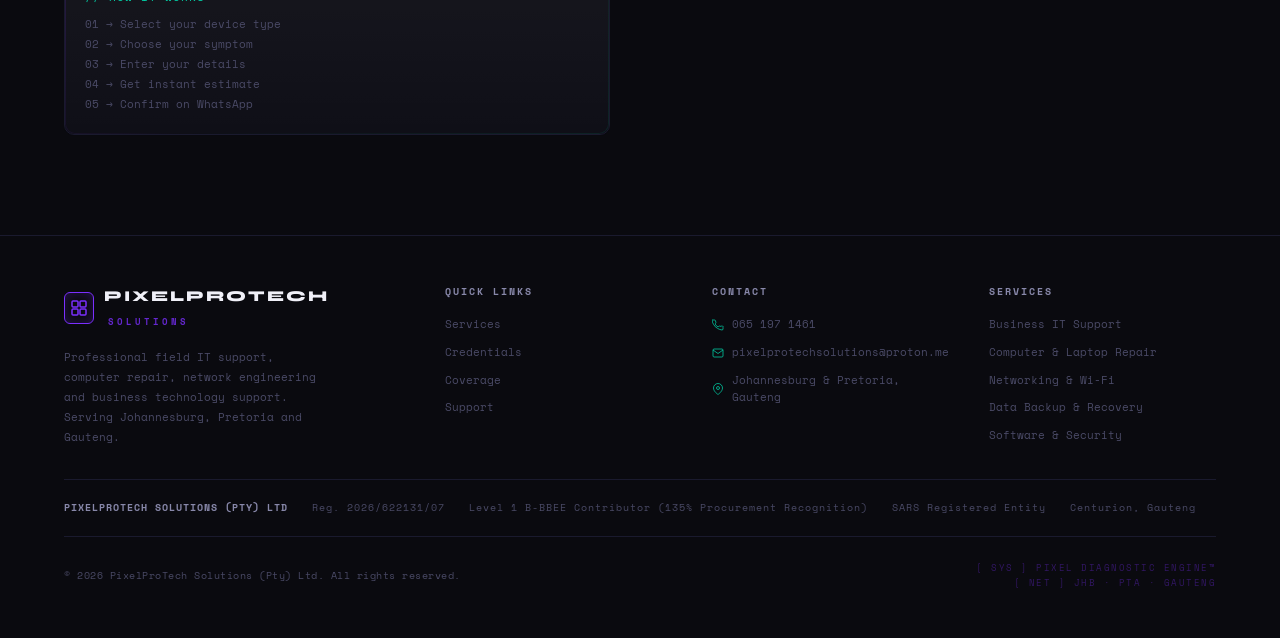
==== commit 89fe1c72: "Add files via upload" ====
--- a/index.html
+++ b/index.html
@@ -2,7 +2,7 @@
 <html lang="en">
 <head>
 <meta charset="UTF-8">
-<meta name="viewport" content="width=device-width, initial-scale=1.0">
+<meta name="viewport" content="width=1280, user-scalable=yes, maximum-scale=5">
 <meta name="google-site-verification" content="_QPgFU8Vg9y-4ZAhoCD7ZFY0DN1yyWxorY1IGg3oNzE" />
 <meta name="description" content="PixelProTech Solutions (Pty) Ltd — registered field IT engineering company serving Johannesburg, Pretoria and Gauteng. Structured diagnostics, on-site computer repair, networking and business technology support.">
 <meta name="keywords" content="field IT engineering Gauteng, computer repair Johannesburg, IT support Pretoria, laptop repair Centurion, network engineering Gauteng, business IT support Sandton, school IT support Pretoria, on-site diagnostics, registered IT company South Africa, PixelProTech Solutions">
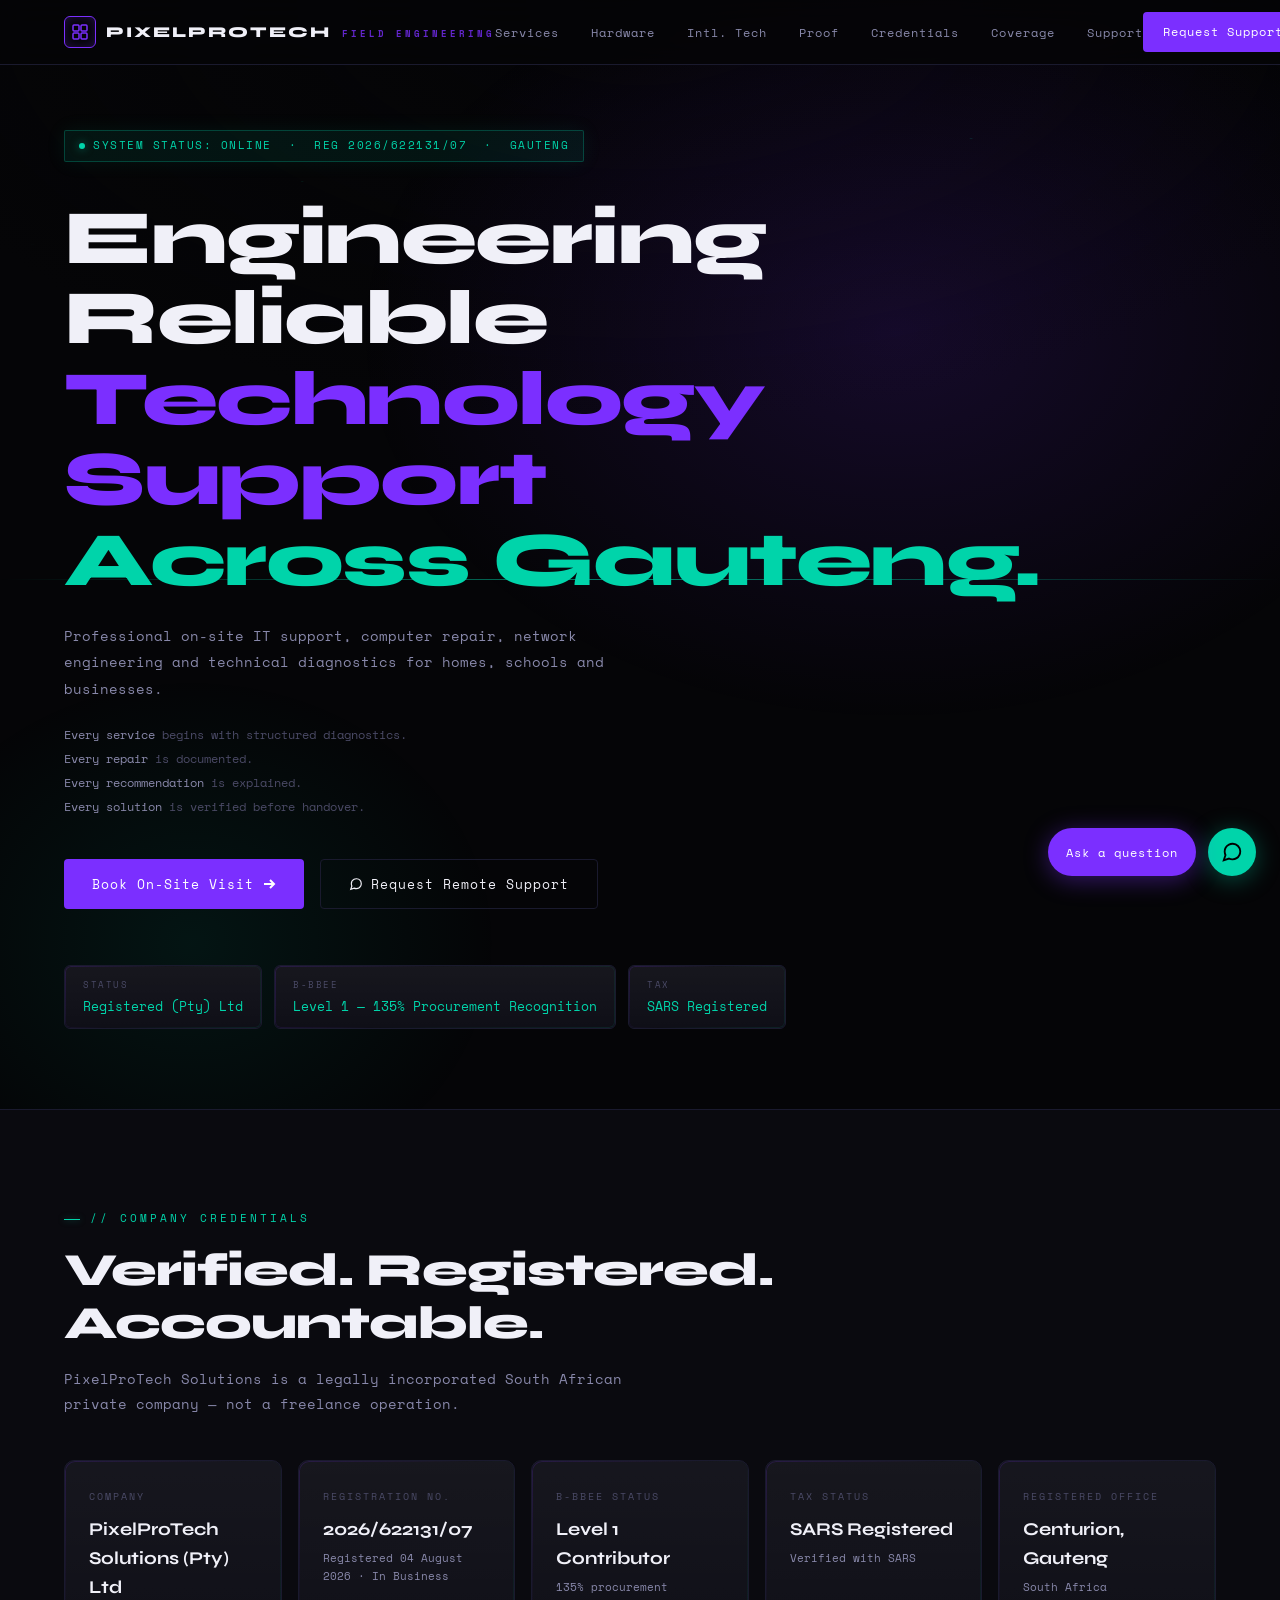
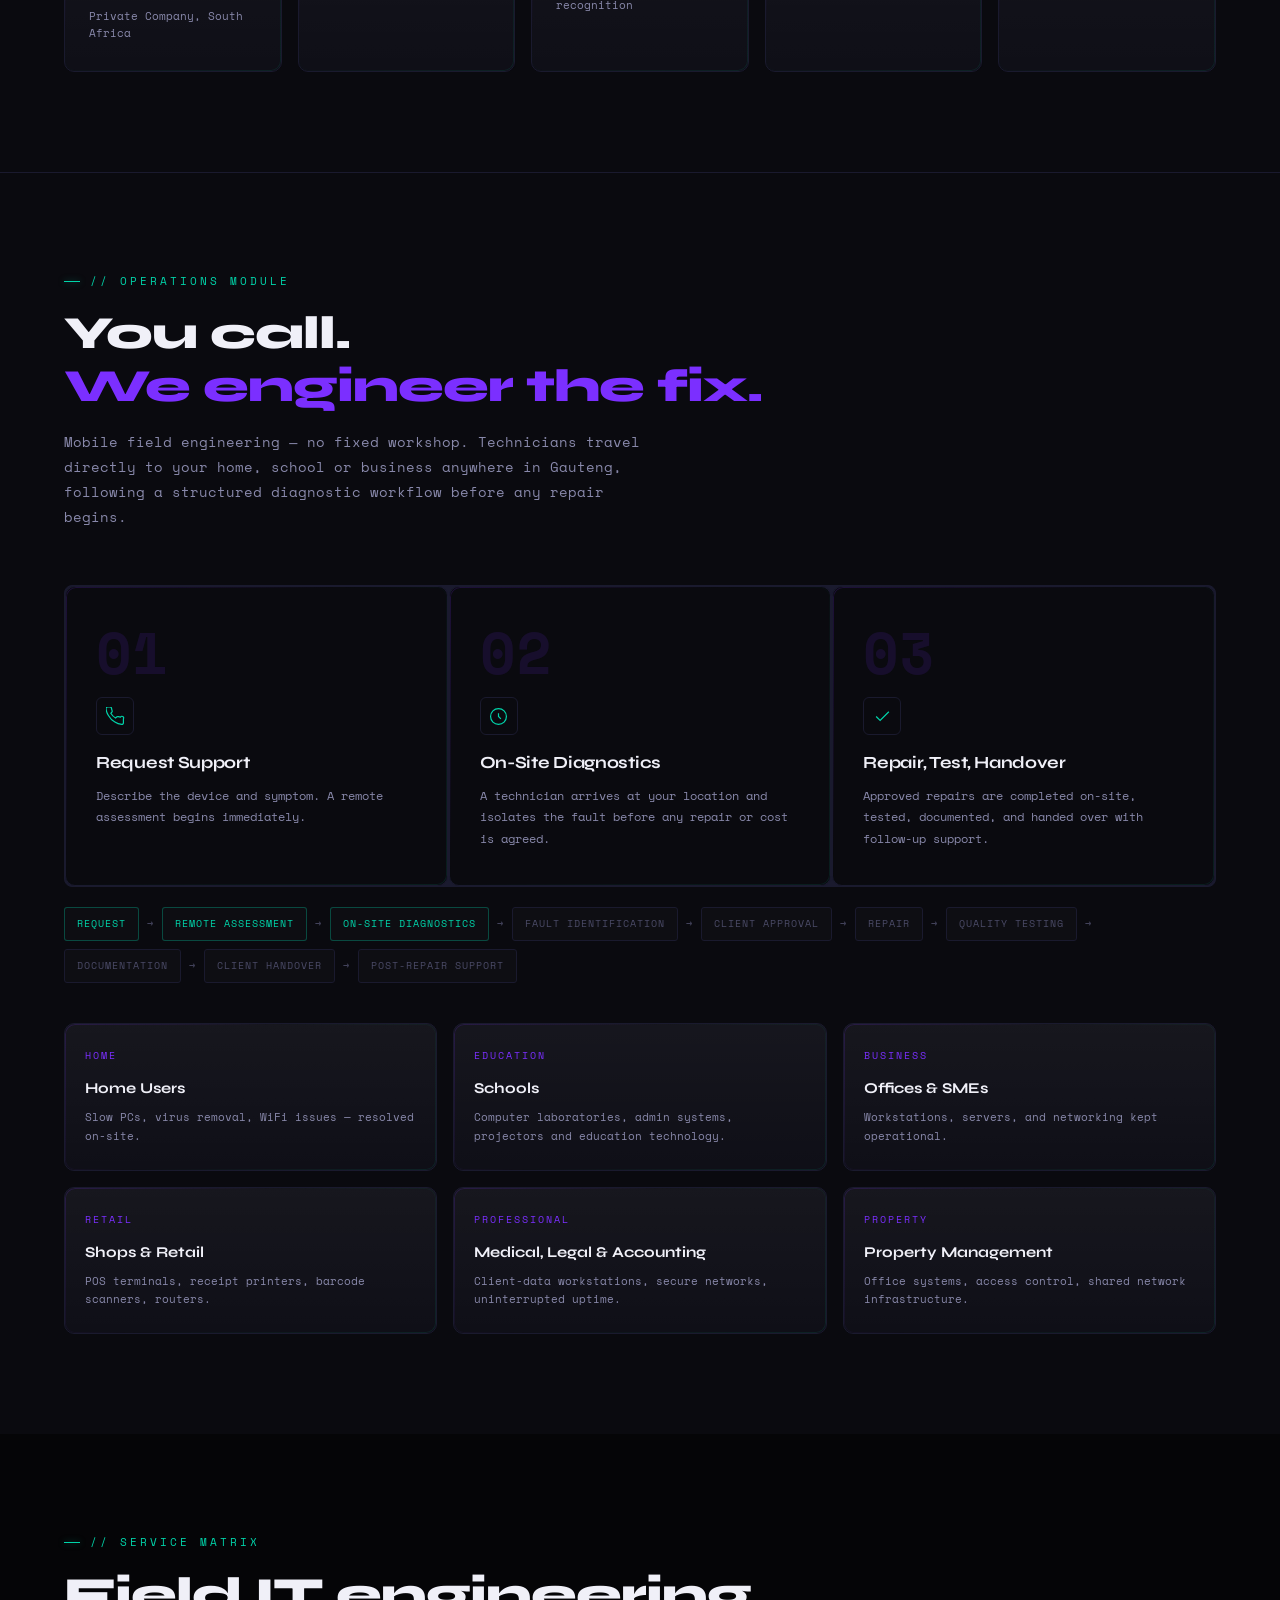
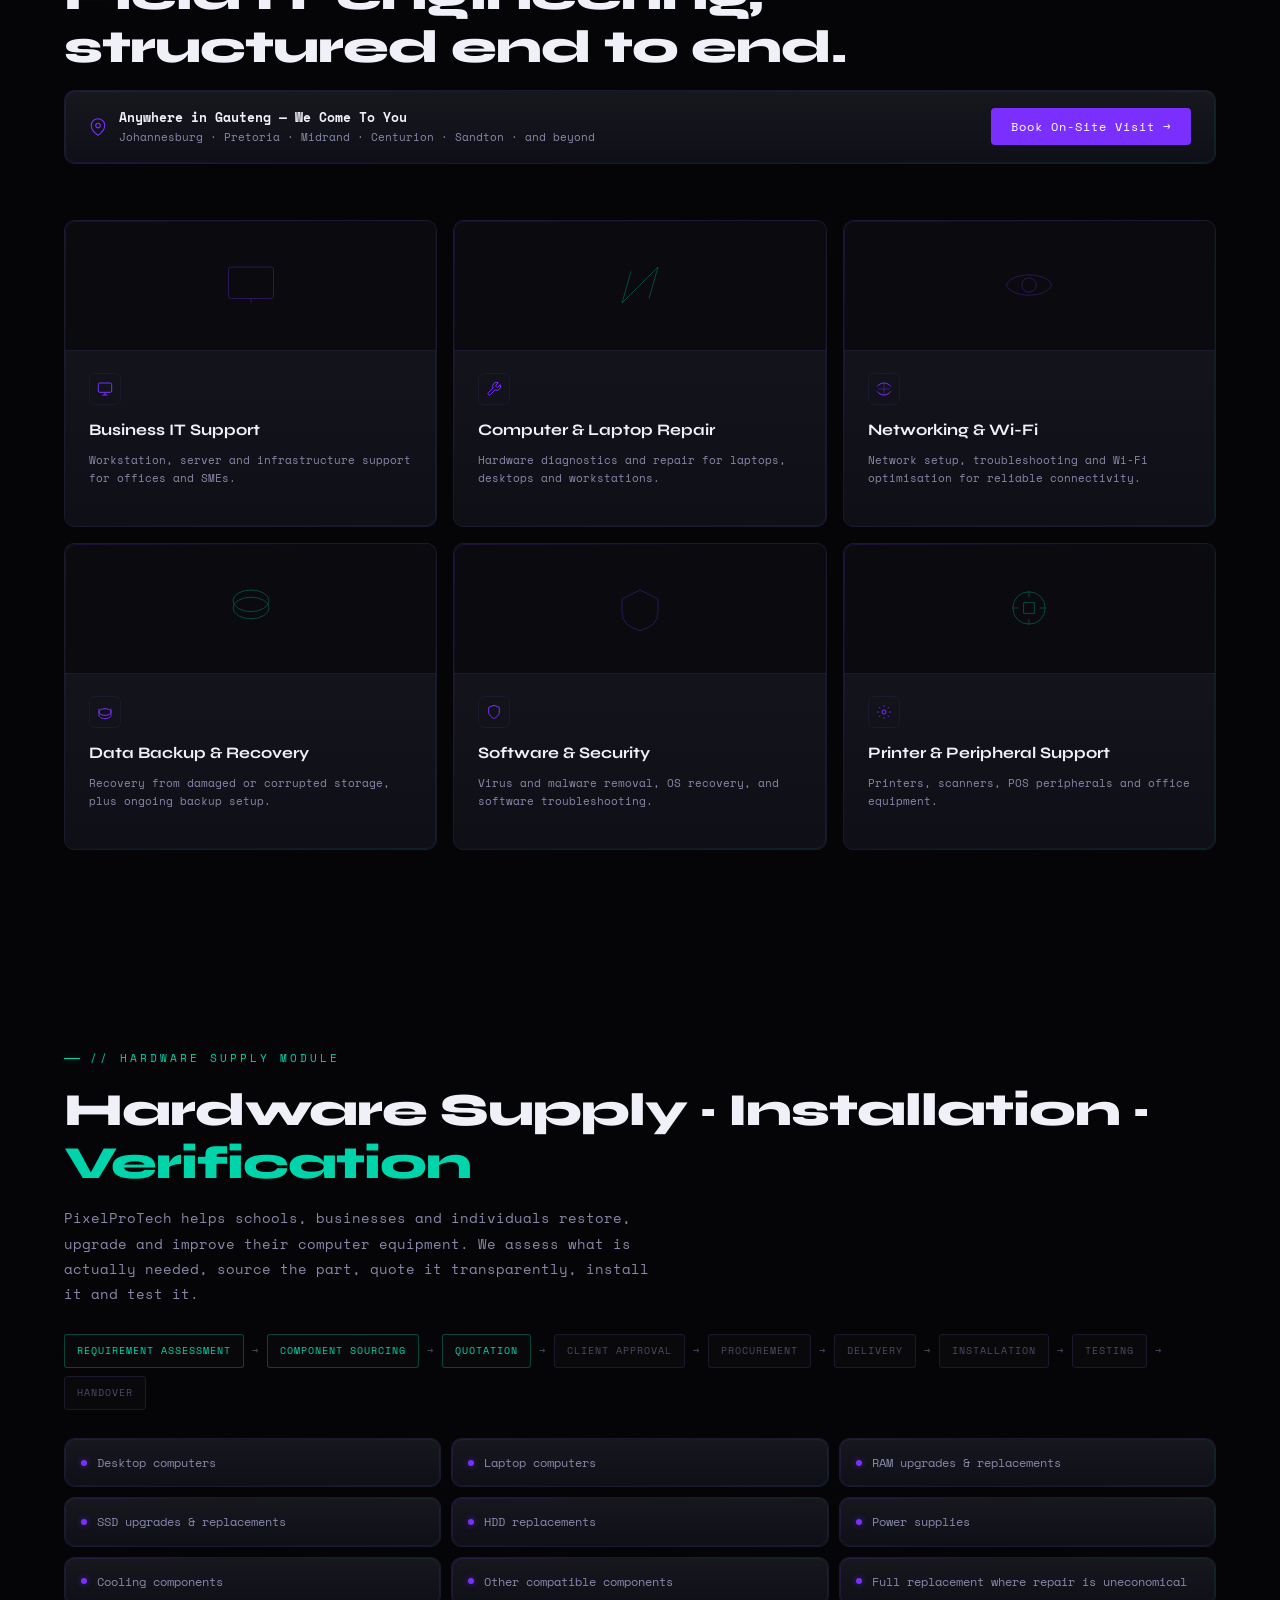
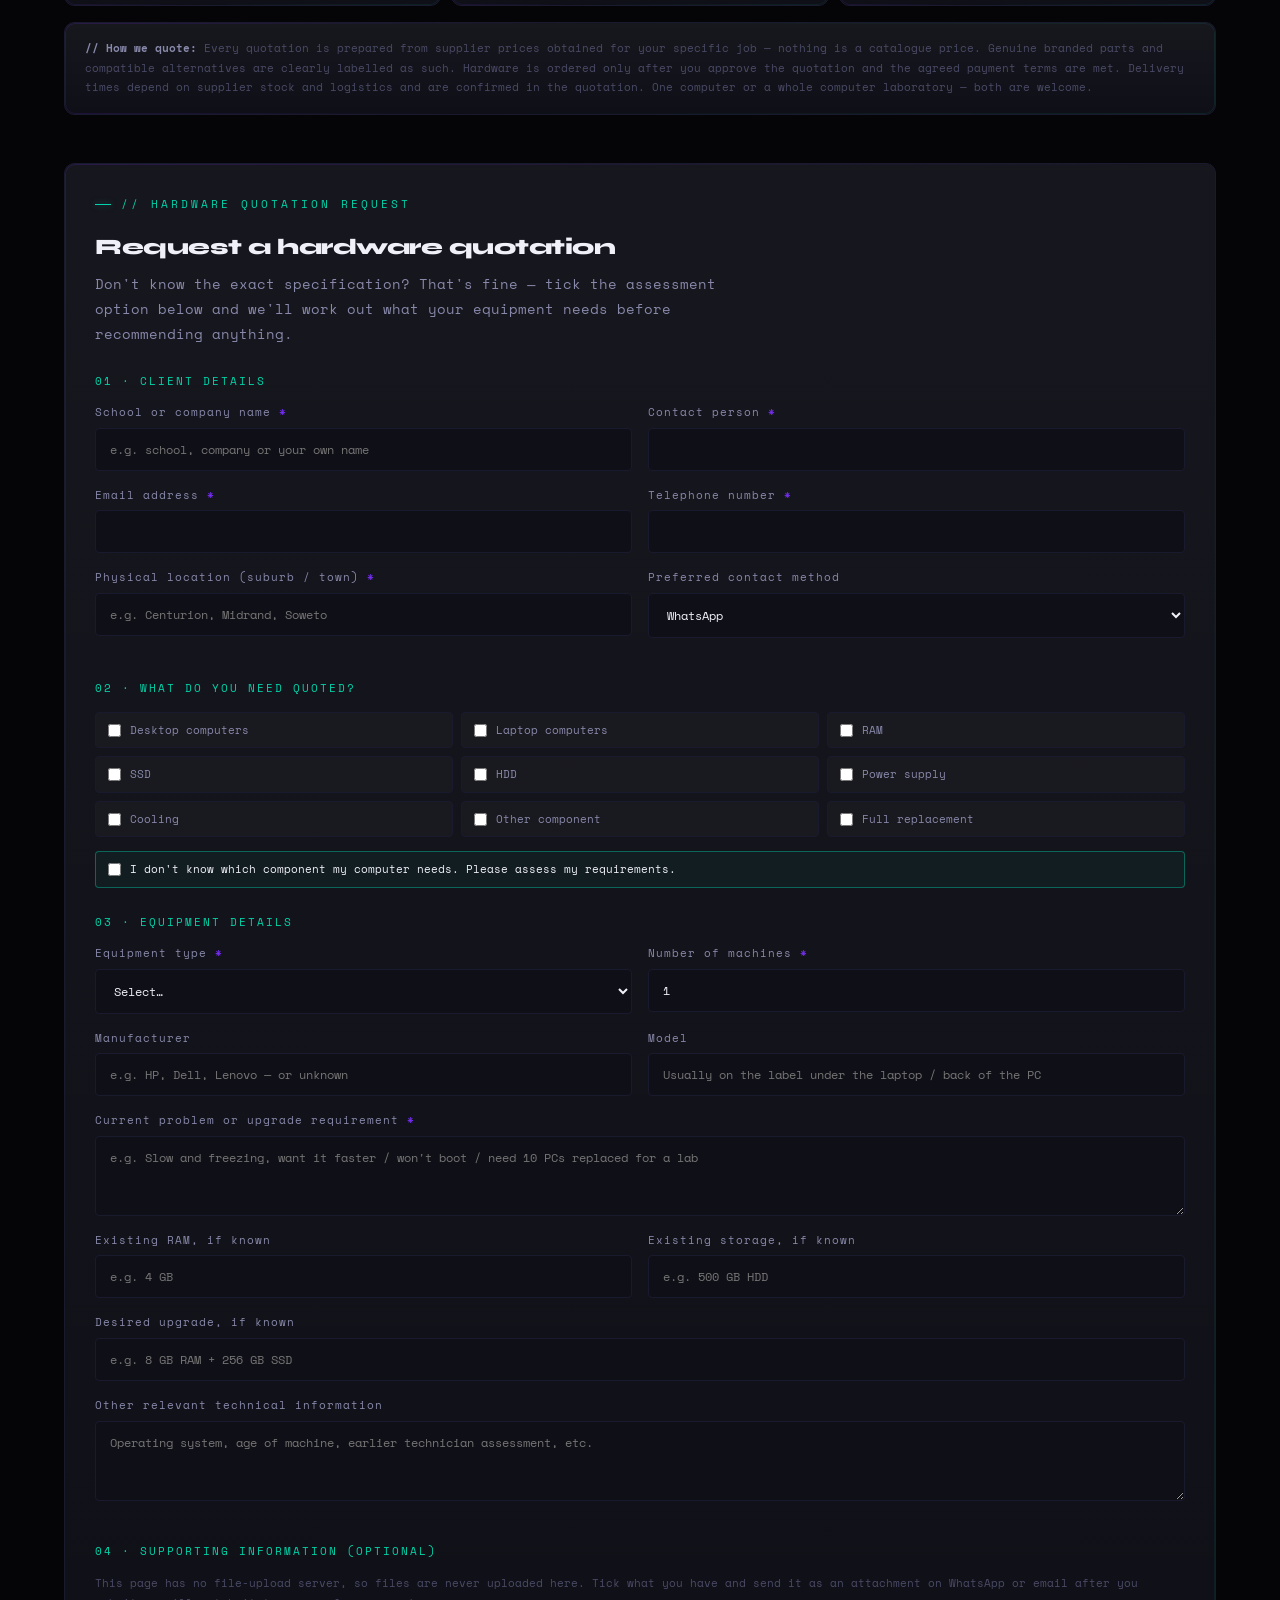
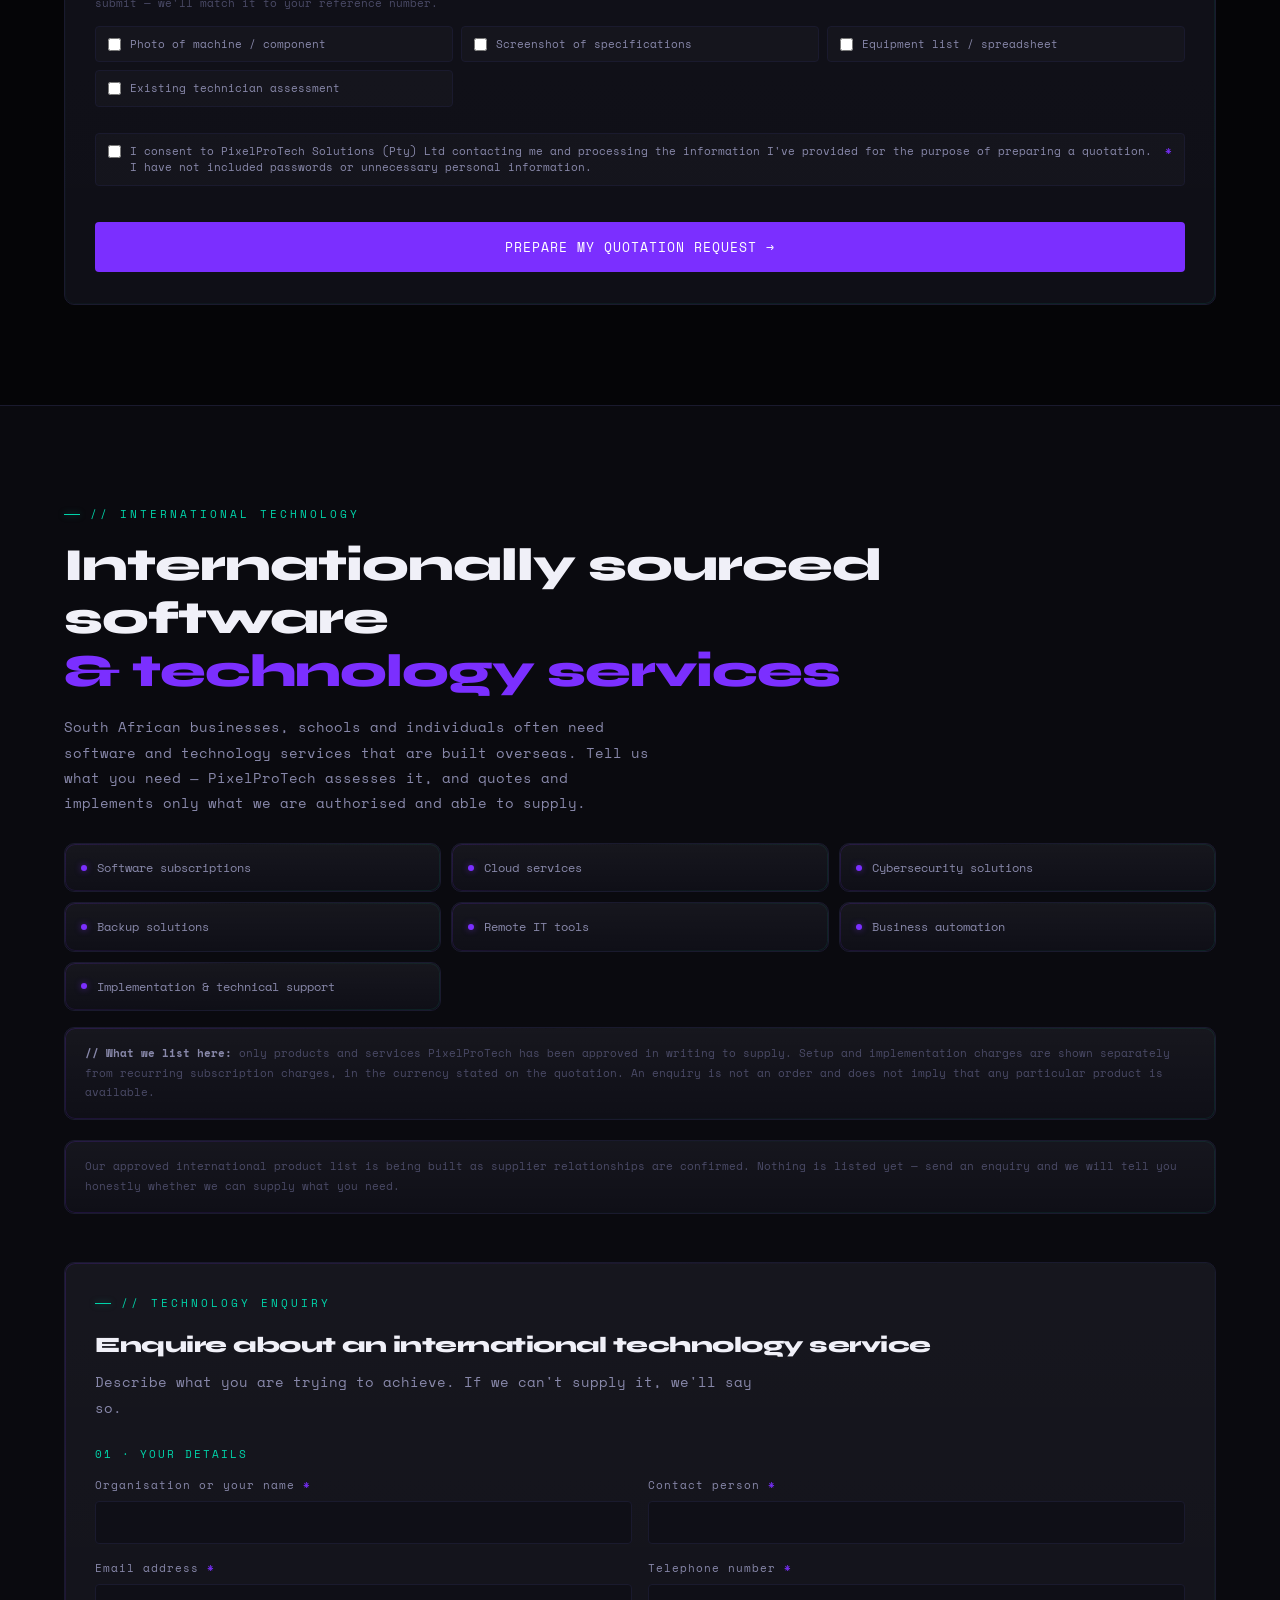
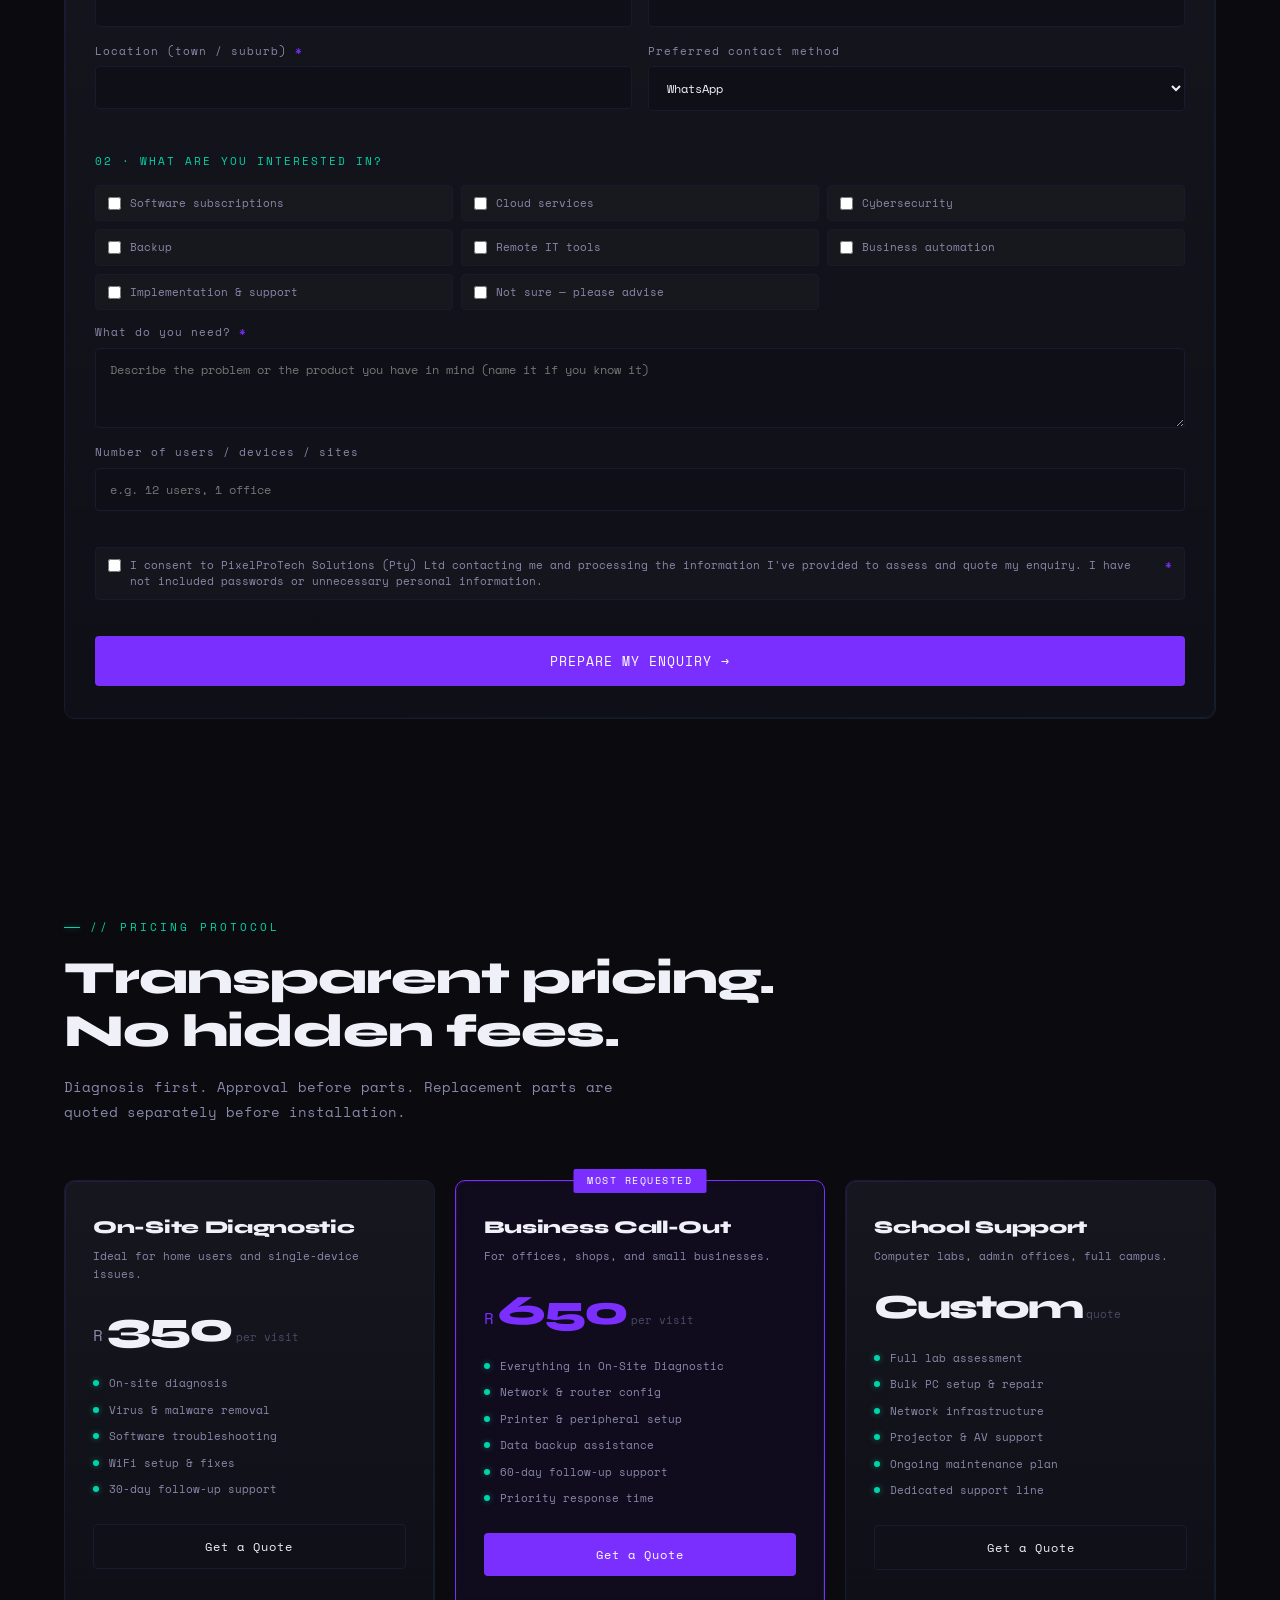
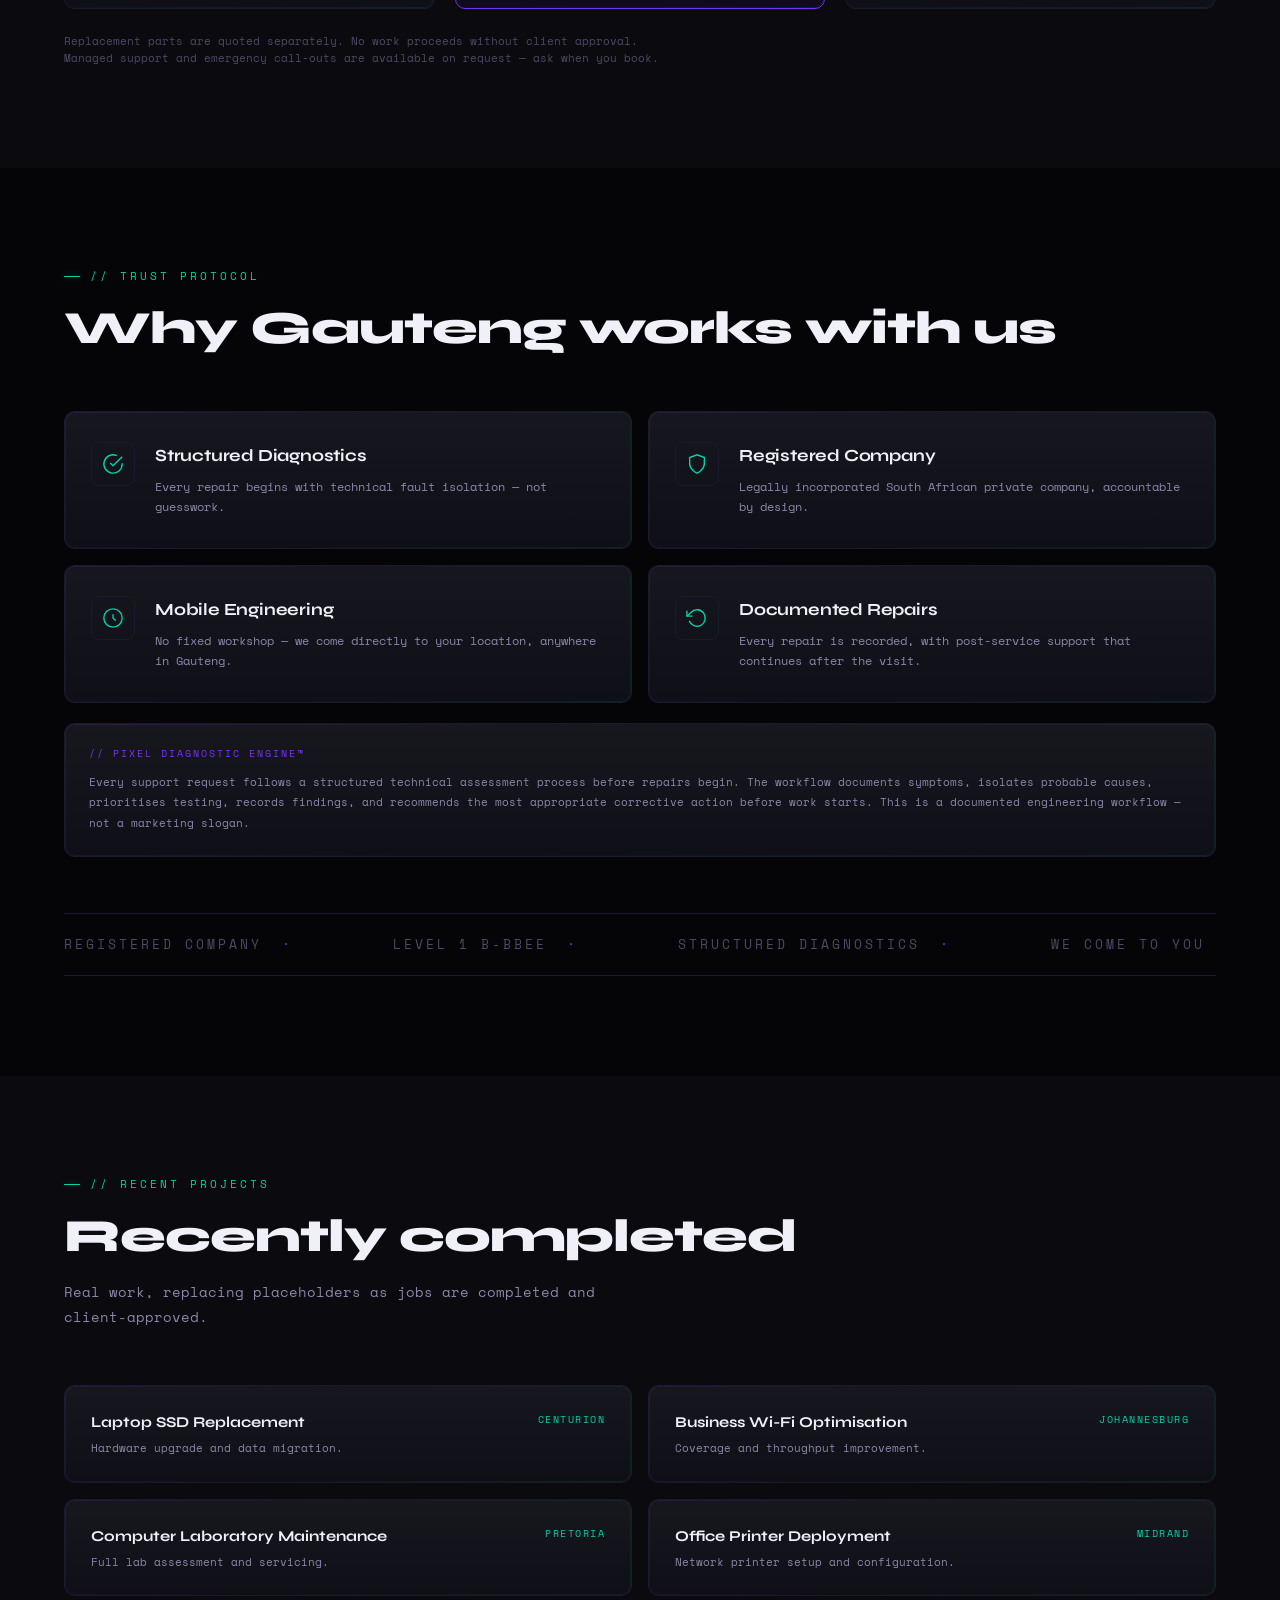
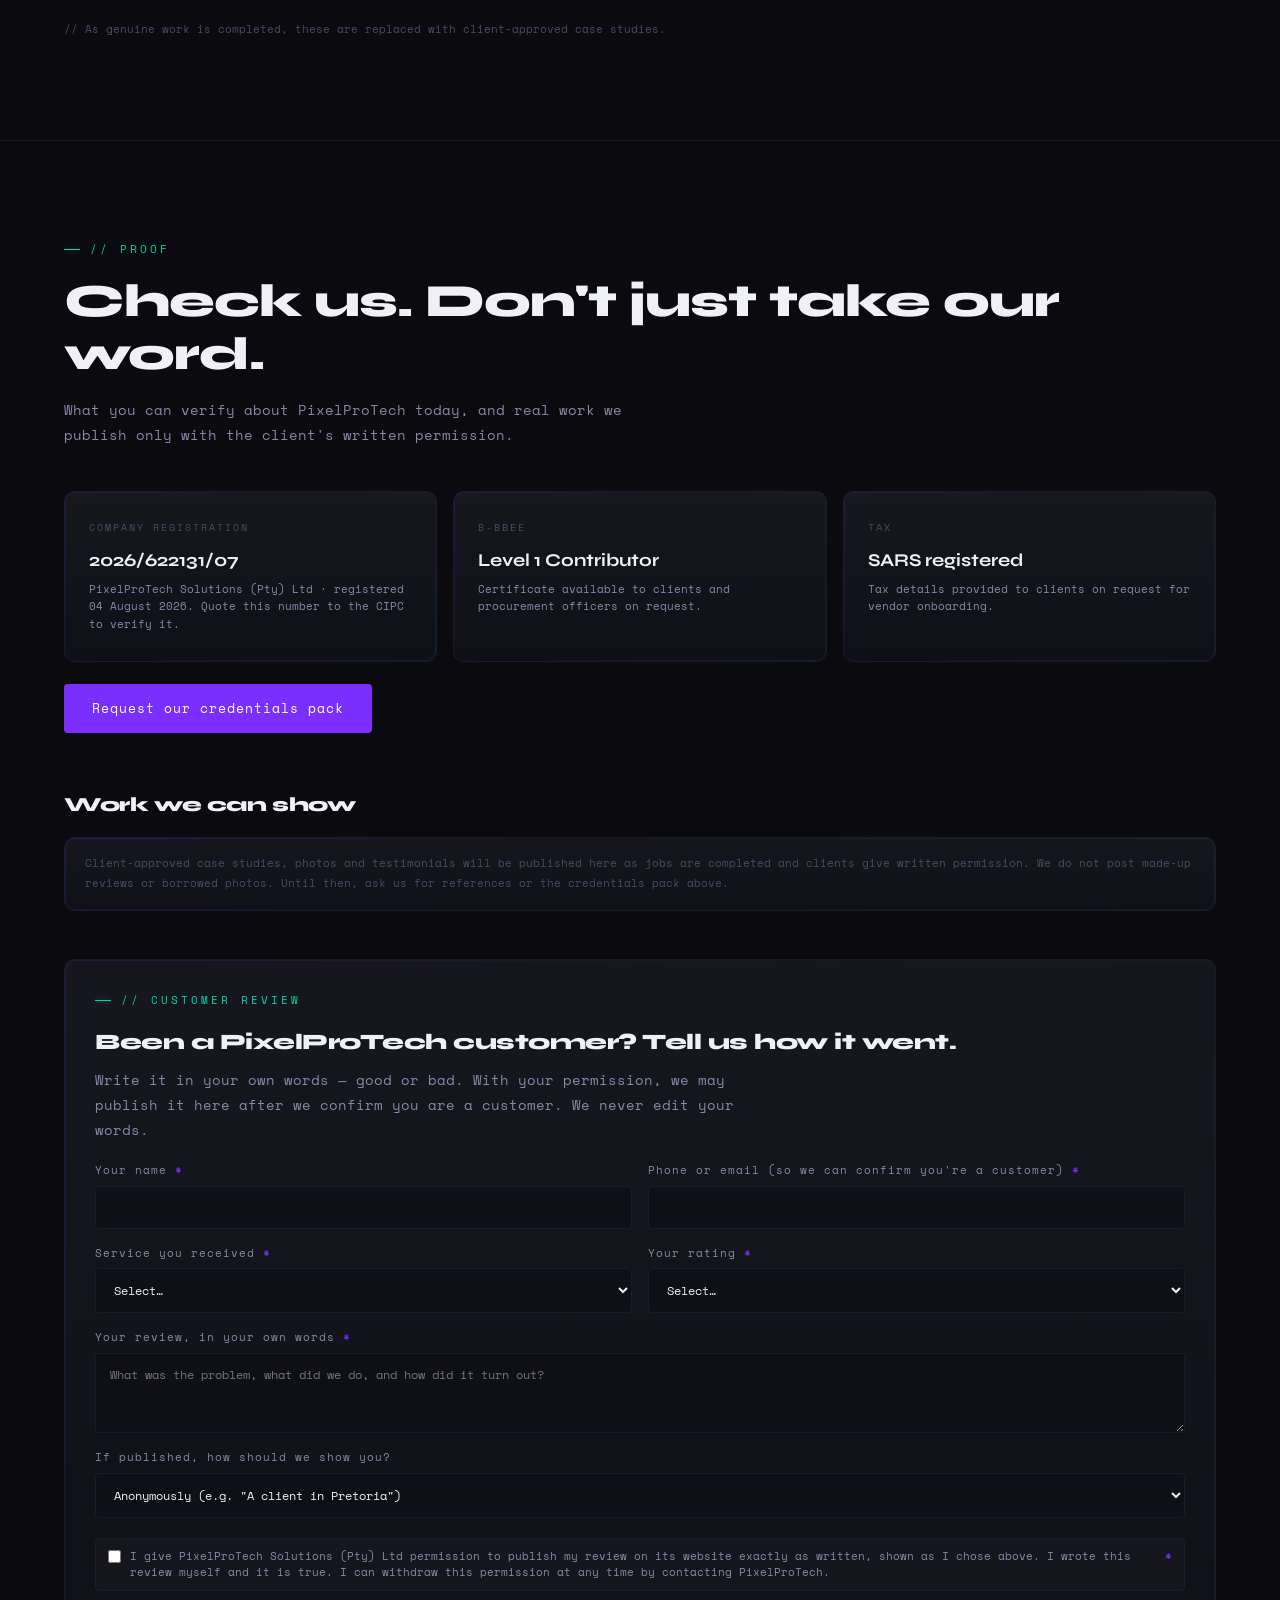
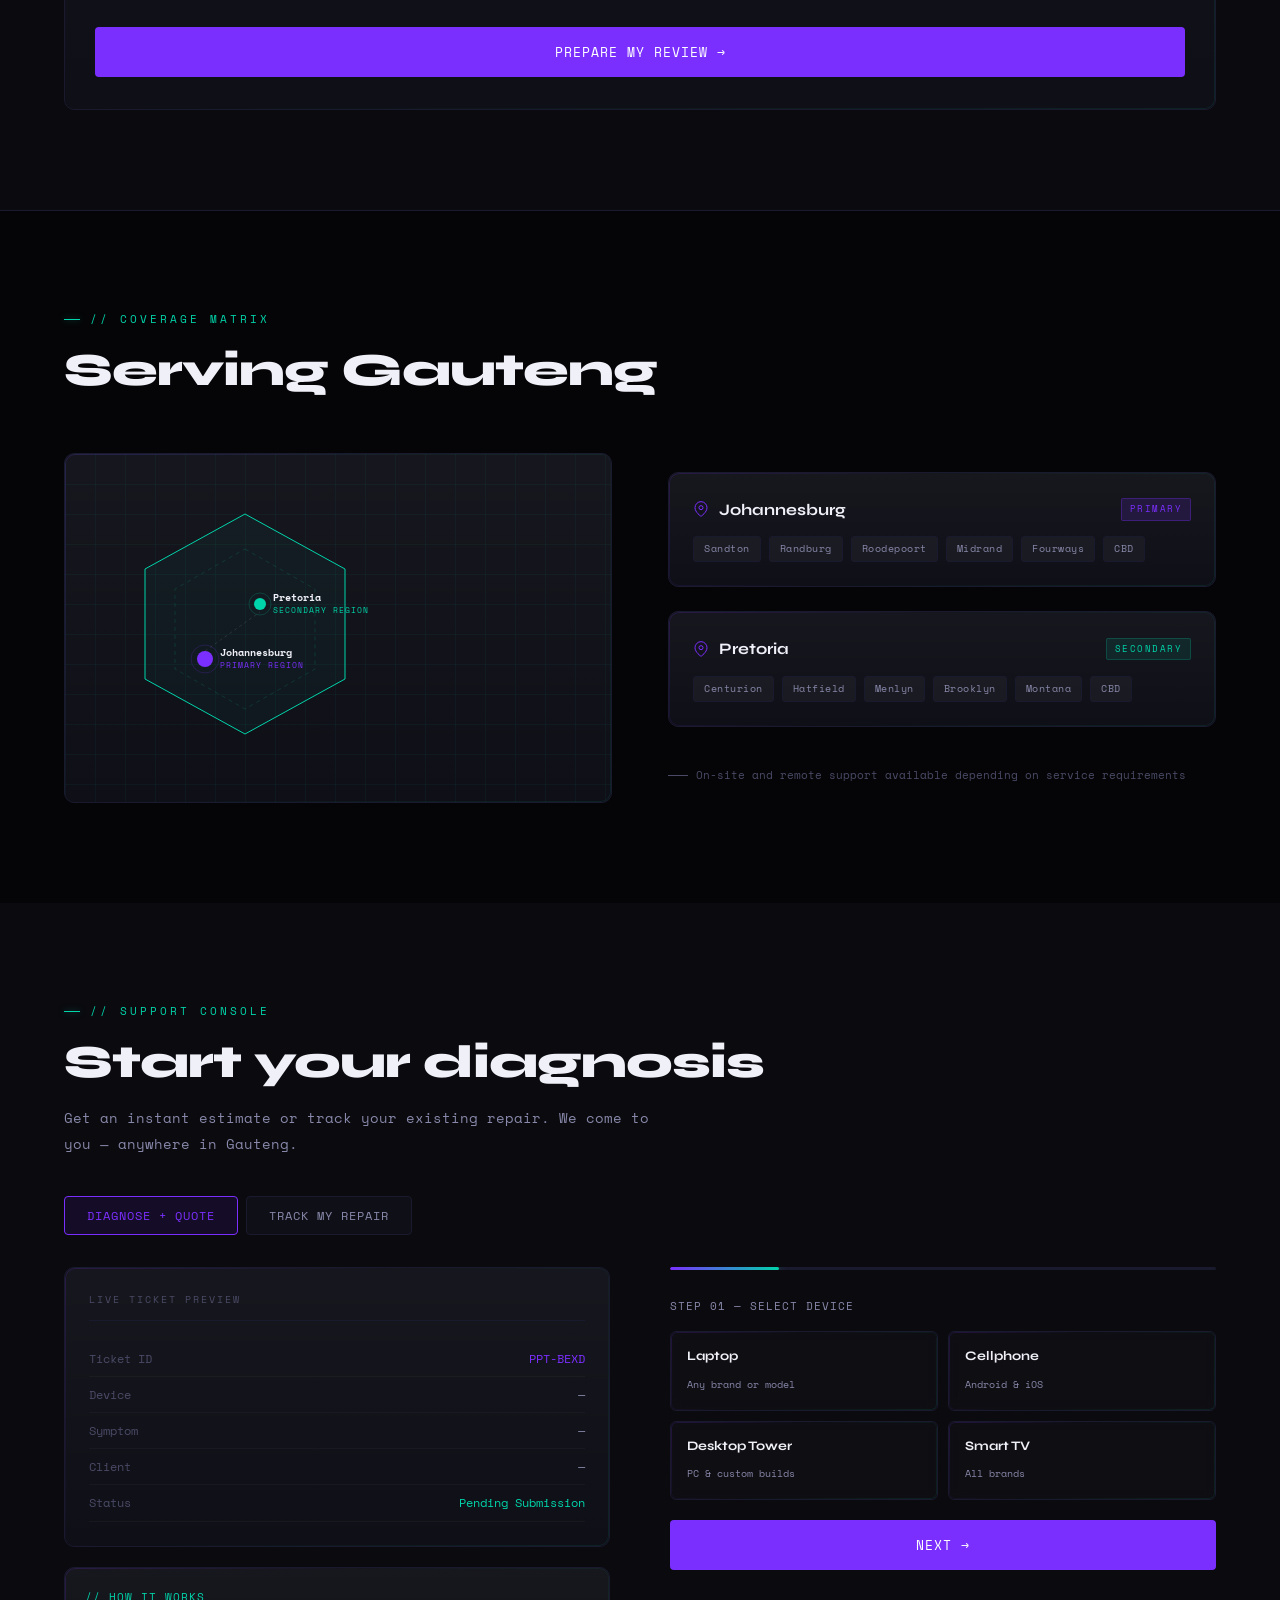
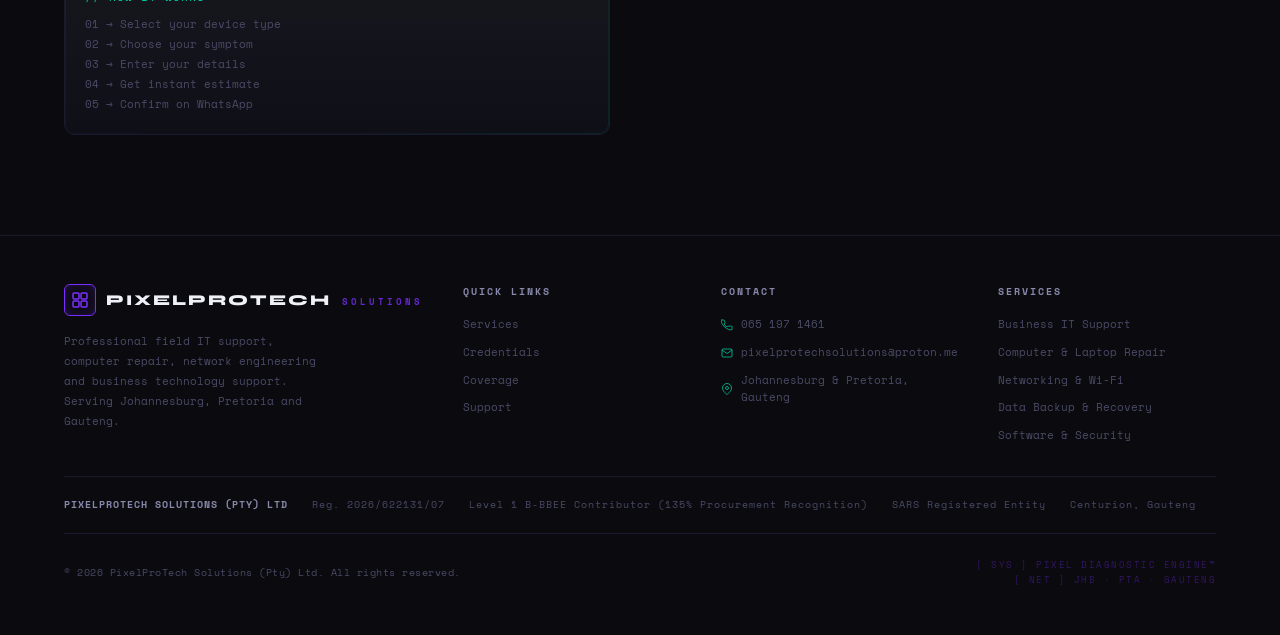
==== commit 908d1b77: "Add files via upload" ====
--- a/index.html
+++ b/index.html
@@ -379,9 +379,16 @@
 .port-grid{grid-template-columns:1fr;gap:32px}
 .form-row{grid-template-columns:1fr;gap:0}
 .cred-grid{grid-template-columns:1fr 1fr}
-.nav-links{display:none}
 #network-canvas{opacity:.35}
 }
+/* NAV: never hide names, shrink to fit any width */
+.nav-links a,.nav-cta,.logo-text{white-space:nowrap}
+.nav-links li{flex:0 0 auto}
+@media(max-width:1200px){nav{padding:0 2%}.nav-links{gap:18px}.nav-links a{font-size:11px;letter-spacing:.3px}.nav-cta{font-size:11px;padding:9px 14px}.logo-sub{display:none}}
+@media(max-width:1000px){.nav-links{gap:11px}.nav-links a{font-size:10px;letter-spacing:0}.nav-cta{font-size:10px;padding:8px 10px}.logo-text{font-size:12px;letter-spacing:1px}}
+/* HERO: fixed height so tall phone screens don't stretch it */
+.hero{min-height:720px}
+
 </style>
 <link rel="stylesheet" href="pixel-chat.css">
 </head>
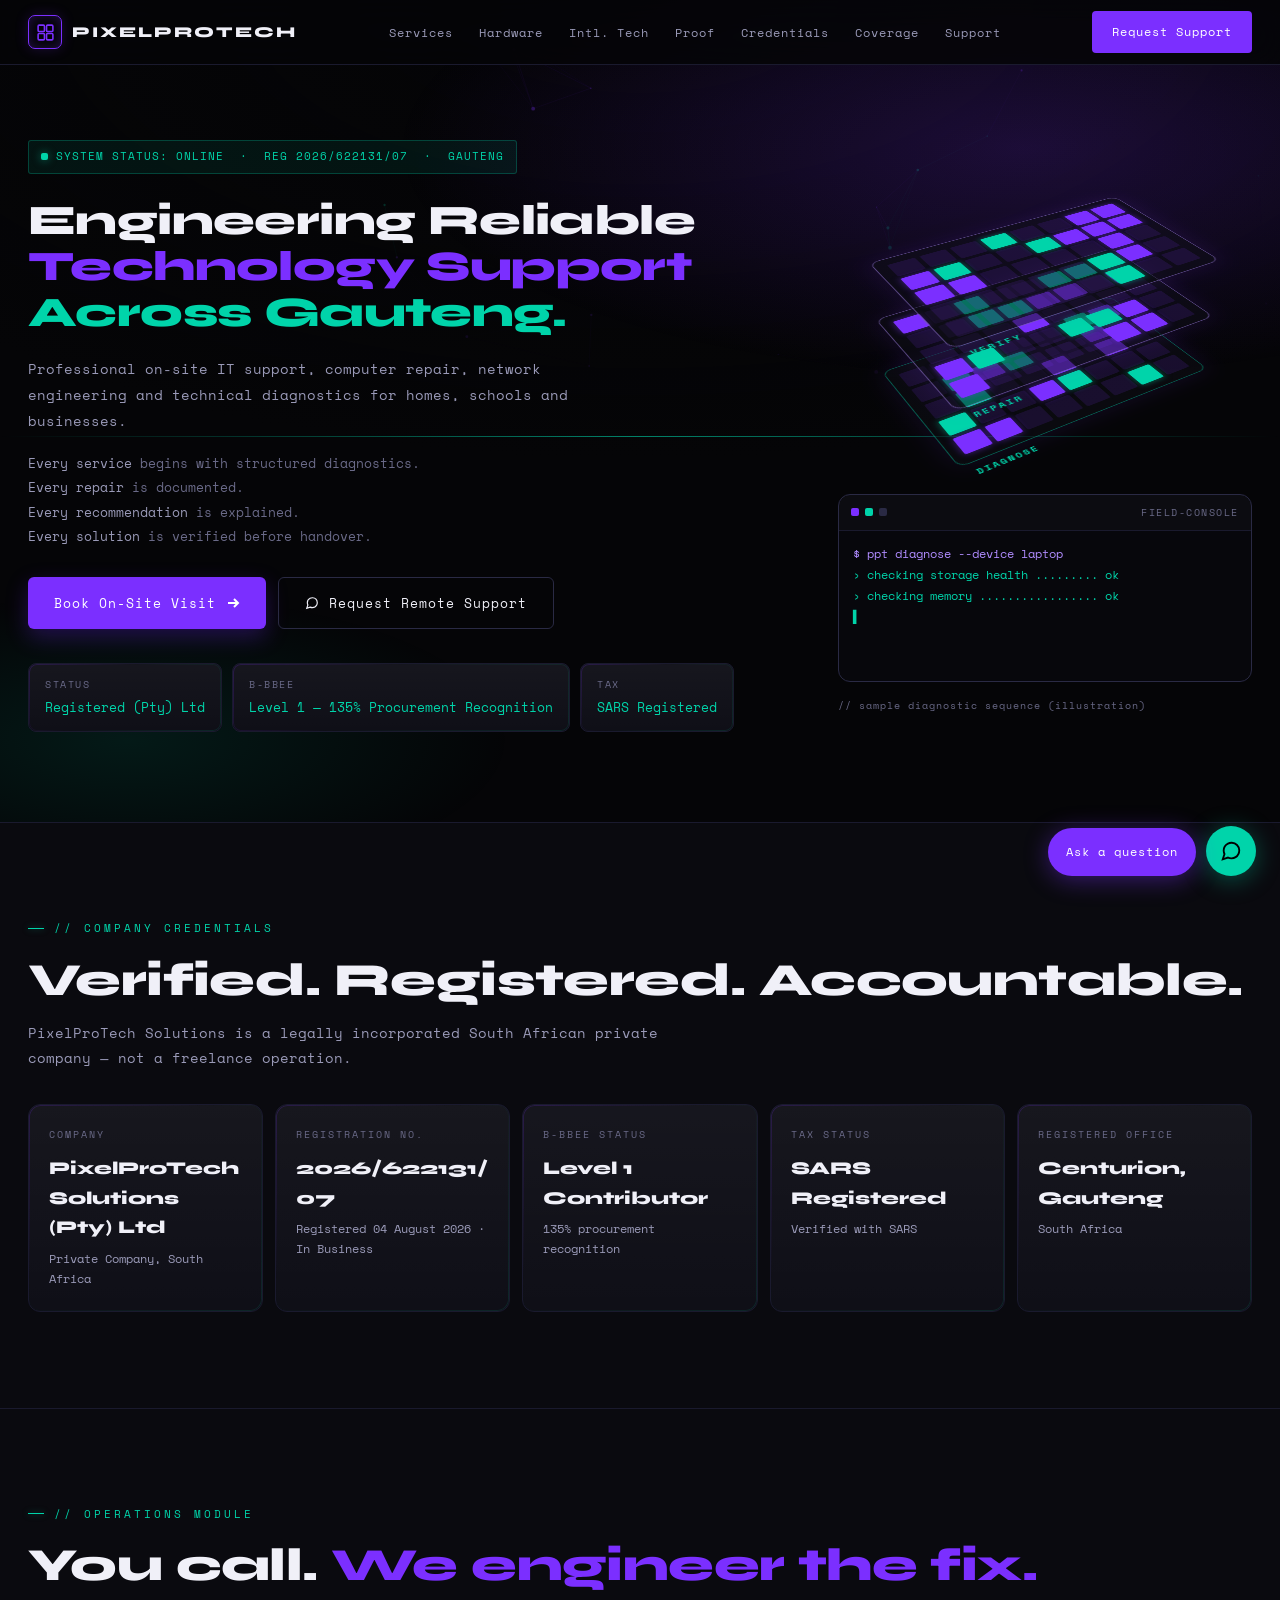
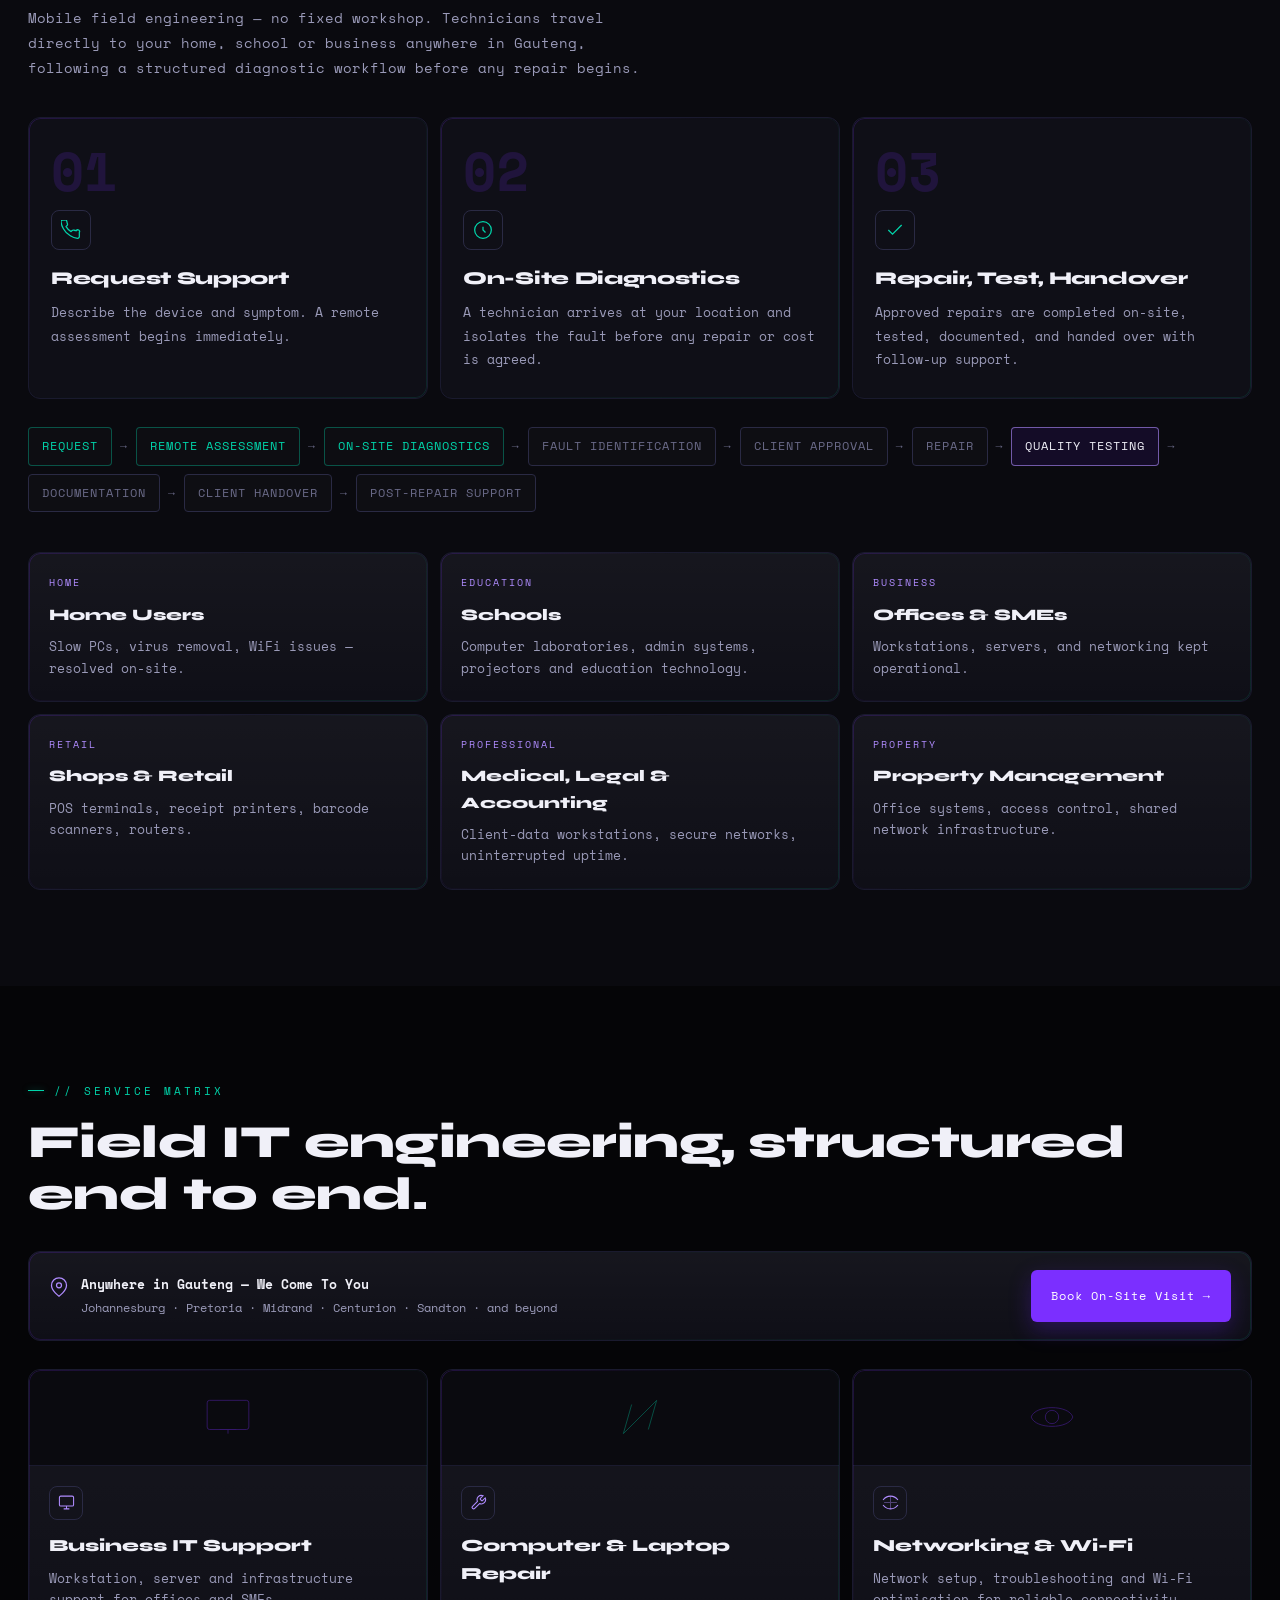
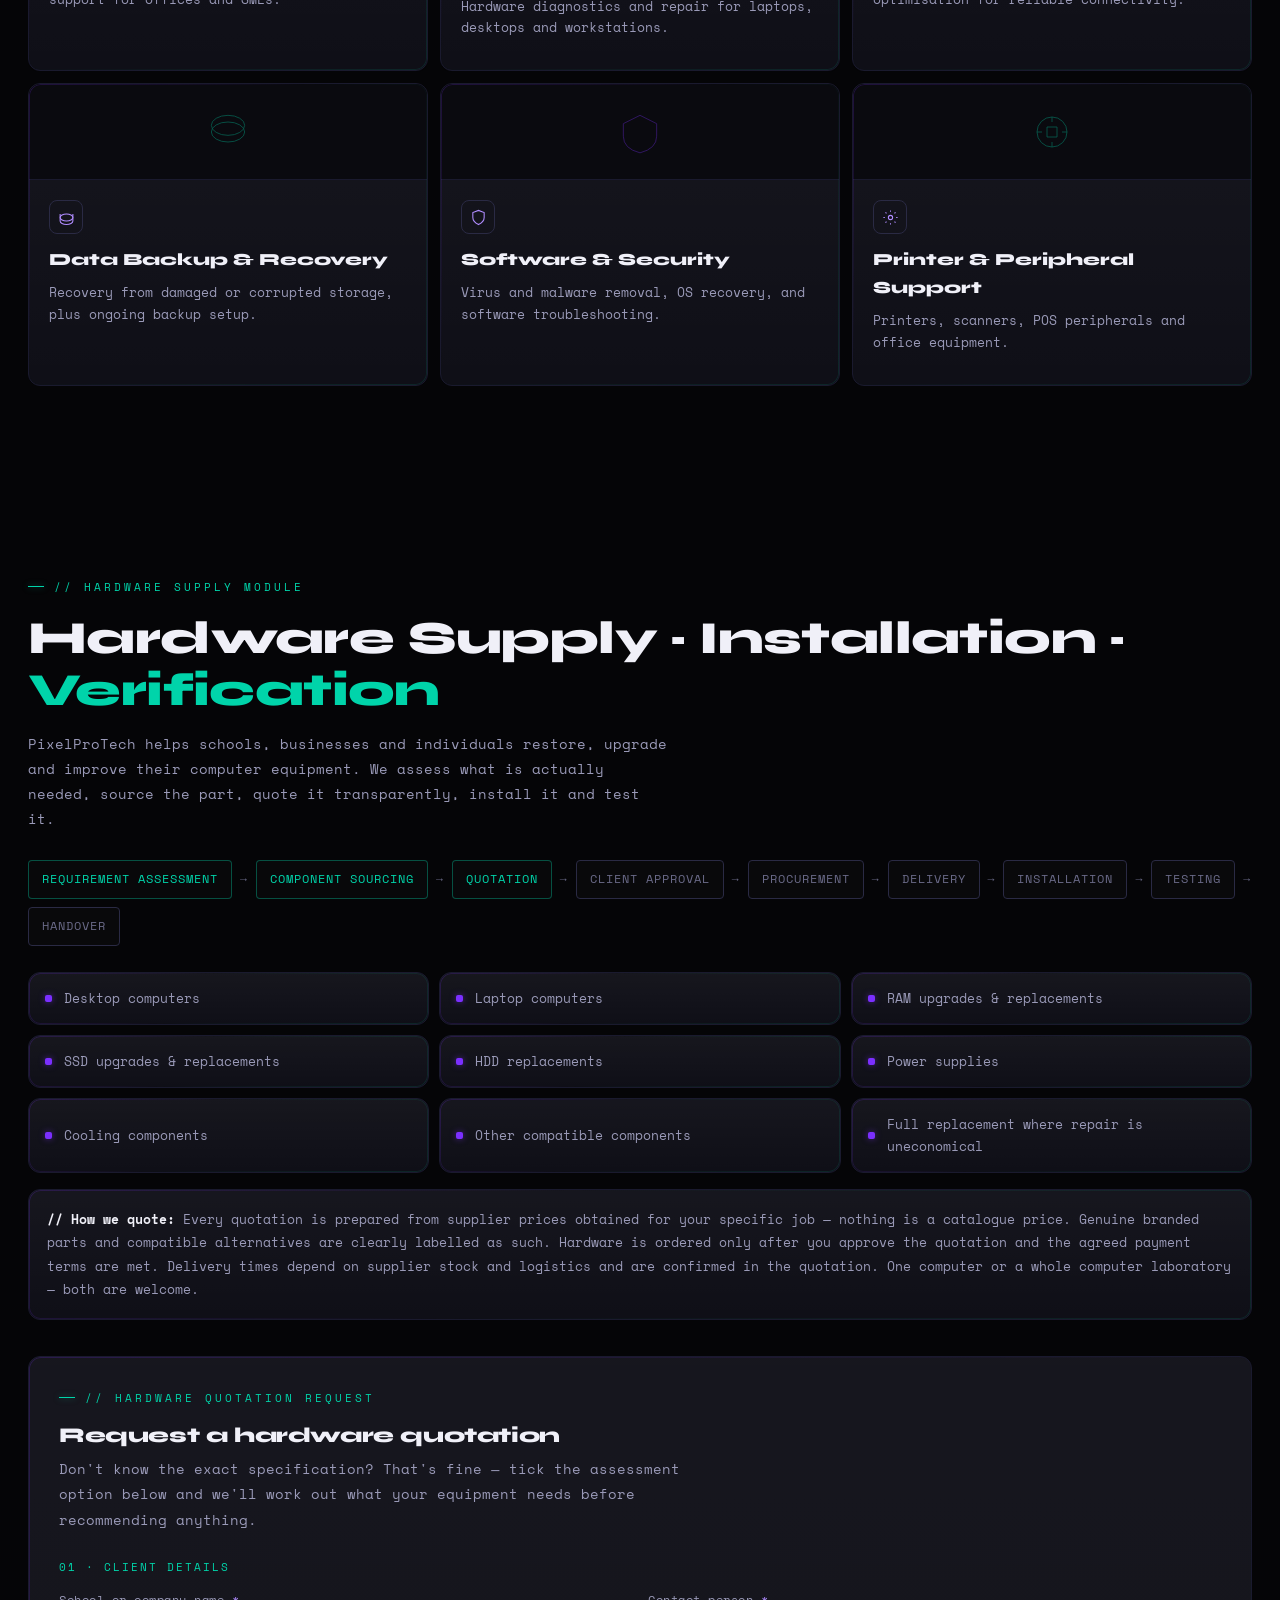
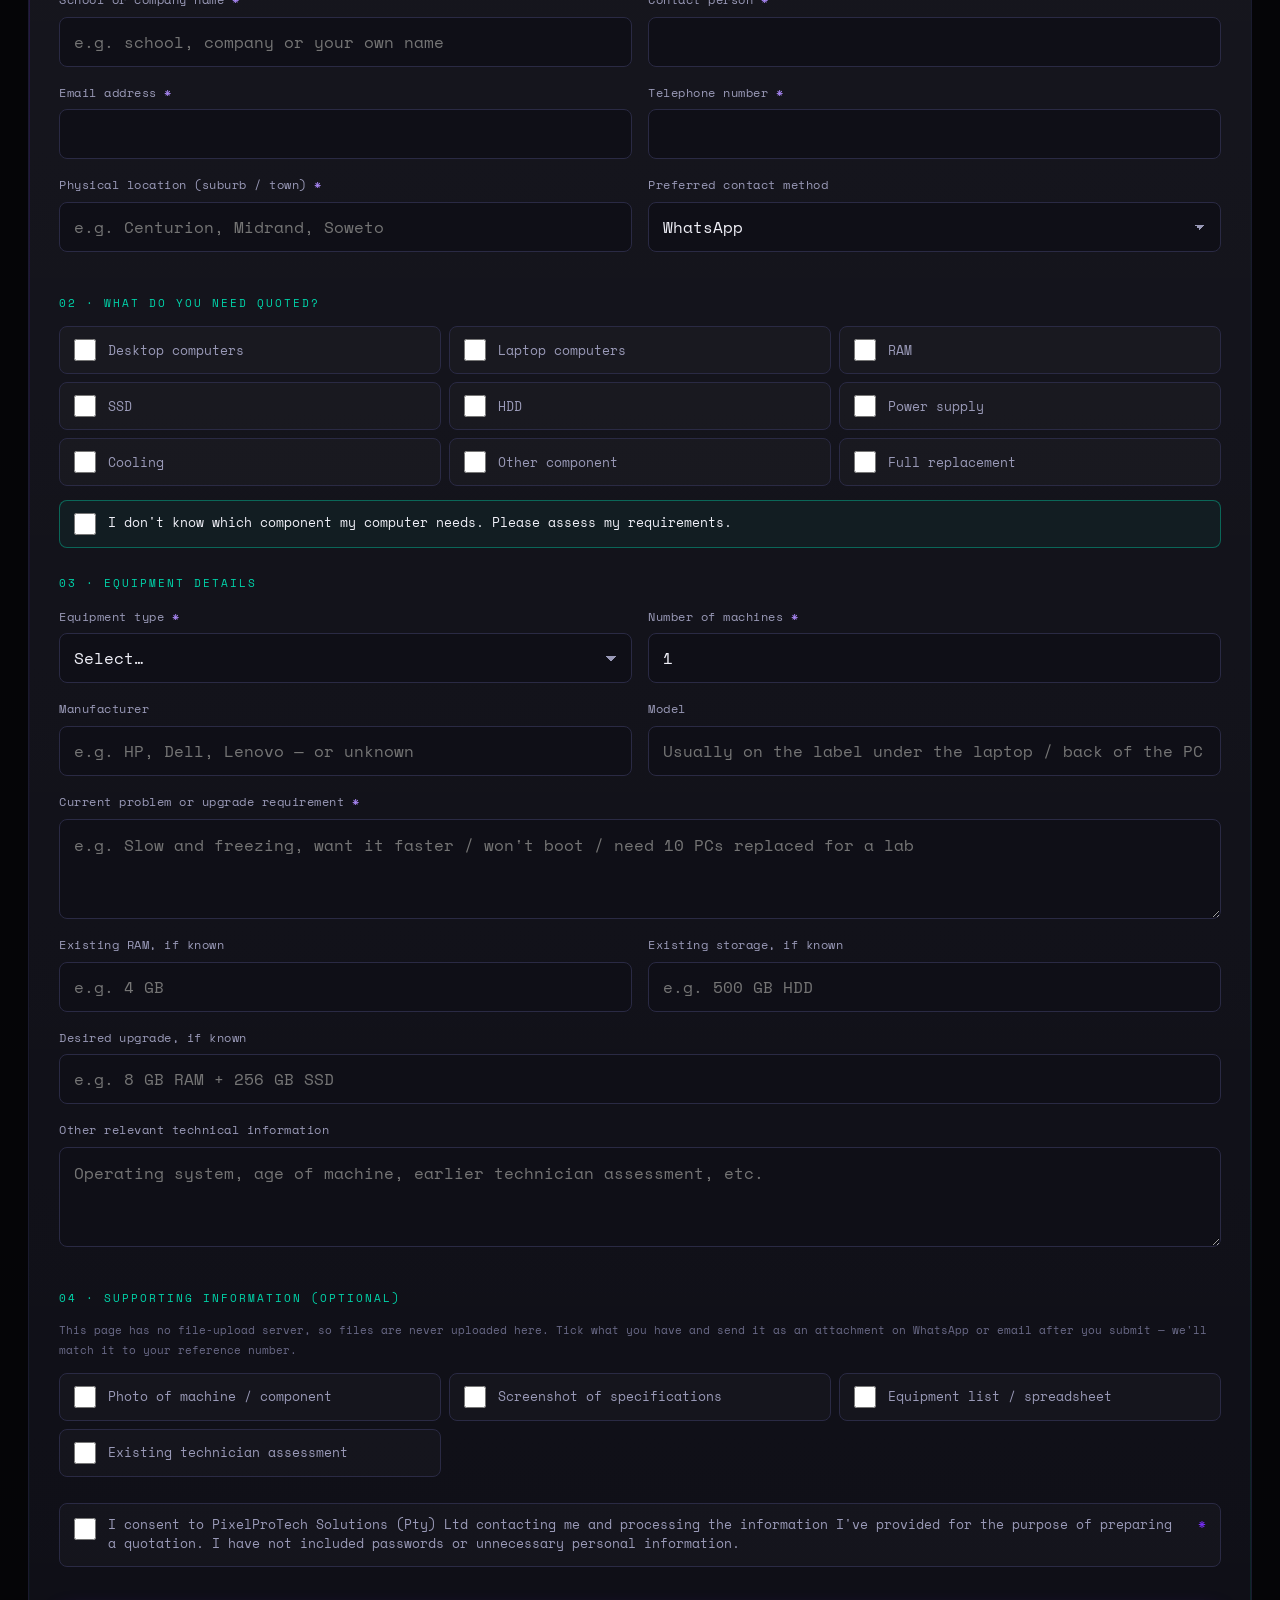
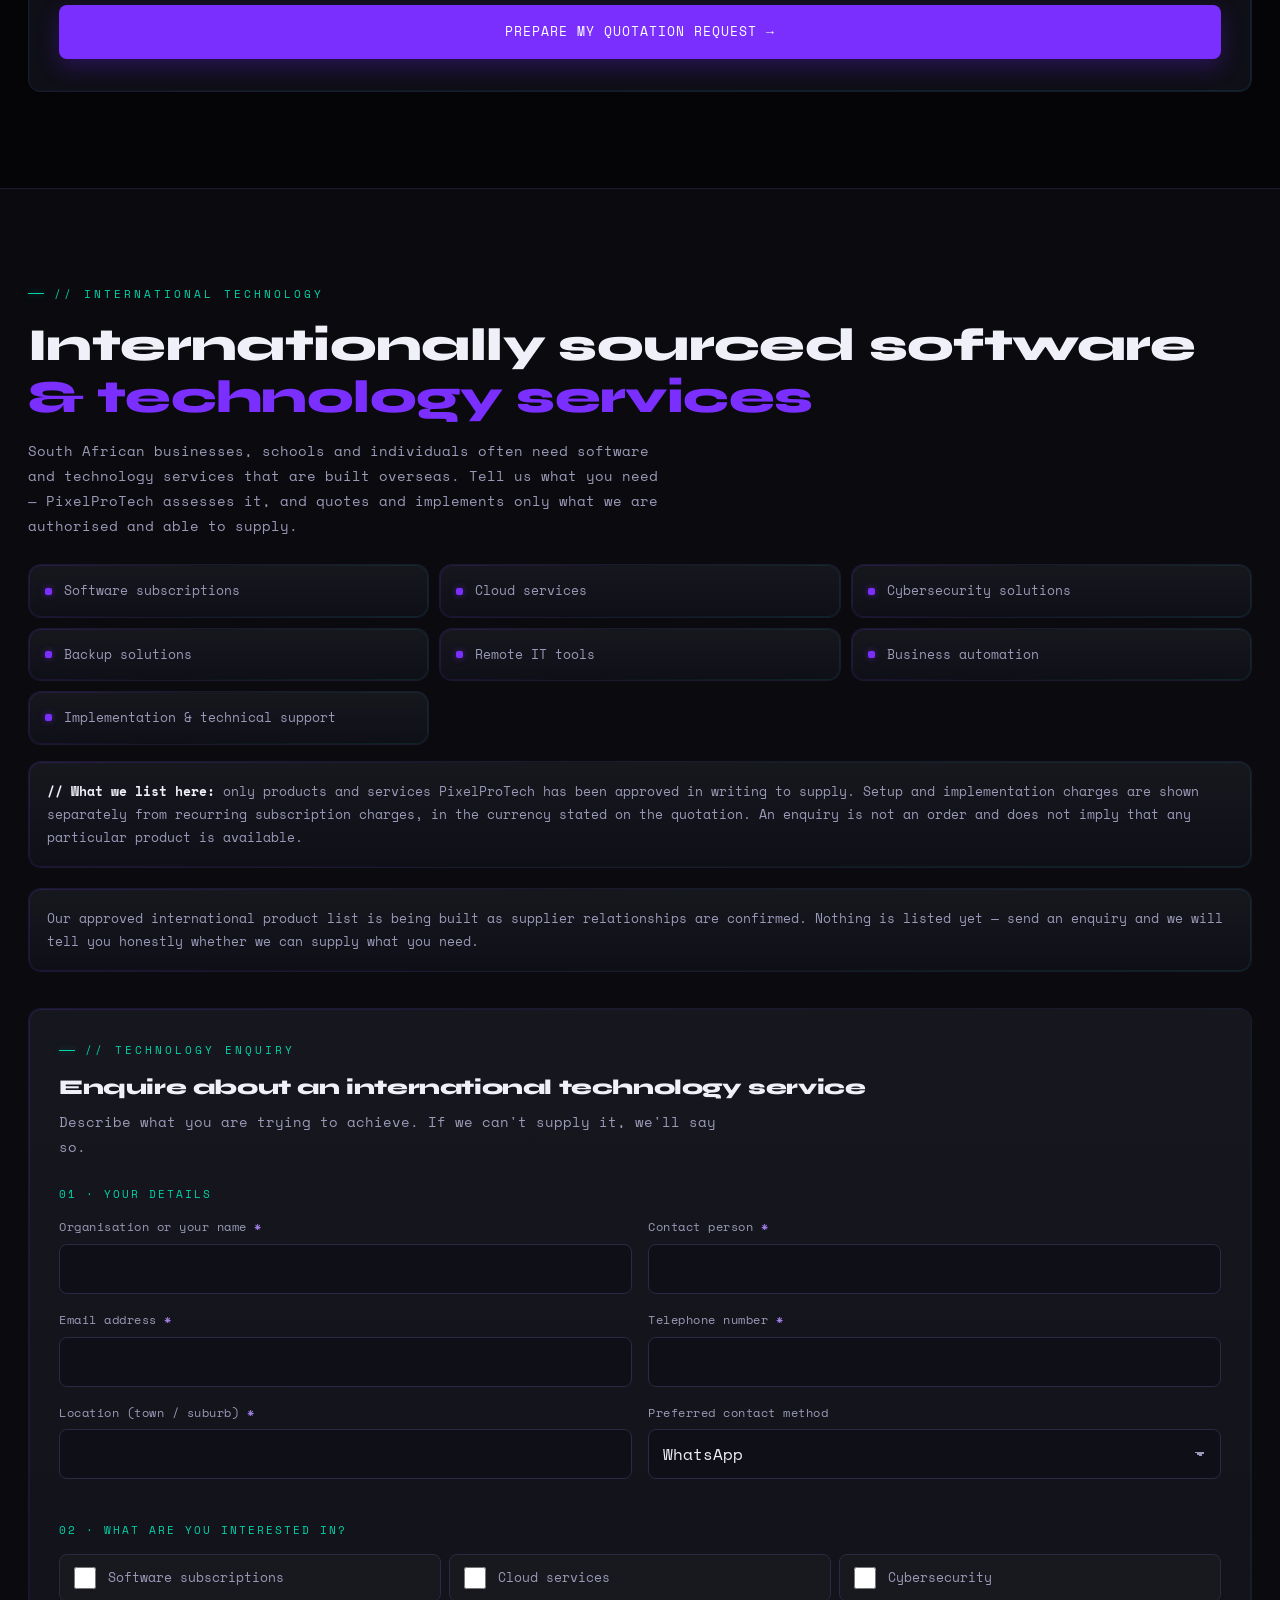
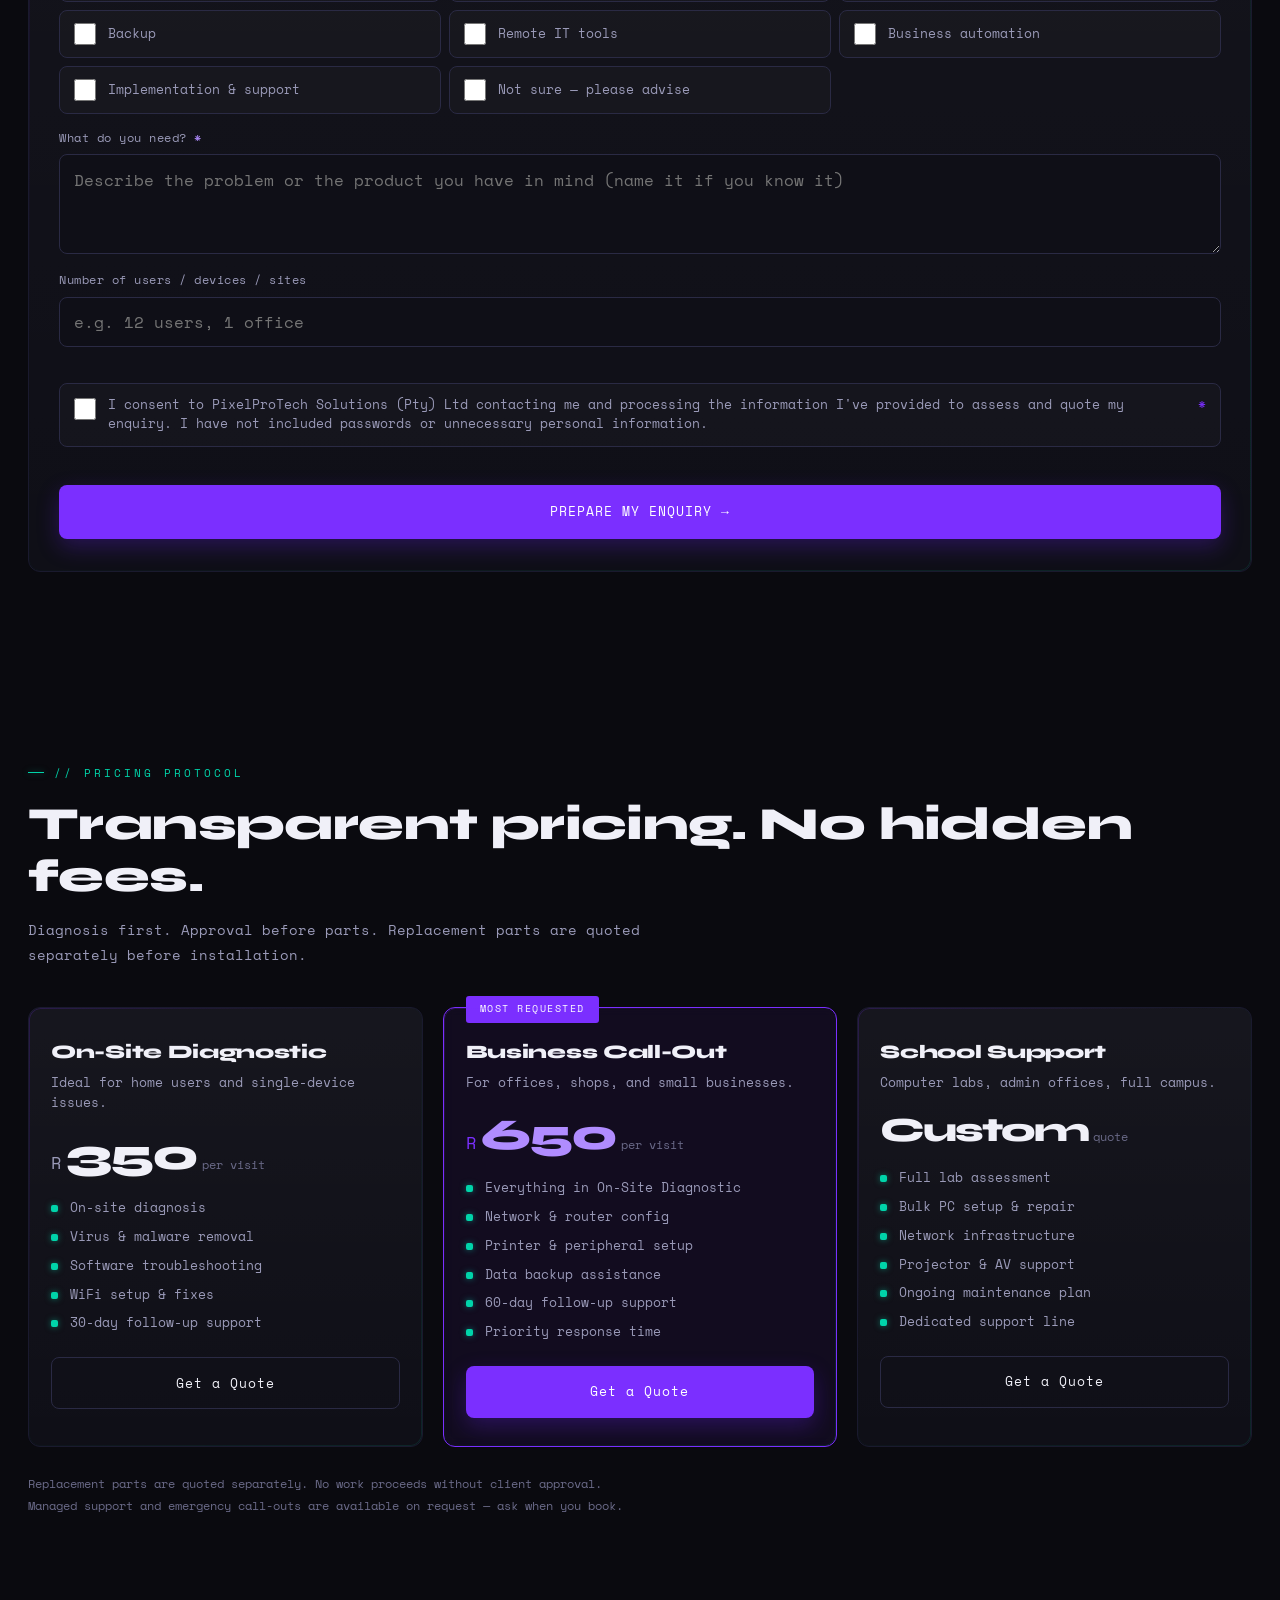
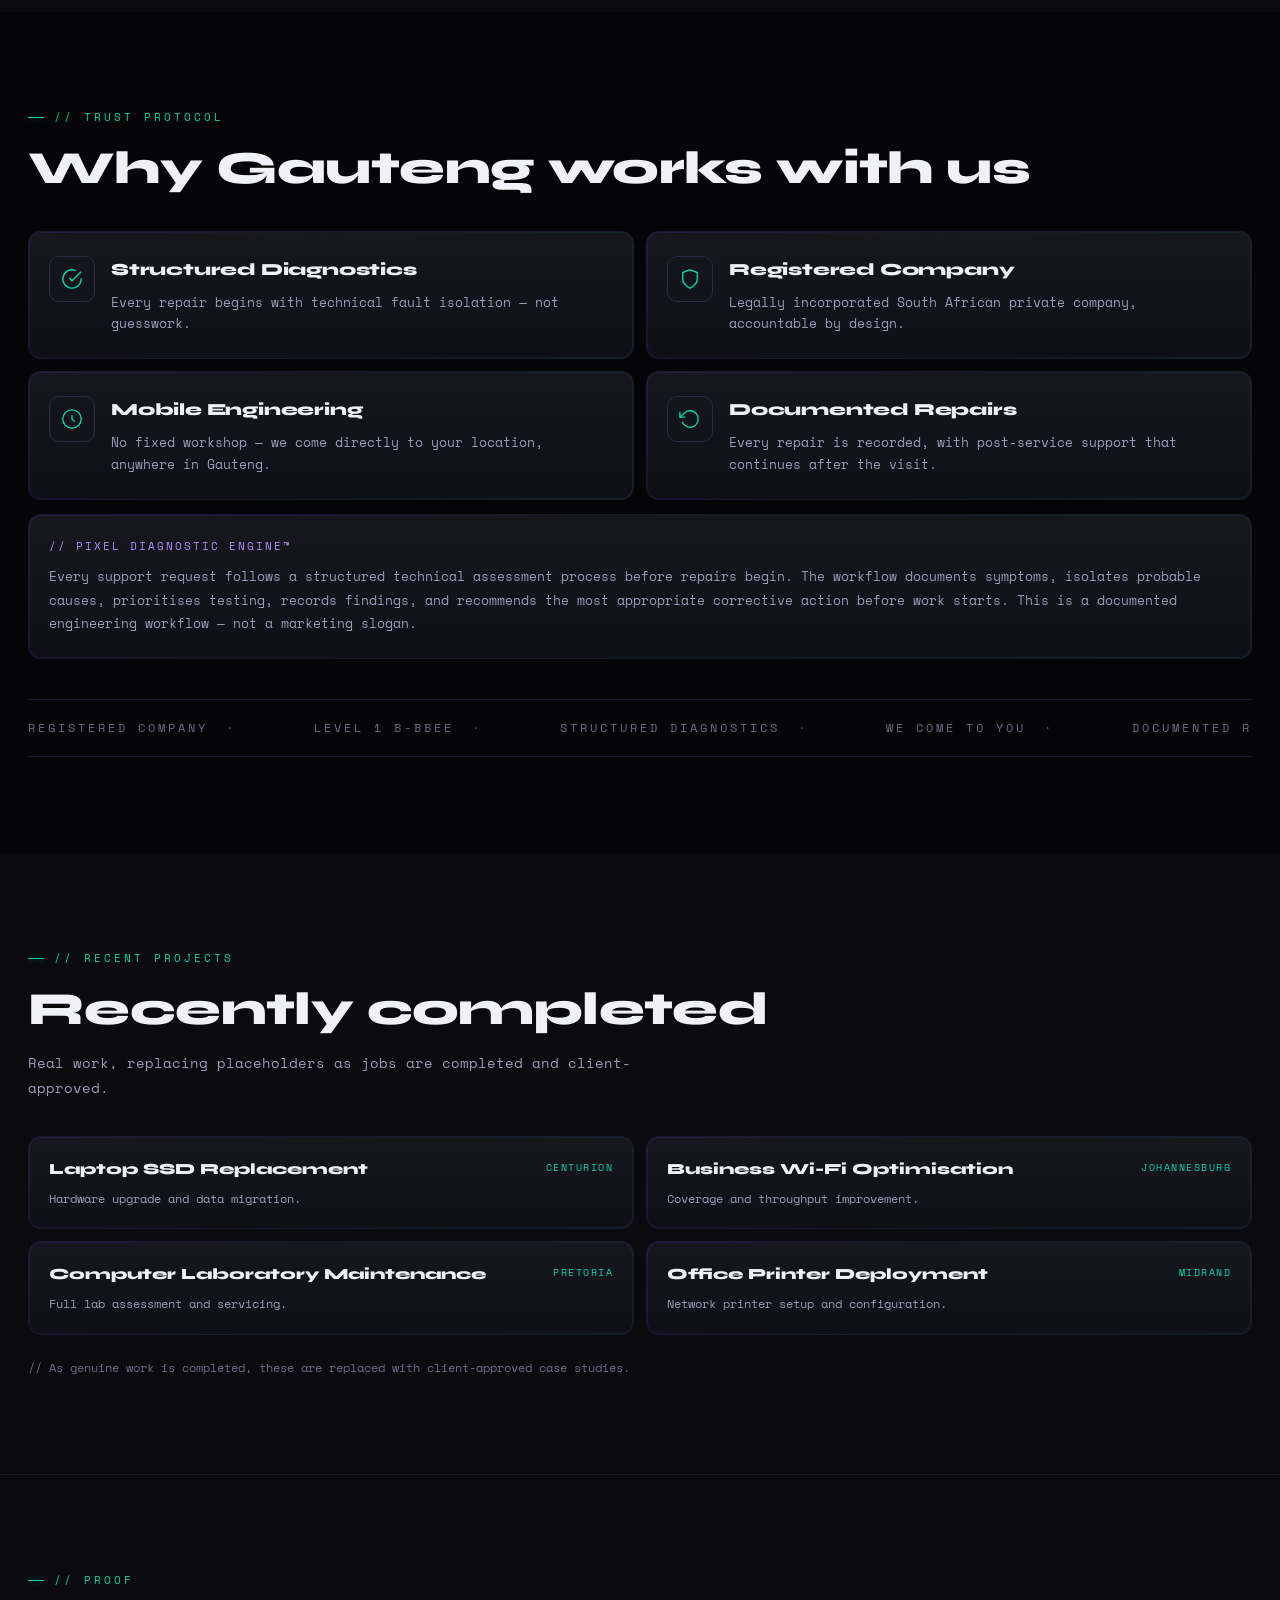
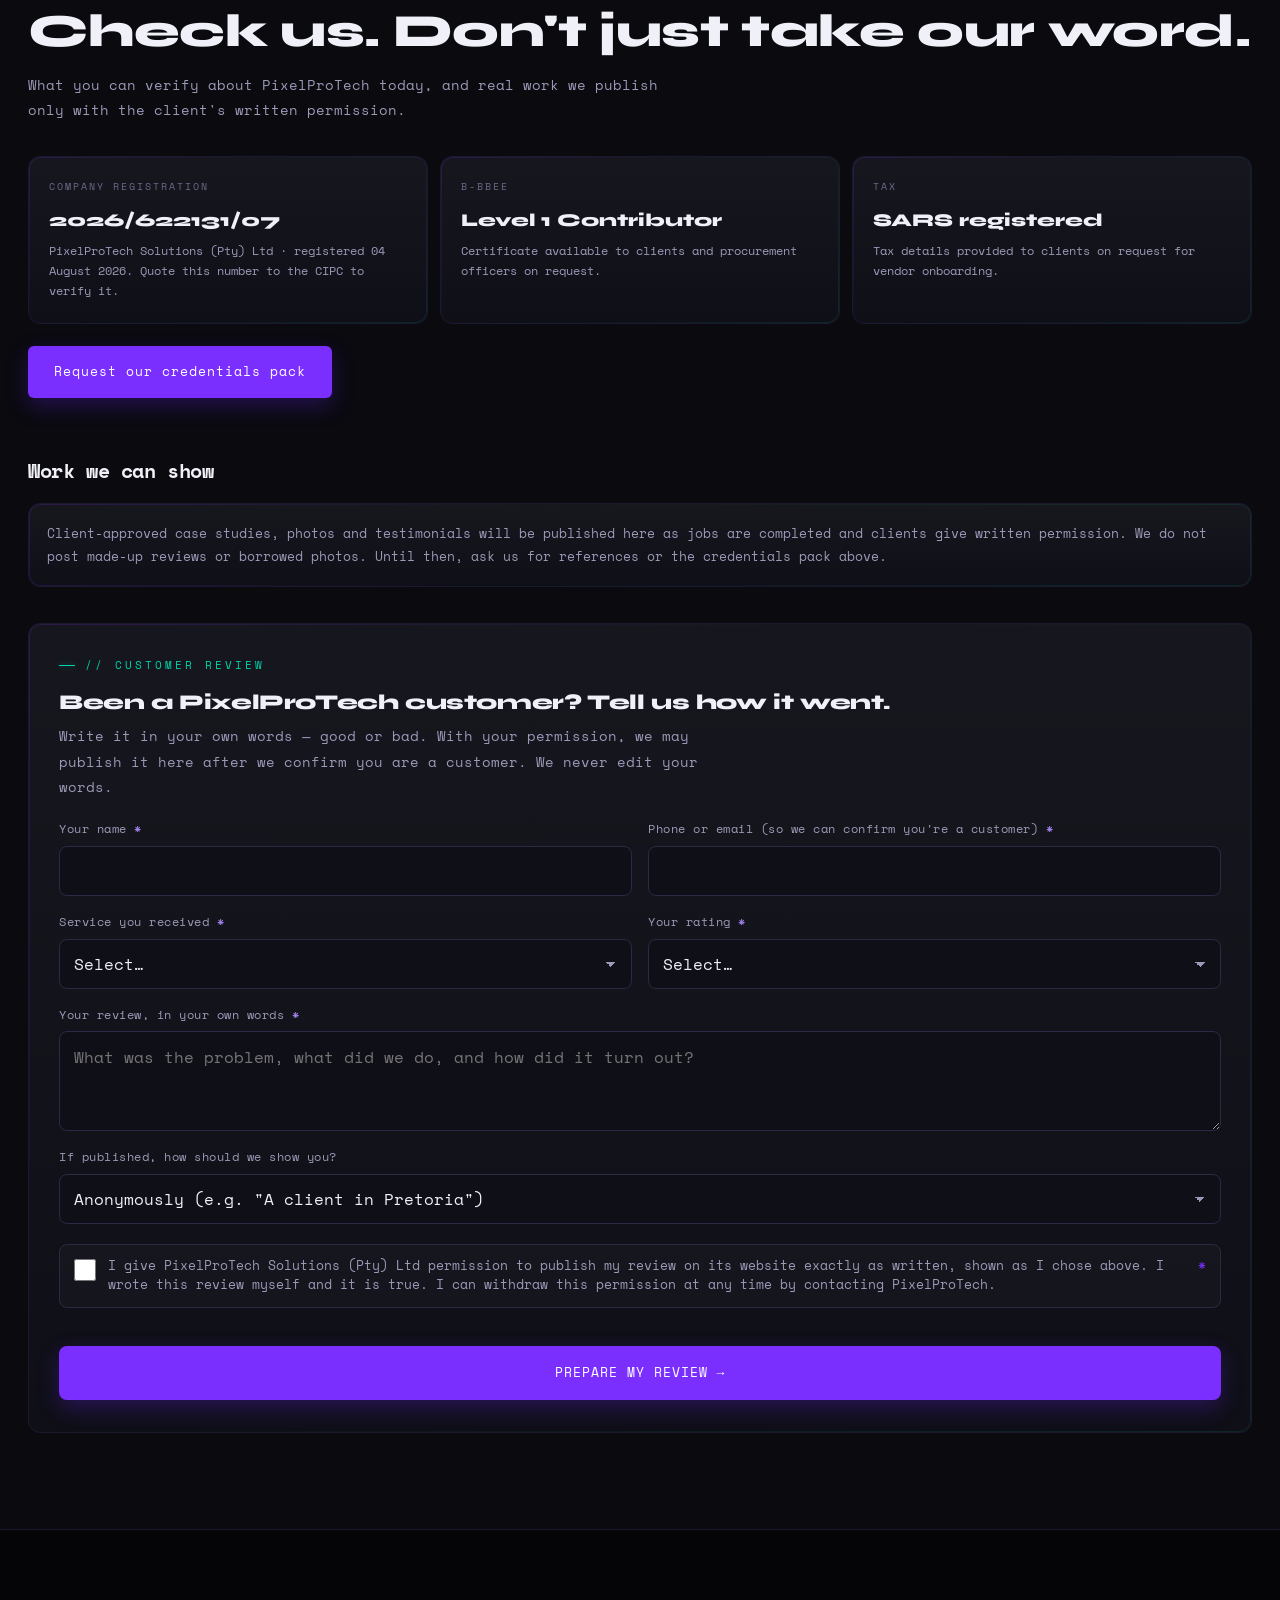
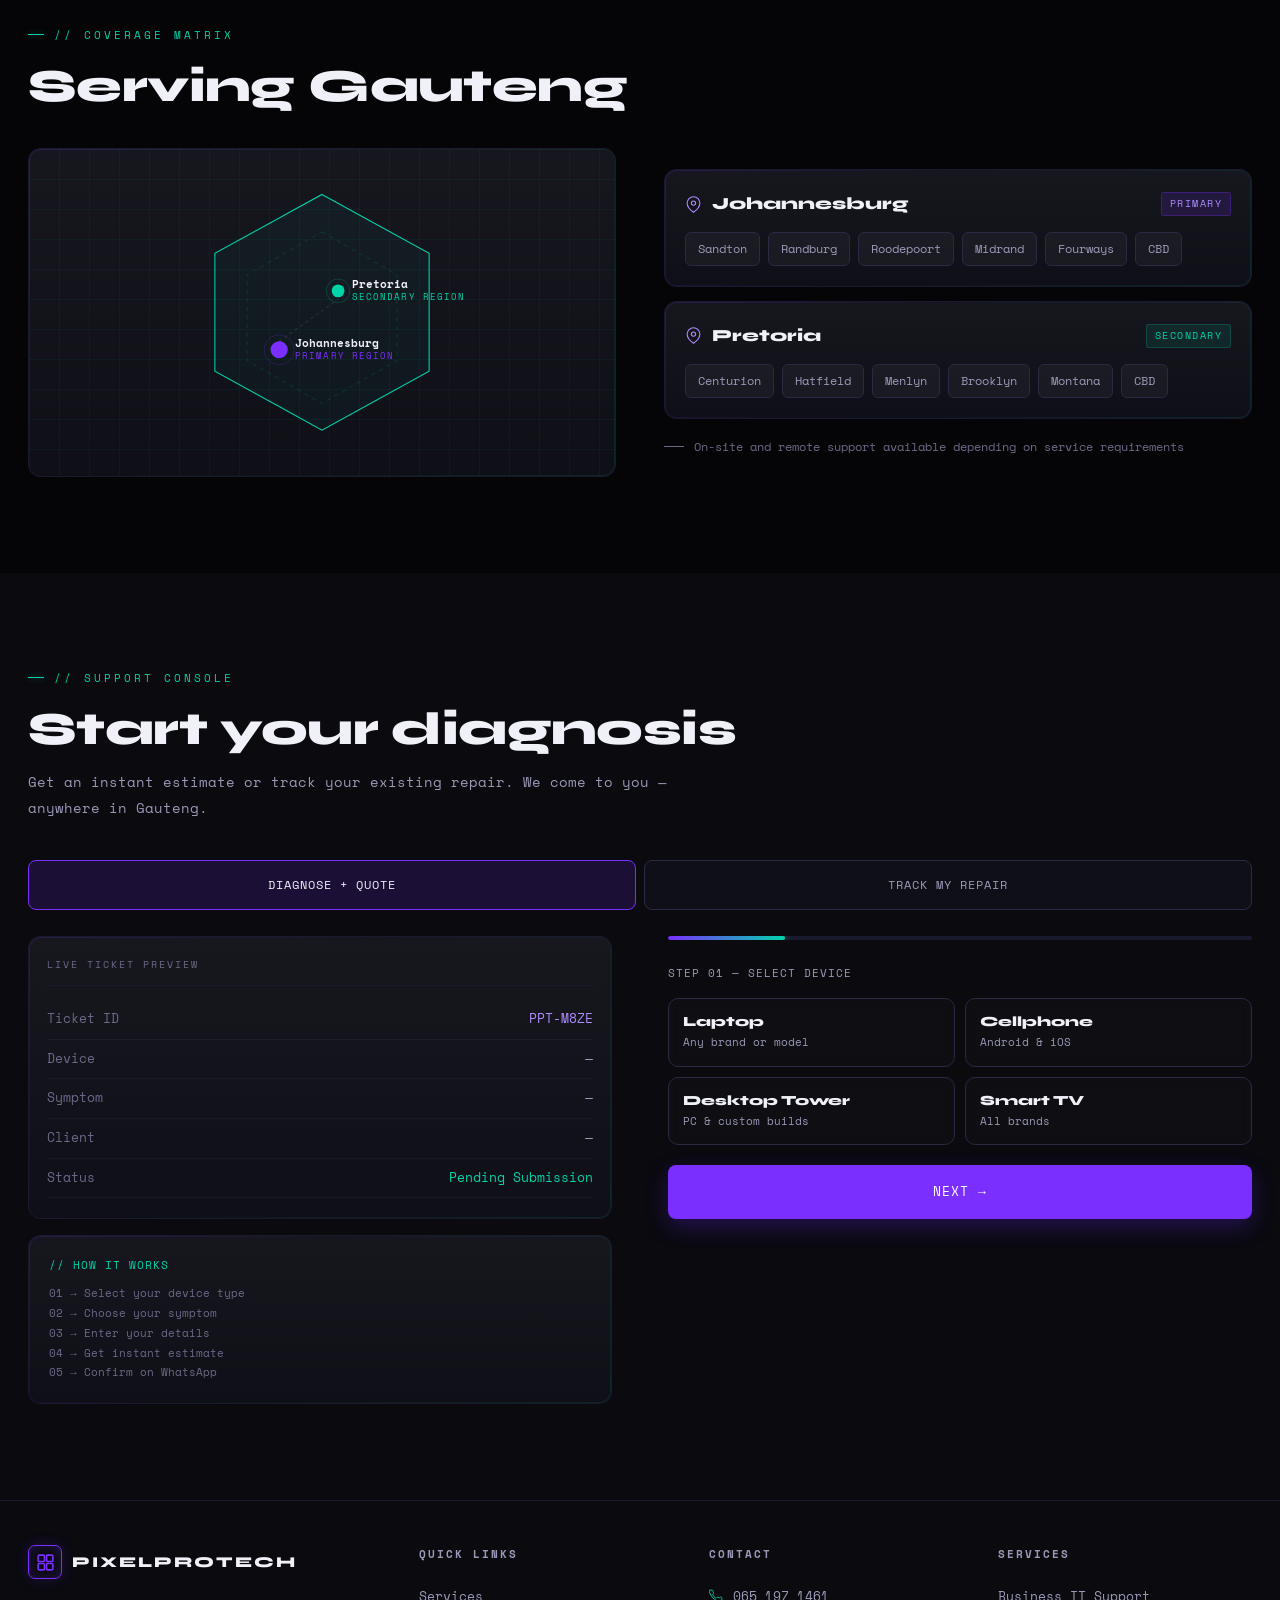
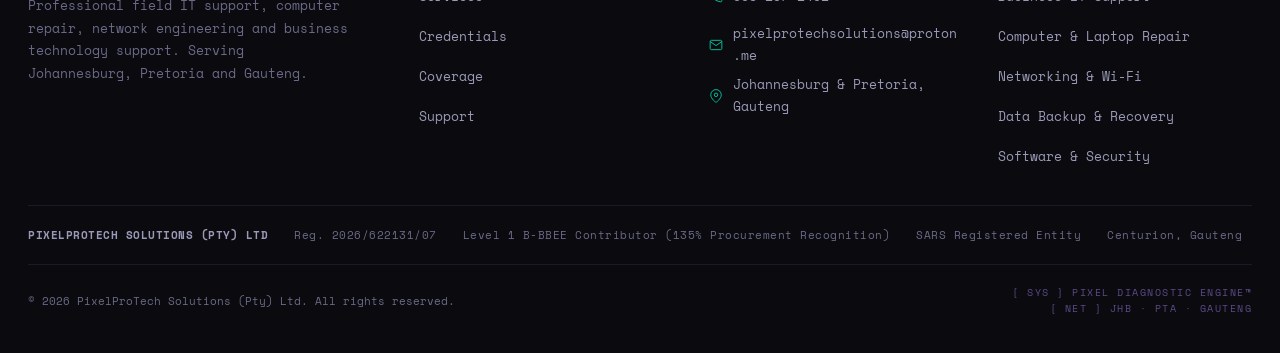
==== commit ae7eac28: "Add files via upload" ====
--- a/index.html
+++ b/index.html
@@ -1,8 +1,9 @@
 <!DOCTYPE html>
-<html lang="en">
+<html lang="en-ZA">
+<script>document.documentElement.className="js"</script>
 <head>
 <meta charset="UTF-8">
-<meta name="viewport" content="width=1280, user-scalable=yes, maximum-scale=5">
+<meta name="viewport" content="width=device-width, initial-scale=1, viewport-fit=cover">
 <meta name="google-site-verification" content="_QPgFU8Vg9y-4ZAhoCD7ZFY0DN1yyWxorY1IGg3oNzE" />
 <meta name="description" content="PixelProTech Solutions (Pty) Ltd — registered field IT engineering company serving Johannesburg, Pretoria and Gauteng. Structured diagnostics, on-site computer repair, networking and business technology support.">
 <meta name="keywords" content="field IT engineering Gauteng, computer repair Johannesburg, IT support Pretoria, laptop repair Centurion, network engineering Gauteng, business IT support Sandton, school IT support Pretoria, on-site diagnostics, registered IT company South Africa, PixelProTech Solutions">
@@ -10,10 +11,15 @@
 <meta name="robots" content="index, follow">
 <meta property="og:title" content="PixelProTech Solutions (Pty) Ltd — Field IT Engineering, Gauteng">
 <meta property="og:description" content="Engineering reliable technology support across Gauteng. Registered private company. Structured diagnostics. Documented repairs.">
-<meta property="og:url" content="https://pixelprotech-za.github.io/pixel-fix-proZA/">
+<meta property="og:url" content="https://pixelprotechsolutions.co.za/">
+<meta property="og:image" content="https://pixelprotechsolutions.co.za/icon-512.png">
+<meta name="twitter:card" content="summary">
+<link rel="canonical" href="https://pixelprotechsolutions.co.za/">
+<script type="application/ld+json">{"@context":"https://schema.org","@type":"LocalBusiness","name":"PixelProTech Solutions (Pty) Ltd","url":"https://pixelprotechsolutions.co.za/","telephone":"+27651971461","areaServed":["Johannesburg","Pretoria","Gauteng"],"description":"Registered field IT engineering company: on-site computer repair, network engineering and technical diagnostics."}</script>
 <meta property="og:type" content="website">
 <title>PixelProTech Solutions (Pty) Ltd | Field IT Engineering — Gauteng</title>
 <link rel="manifest" href="manifest.json">
+<link rel="icon" type="image/svg+xml" href="icon.svg">
 <meta name="theme-color" content="#050507">
 <link rel="apple-touch-icon" href="apple-touch-icon.png">
 <link rel="icon" type="image/png" sizes="192x192" href="icon-192.png">
@@ -21,375 +27,8 @@
 <meta name="apple-mobile-web-app-capable" content="yes">
 <meta name="apple-mobile-web-app-status-bar-style" content="black-translucent">
 <meta name="apple-mobile-web-app-title" content="PixelProTech">
-<link rel="preconnect" href="https://fonts.googleapis.com">
-<link rel="preconnect" href="https://fonts.gstatic.com" crossorigin>
-<link href="https://fonts.googleapis.com/css2?family=Space+Mono:ital,wght@0,400;0,700;1,400&family=Syne:wght@400;600;700;800&display=swap" rel="stylesheet">
-<style>
-*,*::before,*::after{box-sizing:border-box;margin:0;padding:0}
-:root{
---black:#050507;
---dark:#0a0a0f;
---card:#0f0f17;
---card2:#12121c;
---border:#1a1a2e;
---border-lit:#2a2a44;
---purple:#7b2fff;
---purple-dim:#5a1fd4;
---purple-glow:rgba(123,47,255,.5);
---teal:#00d4aa;
---teal-dim:#00a88a;
---teal-glow:rgba(0,212,170,.5);
---white:#f0f0f8;
---muted:#8888aa;
---dimmer:#4a4a66;
---mono:'Space Mono',monospace;
---sans:'Syne',sans-serif;
-}
-html{scroll-behavior:smooth}
-body{background:var(--black);color:var(--white);font-family:var(--sans);line-height:1.6;overflow-x:hidden;position:relative}
-@media (prefers-reduced-motion: reduce){*{animation-duration:.001ms!important;animation-iteration-count:1!important;transition-duration:.001ms!important}}
-:focus-visible{outline:2px solid var(--teal);outline-offset:2px}
-
-/* NETWORK BACKGROUND CANVAS — signature element */
-#network-canvas{position:fixed;inset:0;width:100%;height:100%;z-index:0;pointer-events:none;opacity:.55}
-.bg-veil{position:fixed;inset:0;z-index:0;pointer-events:none;background:radial-gradient(ellipse 80% 60% at 50% 0%,rgba(5,5,7,0) 0%,var(--black) 78%)}
-
-/* NAV */
-nav{position:fixed;top:0;left:0;right:0;z-index:100;background:rgba(5,5,7,0.82);backdrop-filter:blur(16px);-webkit-backdrop-filter:blur(16px);border-bottom:1px solid var(--border);padding:0 5%}
-.nav-inner{display:flex;align-items:center;justify-content:space-between;height:64px;max-width:1240px;margin:0 auto}
-.logo{display:flex;align-items:center;gap:10px;text-decoration:none}
-.logo-icon{width:32px;height:32px;border:1.5px solid var(--purple);border-radius:6px;display:grid;place-items:center;box-shadow:0 0 12px rgba(123,47,255,.25) inset}
-.logo-icon svg{width:18px;height:18px}
-.logo-text{font-family:var(--sans);font-weight:800;font-size:15px;letter-spacing:2px;color:var(--white);text-transform:uppercase}
-.logo-sub{font-family:var(--mono);font-size:9px;color:var(--purple);letter-spacing:3px;text-transform:uppercase;margin-left:4px;opacity:.8}
-.nav-links{display:flex;align-items:center;gap:32px;list-style:none}
-.nav-links a{font-family:var(--mono);font-size:12px;color:var(--muted);text-decoration:none;letter-spacing:1px;transition:color .2s}
-.nav-links a:hover{color:var(--white)}
-.nav-cta{background:var(--purple);color:#fff;font-family:var(--mono);font-size:12px;letter-spacing:1px;padding:10px 20px;border-radius:4px;text-decoration:none;transition:background .2s,box-shadow .2s}
-.nav-cta:hover{background:var(--purple-dim);box-shadow:0 0 20px rgba(123,47,255,.35)}
-
-/* HUD LABEL */
-.hud-tag{font-family:var(--mono);font-size:11px;color:var(--teal);letter-spacing:3px;text-transform:uppercase;margin-bottom:16px;display:flex;align-items:center;gap:10px}
-.hud-tag::before{content:'';width:16px;height:1px;background:var(--teal);box-shadow:0 0 6px var(--teal-glow)}
-
-/* GLASS PANEL */
-.glass{background:linear-gradient(180deg,rgba(255,255,255,.03),rgba(255,255,255,0)),var(--card);border:1px solid var(--border);border-radius:10px;backdrop-filter:blur(6px);position:relative}
-.glass::after{content:'';position:absolute;inset:0;border-radius:inherit;padding:1px;background:linear-gradient(135deg,rgba(123,47,255,.18),transparent 40%,rgba(0,212,170,.1));-webkit-mask:linear-gradient(#000 0 0) content-box,linear-gradient(#000 0 0);-webkit-mask-composite:xor;mask-composite:exclude;pointer-events:none}
-
-/* HERO */
-.hero{min-height:100vh;display:flex;flex-direction:column;justify-content:center;padding:130px 5% 80px;position:relative;overflow:hidden;z-index:1}
-.hero::before{content:'';position:absolute;inset:0;background:radial-gradient(ellipse 60% 50% at 70% 30%,rgba(123,47,255,.14) 0%,transparent 70%),radial-gradient(ellipse 40% 40% at 15% 85%,rgba(0,212,170,.08) 0%,transparent 60%);z-index:0}
-.scanline{position:absolute;left:0;right:0;height:1px;background:linear-gradient(90deg,transparent,rgba(0,212,170,.6),transparent);z-index:1;animation:scan 6s linear infinite}
-@keyframes scan{0%{top:0%;opacity:0}5%{opacity:1}95%{opacity:1}100%{top:100%;opacity:0}}
-.hero-content{position:relative;z-index:2;max-width:1240px;margin:0 auto;width:100%}
-.status-bar{display:inline-flex;align-items:center;gap:8px;background:rgba(0,212,170,.08);border:1px solid rgba(0,212,170,.25);border-radius:2px;padding:6px 14px;margin-bottom:36px;font-family:var(--mono);font-size:11px;color:var(--teal);letter-spacing:1.5px;box-shadow:0 0 20px rgba(0,212,170,.08)}
-.status-dot{width:6px;height:6px;border-radius:50%;background:var(--teal);animation:pulse 2s infinite;box-shadow:0 0 8px var(--teal-glow)}
-@keyframes pulse{0%,100%{opacity:1}50%{opacity:.3}}
-.hero h1{font-size:clamp(38px,6vw,78px);font-weight:800;line-height:1.05;margin-bottom:22px;letter-spacing:-1.5px}
-.hero-desc{font-family:var(--mono);font-size:14px;color:var(--muted);max-width:560px;line-height:1.9;margin-bottom:20px}
-.hero-lines{font-family:var(--mono);font-size:12px;color:var(--dimmer);line-height:2;margin-bottom:40px}
-.hero-lines span{color:var(--muted)}
-.hero-btns{display:flex;gap:16px;flex-wrap:wrap;margin-bottom:56px}
-.btn-primary{background:var(--purple);color:#fff;font-family:var(--mono);font-size:13px;letter-spacing:1px;padding:14px 28px;border-radius:4px;text-decoration:none;display:inline-flex;align-items:center;gap:8px;transition:all .2s;border:none;cursor:pointer}
-.btn-primary:hover{background:var(--purple-dim);transform:translateY(-1px);box-shadow:0 0 24px rgba(123,47,255,.3)}
-.btn-secondary{background:transparent;color:var(--white);font-family:var(--mono);font-size:13px;letter-spacing:1px;padding:14px 28px;border-radius:4px;text-decoration:none;display:inline-flex;align-items:center;gap:8px;border:1px solid var(--border);transition:all .2s;cursor:pointer}
-.btn-secondary:hover{border-color:var(--teal);color:var(--teal);transform:translateY(-1px)}
-
-/* CREDENTIALS STRIP */
-.creds-strip{display:flex;flex-wrap:wrap;gap:12px}
-.cred-chip{display:flex;flex-direction:column;gap:3px;padding:12px 18px;border-radius:6px}
-.cred-chip .cred-label{font-family:var(--mono);font-size:9px;color:var(--dimmer);letter-spacing:1.5px;text-transform:uppercase}
-.cred-chip .cred-val{font-family:var(--mono);font-size:13px;color:var(--teal)}
-
-/* SECTION COMMONS */
-section{padding:100px 5%;position:relative;z-index:1}
-.section-inner{max-width:1240px;margin:0 auto}
-.section-title{font-size:clamp(30px,3.6vw,48px);font-weight:800;line-height:1.15;letter-spacing:-1px;margin-bottom:16px}
-.section-sub{font-family:var(--mono);font-size:14px;color:var(--muted);line-height:1.8;max-width:600px}
-
-/* CREDENTIALS SECTION */
-.credentials{background:var(--dark);border-top:1px solid var(--border);border-bottom:1px solid var(--border)}
-.cred-grid{display:grid;grid-template-columns:repeat(5,1fr);gap:16px;margin-top:44px}
-@media(max-width:1100px){.cred-grid{grid-template-columns:repeat(3,1fr)}}
-@media(max-width:640px){.cred-grid{grid-template-columns:1fr 1fr}}
-.cred-card{padding:28px 24px}
-.cred-card .cc-label{font-family:var(--mono);font-size:10px;color:var(--dimmer);letter-spacing:2px;text-transform:uppercase;margin-bottom:10px}
-.cred-card .cc-val{font-size:18px;font-weight:700;color:var(--white)}
-.cred-card .cc-sub{font-family:var(--mono);font-size:11px;color:var(--muted);margin-top:6px}
-
-/* OPERATIONS / PIPELINE MODULE */
-.how{background:var(--dark)}
-.steps{display:grid;grid-template-columns:repeat(3,1fr);gap:1px;background:var(--border);border:1px solid var(--border);border-radius:8px;overflow:hidden;margin-top:56px}
-.step{background:var(--dark);padding:36px 30px;position:relative}
-.step-num{font-family:var(--mono);font-size:58px;font-weight:700;color:rgba(123,47,255,.12);line-height:1;margin-bottom:16px;display:block}
-.step-icon{width:38px;height:38px;border:1px solid var(--border);border-radius:6px;display:grid;place-items:center;margin-bottom:14px}
-.step-icon svg{width:19px;height:19px;stroke:var(--teal);fill:none;stroke-width:1.5}
-.step h3{font-size:17px;font-weight:700;margin-bottom:8px;letter-spacing:-.3px}
-.step p{font-family:var(--mono);font-size:12px;color:var(--muted);line-height:1.8}
-
-.pipeline-strip{margin-top:20px;display:flex;flex-wrap:wrap;gap:8px;font-family:var(--mono);font-size:10px;letter-spacing:1px}
-.pipeline-node{padding:8px 12px;border:1px solid var(--border);border-radius:3px;color:var(--dimmer);background:rgba(255,255,255,.015)}
-.pipeline-node.lit{color:var(--teal);border-color:rgba(0,212,170,.3)}
-.pipeline-arrow{align-self:center;color:var(--dimmer)}
-
-.who-grid{display:grid;grid-template-columns:repeat(3,1fr);gap:16px;margin-top:32px}
-.who-card{padding:24px 20px}
-.who-tag{font-family:var(--mono);font-size:10px;color:var(--purple);letter-spacing:2px;margin-bottom:12px;display:block}
-.who-card h4{font-size:15px;font-weight:700;margin-bottom:8px}
-.who-card p{font-family:var(--mono);font-size:11px;color:var(--muted);line-height:1.7}
-
-/* SERVICES */
-.services{background:var(--black)}
-.location-banner{padding:16px 24px;display:flex;align-items:center;justify-content:space-between;margin-bottom:56px;flex-wrap:wrap;gap:16px}
-.location-left{display:flex;align-items:center;gap:12px}
-.location-left svg{width:18px;height:18px;stroke:var(--purple);fill:none;stroke-width:1.5;flex-shrink:0}
-.location-left p{font-family:var(--mono);font-size:13px}
-.location-left p strong{color:var(--white)}
-.location-left p span{color:var(--muted);font-size:11px;display:block;margin-top:2px}
-.services-grid{display:grid;grid-template-columns:repeat(3,1fr);gap:16px}
-.svc-card{overflow:hidden;transition:transform .25s,box-shadow .25s;cursor:default}
-.svc-card:hover{transform:translateY(-3px);box-shadow:0 12px 32px rgba(0,0,0,.35)}
-.svc-img{height:130px;background:var(--dark);position:relative;overflow:hidden;display:grid;place-items:center;border-bottom:1px solid var(--border)}
-.svc-img svg{width:54px;height:54px;opacity:.35}
-.svc-body{padding:22px 24px}
-.svc-icon{width:32px;height:32px;border:1px solid var(--border);border-radius:6px;display:grid;place-items:center;margin-bottom:12px}
-.svc-icon svg{width:16px;height:16px;stroke:var(--purple);fill:none;stroke-width:1.5}
-.svc-body h3{font-size:16px;font-weight:700;margin-bottom:8px}
-.svc-body p{font-family:var(--mono);font-size:11px;color:var(--muted);line-height:1.7;margin-bottom:16px}
-.svc-reveal{max-height:0;overflow:hidden;transition:max-height .3s ease}
-.svc-card:hover .svc-reveal{max-height:80px}
-.svc-reveal-inner{font-family:var(--mono);font-size:10px;color:var(--teal);letter-spacing:.5px;padding-top:10px;border-top:1px solid var(--border);line-height:1.7}
-
-/* PRICING */
-.pricing{background:var(--dark)}
-.pricing-grid{display:grid;grid-template-columns:repeat(3,1fr);gap:20px;margin-top:56px}
-.price-card{padding:32px 28px;position:relative;transition:transform .2s}
-.price-card:hover{transform:translateY(-3px)}
-.price-card.featured{border-color:var(--purple)!important;background:rgba(123,47,255,.06)}
-.price-badge{position:absolute;top:-12px;left:50%;transform:translateX(-50%);background:var(--purple);color:#fff;font-family:var(--mono);font-size:10px;letter-spacing:1.5px;padding:4px 14px;border-radius:2px;text-transform:uppercase;white-space:nowrap}
-.price-name{font-size:18px;font-weight:800;margin-bottom:6px;letter-spacing:-.3px}
-.price-desc{font-family:var(--mono);font-size:11px;color:var(--muted);margin-bottom:24px;line-height:1.6}
-.price-amount{display:flex;align-items:baseline;gap:4px;margin-bottom:26px}
-.price-currency{font-family:var(--mono);font-size:16px;color:var(--muted)}
-.price-num{font-size:42px;font-weight:800;line-height:1;letter-spacing:-2px}
-.price-num.featured-num{color:var(--purple)}
-.price-unit{font-family:var(--mono);font-size:11px;color:var(--dimmer)}
-.price-num.custom{font-size:34px}
-.price-features{list-style:none;margin-bottom:26px;display:flex;flex-direction:column;gap:10px}
-.price-features li{display:flex;align-items:flex-start;gap:10px;font-family:var(--mono);font-size:11px;color:var(--muted);line-height:1.5}
-.price-features li::before{content:'';width:6px;height:6px;border-radius:50%;background:var(--teal);flex-shrink:0;margin-top:5px;box-shadow:0 0 6px var(--teal-glow)}
-.price-btn{width:100%;padding:13px;border-radius:4px;font-family:var(--mono);font-size:12px;letter-spacing:1px;cursor:pointer;transition:all .2s;text-align:center;display:block;text-decoration:none}
-.price-btn.default{background:transparent;border:1px solid var(--border);color:var(--white)}
-.price-btn.default:hover{border-color:var(--dimmer)}
-.price-btn.featured-btn{background:var(--purple);border:none;color:#fff}
-.price-btn.featured-btn:hover{background:var(--purple-dim);box-shadow:0 0 20px rgba(123,47,255,.3)}
-.pricing-note{font-family:var(--mono);font-size:11px;color:var(--dimmer);margin-top:24px}
-
-/* ENGINE / WHY */
-.why{background:var(--black)}
-.why-grid{display:grid;grid-template-columns:repeat(2,1fr);gap:16px;margin-top:56px}
-.why-card{padding:30px 26px;display:flex;gap:20px}
-.why-icon-wrap{width:44px;height:44px;border:1px solid var(--border);border-radius:8px;display:grid;place-items:center;flex-shrink:0}
-.why-icon-wrap svg{width:22px;height:22px;stroke:var(--teal);fill:none;stroke-width:1.5}
-.why-text h3{font-size:17px;font-weight:700;margin-bottom:8px;letter-spacing:-.2px}
-.why-text p{font-family:var(--mono);font-size:12px;color:var(--muted);line-height:1.7}
-.engine-block{margin-top:20px;padding:22px 24px}
-.engine-block .eb-label{font-family:var(--mono);font-size:10px;color:var(--purple);letter-spacing:2px;margin-bottom:10px}
-.engine-block p{font-family:var(--mono);font-size:11px;color:var(--muted);line-height:1.9}
-.marquee-wrap{overflow:hidden;margin-top:56px;border-top:1px solid var(--border);border-bottom:1px solid var(--border);padding:20px 0}
-.marquee-inner{display:flex;gap:80px;animation:marquee 26s linear infinite;white-space:nowrap}
-@keyframes marquee{from{transform:translateX(0)}to{transform:translateX(-50%)}}
-.marquee-text{font-family:var(--mono);font-size:13px;color:var(--dimmer);letter-spacing:3px;text-transform:uppercase}
-.marquee-text span{color:var(--purple);margin:0 20px}
-
-/* RECENT PROJECTS */
-.projects{background:var(--dark)}
-.projects-grid{display:grid;grid-template-columns:repeat(2,1fr);gap:16px;margin-top:56px}
-.proj-card{padding:24px 26px;display:flex;justify-content:space-between;align-items:flex-start;gap:16px}
-.proj-card h4{font-size:15px;font-weight:700;margin-bottom:6px}
-.proj-card p{font-family:var(--mono);font-size:11px;color:var(--muted)}
-.proj-loc{font-family:var(--mono);font-size:10px;color:var(--teal);letter-spacing:1.5px;text-transform:uppercase;white-space:nowrap;padding-top:2px}
-.projects-note{font-family:var(--mono);font-size:11px;color:var(--dimmer);margin-top:24px;line-height:1.8}
-
-/* COVERAGE */
-.coverage{background:var(--black)}
-.coverage-inner{display:grid;grid-template-columns:1fr 1fr;gap:56px;align-items:center;margin-top:56px}
-.map-visual{padding:40px;position:relative;overflow:hidden}
-.map-grid{position:absolute;inset:0;background-image:linear-gradient(rgba(0,212,170,.05) 1px,transparent 1px),linear-gradient(90deg,rgba(0,212,170,.05) 1px,transparent 1px);background-size:30px 30px}
-.map-hex{position:relative;z-index:1}
-.map-hex svg{width:100%;max-width:280px}
-.coverage-list{display:flex;flex-direction:column;gap:24px}
-.cov-item{padding:24px}
-.cov-header{display:flex;align-items:center;gap:10px;margin-bottom:14px}
-.cov-header svg{width:16px;height:16px;stroke:var(--purple);fill:none;stroke-width:1.5}
-.cov-header h3{font-size:16px;font-weight:700}
-.cov-badge{font-family:var(--mono);font-size:9px;letter-spacing:1.5px;padding:3px 8px;border-radius:2px;margin-left:auto}
-.badge-primary{background:rgba(123,47,255,.15);color:var(--purple);border:1px solid rgba(123,47,255,.3)}
-.badge-secondary{background:rgba(0,212,170,.1);color:var(--teal);border:1px solid rgba(0,212,170,.2)}
-.tag-row{display:flex;gap:8px;flex-wrap:wrap}
-.tag{background:rgba(255,255,255,.04);border:1px solid var(--border);border-radius:3px;padding:4px 10px;font-family:var(--mono);font-size:10px;color:var(--muted);letter-spacing:.5px}
-.coverage-note{font-family:var(--mono);font-size:11px;color:var(--dimmer);display:flex;align-items:center;gap:8px;margin-top:16px}
-.coverage-note::before{content:'';width:20px;height:1px;background:var(--dimmer)}
-
-/* CONTACT / DIAGNOSIS PORTAL — Support Console */
-.contact{background:var(--dark)}
-.portal-tabs{display:flex;gap:8px;margin-bottom:32px}
-.portal-tab{padding:10px 22px;border-radius:4px;border:1px solid var(--border);background:var(--card);color:var(--muted);font-family:var(--mono);font-size:12px;cursor:pointer;letter-spacing:1px;transition:all .2s}
-.portal-tab.active{border-color:var(--purple);color:var(--purple);background:rgba(123,47,255,.1)}
-.portal-section{display:none}
-.portal-section.active{display:block}
-.progress-bar{height:3px;background:var(--border);border-radius:2px;margin-bottom:28px;overflow:hidden}
-.progress-fill{height:100%;background:linear-gradient(90deg,var(--purple),var(--teal));border-radius:2px;transition:width .4s;box-shadow:0 0 10px var(--teal-glow)}
-.diag-step{display:none}
-.diag-step.active{display:block}
-.diag-grid{display:grid;grid-template-columns:1fr 1fr;gap:10px;margin-bottom:20px}
-.diag-opt{border:1px solid var(--border);border-radius:6px;padding:14px 16px;cursor:pointer;transition:all .2s;background:rgba(255,255,255,.02)}
-.diag-opt:hover{border-color:var(--purple);background:rgba(123,47,255,.08)}
-.diag-opt.selected{border-color:var(--purple);background:rgba(123,47,255,.14);box-shadow:0 0 16px rgba(123,47,255,.12) inset}
-.diag-opt-label{font-size:13px;font-weight:700;display:block;margin-bottom:3px}
-.diag-opt-sub{font-family:var(--mono);font-size:10px;color:var(--muted)}
-.form-group{display:flex;flex-direction:column;gap:6px;margin-bottom:16px}
-.form-group label{font-family:var(--mono);font-size:11px;color:var(--muted);letter-spacing:1px}
-.form-group input,.form-group select,.form-group textarea{background:var(--card);border:1px solid var(--border);border-radius:4px;padding:12px 14px;font-family:var(--mono);font-size:12px;color:var(--white);outline:none;transition:border-color .2s;width:100%}
-.form-group input:focus,.form-group select:focus,.form-group textarea:focus{border-color:var(--purple)}
-.form-group select option{background:var(--dark)}
-.form-group textarea{resize:vertical;min-height:80px}
-.form-row{display:grid;grid-template-columns:1fr 1fr;gap:16px}
-.submit-btn{width:100%;background:var(--purple);color:#fff;font-family:var(--mono);font-size:13px;letter-spacing:1px;padding:15px;border:none;border-radius:4px;cursor:pointer;transition:background .2s;display:flex;align-items:center;justify-content:center;gap:8px}
-.submit-btn:hover{background:var(--purple-dim);box-shadow:0 0 20px rgba(123,47,255,.28)}
-.quote-result{border:1px solid var(--teal);border-radius:8px;padding:28px;background:rgba(0,212,170,.04);text-align:center;display:none;margin-bottom:20px}
-.quote-amount{font-size:40px;font-weight:800;color:var(--teal);font-family:var(--sans);line-height:1;text-shadow:0 0 24px rgba(0,212,170,.25)}
-.quote-sub{font-family:var(--mono);font-size:11px;color:var(--muted);margin-top:6px}
-.quote-tid{font-family:var(--mono);font-size:20px;color:var(--purple);font-weight:700;margin:16px 0 4px}
-.quote-tid-label{font-family:var(--mono);font-size:10px;color:var(--dimmer);letter-spacing:2px}
-.quote-note{font-family:var(--mono);font-size:11px;color:var(--dimmer);line-height:1.7;margin-top:12px;border-top:1px solid rgba(0,212,170,.15);padding-top:12px}
-.wa-confirm{width:100%;display:flex;align-items:center;justify-content:center;gap:8px;padding:14px;border-radius:4px;border:1px solid #25d366;background:rgba(37,211,102,.08);color:#25d366;font-family:var(--mono);font-size:13px;letter-spacing:1px;cursor:pointer;transition:all .2s;text-decoration:none}
-.wa-confirm:hover{background:rgba(37,211,102,.15)}
-.btn-outline-teal{width:100%;background:transparent;color:var(--teal);border:1px solid var(--teal);font-family:var(--mono);font-size:12px;letter-spacing:1px;padding:12px;border-radius:4px;cursor:pointer;margin-top:10px;transition:all .2s}
-.btn-outline-teal:hover{background:rgba(0,212,170,.08)}
-.ticket-preview{padding:24px;margin-bottom:20px}
-.ticket-header-row{font-family:var(--mono);font-size:10px;color:var(--dimmer);letter-spacing:2px;text-transform:uppercase;margin-bottom:20px;padding-bottom:12px;border-bottom:1px solid var(--border)}
-.ticket-row{display:flex;justify-content:space-between;padding:8px 0;border-bottom:1px solid rgba(255,255,255,.03);font-family:var(--mono);font-size:12px}
-.ticket-label{color:var(--dimmer)}
-.ticket-val{color:var(--muted)}
-.ticket-val.active{color:var(--teal)}
-.ticket-id-val{color:var(--purple)}
-.tracker-search{background:var(--card);border:1px solid var(--border);border-radius:4px;padding:12px 14px;font-family:var(--mono);font-size:12px;color:var(--white);outline:none;transition:border-color .2s;width:100%;margin-bottom:20px}
-.tracker-search:focus{border-color:var(--teal)}
-.repair-card{padding:20px 24px;margin-bottom:12px}
-.repair-top{display:flex;justify-content:space-between;align-items:flex-start;margin-bottom:10px}
-.repair-device{font-size:15px;font-weight:700}
-.repair-issue{font-family:var(--mono);font-size:10px;color:var(--muted);margin-top:3px}
-.repair-tid{font-family:var(--mono);font-size:10px;color:var(--dimmer);margin-bottom:12px}
-.repair-tid span{color:var(--purple)}
-.status-badge{padding:4px 10px;border-radius:2px;font-family:var(--mono);font-size:10px;letter-spacing:1px}
-.s-received{background:rgba(123,47,255,.15);color:var(--purple);border:1px solid rgba(123,47,255,.3)}
-.s-diagnosing{background:rgba(0,212,170,.1);color:var(--teal);border:1px solid rgba(0,212,170,.25)}
-.s-repairing{background:rgba(239,170,50,.1);color:#efaa32;border:1px solid rgba(239,170,50,.3)}
-.s-ready{background:rgba(80,220,100,.1);color:#50dc64;border:1px solid rgba(80,220,100,.3)}
-.repair-timeline{border-top:1px solid var(--border);padding-top:12px;display:flex;flex-direction:column;gap:8px}
-.tl-row{display:flex;align-items:flex-start;gap:10px}
-.tl-dot{width:8px;height:8px;border-radius:50%;margin-top:4px;flex-shrink:0}
-.tl-dot-done{background:var(--teal)}
-.tl-dot-active{background:var(--purple)}
-.tl-dot-pending{background:var(--border)}
-.tl-text{font-family:var(--mono);font-size:11px;color:var(--dimmer)}
-.tl-text-done{color:var(--muted)}
-.tl-text-active{color:var(--purple)}
-.tracker-empty{font-family:var(--mono);font-size:12px;color:var(--dimmer);text-align:center;padding:32px;border:1px solid var(--border);border-radius:8px}
-.port-grid{display:grid;grid-template-columns:1fr 1fr;gap:60px}
-
-/* FOOTER */
-footer{background:var(--dark);border-top:1px solid var(--border);padding:48px 5%;position:relative;z-index:1}
-.footer-inner{max-width:1240px;margin:0 auto}
-.footer-top{display:grid;grid-template-columns:1.5fr 1fr 1fr 1fr;gap:40px;margin-bottom:32px}
-.footer-brand p{font-family:var(--mono);font-size:11px;color:var(--dimmer);line-height:1.8;margin-top:16px;max-width:260px}
-.footer-col h4{font-family:var(--mono);font-size:10px;color:var(--muted);letter-spacing:2px;text-transform:uppercase;margin-bottom:16px}
-.footer-col ul{list-style:none;display:flex;flex-direction:column;gap:10px}
-.footer-col ul li a{font-family:var(--mono);font-size:11px;color:var(--dimmer);text-decoration:none;transition:color .2s}
-.footer-col ul li a:hover{color:var(--white)}
-.footer-col ul li{font-family:var(--mono);font-size:11px;color:var(--dimmer);display:flex;align-items:center;gap:8px}
-.footer-col ul li svg{width:12px;height:12px;stroke:var(--teal);fill:none;stroke-width:1.5;flex-shrink:0}
-.footer-legal{border-top:1px solid var(--border);border-bottom:1px solid var(--border);padding:20px 0;margin-bottom:20px;display:flex;flex-wrap:wrap;gap:24px;font-family:var(--mono);font-size:10px;color:var(--dimmer);letter-spacing:1px}
-.footer-legal strong{color:var(--muted)}
-.footer-bottom{padding-top:4px;display:flex;align-items:center;justify-content:space-between;flex-wrap:wrap;gap:12px}
-.footer-sig{font-family:var(--mono);font-size:10px;color:var(--dimmer);letter-spacing:.5px}
-.sig-block{font-family:var(--mono);font-size:9px;color:rgba(123,47,255,.35);letter-spacing:1.5px;text-align:right;line-height:1.6}
-.sig-block .sig-line{display:block}
-
-/* CHAT BUBBLE */
-.chat-bubble{position:fixed;bottom:24px;right:24px;width:48px;height:48px;background:var(--teal);border-radius:50%;display:grid;place-items:center;cursor:pointer;z-index:200;box-shadow:0 4px 24px rgba(0,212,170,.35)}
-.chat-bubble svg{width:22px;height:22px;stroke:#000;fill:none;stroke-width:2}
-
-/* ===== HARDWARE SUPPLY & INSTALLATION (added) ===== */
-.hardware{background:var(--black)}
-.hw-flow{display:flex;flex-wrap:wrap;gap:8px;margin:28px 0 8px;font-family:var(--mono);font-size:10px;letter-spacing:1px}
-.hw-flow .pipeline-node.lit{color:var(--teal);border-color:rgba(0,212,170,.3)}
-.hw-cats{display:grid;grid-template-columns:repeat(3,1fr);gap:10px;margin:28px 0 0}
-.hw-cat{padding:14px 16px;font-family:var(--mono);font-size:12px;color:var(--muted);display:flex;gap:10px;align-items:center}
-.hw-cat::before{content:'';width:6px;height:6px;border-radius:50%;background:var(--purple);box-shadow:0 0 6px var(--purple-glow);flex-shrink:0}
-.hw-honest{margin-top:16px;padding:16px 20px;font-family:var(--mono);font-size:11px;color:var(--dimmer);line-height:1.8}
-.hw-honest strong{color:var(--muted)}
-.hw-form-wrap{margin-top:48px;padding:32px 30px}
-.hw-form-wrap h3{font-size:22px;font-weight:800;letter-spacing:-.5px;margin-bottom:6px}
-.hw-fieldset{border:none;margin:26px 0 0;padding:0}
-.hw-fieldset legend{font-family:var(--mono);font-size:11px;color:var(--teal);letter-spacing:2px;text-transform:uppercase;margin-bottom:14px;padding:0}
-.hw-form-wrap .form-group label .req{color:var(--purple)}
-.hw-checks{display:grid;grid-template-columns:repeat(3,1fr);gap:8px;margin-bottom:6px}
-.hw-check{display:flex;align-items:flex-start;gap:9px;font-family:var(--mono);font-size:11px;color:var(--muted);line-height:1.5;cursor:pointer;padding:9px 12px;border:1px solid var(--border);border-radius:4px;background:rgba(255,255,255,.02)}
-.hw-check input{width:auto;margin-top:2px;accent-color:#7b2fff;flex-shrink:0}
-.hw-check:hover{border-color:var(--purple)}
-.hw-unknown{border-color:rgba(0,212,170,.4);background:rgba(0,212,170,.05);color:var(--white);margin-top:14px}
-.hw-consent{margin-top:20px}
-.hw-err{font-family:var(--mono);font-size:11px;color:#ff6b6b;margin-top:12px;min-height:16px}
-.hw-result{display:none;margin-top:28px;border:1px solid var(--teal);border-radius:8px;padding:26px;background:rgba(0,212,170,.04)}
-.hw-result .hw-ref{font-family:var(--mono);font-size:22px;color:var(--purple);font-weight:700;margin:6px 0 14px}
-.hw-result p{font-family:var(--mono);font-size:12px;color:var(--muted);line-height:1.8;margin-bottom:12px}
-.hw-result pre{font-family:var(--mono);font-size:11px;color:var(--muted);background:var(--card);border:1px solid var(--border);border-radius:6px;padding:14px;white-space:pre-wrap;word-break:break-word;margin:12px 0 16px;max-height:260px;overflow:auto}
-.hw-actions{display:flex;gap:12px;flex-wrap:wrap}
-.hw-actions .btn-primary,.hw-actions .btn-secondary{padding:12px 22px;font-size:12px}
-@media(max-width:900px){.hw-cats,.hw-checks{grid-template-columns:1fr 1fr}.hw-form-wrap{padding:24px 18px}}
-@media(max-width:560px){.hw-cats,.hw-checks{grid-template-columns:1fr}}
-
-/* ===== PROOF (added) ===== */
-.proof-grid{display:grid;grid-template-columns:repeat(3,1fr);gap:16px;margin-top:24px}
-.proof-card{overflow:hidden}
-.proof-card img{width:100%;height:190px;object-fit:cover;display:block;border-bottom:1px solid var(--border);background:var(--dark)}
-.proof-body{padding:20px 22px}
-.proof-type{font-family:var(--mono);font-size:10px;letter-spacing:2px;color:var(--teal);text-transform:uppercase;margin-bottom:8px}
-.proof-body h4{font-size:16px;font-weight:700;margin-bottom:6px}
-.proof-meta{font-family:var(--mono);font-size:10px;color:var(--dimmer);letter-spacing:1px;margin-bottom:10px}
-.proof-body p{font-family:var(--mono);font-size:11px;color:var(--muted);line-height:1.8}
-.cred-grid.proof-creds{grid-template-columns:repeat(3,1fr)}
-@media(max-width:900px){.proof-grid{grid-template-columns:1fr 1fr}.cred-grid.proof-creds{grid-template-columns:1fr}}
-@media(max-width:560px){.proof-grid{grid-template-columns:1fr}}
-
-[class*="watermark"],[class*="poweredby"],[class*="branding"],[id*="watermark"]{display:none!important}
-
-@media(max-width:900px){
-.steps{grid-template-columns:1fr}
-.services-grid{grid-template-columns:1fr}
-.pricing-grid{grid-template-columns:1fr}
-.why-grid{grid-template-columns:1fr}
-.projects-grid{grid-template-columns:1fr}
-.coverage-inner{grid-template-columns:1fr}
-.cred-grid{grid-template-columns:1fr 1fr}
-.footer-top{grid-template-columns:1fr 1fr}
-.who-grid{grid-template-columns:1fr 1fr}
-.port-grid{grid-template-columns:1fr;gap:32px}
-.form-row{grid-template-columns:1fr;gap:0}
-.cred-grid{grid-template-columns:1fr 1fr}
-#network-canvas{opacity:.35}
-}
-/* NAV: never hide names, shrink to fit any width */
-.nav-links a,.nav-cta,.logo-text{white-space:nowrap}
-.nav-links li{flex:0 0 auto}
-@media(max-width:1200px){nav{padding:0 2%}.nav-links{gap:18px}.nav-links a{font-size:11px;letter-spacing:.3px}.nav-cta{font-size:11px;padding:9px 14px}.logo-sub{display:none}}
-@media(max-width:1000px){.nav-links{gap:11px}.nav-links a{font-size:10px;letter-spacing:0}.nav-cta{font-size:10px;padding:8px 10px}.logo-text{font-size:12px;letter-spacing:1px}}
-/* HERO: fixed height so tall phone screens don't stretch it */
-.hero{min-height:720px}
-
-</style>
+<link rel="preload" href="syne-800.woff2" as="font" type="font/woff2" crossorigin>
+<link rel="stylesheet" href="style.css">
 <link rel="stylesheet" href="pixel-chat.css">
 </head>
 <body>
@@ -400,7 +39,7 @@
 <!-- NAV -->
 <nav>
   <div class="nav-inner">
-    <a href="#" class="logo">
+    <a href="#top" class="logo">
       <div class="logo-icon">
         <svg viewBox="0 0 18 18" fill="none" stroke="#7b2fff" stroke-width="1.5">
           <rect x="2" y="2" width="6" height="6" rx="1"/>
@@ -421,18 +60,35 @@
       <li><a href="#contact">Support</a></li>
     </ul>
     <a href="#contact" class="nav-cta">Request Support</a>
+    <button class="menu-btn" type="button" aria-label="Menu" aria-expanded="false" aria-controls="drawer"><i></i><i></i><i></i></button>
   </div>
 </nav>
+<div class="drawer" id="drawer" aria-label="Site menu">
+  <ol>
+    <li><a href="#services">Services</a></li>
+    <li><a href="#hardware">Hardware</a></li>
+    <li><a href="#intl">Intl. Tech</a></li>
+    <li><a href="#proof">Proof</a></li>
+    <li><a href="#credentials">Credentials</a></li>
+    <li><a href="#coverage">Coverage</a></li>
+    <li><a href="#contact">Support</a></li>
+  </ol>
+  <div class="drawer-foot">
+    <a href="#contact" class="btn-primary">Book On-Site Visit</a>
+    <a href="https://wa.me/27651971461" class="btn-secondary" target="_blank" rel="noopener">WhatsApp 065 197 1461</a>
+    <p class="drawer-note">PixelProTech Solutions (Pty) Ltd · Gauteng</p>
+  </div>
+</div>
 
 <!-- HERO -->
-<section class="hero">
+<section class="hero" id="top">
   <div class="scanline"></div>
-  <div class="hero-content">
+  <div class="hero-content"><div class="hero-grid"><div class="hero-main">
     <div class="status-bar">
       <span class="status-dot"></span>
       SYSTEM STATUS: ONLINE &nbsp;·&nbsp; REG 2026/622131/07 &nbsp;·&nbsp; GAUTENG
     </div>
-    <h1>Engineering Reliable<br><span style="color:var(--purple)">Technology Support</span><br><span style="color:var(--teal)">Across Gauteng.</span></h1>
+    <h1>Engineering Reliable<br> <span style="color:var(--purple)">Technology Support</span><br> <span style="color:var(--teal)">Across Gauteng.</span></h1>
     <p class="hero-desc">Professional on-site IT support, computer repair, network engineering and technical diagnostics for homes, schools and businesses.</p>
     <div class="hero-lines">
       <div><span>Every service</span> begins with structured diagnostics.</div>
@@ -456,6 +112,14 @@
       <div class="cred-chip glass"><span class="cred-label">Tax</span><span class="cred-val">SARS Registered</span></div>
     </div>
   </div>
+  <div class="hero-visual" aria-hidden="true">
+    <div class="stack"><div class="stack-tilt"><div class="stack-in">
+      <div class="plate" data-l="DIAGNOSE"></div><div class="plate" data-l="REPAIR"></div><div class="plate" data-l="VERIFY"></div>
+    </div></div></div>
+    <div class="console"><div class="console-head"><i></i><i></i><i></i><span>FIELD-CONSOLE</span></div><div class="console-body" id="con"></div></div>
+    <div class="console-note">// sample diagnostic sequence (illustration)</div>
+  </div>
+  </div></div>
 </section>
 
 <!-- CREDENTIALS -->
@@ -478,7 +142,7 @@
 <section class="how" id="how">
   <div class="section-inner">
     <span class="hud-tag">// Operations module</span>
-    <h2 class="section-title">You call.<br><span style="color:var(--purple)">We engineer the fix.</span></h2>
+    <h2 class="section-title">You call.<br> <span style="color:var(--purple)">We engineer the fix.</span></h2>
     <p class="section-sub">Mobile field engineering — no fixed workshop. Technicians travel directly to your home, school or business anywhere in Gauteng, following a structured diagnostic workflow before any repair begins.</p>
 
     <div class="steps">
@@ -560,7 +224,7 @@
 <section class="services" id="services">
   <div class="section-inner">
     <span class="hud-tag">// Service matrix</span>
-    <h2 class="section-title">Field IT engineering,<br>structured end to end.</h2>
+    <h2 class="section-title">Field IT engineering,<br> structured end to end.</h2>
 
     <div class="location-banner glass">
       <div class="location-left">
@@ -648,7 +312,7 @@
 <section class="hardware" id="hardware">
   <div class="section-inner">
     <span class="hud-tag">// Hardware supply module</span>
-    <h2 class="section-title">Hardware Supply · Installation ·<br><span style="color:var(--teal)">Verification</span></h2>
+    <h2 class="section-title">Hardware Supply · Installation ·<br> <span style="color:var(--teal)">Verification</span></h2>
     <p class="section-sub">PixelProTech helps schools, businesses and individuals restore, upgrade and improve their computer equipment. We assess what is actually needed, source the part, quote it transparently, install it and test it.</p>
 
     <div class="hw-flow">
@@ -776,7 +440,7 @@
 <section class="hardware" id="intl" style="background:var(--dark);border-top:1px solid var(--border)">
   <div class="section-inner">
     <span class="hud-tag">// International technology</span>
-    <h2 class="section-title">Internationally sourced software<br><span style="color:var(--purple)">&amp; technology services</span></h2>
+    <h2 class="section-title">Internationally sourced software<br> <span style="color:var(--purple)">&amp; technology services</span></h2>
     <p class="section-sub">South African businesses, schools and individuals often need software and technology services that are built overseas. Tell us what you need — PixelProTech assesses it, and quotes and implements only what we are authorised and able to supply.</p>
 
     <div class="hw-cats">
@@ -855,7 +519,7 @@
 <section class="pricing" id="pricing">
   <div class="section-inner">
     <span class="hud-tag">// Pricing protocol</span>
-    <h2 class="section-title">Transparent pricing.<br>No hidden fees.</h2>
+    <h2 class="section-title">Transparent pricing.<br> No hidden fees.</h2>
     <p class="section-sub">Diagnosis first. Approval before parts. Replacement parts are quoted separately before installation.</p>
 
     <div class="pricing-grid">
@@ -1141,22 +805,22 @@
           <div class="diag-step active" id="ds1">
             <div style="font-family:var(--mono);font-size:11px;color:var(--muted);letter-spacing:1px;margin-bottom:16px">STEP 01 — SELECT DEVICE</div>
             <div class="diag-grid">
-              <div class="diag-opt glass" onclick="pickOpt(this,'device','Laptop')" data-g="device">
+              <button type="button" class="diag-opt glass" onclick="pickOpt(this,'device','Laptop')" data-g="device">
                 <span class="diag-opt-label">Laptop</span>
                 <span class="diag-opt-sub">Any brand or model</span>
-              </div>
-              <div class="diag-opt glass" onclick="pickOpt(this,'device','Cellphone')" data-g="device">
+              </button>
+              <button type="button" class="diag-opt glass" onclick="pickOpt(this,'device','Cellphone')" data-g="device">
                 <span class="diag-opt-label">Cellphone</span>
                 <span class="diag-opt-sub">Android &amp; iOS</span>
-              </div>
-              <div class="diag-opt glass" onclick="pickOpt(this,'device','Desktop Tower')" data-g="device">
+              </button>
+              <button type="button" class="diag-opt glass" onclick="pickOpt(this,'device','Desktop Tower')" data-g="device">
                 <span class="diag-opt-label">Desktop Tower</span>
                 <span class="diag-opt-sub">PC &amp; custom builds</span>
-              </div>
-              <div class="diag-opt glass" onclick="pickOpt(this,'device','Smart TV')" data-g="device">
+              </button>
+              <button type="button" class="diag-opt glass" onclick="pickOpt(this,'device','Smart TV')" data-g="device">
                 <span class="diag-opt-label">Smart TV</span>
                 <span class="diag-opt-sub">All brands</span>
-              </div>
+              </button>
             </div>
             <button class="submit-btn" onclick="goDS(2)">NEXT →</button>
           </div>
@@ -1308,95 +972,16 @@
   <svg viewBox="0 0 24 24"><path d="M21 11.5a8.38 8.38 0 01-.9 3.8 8.5 8.5 0 01-7.6 4.7 8.38 8.38 0 01-3.8-.9L3 21l1.9-5.7a8.38 8.38 0 01-.9-3.8 8.5 8.5 0 014.7-7.6 8.38 8.38 0 013.8-.9h.5a8.48 8.48 0 018 8v.5z"/></svg>
 </a>
 
+<div class="action-bar" role="navigation" aria-label="Quick actions">
+  <a class="ab wa" href="https://wa.me/27651971461" target="_blank" rel="noopener"><svg viewBox="0 0 24 24"><path d="M21 11.5a8.4 8.4 0 01-.9 3.8 8.5 8.5 0 01-7.6 4.7 8.4 8.4 0 01-3.8-.9L3 21l1.9-5.7a8.4 8.4 0 01-.9-3.8 8.5 8.5 0 014.7-7.6 8.4 8.4 0 013.8-.9h.5a8.5 8.5 0 018 8z"/></svg>WhatsApp</a>
+  <a class="ab" href="tel:+27651971461"><svg viewBox="0 0 24 24"><path d="M22 16.9v3a2 2 0 01-2.2 2 19.8 19.8 0 01-8.6-3.1 19.5 19.5 0 01-6-6A19.8 19.8 0 012.1 4.2 2 2 0 014.1 2h3a2 2 0 012 1.7c.1 1 .4 1.9.7 2.8a2 2 0 01-.5 2.1L8.1 9.9a16 16 0 006 6l1.3-1.3a2 2 0 012.1-.4c.9.3 1.8.6 2.8.7a2 2 0 011.7 2z"/></svg>Call</a>
+  <a class="ab book" href="#contact"><svg viewBox="0 0 24 24"><rect x="3" y="4" width="18" height="18" rx="2"/><path d="M16 2v4M8 2v4M3 10h18"/></svg>Book</a>
+  <button class="ab" type="button" id="ab-ask"><svg viewBox="0 0 24 24"><path d="M21 15a2 2 0 01-2 2H7l-4 4V5a2 2 0 012-2h14a2 2 0 012 2z"/></svg>Ask</button>
+</div>
+<div class="toast" id="toast" role="status" aria-live="polite"></div>
+
 <script>
-/* ===== NETWORK BACKGROUND — computational signature element ===== */
-(function(){
-  const canvas=document.getElementById('network-canvas');
-  const ctx=canvas.getContext('2d');
-  let w,h,nodes=[],mouse={x:-9999,y:-9999};
-  const reduced=window.matchMedia('(prefers-reduced-motion: reduce)').matches;
-
-  function resize(){
-    w=canvas.width=window.innerWidth;
-    h=canvas.height=Math.max(window.innerHeight,document.body.scrollHeight);
-    const count=Math.min(70,Math.floor((w*h)/28000));
-    nodes=[];
-    for(let i=0;i<count;i++){
-      nodes.push({
-        x:Math.random()*w,y:Math.random()*h,
-        vx:(Math.random()-.5)*.15,vy:(Math.random()-.5)*.15,
-        r:Math.random()*1.6+.6
-      });
-    }
-  }
-  window.addEventListener('resize',resize);
-  window.addEventListener('mousemove',e=>{mouse.x=e.clientX;mouse.y=e.clientY+window.scrollY;});
-  window.addEventListener('mouseleave',()=>{mouse.x=-9999;mouse.y=-9999;});
-  resize();
-
-  const pulses=[];
-  function spawnPulse(){
-    if(nodes.length<2)return;
-    const a=nodes[Math.floor(Math.random()*nodes.length)];
-    let b=nodes[Math.floor(Math.random()*nodes.length)];
-    let tries=0;
-    while(b===a&&tries<5){b=nodes[Math.floor(Math.random()*nodes.length)];tries++;}
-    const dx=b.x-a.x,dy=b.y-a.y;
-    if(Math.sqrt(dx*dx+dy*dy)<220){
-      pulses.push({a,b,t:0,color:Math.random()>.5?'123,47,255':'0,212,170'});
-    }
-  }
-  if(!reduced) setInterval(spawnPulse,700);
-
-  function step(){
-    ctx.clearRect(0,0,w,h);
-    for(const n of nodes){
-      if(!reduced){
-        n.x+=n.vx;n.y+=n.vy;
-        const dx=mouse.x-n.x,dy=mouse.y-n.y;
-        const dist=Math.sqrt(dx*dx+dy*dy);
-        if(dist<120){
-          n.x-=dx/dist*0.4;
-          n.y-=dy/dist*0.4;
-        }
-        if(n.x<0||n.x>w)n.vx*=-1;
-        if(n.y<0||n.y>h)n.vy*=-1;
-      }
-    }
-    for(let i=0;i<nodes.length;i++){
-      for(let j=i+1;j<nodes.length;j++){
-        const a=nodes[i],b=nodes[j];
-        const dx=a.x-b.x,dy=a.y-b.y;
-        const d=Math.sqrt(dx*dx+dy*dy);
-        if(d<140){
-          ctx.strokeStyle='rgba(123,90,255,'+((1-d/140)*.14)+')';
-          ctx.lineWidth=1;
-          ctx.beginPath();ctx.moveTo(a.x,a.y);ctx.lineTo(b.x,b.y);ctx.stroke();
-        }
-      }
-    }
-    for(const n of nodes){
-      ctx.beginPath();
-      ctx.fillStyle='rgba(0,212,170,.5)';
-      ctx.arc(n.x,n.y,n.r,0,Math.PI*2);
-      ctx.fill();
-    }
-    for(let i=pulses.length-1;i>=0;i--){
-      const p=pulses[i];
-      p.t+=0.02;
-      if(p.t>=1){pulses.splice(i,1);continue;}
-      const x=p.a.x+(p.b.x-p.a.x)*p.t;
-      const y=p.a.y+(p.b.y-p.a.y)*p.t;
-      ctx.beginPath();
-      ctx.fillStyle='rgba('+p.color+',.9)';
-      ctx.arc(x,y,2.2,0,Math.PI*2);
-      ctx.fill();
-    }
-    requestAnimationFrame(step);
-  }
-  step();
-})();
-
+function toast(m){if(window.__toast)window.__toast(m);else console.warn(m)}
 /* ===== EXISTING BUSINESS LOGIC — diagnostics, quoting, tracking ===== */
 const SYMPTOMS={
   'Laptop':['Won\'t power on','Screen cracked / broken','Overheating / loud fan','Slow / freezing','Keyboard not working','Battery not charging','Water damage','WiFi not connecting'],
@@ -1441,13 +1026,13 @@
 }
 
 function goDS(n){
-  if(n===2&&!sel.device){alert('Please select a device type.');return;}
-  if(n===3&&!sel.symptom){alert('Please select a symptom.');return;}
+  if(n===2&&!sel.device){toast('Please select a device type.');return;}
+  if(n===3&&!sel.symptom){toast('Please select a symptom.');return;}
   document.querySelectorAll('.diag-step').forEach(s=>s.classList.remove('active'));
   if(n===2){
     const g=document.getElementById('symptom-grid');g.innerHTML='';
     SYMPTOMS[sel.device].forEach(s=>{
-      g.innerHTML+=`<div class="diag-opt glass" onclick="pickOpt(this,'symptom','${s.replace(/'/g,"\\'")}')\" data-g="symptom"><span class="diag-opt-label">${s}</span></div>`;
+      g.innerHTML+=`<button type="button" class="diag-opt glass" onclick="pickOpt(this,'symptom','${s.replace(/'/g,"\\'")}')" data-g="symptom"><span class="diag-opt-label">${s}</span></button>`;
     });
   }
   document.getElementById('ds'+n).classList.add('active');
@@ -1457,9 +1042,9 @@
 function generateQuote(){
   const name=document.getElementById('d-name').value.trim();
   const phone=document.getElementById('d-phone').value.trim();
-  if(!name){document.getElementById('d-name').focus();alert('Please enter your name.');return;}
-  if(!phone){document.getElementById('d-phone').focus();alert('Please enter your WhatsApp number.');return;}
-  if(!sel.symptom){alert('Please go back and select a symptom.');return;}
+  if(!name){document.getElementById('d-name').focus();toast('Please enter your name.');return;}
+  if(!phone){document.getElementById('d-phone').focus();toast('Please enter your WhatsApp number.');return;}
+  if(!sel.symptom){toast('Please go back and select a symptom.');return;}
   const range=PRICING[sel.symptom]||[350,700];
   const tid=genId();
   document.getElementById('q-amount').textContent='R'+range[0]+' – R'+range[1];
@@ -1731,5 +1316,6 @@
 }
 </script>
 <script src="pixel-chat.js" defer></script>
+<script src="site.js" defer></script>
 </body>
 </html>
--- a/style.css
+++ b/style.css
@@ -0,0 +1,446 @@
+/* PixelProTech Solutions — site design layer. Phone-first, then tablet, then desktop. */
+@font-face{font-family:"Syne";font-weight:400 600;font-display:swap;src:url(syne-600.woff2) format("woff2")}
+@font-face{font-family:"Syne";font-weight:700 800;font-display:swap;src:url(syne-800.woff2) format("woff2")}
+@font-face{font-family:"Space Mono";font-weight:400;font-display:swap;src:url(spacemono-400.woff2) format("woff2")}
+@font-face{font-family:"Space Mono";font-weight:700;font-display:swap;src:url(spacemono-700.woff2) format("woff2")}
+
+*,*::before,*::after{box-sizing:border-box;margin:0;padding:0}
+:root{
+  --black:#050507;--dark:#0a0a0f;--card:#0f0f17;--card2:#12121c;--border:#1a1a2e;--border-lit:#2a2a44;
+  --purple:#7b2fff;--purple-dim:#5a1fd4;--purple-glow:rgba(123,47,255,.5);--purple-soft:#b08cff;
+  --teal:#00d4aa;--teal-dim:#00a88a;--teal-glow:rgba(0,212,170,.5);
+  --white:#f0f0f8;--muted:#9a9ab8;--dimmer:#6a6a88;
+  --mono:'Space Mono',ui-monospace,Menlo,monospace;--sans:'Syne',system-ui,sans-serif;--body:Roboto,"Segoe UI",system-ui,-apple-system,sans-serif;
+  --gut:20px;--bar:76px;
+}
+[hidden]{display:none!important}
+html{scroll-behavior:smooth;-webkit-text-size-adjust:100%;scroll-padding-top:76px}
+body{background:var(--black);color:var(--white);font-family:var(--mono);font-size:14px;line-height:1.65;overflow-x:hidden;position:relative;padding-bottom:calc(var(--bar) + env(safe-area-inset-bottom));-webkit-tap-highlight-color:transparent}
+img,svg{max-width:100%}
+button{font:inherit;color:inherit;cursor:pointer}
+a{color:inherit}
+:focus-visible{outline:2px solid var(--teal);outline-offset:2px}
+::selection{background:rgba(123,47,255,.45)}
+@media (prefers-reduced-motion:reduce){*{animation-duration:.001ms!important;animation-iteration-count:1!important;transition-duration:.001ms!important;scroll-behavior:auto!important}}
+
+#network-canvas{position:fixed;inset:0;width:100%;height:100%;z-index:0;pointer-events:none;opacity:.5}
+.bg-veil{position:fixed;inset:0;z-index:0;pointer-events:none;background:radial-gradient(ellipse 90% 60% at 50% 0%,rgba(5,5,7,0) 0%,var(--black) 85%)}
+
+/* ---------- NAV ---------- */
+nav{position:fixed;top:0;left:0;right:0;z-index:150;background:rgba(5,5,7,.86);backdrop-filter:blur(16px);-webkit-backdrop-filter:blur(16px);border-bottom:1px solid var(--border);padding:0 var(--gut);padding-top:env(safe-area-inset-top)}
+.nav-inner{display:flex;align-items:center;justify-content:space-between;height:64px;max-width:1240px;margin:0 auto;gap:12px}
+.logo{display:flex;align-items:center;gap:10px;text-decoration:none;min-width:0}
+.logo-icon{width:34px;height:34px;border:1.5px solid var(--purple);border-radius:7px;display:grid;place-items:center;box-shadow:0 0 12px rgba(123,47,255,.25) inset,0 0 14px rgba(123,47,255,.2);flex:none}
+.logo-icon svg{width:19px;height:19px}
+.logo-text{font-family:var(--sans);font-weight:800;font-size:14px;letter-spacing:1.5px;color:var(--white);text-transform:uppercase;white-space:nowrap}
+.logo-sub{display:none;font-family:var(--mono);font-size:9px;color:var(--purple);letter-spacing:3px;margin-left:4px;font-weight:400}
+.nav-links{display:none;align-items:center;gap:26px;list-style:none}
+.nav-links a{font-family:var(--mono);font-size:12px;color:var(--muted);text-decoration:none;letter-spacing:1px;transition:color .2s;white-space:nowrap}
+.nav-links a:hover{color:var(--white)}
+.nav-cta{display:none;background:var(--purple);color:#fff;font-family:var(--mono);font-size:12px;letter-spacing:1px;padding:11px 20px;border-radius:4px;text-decoration:none;white-space:nowrap;transition:background .2s,box-shadow .2s}
+.nav-cta:hover{background:var(--purple-dim);box-shadow:0 0 20px rgba(123,47,255,.35)}
+.menu-btn{width:46px;height:46px;border:1px solid var(--border-lit);border-radius:10px;background:rgba(15,15,23,.8);display:grid;place-items:center;flex:none;position:relative}
+.menu-btn i{position:absolute;left:13px;right:13px;height:2px;background:var(--white);border-radius:1px;transition:transform .3s,opacity .2s,top .3s}
+.menu-btn i:nth-child(1){top:16px}.menu-btn i:nth-child(2){top:22px;width:14px;background:var(--teal)}.menu-btn i:nth-child(3){top:28px}
+.menu-open .menu-btn i:nth-child(1){top:22px;transform:rotate(45deg)}
+.menu-open .menu-btn i:nth-child(2){opacity:0}
+.menu-open .menu-btn i:nth-child(3){top:22px;transform:rotate(-45deg)}
+
+.drawer{position:fixed;inset:0;z-index:140;background:rgba(5,5,7,.985);padding:calc(84px + env(safe-area-inset-top)) var(--gut) calc(24px + env(safe-area-inset-bottom));overflow-y:auto;opacity:0;visibility:hidden;transform:translateY(-12px);transition:opacity .3s,transform .3s,visibility .3s;display:flex;flex-direction:column}
+.menu-open .drawer{opacity:1;visibility:visible;transform:none}
+.drawer ol{list-style:none;counter-reset:d;display:flex;flex-direction:column}
+.drawer li{border-bottom:1px solid var(--border)}
+.drawer li a{display:flex;align-items:baseline;gap:14px;padding:15px 2px;text-decoration:none;font-family:var(--sans);font-weight:800;font-size:26px;letter-spacing:-.4px;min-height:56px}
+.drawer li a::before{counter-increment:d;content:"0" counter(d);font:12px var(--mono);color:var(--teal);letter-spacing:1px}
+.drawer li a:active{color:var(--purple-soft)}
+.drawer-foot{margin-top:auto;padding-top:24px;display:grid;gap:10px}
+.drawer-foot .btn-primary,.drawer-foot .btn-secondary{justify-content:center;width:100%}
+.drawer-note{font-size:11px;color:var(--dimmer);text-align:center;margin-top:6px}
+.menu-open{overflow:hidden}
+
+/* ---------- SHARED ---------- */
+.hud-tag{font-family:var(--mono);font-size:11px;color:var(--teal);letter-spacing:3px;text-transform:uppercase;margin-bottom:16px;display:flex;align-items:center;gap:10px}
+.hud-tag::before{content:'';width:16px;height:1px;background:var(--teal);box-shadow:0 0 6px var(--teal-glow);flex:none}
+.glass{background:linear-gradient(180deg,rgba(255,255,255,.03),rgba(255,255,255,0)),var(--card);border:1px solid var(--border);border-radius:12px;backdrop-filter:blur(6px);-webkit-backdrop-filter:blur(6px);position:relative}
+.glass::after{content:'';position:absolute;inset:0;border-radius:inherit;padding:1px;background:linear-gradient(135deg,rgba(123,47,255,.2),transparent 40%,rgba(0,212,170,.12));-webkit-mask:linear-gradient(#000 0 0) content-box,linear-gradient(#000 0 0);-webkit-mask-composite:xor;mask-composite:exclude;pointer-events:none}
+section{padding:64px var(--gut);position:relative;z-index:1}
+.section-inner{max-width:1240px;margin:0 auto}
+.section-title{font-family:var(--sans);font-size:clamp(23px,6.2vw,46px);font-weight:800;line-height:1.14;letter-spacing:-.6px;margin-bottom:14px;overflow-wrap:break-word}
+.section-title br{display:none}
+.section-sub{font-family:var(--mono);font-size:14px;color:var(--muted);line-height:1.8;max-width:640px}
+.btn-primary,.btn-secondary{font-family:var(--mono);font-size:13px;letter-spacing:1px;padding:0 26px;min-height:52px;border-radius:6px;text-decoration:none;display:inline-flex;align-items:center;justify-content:center;gap:10px;transition:all .2s;cursor:pointer;text-align:center}
+.btn-primary{background:var(--purple);color:#fff;border:none;box-shadow:0 8px 22px rgba(99,34,230,.3)}
+.btn-primary:hover{background:var(--purple-dim);transform:translateY(-1px);box-shadow:0 0 26px rgba(123,47,255,.4)}
+.btn-secondary{background:transparent;color:var(--white);border:1px solid var(--border-lit)}
+.btn-secondary:hover{border-color:var(--teal);color:var(--teal);transform:translateY(-1px)}
+.btn-primary:active,.btn-secondary:active{transform:scale(.98)}
+
+/* reveal on scroll (only when JS is on) */
+.js .rv{opacity:0;transform:translateY(18px);transition:opacity .6s ease,transform .6s cubic-bezier(.2,0,0,1)}
+.js .rv.in{opacity:1;transform:none}
+
+/* ---------- HERO ---------- */
+.hero{min-height:0;display:block;padding:calc(92px + env(safe-area-inset-top)) var(--gut) 48px;position:relative;overflow:hidden;z-index:1}
+.hero::before{content:'';position:absolute;inset:0;background:radial-gradient(ellipse 70% 40% at 80% 18%,rgba(123,47,255,.2) 0%,transparent 70%),radial-gradient(ellipse 50% 30% at 10% 90%,rgba(0,212,170,.1) 0%,transparent 60%);z-index:0}
+.scanline{position:absolute;left:0;right:0;height:1px;background:linear-gradient(90deg,transparent,rgba(0,212,170,.6),transparent);z-index:1;animation:scan 7s linear infinite}
+@keyframes scan{0%{top:0;opacity:0}5%{opacity:1}95%{opacity:1}100%{top:100%;opacity:0}}
+.hero-content{position:relative;z-index:2;max-width:1240px;margin:0 auto;width:100%}
+.hero-grid{display:grid;grid-template-columns:minmax(0,1fr);gap:30px;align-items:center}
+.hero-grid>*{min-width:0}
+.status-bar{display:inline-flex;flex-wrap:wrap;align-items:center;gap:4px 8px;background:rgba(0,212,170,.08);border:1px solid rgba(0,212,170,.25);border-radius:3px;padding:8px 12px;margin-bottom:24px;font-family:var(--mono);font-size:10.5px;color:var(--teal);letter-spacing:1px;line-height:1.5}
+.status-dot{width:7px;height:7px;border-radius:2px;background:var(--teal);animation:pulse 2s infinite;box-shadow:0 0 8px var(--teal-glow);flex:none}
+@keyframes pulse{0%,100%{opacity:1}50%{opacity:.3}}
+.hero h1{font-family:var(--sans);font-size:clamp(25px,7.4vw,54px);font-weight:800;line-height:1.1;margin-bottom:20px;letter-spacing:-.6px;overflow-wrap:break-word}
+.hero h1 br{display:none}
+.hero-desc{font-family:var(--mono);font-size:14px;color:var(--muted);max-width:560px;line-height:1.85;margin-bottom:18px}
+.hero-lines{font-family:var(--mono);font-size:12.5px;color:var(--dimmer);line-height:1.95;margin-bottom:28px}
+.hero-lines span{color:var(--muted)}
+.hero-btns{display:grid;gap:12px;margin-bottom:30px}
+.creds-strip{display:grid;gap:10px;margin-top:34px}
+.cred-chip{display:flex;flex-direction:column;gap:3px;padding:13px 16px;border-radius:8px}
+.cred-chip .cred-label{font-family:var(--mono);font-size:10px;color:var(--dimmer);letter-spacing:1.5px;text-transform:uppercase}
+.cred-chip .cred-val{font-family:var(--mono);font-size:13px;color:var(--teal)}
+
+/* 3D diagnostic stack */
+.hero-visual{display:grid;gap:16px}
+.stack{position:relative;height:250px;perspective:900px;display:grid;place-items:center;overflow:visible}
+.stack-tilt{transform-style:preserve-3d;transition:transform .25s ease-out;transform:rotateX(var(--rx,0deg)) rotateY(var(--ry,0deg))}
+.stack-in{position:relative;width:min(250px,68vw);height:min(150px,40vw);transform-style:preserve-3d;transform:rotateX(58deg) rotateZ(-32deg);animation:sway 10s ease-in-out infinite}
+@keyframes sway{0%,100%{transform:rotateX(58deg) rotateZ(-32deg)}50%{transform:rotateX(52deg) rotateZ(-24deg)}}
+.plate{position:absolute;inset:0;border:1px solid rgba(176,140,255,.45);border-radius:10px;background:rgba(15,15,23,.5);display:grid;grid-template:repeat(5,1fr)/repeat(8,1fr);gap:5px;padding:12px;box-shadow:0 0 30px rgba(123,47,255,.12)}
+.plate:nth-child(1){transform:translateZ(-64px);border-color:rgba(0,212,170,.4)}
+.plate:nth-child(2){transform:translateZ(0)}
+.plate:nth-child(3){transform:translateZ(64px);animation:lift 5s ease-in-out infinite}
+@keyframes lift{0%,100%{transform:translateZ(64px)}50%{transform:translateZ(84px)}}
+.plate::after{content:attr(data-l);position:absolute;left:10px;bottom:-22px;font:700 10px var(--mono);letter-spacing:2px;color:var(--teal)}
+.pxl{border-radius:2px;background:rgba(123,47,255,.13);transition:background .6s,box-shadow .6s}
+.pxl.p{background:var(--purple);box-shadow:0 0 9px var(--purple-glow)}
+.pxl.t{background:var(--teal);box-shadow:0 0 9px var(--teal-glow)}
+.console{background:#07070c;border:1px solid var(--border-lit);border-radius:12px;overflow:hidden;font-size:12px;line-height:1.75}
+.console-head{display:flex;align-items:center;gap:6px;padding:9px 12px;border-bottom:1px solid var(--border);background:rgba(255,255,255,.02);font-size:10px;letter-spacing:1.5px;color:var(--dimmer)}
+.console-head i{width:8px;height:8px;border-radius:2px;background:var(--border-lit)}
+.console-head i:nth-child(1){background:var(--purple)}.console-head i:nth-child(2){background:var(--teal)}
+.console-head span{margin-left:auto}
+.console-body{padding:12px 14px;min-height:150px;color:var(--muted);white-space:pre-wrap;word-break:break-word}
+.console-body .ok{color:var(--teal)}.console-body .wn{color:#efaa32}.console-body .pp{color:var(--purple-soft)}
+.console-body::after{content:"▍";color:var(--teal);animation:blink 1s steps(2) infinite}
+@keyframes blink{50%{opacity:0}}
+.console-note{font-size:10px;color:var(--dimmer);letter-spacing:1px}
+
+/* ---------- CREDENTIALS ---------- */
+.credentials{background:var(--dark);border-top:1px solid var(--border);border-bottom:1px solid var(--border)}
+.cred-grid{display:grid;grid-template-columns:1fr;gap:12px;margin-top:34px}
+.cred-card{padding:22px 20px}
+.cred-card .cc-label{font-family:var(--mono);font-size:10px;color:var(--dimmer);letter-spacing:2px;text-transform:uppercase;margin-bottom:10px}
+.cred-card .cc-val{font-family:var(--sans);font-size:18px;font-weight:700;color:var(--white);overflow-wrap:anywhere}
+.cred-card .cc-sub{font-family:var(--mono);font-size:12px;color:var(--muted);margin-top:6px}
+
+/* ---------- OPERATIONS ---------- */
+.how{background:var(--dark)}
+.steps{display:grid;grid-template-columns:1fr;gap:12px;margin-top:36px}
+.step{background:var(--card);padding:26px 22px;position:relative;overflow:hidden}
+.step-num{font-family:var(--mono);font-size:54px;font-weight:700;color:rgba(123,47,255,.16);line-height:1;margin-bottom:12px;display:block}
+.step-icon{width:40px;height:40px;border:1px solid var(--border-lit);border-radius:8px;display:grid;place-items:center;margin-bottom:14px}
+.step-icon svg{width:20px;height:20px;stroke:var(--teal);fill:none;stroke-width:1.5}
+.step h3{font-family:var(--sans);font-size:18px;font-weight:700;margin-bottom:8px;letter-spacing:-.3px}
+.step p{font-family:var(--mono);font-size:13px;color:var(--muted);line-height:1.8}
+/* signal pipeline: vertical on phones, a row on desktop */
+.pipeline-strip,.hw-flow{margin-top:28px;display:flex;flex-direction:column;gap:0;font-family:var(--mono);font-size:11.5px;letter-spacing:1px;border-left:1px solid var(--border-lit);margin-left:6px;padding-left:0}
+.pipeline-arrow{display:none}
+.pipeline-node{position:relative;padding:9px 12px 9px 22px;color:var(--dimmer);transition:color .4s}
+.pipeline-node::before{content:"";position:absolute;left:-5px;top:50%;width:9px;height:9px;margin-top:-4.5px;border-radius:2px;background:var(--border-lit);transition:background .4s,box-shadow .4s}
+.pipeline-node.lit{color:var(--teal)}
+.pipeline-node.lit::before{background:var(--teal);box-shadow:0 0 10px var(--teal-glow)}
+.pipeline-node.sig{color:var(--white)}
+.pipeline-node.sig::before{background:var(--purple-soft);box-shadow:0 0 12px var(--purple-glow)}
+.who-grid{display:grid;grid-template-columns:1fr;gap:12px;margin-top:34px}
+.who-card{padding:22px 20px}
+.who-tag{font-family:var(--mono);font-size:10px;color:var(--purple-soft);letter-spacing:2px;margin-bottom:10px;display:block}
+.who-card h4{font-family:var(--sans);font-size:16px;font-weight:700;margin-bottom:8px}
+.who-card p{font-family:var(--mono);font-size:12.5px;color:var(--muted);line-height:1.7}
+
+/* ---------- SERVICES ---------- */
+.services{background:var(--black)}
+.location-banner{padding:18px 20px;display:flex;flex-direction:column;align-items:stretch;gap:16px;margin:30px 0 28px}
+.location-left{display:flex;align-items:flex-start;gap:12px}
+.location-left svg{width:20px;height:20px;stroke:var(--purple-soft);fill:none;stroke-width:1.5;flex-shrink:0;margin-top:3px}
+.location-left p{font-family:var(--mono);font-size:13px}
+.location-left p strong{color:var(--white);display:block}
+.location-left p span{color:var(--muted);font-size:12px;display:block;margin-top:3px}
+.location-banner .btn-primary{width:100%}
+.services-grid{display:grid;grid-template-columns:1fr;gap:12px}
+.svc-card{overflow:hidden;transition:transform .25s,box-shadow .25s}
+.svc-img{height:96px;background:var(--dark);position:relative;overflow:hidden;display:grid;place-items:center;border-bottom:1px solid var(--border)}
+.svc-img svg{width:50px;height:50px;opacity:.4}
+.svc-body{padding:20px}
+.svc-icon{width:34px;height:34px;border:1px solid var(--border-lit);border-radius:8px;display:grid;place-items:center;margin-bottom:12px}
+.svc-icon svg{width:17px;height:17px;stroke:var(--purple-soft);fill:none;stroke-width:1.5}
+.svc-body h3{font-family:var(--sans);font-size:17px;font-weight:700;margin-bottom:8px}
+.svc-body p{font-family:var(--mono);font-size:12.5px;color:var(--muted);line-height:1.7;margin-bottom:12px}
+.svc-reveal{max-height:none}
+.svc-reveal-inner{font-family:var(--mono);font-size:11.5px;color:var(--teal);padding-top:10px;border-top:1px solid var(--border);line-height:1.7}
+
+/* ---------- HARDWARE / INTL / FORMS ---------- */
+.hardware{background:var(--black)}
+.hw-cats{display:grid;grid-template-columns:1fr;gap:10px;margin:26px 0 0}
+.hw-cat{padding:15px 16px;font-family:var(--mono);font-size:13px;color:var(--muted);display:flex;gap:12px;align-items:center}
+.hw-cat::before{content:'';width:7px;height:7px;border-radius:2px;background:var(--purple);box-shadow:0 0 6px var(--purple-glow);flex-shrink:0}
+.hw-honest{margin-top:16px;padding:18px 18px;font-family:var(--mono);font-size:12.5px;color:var(--muted);line-height:1.85}
+.hw-honest strong{color:var(--white)}
+.hw-form-wrap{margin-top:36px;padding:24px 18px}
+.hw-form-wrap h3{font-family:var(--sans);font-size:21px;font-weight:800;letter-spacing:-.4px;margin-bottom:8px;line-height:1.2}
+.hw-fieldset{border:none;margin:26px 0 0;padding:0;min-width:0}
+.hw-fieldset legend{font-family:var(--mono);font-size:11px;color:var(--teal);letter-spacing:2px;text-transform:uppercase;margin-bottom:14px;padding:0}
+.hw-form-wrap .form-group label .req{color:var(--purple-soft)}
+.hw-checks{display:grid;grid-template-columns:1fr;gap:8px;margin-bottom:6px}
+.hw-check{display:flex;align-items:center;gap:12px;font-family:var(--mono);font-size:13px;color:var(--muted);line-height:1.5;cursor:pointer;padding:12px 14px;min-height:48px;border:1px solid var(--border-lit);border-radius:8px;background:rgba(255,255,255,.02)}
+.hw-check input{width:22px;height:22px;accent-color:#7b2fff;flex-shrink:0;margin:0}
+.hw-check:hover{border-color:var(--purple)}
+.hw-unknown{border-color:rgba(0,212,170,.4);background:rgba(0,212,170,.05);color:var(--white);margin-top:14px;align-items:flex-start}
+.hw-consent{margin-top:20px;align-items:flex-start;font-size:12.5px}
+.hw-consent input{margin-top:2px}
+.hw-err{font-family:var(--mono);font-size:12.5px;color:#ff8a8a;margin-top:12px;min-height:18px}
+.hw-result{display:none;margin-top:26px;border:1px solid var(--teal);border-radius:12px;padding:22px 18px;background:rgba(0,212,170,.04)}
+.hw-result .hw-ref{font-family:var(--mono);font-size:22px;color:var(--purple-soft);font-weight:700;margin:6px 0 14px;overflow-wrap:anywhere}
+.hw-result p{font-family:var(--mono);font-size:13px;color:var(--muted);line-height:1.8;margin-bottom:12px}
+.hw-result pre{font-family:var(--mono);font-size:12px;color:var(--muted);background:var(--card);border:1px solid var(--border);border-radius:8px;padding:14px;white-space:pre-wrap;word-break:break-word;margin:12px 0 16px;max-height:260px;overflow:auto}
+.hw-actions{display:grid;gap:10px}
+.hw-actions .btn-primary,.hw-actions .btn-secondary{width:100%}
+.form-group{display:flex;flex-direction:column;gap:7px;margin-bottom:16px}
+.form-group label{font-family:var(--mono);font-size:12px;color:var(--muted);letter-spacing:.5px}
+.form-group input,.form-group select,.form-group textarea,.tracker-search{background:var(--card);border:1px solid var(--border-lit);border-radius:8px;padding:0 14px;min-height:50px;font-family:var(--mono);font-size:16px;color:var(--white);outline:none;transition:border-color .2s;width:100%;-webkit-appearance:none;appearance:none}
+.form-group select{background-image:linear-gradient(45deg,transparent 50%,var(--muted) 50%),linear-gradient(135deg,var(--muted) 50%,transparent 50%);background-position:calc(100% - 20px) 22px,calc(100% - 15px) 22px;background-size:5px 5px;background-repeat:no-repeat;padding-right:36px}
+.form-group textarea{padding:13px 14px;resize:vertical;min-height:100px;line-height:1.6}
+.form-group input:focus,.form-group select:focus,.form-group textarea:focus,.tracker-search:focus{border-color:var(--purple);box-shadow:0 0 0 3px rgba(123,47,255,.18)}
+.form-group select option{background:var(--dark)}
+.form-row{display:grid;grid-template-columns:1fr;gap:0}
+.submit-btn{width:100%;background:var(--purple);color:#fff;font-family:var(--mono);font-size:13px;letter-spacing:1px;min-height:54px;padding:0 16px;border:none;border-radius:8px;cursor:pointer;transition:background .2s;display:flex;align-items:center;justify-content:center;gap:10px;box-shadow:0 8px 22px rgba(99,34,230,.3)}
+.submit-btn:hover{background:var(--purple-dim)}
+.submit-btn:active{transform:scale(.99)}
+
+/* ---------- PRICING ---------- */
+.pricing{background:var(--dark)}
+.pricing-grid{display:grid;grid-template-columns:1fr;gap:22px;margin-top:40px}
+.price-card{padding:28px 22px;position:relative;transition:transform .2s}
+.price-card.featured{border-color:var(--purple)!important;background:rgba(123,47,255,.07);order:-1}
+.price-badge{position:absolute;top:-12px;left:22px;background:var(--purple);color:#fff;font-family:var(--mono);font-size:10px;letter-spacing:1.5px;padding:5px 14px;border-radius:3px;text-transform:uppercase;white-space:nowrap}
+.price-name{font-family:var(--sans);font-size:19px;font-weight:800;margin-bottom:6px;letter-spacing:-.3px}
+.price-desc{font-family:var(--mono);font-size:12.5px;color:var(--muted);margin-bottom:20px;line-height:1.6}
+.price-amount{display:flex;align-items:baseline;gap:5px;margin-bottom:22px}
+.price-currency{font-family:var(--mono);font-size:17px;color:var(--muted)}
+.price-num{font-family:var(--sans);font-size:44px;font-weight:800;line-height:1;letter-spacing:-2px}
+.price-num.featured-num{color:var(--purple-soft)}
+.price-unit{font-family:var(--mono);font-size:12px;color:var(--dimmer)}
+.price-num.custom{font-size:34px}
+.price-features{list-style:none;margin-bottom:24px;display:flex;flex-direction:column;gap:10px}
+.price-features li{display:flex;align-items:flex-start;gap:12px;font-family:var(--mono);font-size:12.5px;color:var(--muted);line-height:1.5}
+.price-features li::before{content:'';width:7px;height:7px;border-radius:2px;background:var(--teal);flex-shrink:0;margin-top:6px;box-shadow:0 0 6px var(--teal-glow)}
+.price-btn{width:100%;min-height:52px;border-radius:8px;font-family:var(--mono);font-size:13px;letter-spacing:1px;cursor:pointer;transition:all .2s;text-align:center;display:block;text-decoration:none}
+.price-btn.default{background:transparent;border:1px solid var(--border-lit);color:var(--white)}
+.price-btn.default:hover{border-color:var(--teal);color:var(--teal)}
+.price-btn.featured-btn{background:var(--purple);border:none;color:#fff;box-shadow:0 8px 22px rgba(99,34,230,.3)}
+.pricing-note{font-family:var(--mono);font-size:12px;color:var(--dimmer);margin-top:26px;line-height:1.8}
+
+/* ---------- WHY / ENGINE ---------- */
+.why{background:var(--black)}
+.why-grid{display:grid;grid-template-columns:1fr;gap:12px;margin-top:36px}
+.why-card{padding:24px 20px;display:flex;gap:16px}
+.why-icon-wrap{width:46px;height:46px;border:1px solid var(--border-lit);border-radius:10px;display:grid;place-items:center;flex-shrink:0}
+.why-icon-wrap svg{width:22px;height:22px;stroke:var(--teal);fill:none;stroke-width:1.5}
+.why-text h3{font-family:var(--sans);font-size:17px;font-weight:700;margin-bottom:8px;letter-spacing:-.2px}
+.why-text p{font-family:var(--mono);font-size:12.5px;color:var(--muted);line-height:1.7}
+.engine-block{margin-top:14px;padding:22px 20px}
+.engine-block .eb-label{font-family:var(--mono);font-size:11px;color:var(--purple-soft);letter-spacing:2px;margin-bottom:10px}
+.engine-block p{font-family:var(--mono);font-size:12.5px;color:var(--muted);line-height:1.9}
+.marquee-wrap{overflow:hidden;margin-top:40px;border-top:1px solid var(--border);border-bottom:1px solid var(--border);padding:18px 0}
+.marquee-inner{display:flex;gap:60px;animation:marquee 30s linear infinite;white-space:nowrap;width:max-content}
+@keyframes marquee{from{transform:translateX(0)}to{transform:translateX(-50%)}}
+.marquee-text{font-family:var(--mono);font-size:12px;color:var(--dimmer);letter-spacing:3px;text-transform:uppercase}
+.marquee-text span{color:var(--purple);margin:0 18px}
+
+/* ---------- PROJECTS / PROOF ---------- */
+.projects{background:var(--dark)}
+.projects-grid{display:grid;grid-template-columns:1fr;gap:12px;margin-top:36px}
+.proj-card{padding:20px;display:flex;justify-content:space-between;align-items:flex-start;gap:14px}
+.proj-card h4{font-family:var(--sans);font-size:15.5px;font-weight:700;margin-bottom:6px}
+.proj-card p{font-family:var(--mono);font-size:12px;color:var(--muted)}
+.proj-loc{font-family:var(--mono);font-size:10px;color:var(--teal);letter-spacing:1.5px;text-transform:uppercase;white-space:nowrap;padding-top:3px}
+.projects-note{font-family:var(--mono);font-size:12px;color:var(--dimmer);margin-top:22px;line-height:1.8}
+.proof-grid{display:grid;grid-template-columns:1fr;gap:14px;margin-top:24px}
+.proof-card{overflow:hidden}
+.proof-card img{width:100%;height:190px;object-fit:cover;display:block;border-bottom:1px solid var(--border);background:var(--dark)}
+.proof-body{padding:20px}
+.proof-type{font-family:var(--mono);font-size:10px;letter-spacing:2px;color:var(--teal);text-transform:uppercase;margin-bottom:8px}
+.proof-body h4{font-family:var(--sans);font-size:16px;font-weight:700;margin-bottom:6px}
+.proof-meta{font-family:var(--mono);font-size:11px;color:var(--dimmer);letter-spacing:1px;margin-bottom:10px}
+.proof-body p{font-family:var(--mono);font-size:12.5px;color:var(--muted);line-height:1.8}
+
+/* ---------- COVERAGE ---------- */
+.coverage{background:var(--black)}
+.coverage-inner{display:grid;grid-template-columns:1fr;gap:20px;align-items:center;margin-top:36px}
+.map-visual{padding:24px;position:relative;overflow:hidden}
+.map-grid{position:absolute;inset:0;background-image:linear-gradient(rgba(0,212,170,.05) 1px,transparent 1px),linear-gradient(90deg,rgba(0,212,170,.05) 1px,transparent 1px);background-size:30px 30px}
+.map-hex{position:relative;z-index:1;display:grid;place-items:center}
+.map-hex svg{width:100%;max-width:300px;height:auto}
+.coverage-list{display:flex;flex-direction:column;gap:14px}
+.cov-item{padding:20px}
+.cov-header{display:flex;align-items:center;gap:10px;margin-bottom:14px}
+.cov-header svg{width:17px;height:17px;stroke:var(--purple-soft);fill:none;stroke-width:1.5;flex:none}
+.cov-header h3{font-family:var(--sans);font-size:17px;font-weight:700}
+.cov-badge{font-family:var(--mono);font-size:10px;letter-spacing:1.5px;padding:3px 8px;border-radius:3px;margin-left:auto}
+.badge-primary{background:rgba(123,47,255,.15);color:var(--purple-soft);border:1px solid rgba(123,47,255,.3)}
+.badge-secondary{background:rgba(0,212,170,.1);color:var(--teal);border:1px solid rgba(0,212,170,.2)}
+.tag-row{display:flex;gap:8px;flex-wrap:wrap}
+.tag{background:rgba(255,255,255,.04);border:1px solid var(--border-lit);border-radius:6px;padding:6px 12px;font-family:var(--mono);font-size:12px;color:var(--muted)}
+.coverage-note{font-family:var(--mono);font-size:12px;color:var(--dimmer);display:flex;align-items:center;gap:10px;margin-top:4px;line-height:1.6}
+.coverage-note::before{content:'';width:20px;height:1px;background:var(--dimmer);flex:none}
+
+/* ---------- SUPPORT CONSOLE ---------- */
+.contact{background:var(--dark)}
+.portal-tabs{display:grid;grid-template-columns:1fr 1fr;gap:8px;margin:32px 0 26px}
+.portal-tab{min-height:50px;padding:0 10px;border-radius:8px;border:1px solid var(--border-lit);background:var(--card);color:var(--muted);font-family:var(--mono);font-size:12px;letter-spacing:1px;transition:all .2s}
+.portal-tab.active{border-color:var(--purple);color:var(--white);background:rgba(123,47,255,.16)}
+.portal-section{display:none}
+.portal-section.active{display:block}
+.progress-bar{height:4px;background:var(--border);border-radius:2px;margin-bottom:24px;overflow:hidden}
+.progress-fill{height:100%;background:linear-gradient(90deg,var(--purple),var(--teal));border-radius:2px;transition:width .4s;box-shadow:0 0 10px var(--teal-glow)}
+.diag-step{display:none}
+.diag-step.active{display:block;animation:stepin .35s ease}
+@keyframes stepin{from{opacity:0;transform:translateX(14px)}to{opacity:1;transform:none}}
+.diag-grid{display:grid;grid-template-columns:1fr 1fr;gap:10px;margin-bottom:20px}
+.diag-opt{border:1px solid var(--border-lit);border-radius:10px;padding:14px 14px;min-height:68px;cursor:pointer;transition:all .2s;background:rgba(255,255,255,.02);text-align:left;color:var(--white);width:100%;display:flex;flex-direction:column;justify-content:center;gap:3px}
+.diag-opt:hover{border-color:var(--purple);background:rgba(123,47,255,.08)}
+.diag-opt.selected{border-color:var(--purple);background:rgba(123,47,255,.18);box-shadow:0 0 16px rgba(123,47,255,.14) inset}
+.diag-opt::after{display:none}
+.diag-opt-label{font-family:var(--sans);font-size:14px;font-weight:700;display:block;line-height:1.25}
+.diag-opt-sub{font-family:var(--mono);font-size:11px;color:var(--muted);display:block}
+.quote-result{border:1px solid var(--teal);border-radius:12px;padding:26px 18px;background:rgba(0,212,170,.05);text-align:center;display:none;margin-bottom:18px}
+.quote-amount{font-size:clamp(28px,8vw,40px);font-weight:800;color:var(--teal);font-family:var(--sans);line-height:1.1;text-shadow:0 0 24px rgba(0,212,170,.25)}
+.quote-sub{font-family:var(--mono);font-size:12px;color:var(--muted);margin-top:8px}
+.quote-tid{font-family:var(--mono);font-size:22px;color:var(--purple-soft);font-weight:700;margin:16px 0 4px}
+.quote-tid-label{font-family:var(--mono);font-size:10px;color:var(--dimmer);letter-spacing:2px}
+.quote-note{font-family:var(--mono);font-size:12px;color:var(--dimmer);line-height:1.7;margin-top:14px;border-top:1px solid rgba(0,212,170,.15);padding-top:14px}
+.wa-confirm{width:100%;display:flex;align-items:center;justify-content:center;gap:10px;min-height:54px;border-radius:8px;border:1px solid #25d366;background:rgba(37,211,102,.1);color:#25d366;font-family:var(--mono);font-size:13px;letter-spacing:1px;cursor:pointer;transition:all .2s;text-decoration:none}
+.wa-confirm:hover{background:rgba(37,211,102,.18)}
+.btn-outline-teal{width:100%;background:transparent;color:var(--teal);border:1px solid var(--teal);font-family:var(--mono);font-size:12px;letter-spacing:1px;min-height:50px;border-radius:8px;margin-top:10px;transition:all .2s}
+.btn-outline-teal:hover{background:rgba(0,212,170,.08)}
+.ticket-preview{padding:20px 18px;margin-bottom:16px}
+.ticket-header-row{font-family:var(--mono);font-size:10px;color:var(--dimmer);letter-spacing:2px;text-transform:uppercase;margin-bottom:14px;padding-bottom:12px;border-bottom:1px solid var(--border)}
+.ticket-row{display:flex;justify-content:space-between;gap:14px;padding:9px 0;border-bottom:1px solid rgba(255,255,255,.04);font-family:var(--mono);font-size:12.5px}
+.ticket-val{color:var(--muted);text-align:right;overflow-wrap:anywhere}
+.ticket-label{color:var(--dimmer);flex:none}
+.ticket-val.active{color:var(--teal)}
+.ticket-id-val{color:var(--purple-soft)}
+.tracker-search{margin-bottom:6px}
+.tracker-empty{font-family:var(--mono);font-size:12.5px;color:var(--dimmer);text-align:center;padding:26px 16px;border:1px solid var(--border);border-radius:10px;margin-top:16px;line-height:1.7}
+.port-grid{display:grid;grid-template-columns:1fr;gap:26px}
+.port-grid > div:first-child{order:2}
+.port-grid > div:last-child{order:1}
+.toast{position:fixed;left:50%;bottom:calc(var(--bar) + 18px + env(safe-area-inset-bottom));transform:translate(-50%,20px);opacity:0;pointer-events:none;z-index:400;background:#e8e6f6;color:#14141c;border-radius:12px;padding:13px 18px;font:500 14px/1.4 var(--body);max-width:min(92vw,440px);transition:opacity .25s,transform .25s;box-shadow:0 12px 30px rgba(0,0,0,.5)}
+.toast.on{opacity:1;transform:translate(-50%,0)}
+
+/* ---------- FOOTER ---------- */
+footer{background:var(--dark);border-top:1px solid var(--border);padding:44px var(--gut) 36px;position:relative;z-index:1}
+.footer-inner{max-width:1240px;margin:0 auto}
+.footer-top{display:grid;grid-template-columns:1fr;gap:30px;margin-bottom:30px}
+.footer-brand p{font-family:var(--mono);font-size:12.5px;color:var(--dimmer);line-height:1.8;margin-top:16px;max-width:320px}
+.footer-col h4{font-family:var(--mono);font-size:11px;color:var(--muted);letter-spacing:2px;text-transform:uppercase;margin-bottom:14px}
+.footer-col ul{list-style:none;display:flex;flex-direction:column;gap:2px}
+.footer-col ul li{font-family:var(--mono);font-size:13px;color:var(--muted);display:flex;align-items:center;gap:10px;min-height:38px;overflow-wrap:anywhere}
+.footer-col ul li a{font-family:var(--mono);font-size:13px;color:var(--muted);text-decoration:none;transition:color .2s;padding:6px 0;display:inline-block}
+.footer-col ul li a:hover{color:var(--white)}
+.footer-col ul li svg{width:14px;height:14px;stroke:var(--teal);fill:none;stroke-width:1.5;flex-shrink:0}
+.footer-legal{border-top:1px solid var(--border);border-bottom:1px solid var(--border);padding:20px 0;margin-bottom:20px;display:flex;flex-direction:column;gap:8px;font-family:var(--mono);font-size:11px;color:var(--dimmer);letter-spacing:.5px}
+.footer-legal strong{color:var(--muted)}
+.footer-bottom{display:flex;flex-direction:column;gap:14px}
+.footer-sig{font-family:var(--mono);font-size:11px;color:var(--dimmer)}
+.sig-block{font-family:var(--mono);font-size:10px;color:rgba(176,140,255,.5);letter-spacing:1.5px;line-height:1.6}
+.sig-block .sig-line{display:block}
+
+/* ---------- ACTION BAR (phones & tablets) + DESKTOP FLOATERS ---------- */
+.action-bar{position:fixed;left:0;right:0;bottom:0;z-index:130;display:grid;grid-template-columns:repeat(4,1fr);gap:6px;padding:8px 10px calc(8px + env(safe-area-inset-bottom));background:rgba(8,8,13,.94);backdrop-filter:blur(14px);-webkit-backdrop-filter:blur(14px);border-top:1px solid var(--border-lit);transition:transform .25s}
+.kb-open .action-bar{transform:translateY(110%)}
+.ab{display:flex;flex-direction:column;align-items:center;justify-content:center;gap:3px;min-height:56px;border-radius:12px;text-decoration:none;font:700 11px var(--mono);letter-spacing:.5px;color:var(--muted);background:none;border:0;position:relative;overflow:hidden}
+.ab svg{width:22px;height:22px;stroke:currentColor;fill:none;stroke-width:1.8;stroke-linecap:round;stroke-linejoin:round}
+.ab.wa{color:#25d366}
+.ab.book{background:linear-gradient(135deg,#8a45ff,#6322e6);color:#fff;box-shadow:0 6px 16px rgba(99,34,230,.4)}
+.ab:active{transform:scale(.96)}
+.chat-bubble{display:none}
+
+/* ---------- ≥ 560 ---------- */
+@media (min-width:560px){
+  :root{--gut:28px}
+  .hero-btns{grid-template-columns:auto auto;justify-content:start}
+  .cred-grid{grid-template-columns:repeat(2,1fr)}
+  .who-grid{grid-template-columns:repeat(2,1fr)}
+  .hw-cats,.hw-checks{grid-template-columns:1fr 1fr}
+  .proof-grid{grid-template-columns:1fr 1fr}
+  .creds-strip{grid-template-columns:repeat(3,auto);justify-content:start}
+  .hw-actions{grid-template-columns:1fr 1fr}
+  .footer-top{grid-template-columns:1fr 1fr}
+}
+/* ---------- ≥ 700 ---------- */
+@media (min-width:700px){
+  .form-row{grid-template-columns:1fr 1fr;gap:16px}
+  .services-grid,.projects-grid{grid-template-columns:1fr 1fr}
+  .why-grid{grid-template-columns:1fr 1fr}
+  .steps{grid-template-columns:repeat(3,1fr)}
+  .location-banner{flex-direction:row;align-items:center;justify-content:space-between}
+  .location-banner .btn-primary{width:auto}
+  .hw-form-wrap{padding:32px 30px}
+  .pipeline-strip,.hw-flow{flex-direction:row;flex-wrap:wrap;gap:8px;border-left:0;margin-left:0}
+  .pipeline-arrow{display:inline;align-self:center;color:var(--dimmer)}
+  .pipeline-node{padding:9px 13px;border:1px solid var(--border-lit);border-radius:4px;background:rgba(255,255,255,.015)}
+  .pipeline-node::before{display:none}
+  .pipeline-node.lit{border-color:rgba(0,212,170,.35)}
+  .pipeline-node.sig{border-color:rgba(176,140,255,.6);background:rgba(123,47,255,.1)}
+}
+/* ---------- ≥ 900 ---------- */
+@media (min-width:900px){
+  section{padding:96px var(--gut)}
+  .cred-grid{grid-template-columns:repeat(3,1fr)}
+  .who-grid{grid-template-columns:repeat(3,1fr)}
+  .hw-cats,.hw-checks{grid-template-columns:repeat(3,1fr)}
+  .proof-grid{grid-template-columns:repeat(3,1fr)}
+  .pricing-grid{grid-template-columns:repeat(3,1fr);gap:20px;align-items:stretch}
+  .price-card.featured{order:0}
+  .coverage-inner{grid-template-columns:1fr 1fr;gap:48px}
+  .port-grid{grid-template-columns:1fr 1fr;gap:56px}
+  .port-grid > div:first-child{order:0}
+  .port-grid > div:last-child{order:0}
+  .footer-top{grid-template-columns:1.4fr 1fr 1fr 1fr;gap:36px}
+  .footer-bottom{flex-direction:row;align-items:center;justify-content:space-between}
+  .footer-legal{flex-direction:row;flex-wrap:wrap;gap:8px 26px}
+  .sig-block{text-align:right}
+  .cred-grid.proof-creds{grid-template-columns:repeat(3,1fr)}
+}
+/* ---------- ≥ 1024: desktop nav, no action bar ---------- */
+@media (min-width:1024px){
+  :root{--bar:0px}
+  html{scroll-padding-top:84px}
+  .menu-btn,.drawer,.action-bar{display:none}
+  .nav-links{display:flex}
+  .nav-cta{display:inline-block}
+  .logo-text{font-size:15px;letter-spacing:2px}
+  .logo-sub{display:inline}
+  .hero{padding:140px var(--gut) 90px;min-height:min(820px,100vh);display:flex;flex-direction:column;justify-content:center}
+  .hero-grid{grid-template-columns:minmax(0,1.3fr) minmax(0,.7fr);gap:40px}
+  .hero h1{font-size:clamp(30px,3.3vw,42px)}
+  .hero h1 br{display:inline}
+  .logo-sub{display:none}
+  .hero-btns{margin-bottom:0}
+  .stack{height:320px}
+  .stack-in{width:290px;height:174px}
+  .svc-reveal{max-height:0;overflow:hidden;transition:max-height .3s ease}
+  .svc-card:hover .svc-reveal{max-height:90px}
+  .svc-card:hover,.price-card:hover{transform:translateY(-3px);box-shadow:0 12px 32px rgba(0,0,0,.35)}
+  .services-grid{grid-template-columns:repeat(3,1fr)}
+  .why-grid{grid-template-columns:1fr 1fr}
+  .cred-grid{grid-template-columns:repeat(5,1fr)}
+  .cred-grid.proof-creds{grid-template-columns:repeat(3,1fr)}
+  .chat-bubble{position:fixed;bottom:24px;right:24px;width:50px;height:50px;background:var(--teal);border-radius:50%;display:grid;place-items:center;z-index:200;box-shadow:0 4px 24px rgba(0,212,170,.35)}
+  .chat-bubble svg{width:22px;height:22px;stroke:#000;fill:none;stroke-width:2}
+  .toast{bottom:28px}
+}
+@media (hover:none){.svc-reveal{max-height:none!important}}
+[class*="watermark"],[class*="poweredby"],[class*="branding"],[id*="watermark"]{display:none!important}
--- a/pixel-chat.css
+++ b/pixel-chat.css
@@ -19,3 +19,12 @@
 .pc-form button:disabled{opacity:.5;cursor:default}
 .pc-foot{font-family:var(--mono);font-size:9px;color:var(--dimmer);text-align:center;padding:0 10px 8px}
 @media(max-width:560px){.pc-launch{right:78px}.pc-panel{right:16px;bottom:80px}}
+@media(max-width:1023px){
+ .pc-launch{display:none}
+ .pc-panel{left:0;right:0;bottom:0;width:100%;max-width:none;height:86dvh;max-height:86dvh;border-radius:18px 18px 0 0;border-bottom:0;z-index:300;padding-bottom:env(safe-area-inset-bottom)}
+ .pc-form input{font-size:16px;min-height:48px;border-radius:8px}
+ .pc-form button{min-width:64px;min-height:48px;border-radius:8px}
+ .pc-close{min-width:44px;min-height:44px;font-size:26px}
+ .pc-chip{font-size:12px;padding:10px 14px;min-height:40px}
+ .pc-msg{font-size:13px}
+}
